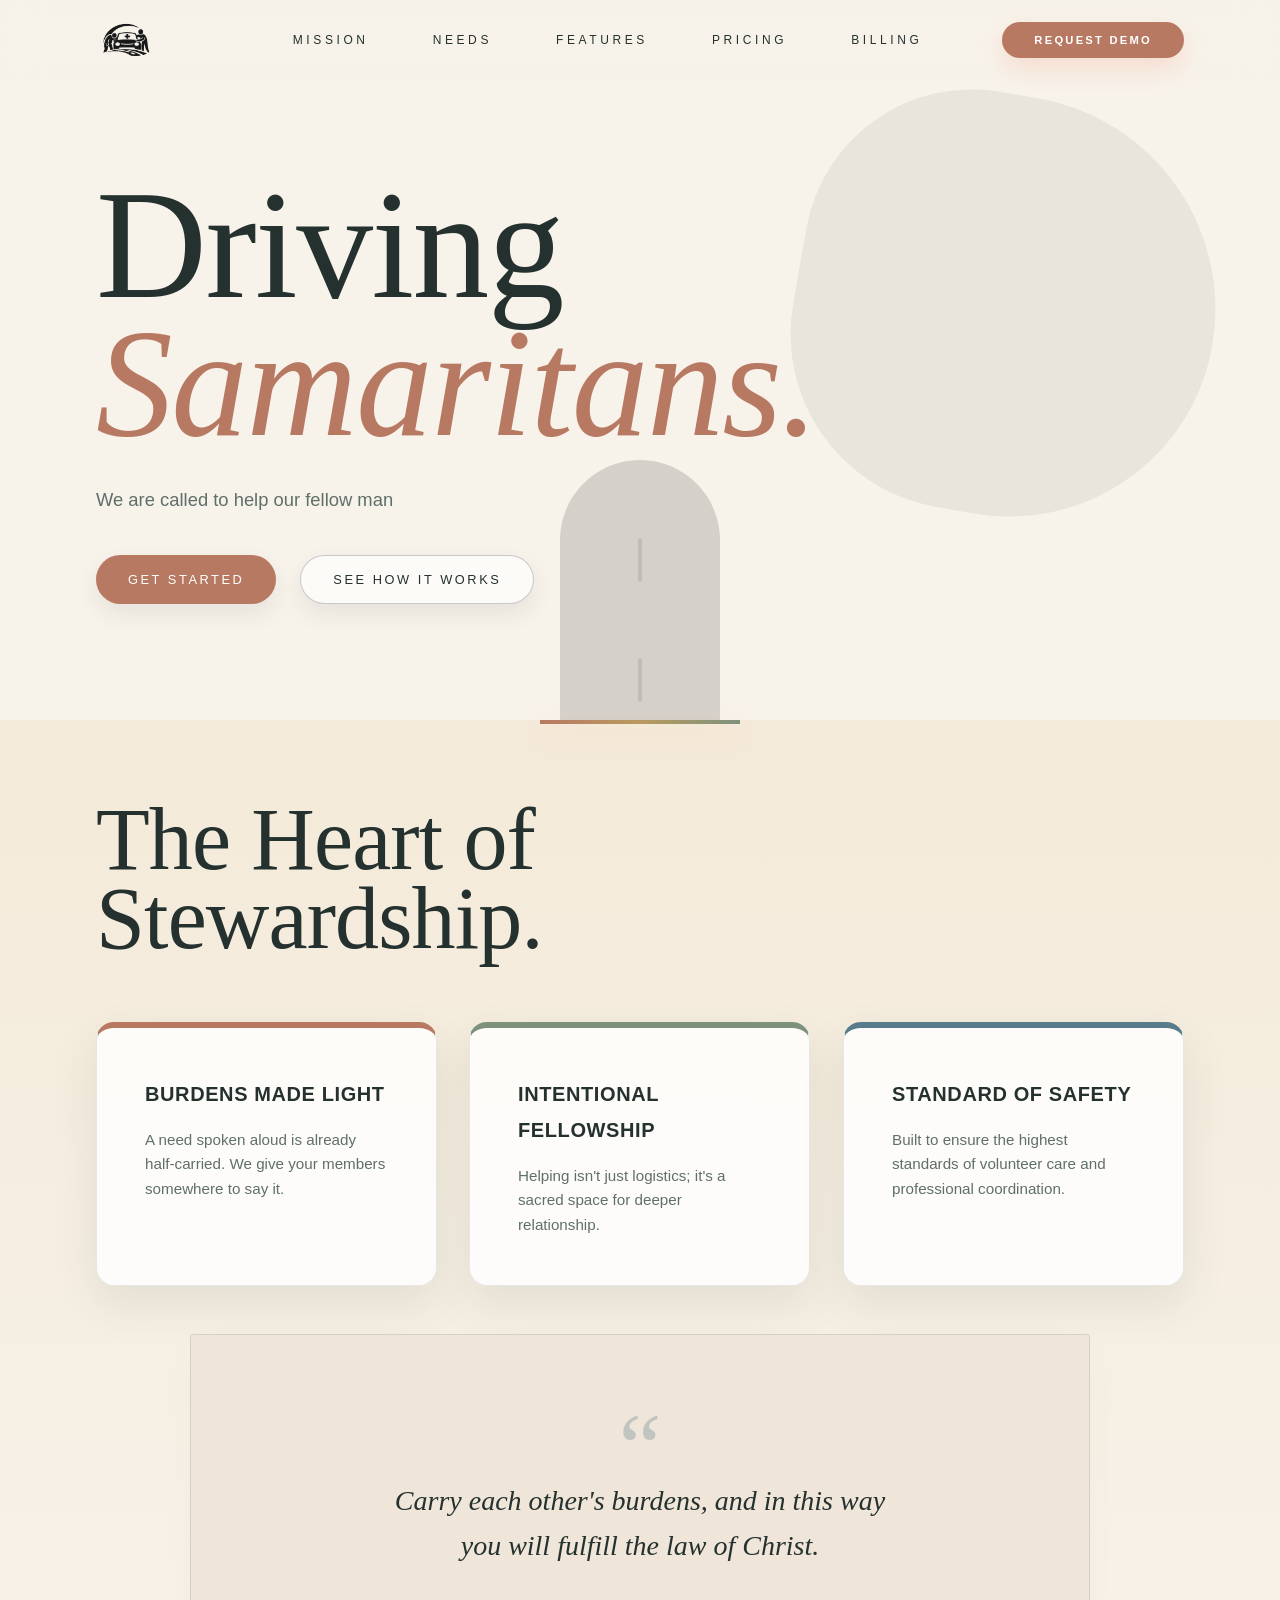
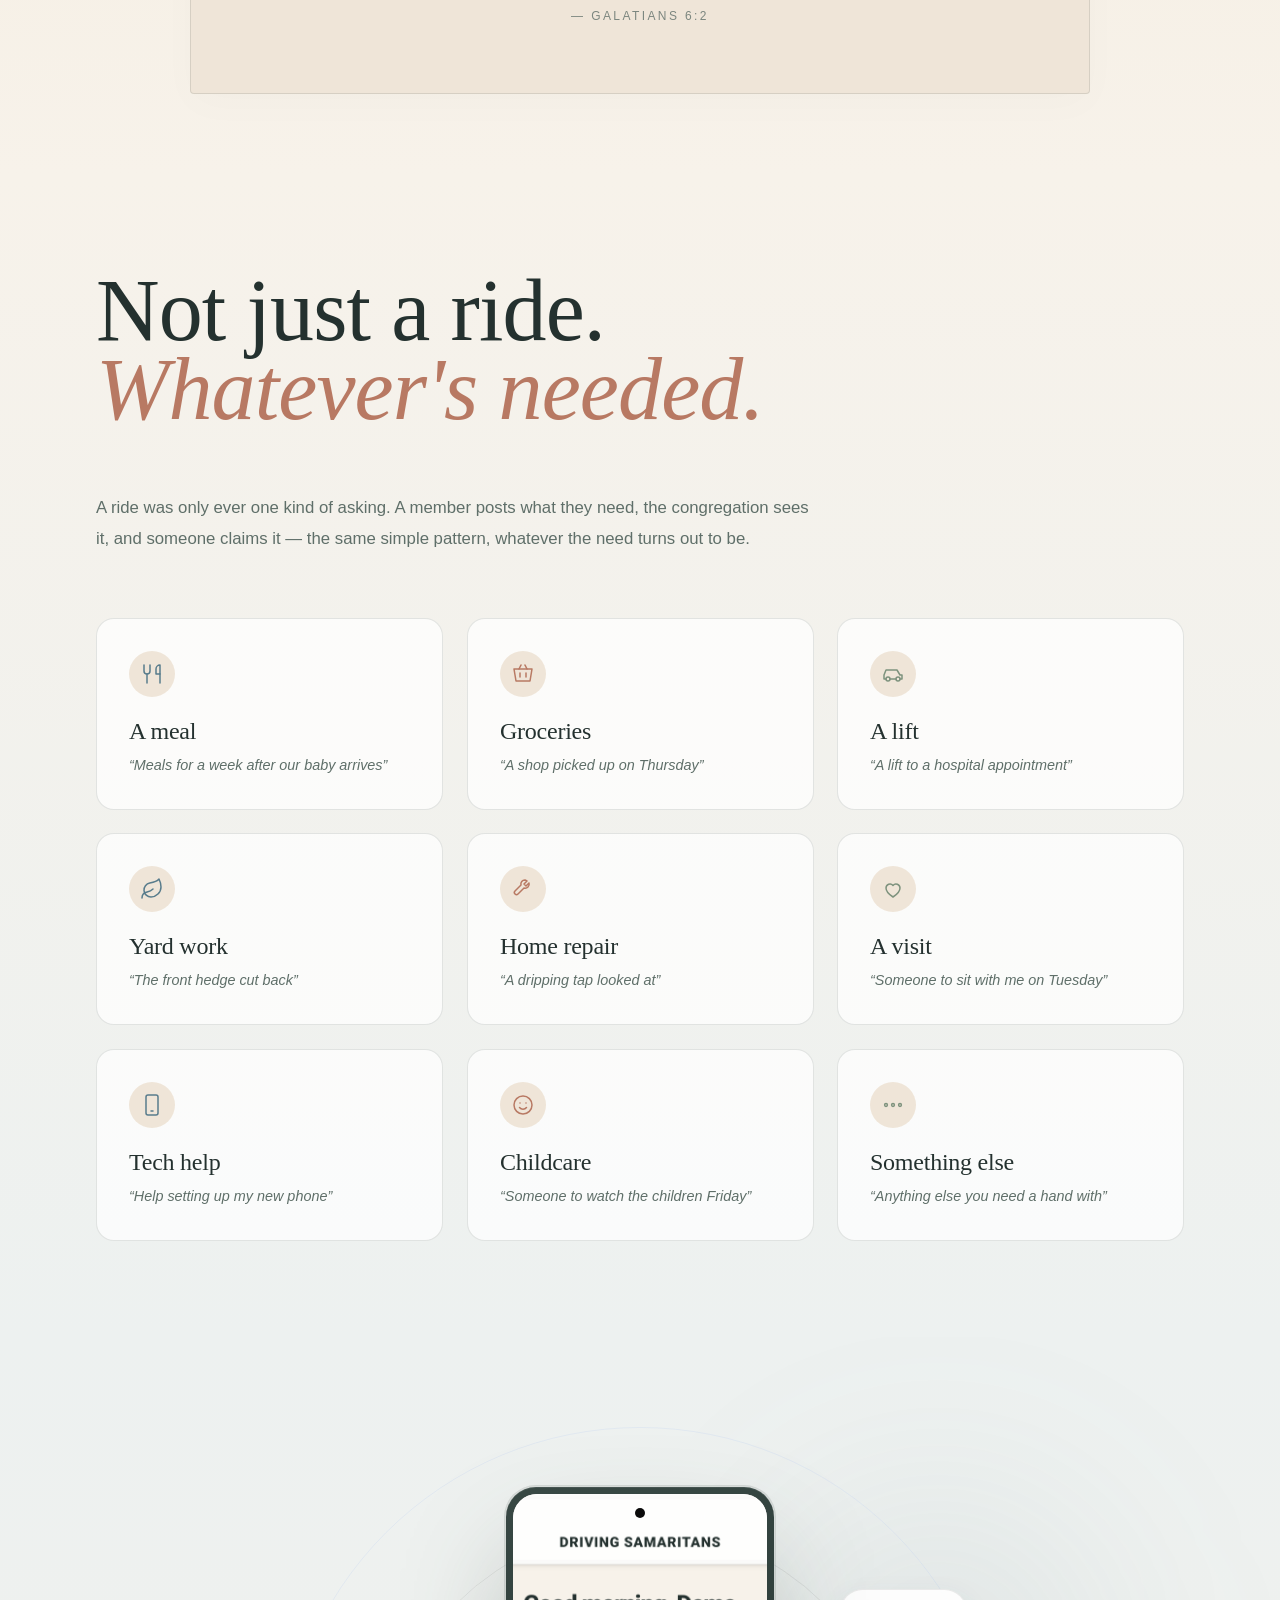
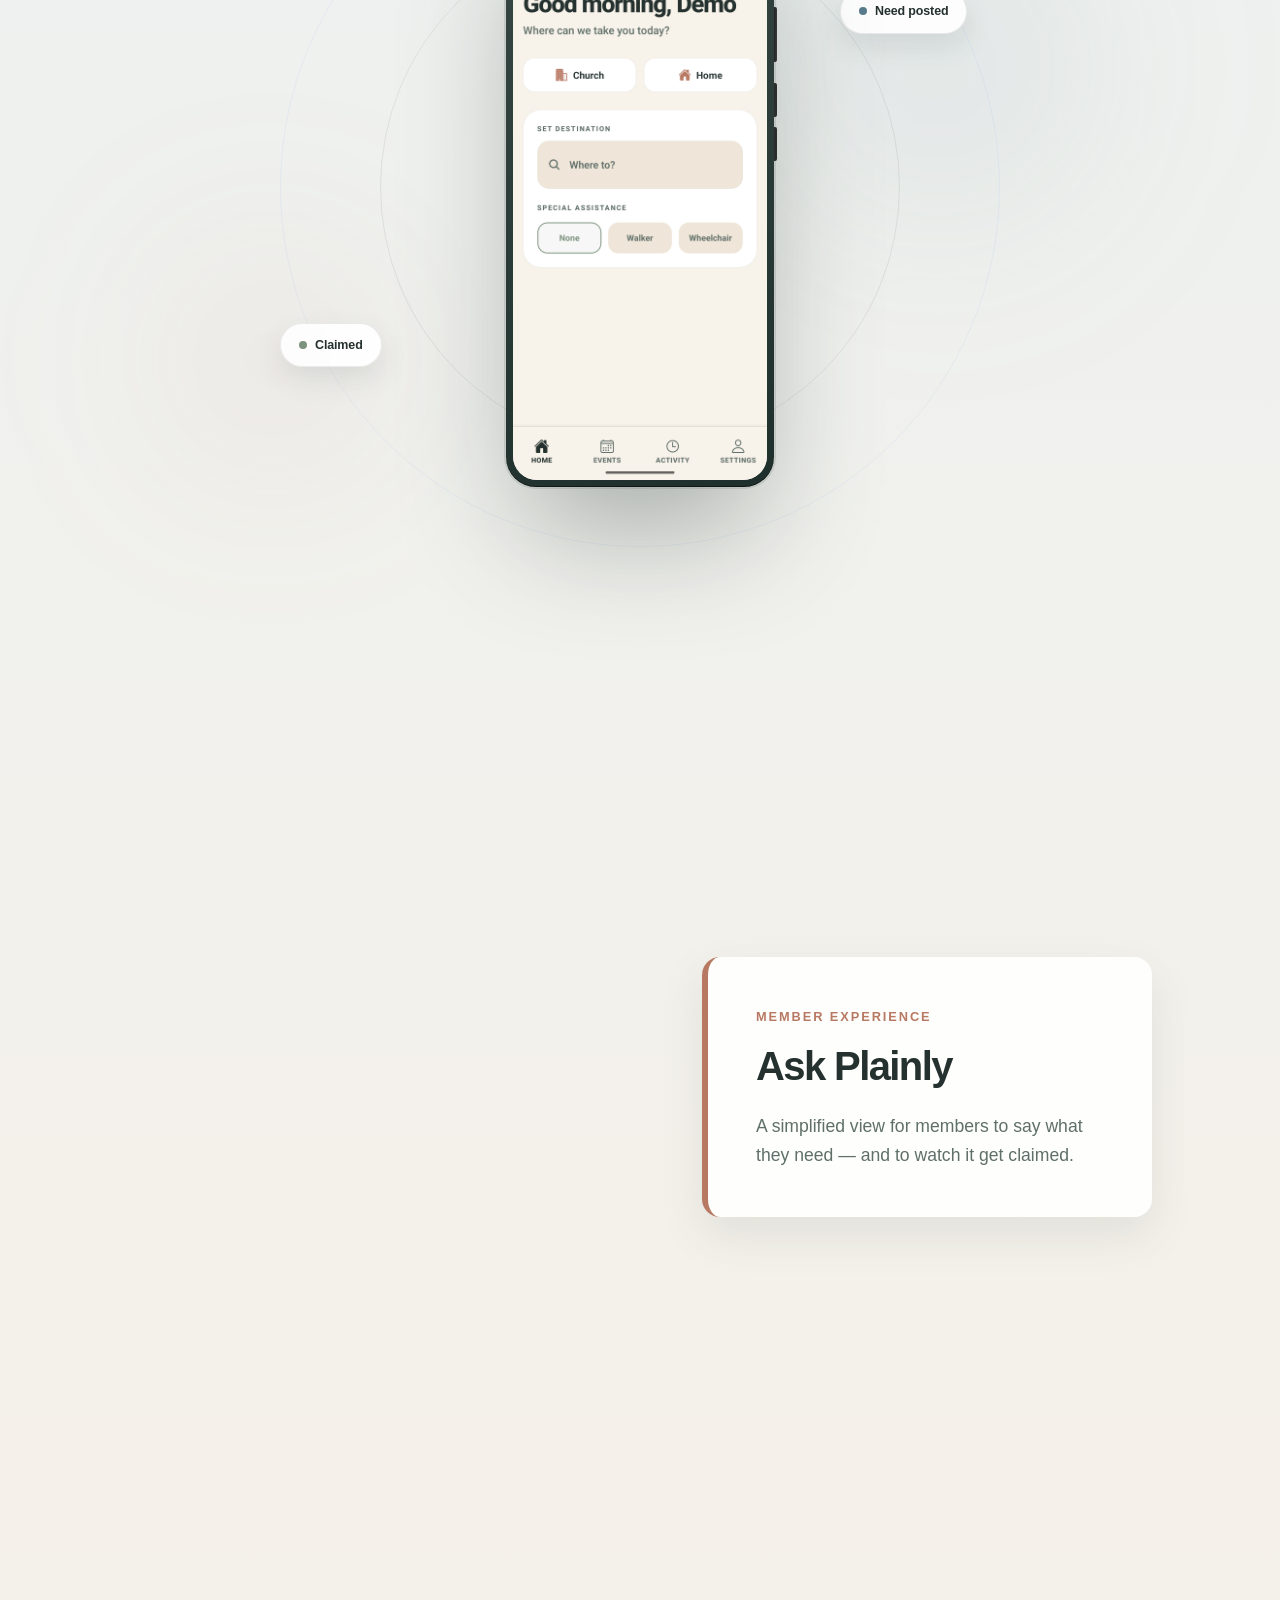
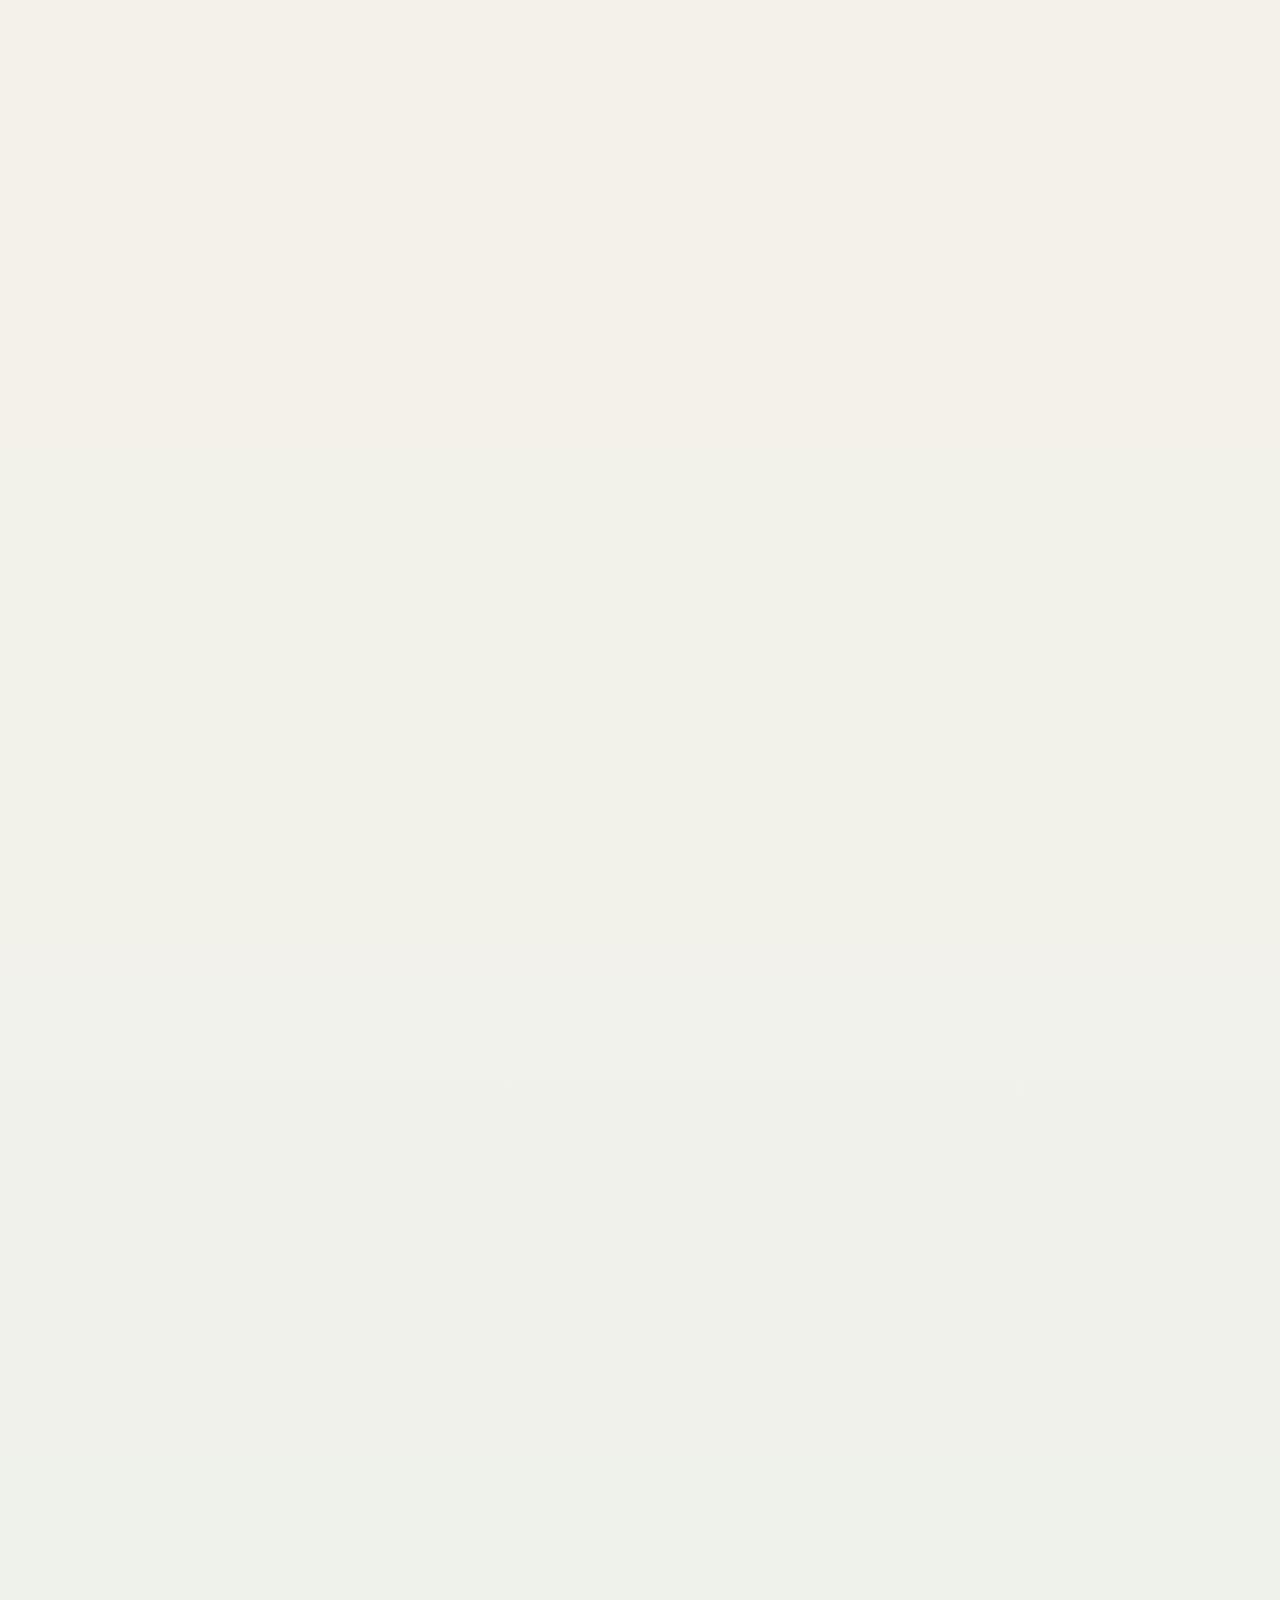
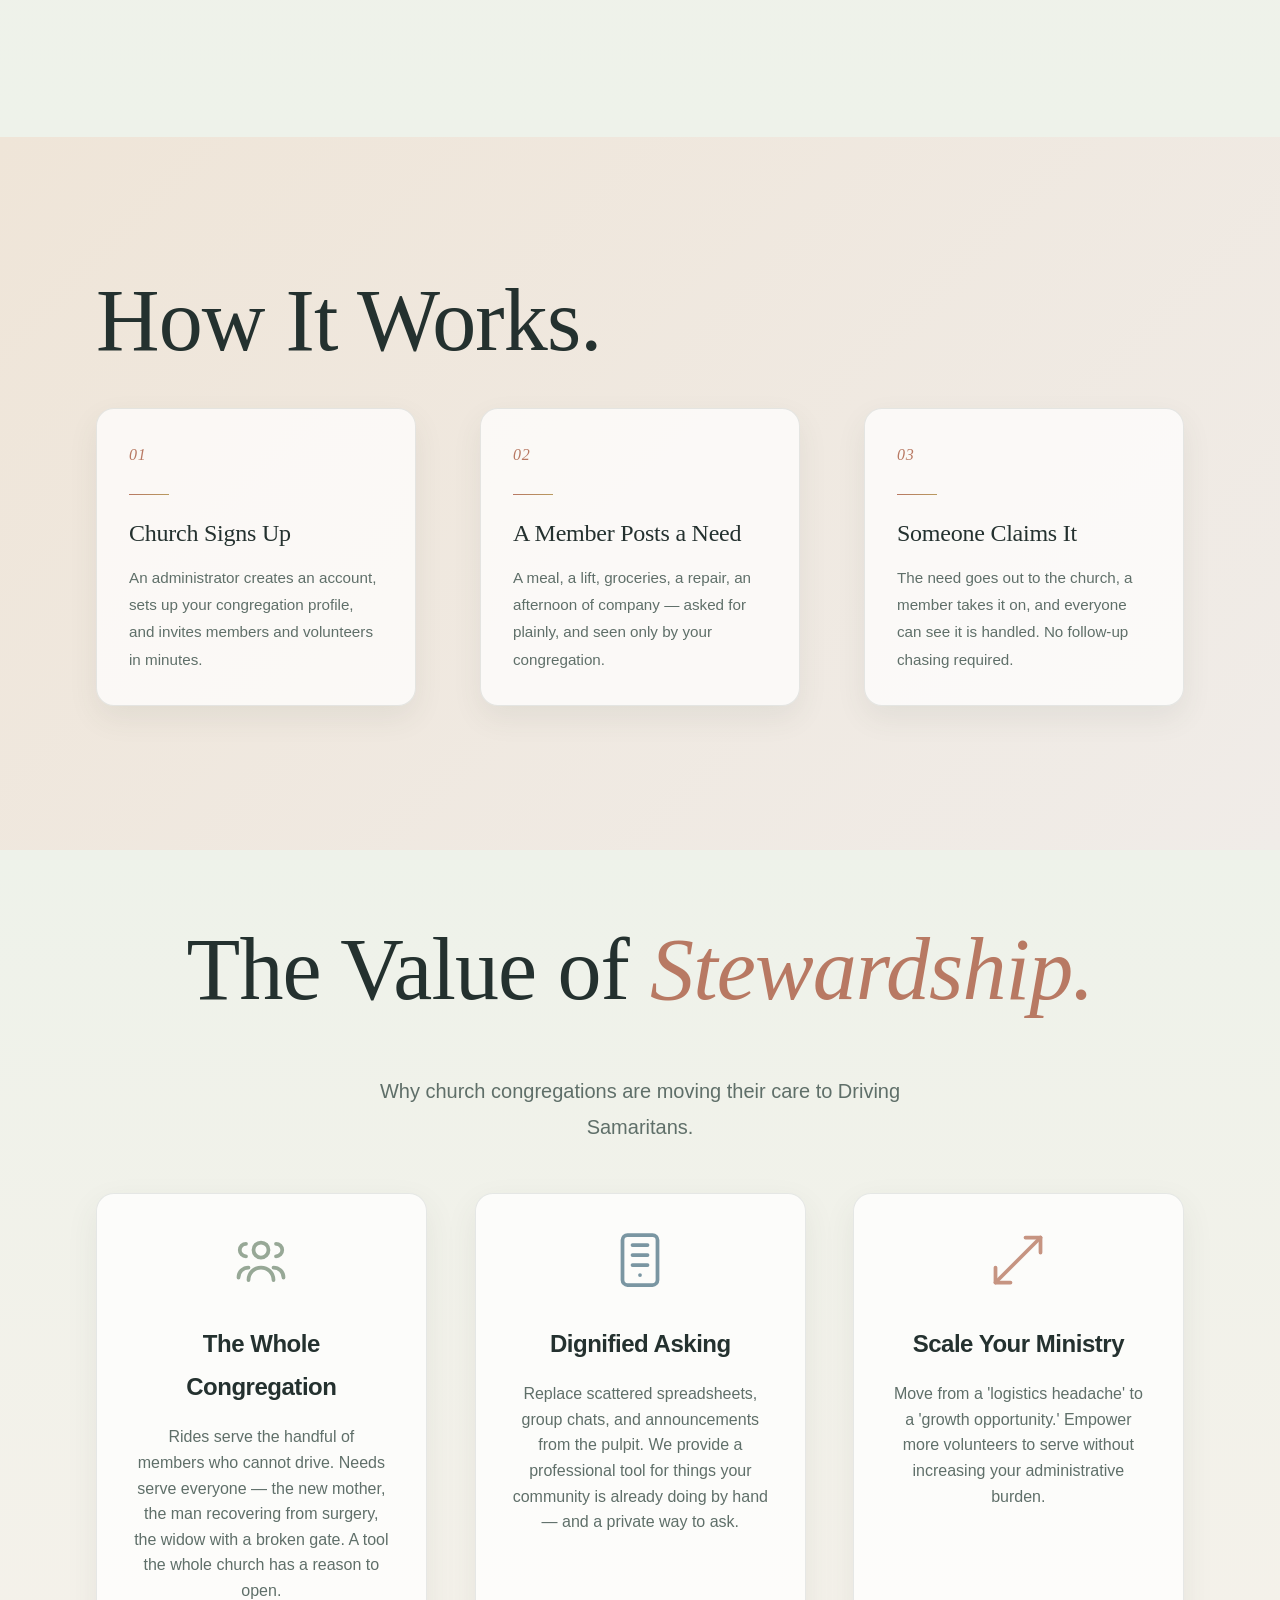
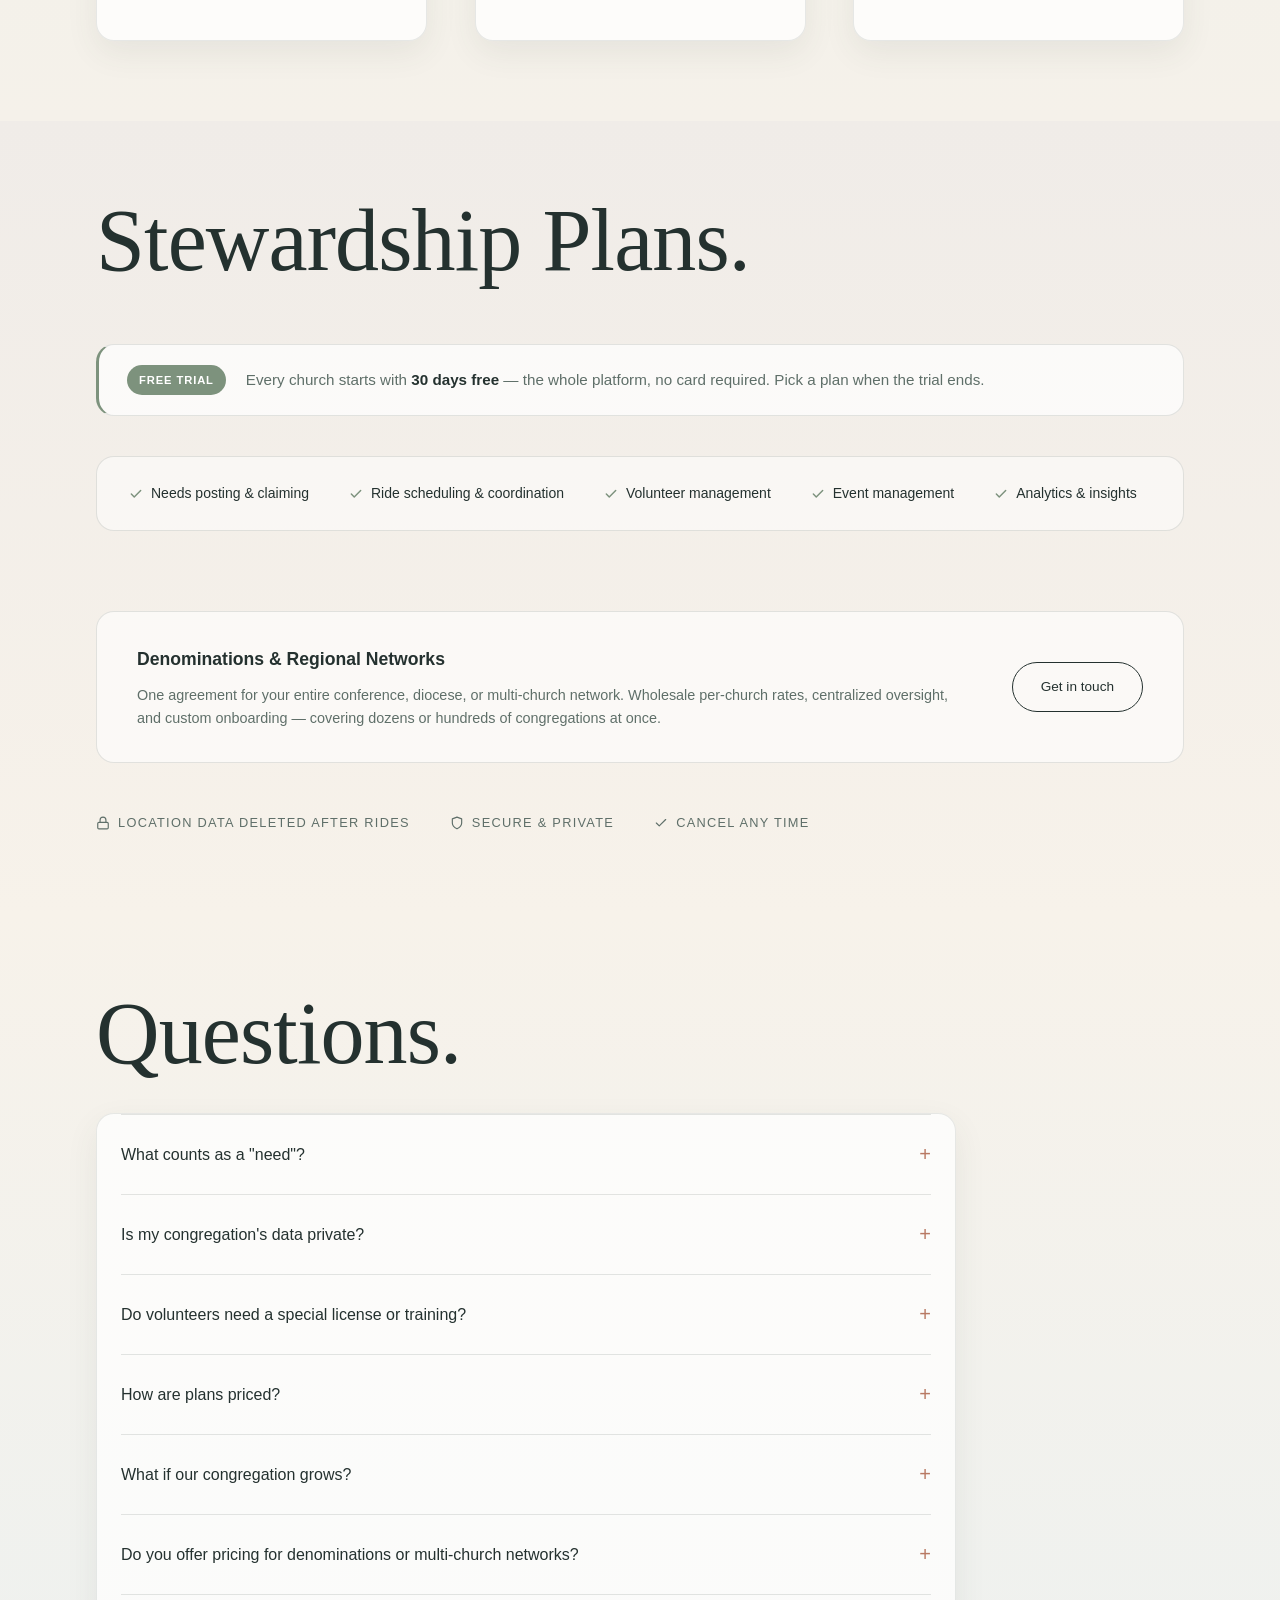
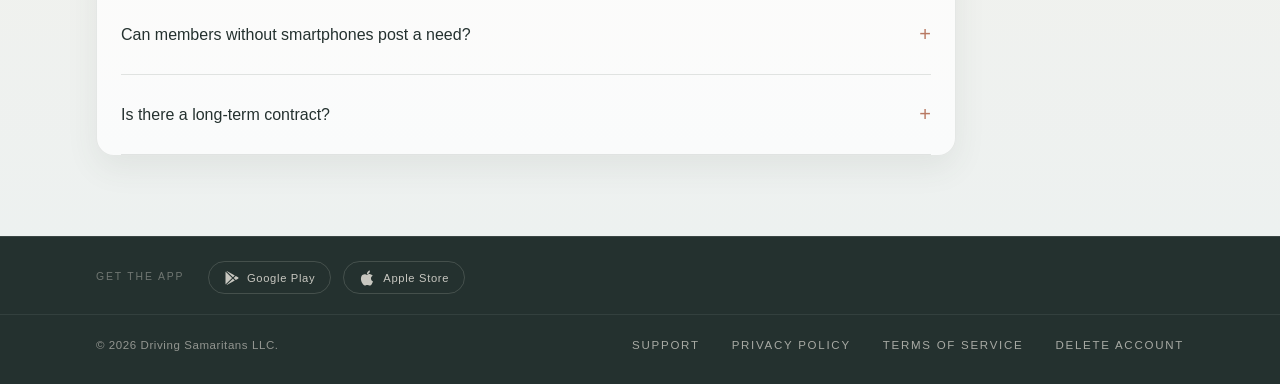
==== index.html @ 2bd59ba2 "Updates" ====
<!doctype html><html lang="en"><head><meta charset="utf-8"/><meta name="viewport" content="width=device-width,initial-scale=1"/><meta name="theme-color" content="#ffffff"/><link rel="icon" type="image/png" href="/favicon.png"/><link rel="apple-touch-icon" href="/apple-touch-icon.png"/><title>Driving Samaritans | Church Needs &amp; Volunteer Coordination</title><meta name="title" content="Driving Samaritans | Church Needs &amp; Volunteer Coordination"/><meta name="description" content="The place your church asks for help. Members post a need — a meal, a lift, groceries, yard work, a repair, a visit — the congregation sees it, and someone claims it. Free trial, then from $20/month."/><link rel="canonical" href="https://drivingsamaritans.com/"/><script type="text/javascript">!function(e){if("/"===e.search[1]){var l=e.search.slice(1).split("&").map(function(e){return e.replace(/~and~/g,"&")}).join("?");window.history.replaceState(null,null,e.pathname.slice(0,-1)+l+e.hash)}else 0===e.hash.indexOf("#/")&&window.history.replaceState(null,null,e.hash.slice(1))}(window.location)</script><meta property="og:type" content="website"/><meta property="og:site_name" content="Driving Samaritans"/><meta property="og:url" content="https://drivingsamaritans.com/"/><meta property="og:title" content="Driving Samaritans | Church Needs &amp; Volunteer Coordination"/><meta property="og:description" content="A premium platform for churches to meet each other's needs with dignity. Meals, lifts, errands, repairs, and company — asked for plainly, claimed by the congregation."/><meta property="og:image" content="https://drivingsamaritans.com/logo.png"/><meta property="twitter:card" content="summary_large_image"/><meta property="twitter:url" content="https://drivingsamaritans.com/"/><meta property="twitter:title" content="Driving Samaritans | Church Needs &amp; Volunteer Coordination"/><meta property="twitter:description" content="A premium platform for churches to meet each other's needs with dignity. Meals, lifts, errands, repairs, and company — asked for plainly, claimed by the congregation."/><meta property="twitter:image" content="https://drivingsamaritans.com/logo.png"/><script type="application/ld+json">{
        "@context": "https://schema.org",
        "@type": "SoftwareApplication",
        "name": "Driving Samaritans",
        "operatingSystem": "Web",
        "applicationCategory": "BusinessApplication",
        "description": "Church needs and volunteer coordination platform — members post what they need, the congregation claims it.",
        "offers": {
          "@type": "Offer",
          "price": "20.00",
          "priceCurrency": "USD",
          "description": "Free trial, then from $20/month per church."
        }
      }</script><script type="application/ld+json">{
        "@context": "https://schema.org",
        "@type": "FAQPage",
        "mainEntity": [
          {
            "@type": "Question",
            "name": "What counts as a need?",
            "acceptedAnswer": {
              "@type": "Answer",
              "text": "Anything your congregation can help with: a meal after a birth or surgery, groceries, a lift to an appointment, yard work, a home repair, a visit, help with a phone or computer, childcare — or something else entirely. A member posts what they need, the church sees it, and someone claims it."
            }
          },
          {
            "@type": "Question",
            "name": "Is this still a rides app?",
            "acceptedAnswer": {
              "@type": "Answer",
              "text": "Rides are one kind of need, and they keep everything they always had — navigation, scheduling, volunteer driver coordination. We simply stopped assuming a ride was the only thing a church member might need."
            }
          },
          {
            "@type": "Question",
            "name": "Is my congregation's data private?",
            "acceptedAnswer": {
              "@type": "Answer",
              "text": "Yes. We do not sell or share your data with third parties. Needs are visible only inside your own congregation. Location data is stored only transiently to coordinate active rides and is deleted when the ride completes or shortly after."
            }
          },
          {
            "@type": "Question",
            "name": "How are plans priced?",
            "acceptedAnswer": {
              "@type": "Answer",
              "text": "Every church starts with a free trial, then pays by congregation size: $20 a month up to 500 members, $50 a month from 500 to 1,000, and $100 a month above 1,000. Every plan includes the full experience."
            }
          },
          {
            "@type": "Question",
            "name": "Is there a long-term contract?",
            "acceptedAnswer": {
              "@type": "Answer",
              "text": "No long-term commitment required — plans are billed month-to-month and you can cancel any time."
            }
          }
        ]
      }</script><script defer="defer" src="/static/js/main.126e9484.js"></script><link href="/static/css/main.93604936.css" rel="stylesheet"></head><body><noscript>You need to enable JavaScript to run this app.</noscript><div id="root"></div></body></html>
---- static/css/main.93604936.css ----
:root{--bg-editorial:#f7f2ea;--header-bg-rgb:247,242,234;--charcoal:#24312f;--slate:#5f6f69;--accent-blue:#587c8c;--accent-coral:#b87963;--accent-mint:#7d927d;--accent-gold:#b99a5f;--warm-clay:#efe5d8;--section-mint:#eef2ea;--section-sky:#edf1f0;--section-lavender:#f0ece8;--section-honey:#f4ead9;--white:#fff;--font-serif:"Instrument Serif",serif;--font-sans:"Inter",sans-serif;--transition-fluid:all 0.8s cubic-bezier(0.16,1,0.3,1);--border-light:1px solid #24312f1f;--br:18px;--soft-shadow:0 18px 45px #3d4c461a}*{box-sizing:border-box;margin:0;padding:0}@media (max-width:768px){*{cursor:auto!important}}html{scroll-behavior:smooth}body,html{background:#f7f2ea;background:var(--bg-editorial);min-height:100%;width:100%}body{-webkit-font-smoothing:antialiased;color:#24312f;color:var(--charcoal);font-family:Inter,sans-serif;font-family:var(--font-sans);line-height:1.8}.blob-container{background:radial-gradient(circle at 84% -8%,#587c8c29 0,#0000 48%),radial-gradient(circle at 12% 20%,#b8796324 0,#0000 36%),radial-gradient(circle at 8% 92%,#7d927d24 0,#0000 46%);height:100vh;left:0;opacity:1;pointer-events:none;position:fixed;top:0;width:100vw;z-index:-2}.blob{display:none}.blob-1{background:#587c8c;background:var(--accent-blue);height:60vw;right:-10%;top:-10%;width:60vw}.blob-2{animation-delay:-5s;background:#efe5d8;background:var(--warm-clay);bottom:10%;height:50vw;left:-5%;width:50vw}@keyframes float{0%{transform:translate(0) scale(1)}to{transform:translate(50px,100px) scale(1.1)}}.container{margin:0 auto;max-width:1400px;padding:0 6rem;position:relative}@media (max-width:1024px){.container{padding:0 2rem}}h1,h2,h3{font-family:"Instrument Serif",serif;font-family:var(--font-serif);font-weight:400;letter-spacing:-.01em}.section-title{font-size:clamp(3rem,10vw,5.5rem);line-height:.9;margin-bottom:4rem}.serif-italic{color:#b87963;color:var(--accent-coral);font-style:italic}.reveal{opacity:0;position:relative;transform:translateY(30px);transition:opacity 1.2s cubic-bezier(.16,1,.3,1),transform 1.2s cubic-bezier(.16,1,.3,1);will-change:transform,opacity;z-index:10}.reveal.active{opacity:1;transform:translateY(0)}.stagger-1{transition-delay:.2s}.stagger-2{transition-delay:.4s}.stagger-3{transition-delay:.6s}.stagger-4{transition-delay:.8s}footer,header{position:relative;z-index:10}main{z-index:5}.btn{border:none;border-radius:9999px;box-shadow:0 10px 24px #24312f14;cursor:pointer;font-family:Inter,sans-serif;font-family:var(--font-sans);font-size:.8rem;font-weight:500;letter-spacing:.2em;padding:1rem 2rem;text-transform:uppercase;transition:all .8s cubic-bezier(.16,1,.3,1);transition:var(--transition-fluid)}.btn-primary{background:#b87963;background:var(--accent-coral);color:#fff;color:var(--white)}.btn-outline{background:#ffffffa6;border:1px solid #24312f3d;color:#24312f;color:var(--charcoal)}.btn:hover{background:#587c8c;background:var(--accent-blue);box-shadow:0 14px 28px #2f7de12e;color:#fff;color:var(--white);transform:translateY(-2px)}section{padding:6rem 0;position:relative;scroll-margin-top:60px}.demo-popup-overlay{align-items:center;animation:fadeIn .4s ease-out;backdrop-filter:blur(12px);-webkit-backdrop-filter:blur(12px);background:#0003;display:flex;height:100vh;height:100dvh;justify-content:center;left:0;padding:1rem;position:fixed;top:0;width:100vw;z-index:10000}.demo-popup-content{-webkit-overflow-scrolling:touch;animation:popupScale .6s cubic-bezier(.16,1,.3,1);background:var(--white);border:1px solid #0000000d;border-radius:32px;box-shadow:0 10px 25px #0000000d,0 40px 80px #0000001a;max-height:95dvh;max-width:460px;overflow-y:auto;padding:2rem 2.25rem;position:relative;width:90%}@media (max-width:480px){.demo-popup-content{border-radius:24px;padding:1.5rem 1.25rem}.demo-popup-content h2{font-size:1.5rem}.demo-popup-content p{margin-bottom:1rem}.form-group{margin-bottom:.75rem}}.demo-popup-close{align-items:center;background:#f6f6f6;border:none;border-radius:50%;color:var(--charcoal);cursor:pointer;display:flex;font-size:1.25rem;height:32px;justify-content:center;position:absolute;right:24px;top:24px;transition:all .3s ease;width:32px}.demo-popup-close:hover{background:#eee}.demo-popup-content h2{font-family:var(--font-sans);font-size:1.75rem;font-weight:700;letter-spacing:-.04em;margin-bottom:.25rem}.demo-popup-content p{color:var(--slate);font-family:var(--font-sans);font-size:.9rem;margin-bottom:1.25rem}.form-group{margin-bottom:1rem}.form-group label{color:var(--slate);display:block;font-family:var(--font-sans);font-size:.75rem;font-weight:700;letter-spacing:.1em;margin-bottom:.5rem;text-transform:uppercase}.form-group input,.form-group textarea{background:#f6f6f6;border:1px solid #0000;border-radius:12px;color:var(--charcoal);font-family:var(--font-sans);font-size:.95rem;padding:.7rem 1rem;transition:all .3s ease;width:100%}.form-group input:focus,.form-group textarea:focus{background:var(--white);border-color:var(--charcoal);outline:none}.form-group textarea{min-height:80px;resize:none}.demo-popup-content .btn-primary{background:var(--accent-coral);border:none;border-radius:12px;color:var(--white);cursor:pointer;font-size:1rem;font-weight:600;padding:.9rem;transition:transform .2s ease,opacity .2s ease;width:100%}.demo-popup-content .btn-primary:hover{opacity:.9;transform:translateY(-2px)}.success-message{align-items:center;display:flex;flex-direction:column;gap:1.5rem;padding:3rem 0;text-align:center}.success-cross-container{animation:floatCross 3s ease-in-out infinite;height:60px;margin-bottom:1rem;position:relative;width:40px}.success-cross-v{height:100%;left:50%;top:0;transform:translateX(-50%);width:4px}.success-cross-h,.success-cross-v{background:var(--charcoal);border-radius:2px;position:absolute}.success-cross-h{height:4px;left:0;top:30%;width:100%}@keyframes floatCross{0%,to{transform:translateY(0)}50%{transform:translateY(-10px)}}.success-message h2{color:var(--charcoal);font-size:3.5rem;margin-bottom:0}.error-text{color:#e53e3e;font-size:.8rem;font-weight:500;margin-top:1rem;text-align:center}.header{align-items:center;backdrop-filter:blur(20px);-webkit-backdrop-filter:blur(20px);background-color:rgba(var(--header-bg-rgb),.78);border-bottom:1px solid #0000;display:flex;height:80px;position:fixed;top:0;transition:all .6s cubic-bezier(.16,1,.3,1);width:100%;z-index:9000}.header.scrolled{background-color:rgba(var(--header-bg-rgb),.94);border-bottom:var(--border-light);box-shadow:0 4px 30px #00000008;height:72px}.header.hidden-nav{opacity:0;pointer-events:none;transform:translateY(-20px)}.header-content{justify-content:space-between;width:100%}.header-content,.logo{align-items:center;display:flex}.logo-img{display:block;height:60px;transition:height .8s cubic-bezier(.16,1,.3,1);width:auto}.header.scrolled .logo-img{height:56px}.nav{align-items:center;display:flex;gap:5rem}.nav-links{display:flex;gap:4rem;list-style:none}.nav-btn{background:none;border:none;color:var(--charcoal);cursor:pointer;font-family:var(--font-sans);font-size:.75rem;font-weight:500;letter-spacing:.3em;padding:0;text-decoration:none;text-transform:uppercase;transition:color .3s ease}.nav-btn:hover{color:var(--accent-coral)}.btn-header{background:var(--accent-coral);border:none;border-radius:9999px;box-shadow:0 10px 24px #f47f6633;color:var(--white);cursor:pointer;font-size:.7rem;font-weight:600;letter-spacing:.2em;padding:.75rem 2rem;text-transform:uppercase;transition:var(--transition-fluid)}.btn-header:hover{background:var(--accent-blue);transform:translateY(-2px)}.hamburger{background:none;border:none;cursor:pointer;display:none;flex-direction:column;gap:5px;padding:4px}.hamburger span{background:var(--charcoal);border-radius:2px;display:block;height:2px;transform-origin:center;transition:all .3s ease;width:24px}.hamburger.open span:first-child{transform:translateY(7px) rotate(45deg)}.hamburger.open span:nth-child(2){opacity:0}.hamburger.open span:nth-child(3){transform:translateY(-7px) rotate(-45deg)}.mobile-menu{animation:fadeIn .2s ease;backdrop-filter:blur(20px);-webkit-backdrop-filter:blur(20px);background:#fffaf2f7;height:100dvh;justify-content:center;left:0;position:fixed;top:0;width:100%;z-index:8999}.mobile-menu,.mobile-menu ul{align-items:center;display:flex;flex-direction:column;gap:2rem}.mobile-menu ul{list-style:none}.mobile-menu .nav-btn{color:var(--charcoal);font-family:var(--font-serif);font-size:2.5rem;font-weight:400;letter-spacing:-.02em;text-transform:none}.mobile-menu .nav-btn:hover{color:var(--slate)}@keyframes fadeIn{0%{opacity:0}to{opacity:1}}@media (max-width:1024px){.nav{gap:2rem}.nav-links{display:none}.hamburger{display:flex}.btn-header{display:none}}.hero{align-items:center;background:#0000;display:flex;justify-content:center;min-height:80vh;overflow:visible;padding:120px 0 60px;position:relative;z-index:1}.hero:before{background:#7d927d1f;border-radius:44% 56% 54% 46%;content:"";height:min(34vw,420px);inset:96px 5vw auto auto;position:absolute;transform:rotate(10deg);width:min(34vw,420px);z-index:0}.top-tunnel-entrance{align-items:flex-start;display:flex;height:300px;justify-content:center;left:0;pointer-events:none;position:absolute;top:0;width:100%;z-index:100}.top-tunnel-entrance:before{background:linear-gradient(180deg,#43635a,#2f4c47);border-radius:0 0 250px 250px;box-shadow:0 18px 50px #43635a38;content:"";height:150px;position:relative;width:500px;z-index:5}.top-tunnel-entrance:after{background:radial-gradient(circle at center top,#fff5d8e6,#0000 78%);border-radius:0 0 240px 240px;content:"";filter:blur(15px);height:140px;position:absolute;top:0;width:480px;z-index:4}.tunnel-entrance-light-spill{background:radial-gradient(ellipse at center top,#fff5d88c,#0000 70%);height:400px;top:0;width:800px}.hero-content{grid-gap:5rem;align-items:center;display:grid;gap:5rem;grid-template-columns:1fr 1fr;position:relative;z-index:20}.hero-branding h1{font-size:clamp(4rem,12vw,12rem);line-height:.9;margin-bottom:2rem}.hero-subtext{max-width:450px}.hero-subtext p{color:var(--slate);font-size:1.15rem;font-weight:400;line-height:1.7;margin-bottom:2.5rem}.hero-btns{display:flex;gap:1.5rem}.hero-visual{height:600px;position:relative;width:100%}.threed-car-visual-container{height:800px;left:0;margin-top:50px;pointer-events:none;position:absolute;top:0;width:100%}@media (max-width:1200px){.hero-content{gap:4rem}}@media (max-width:1024px){.hero{min-height:auto;padding:110px 0 80px}.hero-content{gap:4rem;grid-template-columns:1fr;text-align:center}.hero-branding h1{font-size:clamp(3.5rem,15vw,6rem);line-height:1}.hero-subtext{margin:0 auto}.hero-btns{justify-content:center}.hero-visual{height:400px;margin-top:2rem}.threed-car-visual-container{height:500px;margin-top:0}.top-tunnel-entrance:before{border-radius:0;height:80px;width:100%}.top-tunnel-entrance:after,.tunnel-entrance-light-spill{width:100%}}@media (max-width:768px){.hero-branding h1{font-size:3rem}.hero{padding-top:100px}}.bible-verse-container{align-items:center;background:var(--warm-clay);border:var(--border-light);border-radius:4px;box-shadow:0 10px 40px #00000005;display:flex;justify-content:center;overflow:hidden;padding:4rem;position:relative;width:100%}.verse-content{max-width:500px;position:relative;text-align:center;z-index:2}.verse-quote{color:var(--accent-blue);display:block;font-size:6rem;line-height:1;margin-bottom:-1rem;opacity:.3}.verse-quote,.verse-text{font-family:var(--font-serif)}.verse-text{color:var(--charcoal);font-size:1.75rem;font-style:italic;line-height:1.6;margin-bottom:2rem}.verse-citation{color:var(--slate);font-family:var(--font-sans);font-size:.75rem;letter-spacing:.2em;opacity:.8;text-transform:uppercase}.verse-texture{background:radial-gradient(circle at 50% 50%,var(--warm-clay) 0,#0000 70%);height:100%;left:0;opacity:.05;position:absolute;top:0;width:100%;z-index:1}@media (max-width:768px){.bible-verse-container{padding:3rem 2rem}.verse-text{font-size:1.5rem}}.mission{background:linear-gradient(180deg,var(--section-honey) 0,var(--bg-editorial) 100%);padding:5rem 0;position:relative;z-index:1}.mission-road-end-line{background:linear-gradient(90deg,var(--accent-coral),var(--accent-gold),var(--accent-mint));box-shadow:0 10px 30px #f47f662e;height:4px;left:50%;position:absolute;top:0;transform:translateX(-50%);width:200px;z-index:100}.mission-intro{margin-bottom:2rem}.mission-items{grid-gap:2rem;display:grid;gap:2rem;grid-template-columns:repeat(3,1fr);margin-bottom:3rem}.mission-item{background:#ffffffd1;border:1px solid #24312f1a;border-radius:var(--br);box-shadow:var(--soft-shadow);padding:3rem;transition:all .3s ease}.mission-item:first-child{border-top:6px solid var(--accent-coral)}.mission-item:nth-child(2){border-top:6px solid var(--accent-mint)}.mission-item:nth-child(3){border-top:6px solid var(--accent-blue)}.mission-item:hover{box-shadow:0 18px 36px #3d4c4624;transform:translateY(-2px)}.mission-item h3{font-family:var(--font-sans);font-size:1.25rem;font-weight:700;letter-spacing:.03em;margin-bottom:1rem;text-transform:uppercase}.mission-item p{color:var(--slate);font-size:.95rem;line-height:1.6}.mission-verse-wrapper{margin:0 auto;max-width:900px}@media (max-width:1024px){.mission{padding:2rem 0}.mission-road-end-line{display:none}.mission-items{gap:1.5rem;grid-template-columns:1fr;padding:0 1rem}.mission-item{padding:1.5rem}.mission-item h3{font-size:1.1rem;margin-bottom:.5rem}.mission-item p{font-size:.85rem}}.needs{background:linear-gradient(180deg,var(--bg-editorial) 0,var(--section-sky) 100%);padding:6rem 0;position:relative;z-index:200}.needs-header{margin-bottom:4rem;max-width:720px}.needs-subtitle{color:var(--slate);font-size:1.05rem;font-weight:300;line-height:1.8;margin-top:1.5rem}.needs-grid{grid-gap:1.5rem;display:grid;gap:1.5rem;grid-template-columns:repeat(3,1fr)}.need-card{background:#ffffffb8;border:var(--border-light);border-radius:var(--br);padding:2rem;transition:var(--transition-fluid)}.need-card:hover{background:#fffffff2;border-color:#24312f33;box-shadow:var(--soft-shadow);transform:translateY(-8px)}.need-icon{align-items:center;background:var(--warm-clay);border-radius:50%;color:var(--accent-blue);display:flex;height:46px;justify-content:center;margin-bottom:1.25rem;width:46px}.need-card:nth-child(3n+2) .need-icon{color:var(--accent-coral)}.need-card:nth-child(3n) .need-icon{color:var(--accent-mint)}.need-card h3{font-family:var(--font-serif);font-size:1.5rem;font-weight:400;line-height:1.2;margin-bottom:.5rem}.need-card p{font-style:italic;line-height:1.6}.need-card p,.needs-footnote{color:var(--slate);font-size:.9rem;font-weight:300}.needs-footnote{border-left:2px solid var(--accent-gold);line-height:1.8;margin-top:3rem;max-width:640px;padding-left:1.25rem}@media (max-width:1024px){.needs{padding:4rem 0}.needs-grid{grid-template-columns:repeat(2,1fr)}.needs-header{margin-bottom:3rem}}@media (max-width:640px){.needs-grid{gap:1rem;grid-template-columns:1fr;padding:0 1rem}.need-card{padding:1.75rem}.needs-footnote,.needs-header{padding-left:1rem;padding-right:1rem}.needs-footnote{border-left:none;padding-left:1rem}}.features{background:linear-gradient(180deg,var(--section-sky) 0,#f5f1ea 48%,var(--section-mint) 100%);padding:0;position:relative;z-index:5000}.tunnel-entrance{align-items:flex-end;display:flex;height:300px;justify-content:center;left:0;pointer-events:none;position:absolute;top:-150px;width:100%;z-index:6000}.tunnel-entrance:before{background:linear-gradient(180deg,#43635a,#2f4c47);border-radius:200px 200px 0 0;box-shadow:0 24px 70px #43635a3d,inset 0 20px 50px #ffffff29;content:"";height:200px;position:relative;width:400px;z-index:5}.tunnel-entrance:after{animation:tunnelGlow 3s ease-in-out infinite;background:radial-gradient(circle at center bottom,#fff5d8,#0000 80%);border-radius:190px 190px 0 0;bottom:0;content:"";filter:blur(15px);height:180px;position:absolute;width:380px;z-index:4}.tunnel-entrance-light-spill{background:radial-gradient(ellipse at center top,#fff5d8b3,#0000 70%);bottom:-150px;filter:blur(40px);height:300px;pointer-events:none;position:absolute;width:600px;z-index:1}@keyframes tunnelGlow{0%,to{opacity:.4;transform:scale(1)}50%{opacity:.7;transform:scale(1.1)}}@media (max-width:768px){.tunnel-entrance{display:none}}.showcase-logo{left:60px;opacity:0;pointer-events:none;position:fixed;top:40px;transform:translateY(-20px);transition:all .8s cubic-bezier(.16,1,.3,1);z-index:6500}.showcase-logo.visible{opacity:1;transform:translateY(0)}.showcase-logo img{height:80px;width:auto}.features-sticky-wrapper{position:relative;width:100%}.phone-sticky{align-items:center;display:flex;height:100vh;justify-content:center;pointer-events:none;position:sticky;top:0;width:100%;z-index:5}.phone-ambient{inset:0;overflow:hidden;pointer-events:none;position:absolute}.ambient-orb{border-radius:50%;filter:blur(90px);position:absolute}.orb-blue{animation:orbFloat 9s ease-in-out infinite;background:radial-gradient(circle,#587c8c21 0,#0000 70%);height:480px;right:8%;top:10%;width:480px}.orb-warm{animation:orbFloat 11s ease-in-out infinite reverse;background:radial-gradient(circle,#b879631c 0,#0000 70%);bottom:12%;height:340px;left:8%;width:340px}.ambient-ring{animation:ringPulse 7s ease-in-out infinite;border:1px solid #00000012;border-radius:50%;left:50%;position:absolute;top:50%;transform:translate(-50%,-50%)}.ring-sm{animation-delay:0s;height:520px;width:520px}.ring-lg{animation-delay:-3s;border-color:#276ef10f;height:720px;width:720px}.ambient-tag{align-items:center;animation:tagFloat 6s ease-in-out infinite;background:#ffffffe6;border:1px solid #00000014;border-radius:100px;box-shadow:0 12px 28px #3d4c461f;color:var(--charcoal);display:flex;font-family:var(--font-sans);font-size:.78rem;font-weight:600;gap:8px;letter-spacing:-.01em;padding:10px 18px;position:absolute}.tag-1{animation-delay:0s;left:calc(50% + 200px);top:28%}.tag-2{animation-delay:-3s;bottom:30%;left:calc(50% - 360px)}.tag-dot{background:var(--accent-blue);border-radius:50%;display:block;flex-shrink:0;height:8px;width:8px}.tag-dot-green{background:var(--accent-mint)}@keyframes orbFloat{0%,to{transform:translateY(0) scale(1)}50%{transform:translateY(-24px) scale(1.04)}}@keyframes ringPulse{0%,to{opacity:.4;transform:translate(-50%,-50%) scale(1)}50%{opacity:.9;transform:translate(-50%,-50%) scale(1.04)}}@keyframes tagFloat{0%,to{transform:translateY(0)}50%{transform:translateY(-10px)}}.phone-frame{background:linear-gradient(160deg,#384844,#1f2f2c);border-radius:30px;box-shadow:0 60px 120px -20px #3d4c466b,inset 0 1px 0 #ffffff14,inset 0 -1px 0 #00000080,0 0 0 1px #ffffff29,0 0 0 2px #24312f1f;height:600px;opacity:0;padding:7px;position:relative;transform:scale(.9) translateY(100px);transition:all 1.2s cubic-bezier(.16,1,.3,1);width:268px;z-index:1}.phone-frame.active{opacity:1;transform:scale(1) translateY(0)}.phone-frame.transparent{opacity:0;transform:scale(1.1) translateY(-50px)}.side-buttons{height:100%;left:0;position:absolute;top:0;width:100%}.button-power,.button-vol-down,.button-vol-up{background:#2c2c2c;border-radius:0 2px 2px 0;position:absolute;right:-3px;width:3px}.button-power{background:linear-gradient(90deg,#222,#3a3a3a);height:55px;top:120px}.button-vol-up{height:34px;top:196px}.button-vol-down{height:34px;top:240px}.phone-bezel{background:#000;border-radius:24px;height:100%;overflow:hidden;position:relative;width:100%}.punch-hole{background:#0a0a0a;border-radius:50%;box-shadow:0 0 0 1px #ffffff0f;height:10px;left:50%;position:absolute;top:14px;transform:translateX(-50%);width:10px;z-index:100}.phone-screen{align-items:center;background:#fff;display:flex;height:100%;justify-content:center;position:relative;width:100%}.phone-image{height:100%;left:0;object-fit:cover;opacity:0;position:absolute;top:0;transition:opacity .6s ease,transform .6s ease;width:100%}.phone-image.visible{opacity:1;transform:scale(1)}.features-content{pointer-events:none;position:relative;z-index:10}.feature-step{align-items:center;display:flex;filter:blur(10px);flex-direction:column;height:100vh;justify-content:center;margin:0 auto;max-width:1400px;opacity:0;transform:translateY(40px) scale(.95);transition:all 1.2s cubic-bezier(.16,1,.3,1);width:100%}.feature-step.active{filter:blur(0);opacity:1;transform:translateY(0) scale(1)}.step-text-box{background:#ffffffe6;border-left:6px solid var(--accent-coral);border-radius:var(--br);box-shadow:var(--soft-shadow);max-width:450px;padding:3rem;text-align:left}.feature-step:nth-child(2) .step-text-box{border-left-color:var(--accent-mint)}.feature-step:nth-child(3) .step-text-box{border-left-color:var(--accent-blue)}@media (min-width:1025px){.feature-step.step-left{align-items:flex-start;padding-left:10%}.feature-step.step-right{align-items:flex-end;padding-right:10%}}.feature-sub{color:var(--accent-coral);display:block;font-size:.8rem;font-style:normal;letter-spacing:.15em;margin-bottom:1rem;text-transform:uppercase}.feature-step h3,.feature-sub{font-family:var(--font-sans);font-weight:700}.feature-step h3{color:var(--charcoal);font-size:2.5rem;letter-spacing:-.04em;line-height:1.1;margin-bottom:1.5rem}.feature-step p{color:var(--slate);font-family:var(--font-sans);font-size:1.1rem;font-weight:400;line-height:1.6}@media (max-width:1024px){.showcase-logo{left:30px;top:20px}.showcase-logo img{height:50px}.feature-step{justify-content:flex-end;padding-bottom:5vh}.step-text-box{border-bottom:5px solid var(--accent-coral);border-left:none;max-width:none;text-align:center;width:85%}}@media (max-width:768px){.phone-frame{border-radius:26px;height:510px;width:228px}.phone-bezel{border-radius:20px}.ambient-tag,.ring-lg{display:none}.ring-sm{height:360px;width:360px}.orb-blue{height:300px;right:-10%;width:300px}.orb-warm{height:220px;left:-10%;width:220px}}.how-it-works{background:linear-gradient(135deg,var(--warm-clay) 0,var(--section-lavender) 100%);padding:9rem 0;position:relative;z-index:200}.how-it-works .section-title{margin-bottom:3rem}.hiw-steps{grid-gap:4rem;display:grid;gap:4rem;grid-template-columns:repeat(3,1fr)}.hiw-step{background:#ffffffb8;border:1px solid #24312f1a;border-radius:var(--br);box-shadow:0 12px 30px #3d4c4614;display:flex;flex-direction:column;padding:2rem}.hiw-number{color:var(--accent-coral);font-family:var(--font-serif);font-size:1rem;font-style:italic;letter-spacing:.05em;margin-bottom:1.5rem}.hiw-line{background:linear-gradient(90deg,var(--accent-coral),var(--accent-gold));height:1px;margin-bottom:1.5rem;width:40px}.hiw-step h3{font-size:1.5rem;line-height:1.2;margin-bottom:1rem}.hiw-step p{color:var(--slate);font-size:.95rem;font-weight:300;line-height:1.8}@media (max-width:1024px){.how-it-works{padding:7rem 0}.hiw-steps{gap:3rem;grid-template-columns:1fr}}.why-use-app{background:linear-gradient(180deg,var(--section-mint) 0,#f5f1ea 100%);padding:5rem 0;position:relative;z-index:10}.why-header{margin-bottom:3rem;text-align:center}.why-subtitle{color:var(--slate);font-family:var(--font-sans);font-size:1.25rem;margin:1rem auto 0;max-width:600px}.benefits-grid{grid-gap:3rem;display:grid;gap:3rem;grid-template-columns:repeat(3,1fr)}.benefit-card{background:#ffffffc2;border:1px solid #24312f1a;border-radius:var(--br);box-shadow:0 12px 32px #3d4c4614;flex-direction:column;padding:2.25rem;text-align:center}.benefit-card,.benefit-icon{align-items:center;display:flex}.benefit-icon{color:var(--accent-mint);justify-content:center;margin-bottom:2rem;opacity:.8}.benefit-card:nth-child(2) .benefit-icon{color:var(--accent-blue)}.benefit-card:nth-child(3) .benefit-icon{color:var(--accent-coral)}.benefit-card h3{color:var(--charcoal);font-family:var(--font-sans);font-size:1.5rem;font-weight:700;letter-spacing:-.02em;margin-bottom:1rem}.benefit-card p{color:var(--slate);font-family:var(--font-sans);font-size:1rem;line-height:1.6}@media (max-width:1024px){.benefits-grid{gap:4rem;grid-template-columns:1fr}.why-header{text-align:center}.why-subtitle{margin:1rem auto 0}}.pricing-comparison{background:linear-gradient(180deg,var(--section-lavender) 0,var(--bg-editorial) 100%);border-top:none;padding:5rem 0;position:relative;z-index:200}.trial-callout{align-items:center;background:#ffffffb3;border:var(--border-light);border-left:3px solid var(--accent-mint);border-radius:var(--br);display:flex;gap:1.25rem;margin-bottom:2.5rem;padding:1.25rem 1.75rem}.trial-badge{background:var(--accent-mint);border-radius:2rem;color:var(--white);flex-shrink:0;font-size:.7rem;font-weight:600;letter-spacing:.08em;padding:.3rem .75rem;text-transform:uppercase}.trial-callout p{color:var(--slate);font-size:.95rem;font-weight:300;line-height:1.6;margin:0}.trial-callout strong{color:var(--charcoal);font-weight:600}.comparison-columns{grid-gap:2rem;align-items:stretch;display:grid;gap:2rem;grid-template-columns:repeat(3,1fr)}.comparison-column{background:#ffffffd1;border:var(--border-light);border-radius:var(--br);box-shadow:0 10px 32px #3d4c4614;display:flex;flex-direction:column;padding:2.5rem;position:relative;transition:var(--transition-fluid)}.comparison-column:first-child{border-top:6px solid var(--accent-mint)}.comparison-column:nth-child(2){border-top:6px solid var(--accent-coral)}.comparison-column:nth-child(3){border-top:6px solid var(--accent-blue)}.column-highlight{background:#fffffff5;box-shadow:0 16px 48px #3d4c4624}.recommended-badge{background:var(--accent-blue);border-radius:0 0 6px 6px;color:#fff;font-size:.7rem;font-weight:600;letter-spacing:.08em;padding:.3rem .75rem;position:absolute;right:1.5rem;text-transform:uppercase;top:-1px}.column-header{margin-bottom:0}.column-header h3{font-size:2rem;margin-bottom:.5rem}.column-size{color:var(--slate);font-size:.75rem;font-weight:600;letter-spacing:.08em;margin-bottom:.75rem;text-transform:uppercase}.column-desc{color:var(--slate);font-size:.875rem;font-weight:300;margin-bottom:1.5rem;min-height:2.5rem}.column-price{font-family:var(--font-serif);font-size:4rem;font-weight:400;line-height:1.1}.column-price span{color:var(--slate);font-size:1.25rem;font-style:italic}.comparison-column:hover{border-color:#24312f33;box-shadow:0 24px 60px #3d4c4624;transform:translateY(-12px)}.shared-features{background:#ffffff80;border:var(--border-light);border-radius:var(--br);display:flex;flex-wrap:wrap;gap:.75rem 2.5rem;list-style:none;margin-bottom:2.5rem;padding:1.5rem 2rem}.shared-feature-item{align-items:center;color:var(--charcoal);display:flex;font-size:.875rem;font-weight:400;gap:.5rem}.shared-feature-item svg{color:var(--accent-mint);flex-shrink:0}.denominational-callout{background:#fff9;border:var(--border-light);border-radius:var(--br);margin-top:2.5rem;padding:2rem 2.5rem}.denominational-inner{align-items:center;display:flex;gap:3rem}.denominational-text{flex:1 1}.denominational-text strong{color:var(--charcoal);display:block;font-size:1.1rem;font-weight:600;margin-bottom:.5rem}.denominational-text p{color:var(--slate);font-size:.9rem;font-weight:300;line-height:1.6;margin:0}.denominational-cta{border:1.5px solid var(--charcoal);border-radius:2rem;color:var(--charcoal);display:inline-block;flex-shrink:0;font-size:.85rem;font-weight:500;padding:.75rem 1.75rem;text-decoration:none;transition:var(--transition-fluid);white-space:nowrap}.denominational-cta:hover{background:var(--charcoal);color:#fff}.pricing-trust{display:flex;flex-wrap:wrap;gap:2.5rem;margin-top:3rem}.trust-item{align-items:center;color:var(--slate);display:flex;font-size:.8rem;font-weight:500;gap:.5rem;letter-spacing:.1em;text-transform:uppercase}.trust-item svg{flex-shrink:0}@media (max-width:1200px){.comparison-columns{gap:1.5rem;grid-template-columns:repeat(2,1fr)}}@media (max-width:1024px){.pricing-comparison{padding:4rem 0}.denominational-inner{align-items:flex-start;flex-direction:column;gap:1.5rem}}@media (max-width:640px){.comparison-columns{gap:1.5rem;grid-template-columns:1fr;padding:0 1rem}.comparison-column{padding:2rem}.trial-callout{align-items:flex-start;flex-direction:column;gap:.75rem;margin:0 1rem 2rem}}.faq{background:linear-gradient(180deg,var(--bg-editorial) 0,var(--section-sky) 100%);padding:5rem 0;position:relative;z-index:200}.faq .section-title{margin-bottom:2.5rem}.faq-list{background:#ffffffb8;border:1px solid #24312f1a;border-radius:var(--br);box-shadow:0 12px 32px #3d4c4614;max-width:860px;padding:0 1.5rem}.faq-item{border-top:var(--border-light)}.faq-item:last-child{border-bottom:var(--border-light)}.faq-question{align-items:center;background:none;border:none;color:var(--charcoal);cursor:pointer;display:flex;font-family:var(--font-sans);font-size:1rem;font-weight:500;gap:2rem;justify-content:space-between;padding:1.75rem 0;text-align:left;width:100%}.faq-question:hover{color:var(--accent-blue)}.faq-icon{color:var(--accent-coral);flex-shrink:0;font-size:1.25rem;font-weight:300;transition:transform .3s ease}.faq-answer{max-height:0;overflow:hidden;transition:max-height .4s cubic-bezier(.16,1,.3,1)}.faq-item.open .faq-answer{max-height:200px}.faq-answer p{color:var(--slate);font-size:.95rem;font-weight:300;line-height:1.8;padding-bottom:1.75rem}@media (max-width:1024px){.faq{padding:4rem 0}}.footer{background:#24312f;border-top:1px solid #ffffff1a;padding:0;position:relative;z-index:1}.footer-app-row{align-items:center;border-bottom:1px solid #ffffff12;display:flex;gap:1.5rem;padding-bottom:1.25rem;padding-top:1.5rem}.footer-app-label{color:#fffaf259;font-size:.65rem;letter-spacing:.18em;text-transform:uppercase;white-space:nowrap}.footer-app-badges{display:flex;flex-wrap:wrap;gap:.75rem}.footer-badge{align-items:center;border:1px solid #fffaf226;border-radius:9999px;display:inline-flex;font-size:.7rem;font-weight:500;gap:.45rem;letter-spacing:.06em;padding:.35rem .9rem;text-decoration:none;transition:border-color .25s ease,color .25s ease}.footer-badge--active{color:#fffaf2bf}.footer-badge--active:hover{border-color:#fffaf259;color:#fffaf2f2}.footer-badge--soon{border-color:#fffaf212;color:#fffaf24d;cursor:default;position:relative}.footer-badge-soon-tag{color:#b87963b3;font-size:.55rem;letter-spacing:.1em;margin-left:.15rem;text-transform:uppercase}.footer-bar{align-items:center;display:flex;gap:1.5rem;justify-content:space-between;padding-bottom:1.75rem;padding-top:1.25rem}.copyright{color:#fffaf280;font-size:.72rem;letter-spacing:.05em}.footer-nav{display:flex;flex-wrap:wrap;gap:.75rem 2rem}.footer-nav a{color:#fffaf299;font-size:.72rem;letter-spacing:.15em;text-decoration:none;text-transform:uppercase;transition:color .3s ease}.footer-nav a:hover{color:#fffaf2f2}@media (max-width:768px){.footer-app-row{align-items:flex-start}.footer-app-row,.footer-bar{flex-direction:column;gap:.75rem}.footer-bar{text-align:center}.footer-nav{justify-content:center}}.driving-popup-overlay{align-items:center;-webkit-backdrop-filter:blur(8px);backdrop-filter:blur(8px);background:#1a1a1a66;display:flex;height:100vh;justify-content:center;left:0;position:fixed;top:0;width:100vw;z-index:2000}.driving-popup-card{animation:popupScale .4s cubic-bezier(.16,1,.3,1);background:var(--bg-editorial);border:1px solid var(--warm-clay);border-radius:20px;box-shadow:0 30px 60px #0000001a;max-width:600px;padding:4rem;text-align:center;width:90%}.floating-drive-hint{align-items:center;bottom:40px;display:flex;flex-direction:column;gap:12px;left:50%;pointer-events:none;position:fixed;transform:translateX(-50%);transition:opacity 1.2s cubic-bezier(.16,1,.3,1);z-index:1500}.floating-drive-hint.visible{opacity:1}.floating-drive-hint.hidden{opacity:0}.discovery-popup{animation:popupFadeUp .4s cubic-bezier(.16,1,.3,1);background:var(--bg-editorial);border:1px solid var(--charcoal);border-radius:12px;box-shadow:0 10px 30px #0000001a;padding:1.5rem 2rem;pointer-events:none;position:absolute;transition:opacity .3s ease;width:280px;z-index:1200}.discovery-popup h3{color:var(--charcoal);font-size:1.2rem;margin-bottom:.5rem}.discovery-popup p{color:var(--slate);font-size:.85rem;line-height:1.5;margin:0}@keyframes popupFadeUp{0%{opacity:0;transform:translate(-50%,-90%)}to{opacity:1;transform:translate(-50%,-100%)}}.hint-keys{align-items:center;flex-direction:column}.hint-keys,.hint-row{display:flex;gap:4px}.hint-key{align-items:center;background:var(--white);border:1px solid var(--warm-clay);border-radius:4px;color:var(--charcoal);display:flex;font-family:var(--font-sans);font-size:.7rem;font-weight:700;height:32px;justify-content:center;opacity:.8;width:32px}.floating-drive-hint p{color:var(--slate);font-family:var(--font-sans);font-size:.65rem;font-weight:500;letter-spacing:.15em;margin:0!important;text-transform:uppercase}.driving-car{align-items:center;display:flex;height:34px;justify-content:center;left:0;pointer-events:auto;position:absolute;top:0;touch-action:none;transition:opacity .5s ease;-webkit-user-select:none;user-select:none;width:60px;will-change:transform;z-index:5}.driving-car.hidden{opacity:0;pointer-events:none}.road-broken .road-svg{stroke-dasharray:20,20;opacity:.3}.driving-car:after{background:radial-gradient(ellipse at left,#ffffffe6 0,#0000 80%);clip-path:polygon(0 40%,100% 0,100% 100%,0 60%);content:"";height:120px;left:90%;pointer-events:none;position:absolute;top:50%;transform:translateY(-50%);width:180px;z-index:-1}.car-body,.car-chassis{height:100%;width:100%}.car-chassis{background:var(--charcoal);border:1px solid #ffffff4d;border-radius:8px;position:relative}.car-shadow{background:#0000004d;border-radius:8px;filter:blur(8px);height:34px;pointer-events:none;position:absolute;width:60px;z-index:-2}.wheel{background:#000;border-radius:2px;height:6px;position:absolute;transition:transform .2s ease;width:12px}.driving-car.moving .wheel{animation:wheelRotate .2s linear infinite}@keyframes wheelRotate{0%{border-top:2px solid #333}to{border-top:2px solid #000}}.wheel-fl{right:10px;top:-2px}.wheel-fr{bottom:-2px;right:10px}.wheel-rl{left:10px;top:-2px}.wheel-rr{bottom:-2px;left:10px}.car-roof{background:var(--charcoal);border:1px solid #fff3;border-radius:4px;bottom:4px;left:12px;position:absolute;right:18px;top:4px}.headlight{background:var(--white);border-radius:2px;box-shadow:0 0 12px #fff;height:8px;position:absolute;width:4px}.headlight-l{right:2px;top:4px}.headlight-r{bottom:4px;right:2px}.taillight{background:red;border-radius:1px;box-shadow:0 0 8px red;height:8px;position:absolute;width:2px}.taillight-l{left:2px;top:4px}.taillight-r{bottom:4px;left:2px}@keyframes popupScale{0%{opacity:0;transform:scale(.9)}to{opacity:1;transform:scale(1)}}@media (max-width:768px){.driving-car,.floating-drive-hint,.tire-tread,.world-elements-container{display:none!important}}.bendy-figure{height:90px;opacity:0;pointer-events:none;position:absolute;transform:scale(0);transition:transform .6s cubic-bezier(.34,1.56,.64,1),opacity .4s ease;width:60px;z-index:500}.bendy-figure.active{opacity:1;transform:scale(1)}.bendy-container{animation:bendyLevitate 5s ease-in-out infinite;height:100%;position:relative;width:100%}.bendy-head{background:var(--charcoal);border-radius:50%;height:20px;top:0}.bendy-body-group,.bendy-head{left:50%;position:absolute;transform:translateX(-50%);width:20px}.bendy-body-group{height:25px;top:18px}.bendy-torso{border-radius:10px 10px 0 0;height:100%;left:0;top:0;width:100%;z-index:2}.bendy-arm,.bendy-torso{background:var(--charcoal);position:absolute}.bendy-arm{height:6px;top:7px;width:18px;z-index:1}.arm-left{animation:bendyWave 2s ease-in-out infinite;left:-16px;transform-origin:right center}.arm-right{right:-15px;transform:rotate(50deg);transform-origin:left center}.bendy-leg{background:var(--charcoal);bottom:-14px;height:16px;position:absolute;transform-origin:top center;width:6px;z-index:1}.leg-left{left:3px}.leg-right{right:3px}@keyframes bendyLevitate{0%{transform:translate(0) rotate(0deg)}25%{transform:translate(20px,-25px) rotate(8deg)}50%{transform:translateY(-10px) rotate(0deg)}75%{transform:translate(-20px,-25px) rotate(-8deg)}to{transform:translate(0) rotate(0deg)}}@keyframes bendyWave{0%,to{transform:rotate(20deg)}50%{transform:rotate(-10deg)}}.bendy-collected{opacity:0;transform:scale(0);transition:opacity .5s cubic-bezier(.68,-.55,.27,1.55),transform .5s cubic-bezier(.68,-.55,.27,1.55)}.world-elements-container{height:100%;left:0;pointer-events:none;position:absolute;top:0;transition:opacity .5s ease;width:100%;z-index:2}.world-elements-container.hidden{opacity:0}.road-svg{display:block;height:100%;left:0;position:absolute;top:0;width:100%}.road-path-outer{fill:none;stroke:#1a1a1a26;stroke-width:160;stroke-linejoin:round;stroke-linecap:round}.road-path-inner{fill:none;stroke:#1a1a1a1a;stroke-width:4;stroke-dasharray:40 80;stroke-linejoin:round;stroke-linecap:round}.light-pole{height:40px;opacity:0;pointer-events:none;position:absolute;transform:translate(-50%,-50%) scale(0);transition:transform .6s cubic-bezier(.34,1.56,.64,1),opacity .4s ease;width:4px}.light-pole.active{opacity:1;transform:translate(-50%,-50%) scale(1)}.pole-base{border-radius:50%;height:6px;opacity:.6;width:12px}.light-pole:before,.pole-base{background:var(--charcoal);bottom:0;left:50%;position:absolute;transform:translateX(-50%)}.light-pole:before{border-radius:2px;content:"";height:40px;width:3px}.light-pole:after{background:var(--charcoal);border-radius:2px;content:"";height:3px;position:absolute;top:0;width:18px}.pole-left:after{left:50%}.pole-right:after{right:50%}.pole-light{background:gold;border-radius:50%;box-shadow:0 0 15px gold;height:8px;position:absolute;top:-2px;width:8px;z-index:1}.pole-left .pole-light{left:12px}.pole-right .pole-light{right:12px}.pole-glow{background:radial-gradient(circle,#ffd7001f 0,#0000 75%);height:200px;pointer-events:none;position:absolute;top:0;transform:translate(-50%,-50%);width:200px;z-index:-1}.pole-left .pole-glow{left:16px}.pole-right .pole-glow{left:-12px}.world-tree{height:60px;opacity:0;pointer-events:none;position:absolute;transform:translate(-50%,-50%) scale(0);transition:transform .7s cubic-bezier(.34,1.56,.64,1),opacity .4s ease;width:40px}.world-tree.active{opacity:1;transform:translate(-50%,-50%) scale(1)}.tree-trunk{background:#5d4037;border-radius:2px;bottom:0;height:20px;width:6px}.tree-top,.tree-trunk{left:50%;position:absolute;transform:translateX(-50%)}.tree-top{background:#2e7d32;border-radius:50%;bottom:15px;box-shadow:inset -5px -5px 15px #0003;height:40px;width:40px}@keyframes worldWalk{0%{transform:translateX(-100px)}to{transform:translateX(calc(100vw + 100px))}}.world-benny{z-index:4}.privacy-page{background:#fff;color:#1a1a1a;display:flex;flex-direction:column;min-height:100vh}.privacy-header{background-color:#fbfbfbe6;border-bottom:1px solid #eee;height:80px}.privacy-header,.privacy-logo-link{align-items:center;display:flex}.privacy-logo{height:70px;width:auto}.privacy-main{flex:1 1;padding:60px 0}.privacy-container{margin:0 auto;max-width:760px}.privacy-page h1{color:#1a1a1a;font-size:2.4rem;font-weight:700;margin-bottom:8px}.privacy-updated{color:#888;font-size:.9rem;margin-bottom:40px}.privacy-page h2{color:#1a1a1a;font-size:1.2rem;font-weight:600;margin-bottom:12px;margin-top:40px}.privacy-page p{color:#444;font-size:1rem;line-height:1.75;margin-bottom:16px}.privacy-page ol,.privacy-page ul{margin-bottom:16px;padding-left:24px}.privacy-page ol li,.privacy-page ul li{color:#444;font-size:1rem;line-height:1.75;margin-bottom:6px}.privacy-page a{color:#2a6496;text-decoration:underline}.privacy-footer{border-top:1px solid #e8e8e8;padding:24px 0;text-align:center}.privacy-footer p{color:#888;font-size:.85rem;margin:0}.billing-wrap{background:var(--bg-editorial);min-height:100vh;position:relative}.billing-main{margin:0 auto;max-width:780px;padding:140px 2rem 100px}.billing-back{align-items:center;color:var(--slate);display:inline-flex;font-family:var(--font-sans);font-size:.75rem;font-weight:500;gap:.4rem;letter-spacing:.15em;margin-bottom:1.25rem;text-decoration:none;text-transform:uppercase;transition:color .3s ease}.billing-back:hover{color:var(--charcoal)}.billing-card{background:#ffffffe0;border:var(--border-light);border-radius:var(--br);box-shadow:var(--soft-shadow);padding:3rem}.billing-header{align-items:flex-start;display:flex;justify-content:space-between;margin-bottom:2rem}.billing-title{color:var(--charcoal);font-family:var(--font-serif);font-size:clamp(2rem,5vw,3rem);font-weight:400;letter-spacing:-.01em;line-height:1;margin:0}.billing-subtitle{color:var(--slate);font-size:1rem;font-weight:300;line-height:1.7;margin:0 0 2rem}.billing-signout{background:none;border:none;color:var(--slate);cursor:pointer;font-family:var(--font-sans);font-size:.75rem;letter-spacing:.15em;margin-top:6px;padding:0;text-transform:uppercase;transition:color .3s;white-space:nowrap}.billing-signout:hover{color:var(--charcoal)}.billing-spinner{animation:bp-spin .7s linear infinite;border:2px solid #24312f1a;border-radius:50%;border-top:2px solid var(--charcoal);height:28px;margin:120px auto;width:28px}@keyframes bp-spin{to{transform:rotate(1turn)}}.billing-banner{border-radius:12px;font-size:.9rem;font-weight:400;line-height:1.5;margin-bottom:2rem;padding:1rem 1.25rem}.billing-banner--success{background:#7d927d1f;border:1px solid #7d927d4d;color:var(--accent-mint)}.billing-banner--info{background:#24312f0a;border:var(--border-light);color:var(--slate)}.billing-banner--warning{background:#b8796314;border:1px solid #b8796340;color:var(--accent-coral)}.billing-status-row{align-items:center;border-bottom:var(--border-light);display:flex;flex-wrap:wrap;gap:1.5rem;justify-content:space-between;margin-bottom:2rem;padding:1.5rem 0}.billing-badge{border-radius:9999px;display:inline-block;font-size:.65rem;font-weight:600;letter-spacing:.12em;margin-bottom:.5rem;padding:.25rem .7rem;text-transform:uppercase}.billing-badge--active{background:#7d927d26;color:var(--accent-mint)}.billing-badge--warning{background:#b879631f;color:var(--accent-coral)}.billing-badge--free{background:#24312f0f;color:var(--slate)}.billing-status-plan{color:var(--charcoal);font-family:var(--font-serif);font-size:1.4rem;font-weight:400;margin-bottom:.2rem}.billing-status-detail{color:var(--slate);font-size:.875rem;font-weight:300}.billing-oauth{display:flex;flex-direction:column;gap:.75rem;margin-top:.5rem}.billing-oauth-btn{align-items:center;background:#ffffffb3;border:var(--border-light);border-radius:9999px;box-shadow:0 4px 12px #24312f0d;color:var(--charcoal);cursor:pointer;display:flex;font-family:var(--font-sans);font-size:.8rem;font-weight:500;gap:.75rem;justify-content:center;letter-spacing:.05em;padding:.85rem 1.5rem;transition:var(--transition-fluid);width:100%}.billing-oauth-btn:hover{background:#fffffff2;box-shadow:0 8px 20px #24312f14;transform:translateY(-1px)}.billing-divider{align-items:center;display:flex;gap:1rem;margin:1.5rem 0 .5rem}.billing-divider:after,.billing-divider:before{background:#24312f1a;content:"";flex:1 1;height:1px}.billing-divider span{color:var(--slate);font-size:.75rem;font-weight:400;letter-spacing:.1em;text-transform:uppercase}.billing-form{display:flex;flex-direction:column;gap:.75rem;margin-top:.5rem}.billing-input{background:#ffffffbf;border:var(--border-light);border-radius:12px;color:var(--charcoal);font-family:var(--font-sans);font-size:.95rem;outline:none;padding:.9rem 1.1rem;transition:border-color .2s,box-shadow .2s}.billing-input::placeholder{color:var(--slate);opacity:.7}.billing-input:focus{border-color:#24312f47;box-shadow:0 0 0 3px #24312f0d}.billing-error{color:var(--accent-coral);font-size:.85rem;margin:0}.billing-plans-section{margin-top:.5rem}.billing-plans-label{color:var(--slate);font-size:.7rem;font-weight:600;letter-spacing:.15em;margin:0 0 1.5rem;text-transform:uppercase}.billing-plans{grid-gap:1.25rem;display:grid;gap:1.25rem;grid-template-columns:repeat(3,minmax(0,1fr))}.billing-plan{background:#ffffffd1;border:var(--border-light);border-radius:var(--br);box-shadow:0 10px 32px #3d4c460f;display:flex;flex-direction:column;min-width:0;padding:2rem 1.75rem;position:relative;transition:var(--transition-fluid)}.billing-plan:first-child{border-top:4px solid var(--accent-coral)}.billing-plan:nth-child(2){border-top:4px solid var(--accent-blue)}.billing-plan:nth-child(3){border-top:4px solid #a78bfa}.billing-plan--current,.billing-plan--highlight{background:#fffffff7;box-shadow:0 16px 48px #3d4c461f}.billing-plan--current{border-color:#b8796373}.billing-plan--current:hover{transform:none}.billing-plans-note{color:#5f6f69;font-size:.95rem;margin:0 0 8px}.billing-plan:hover{box-shadow:0 20px 50px #3d4c461f;transform:translateY(-6px)}.billing-plan-recommended{background:var(--accent-blue);border-radius:0 0 6px 6px;color:#fff;font-size:.65rem;font-weight:600;letter-spacing:.08em;padding:.25rem .65rem;position:absolute;right:1.25rem;text-transform:uppercase;top:-1px}.billing-plan-name{color:var(--charcoal);font-family:var(--font-serif);font-size:1.6rem;font-weight:400;margin-bottom:.3rem;margin-top:.5rem}.billing-plan-size{color:var(--slate);font-size:.7rem;font-weight:600;letter-spacing:.08em;margin-bottom:1.25rem;text-transform:uppercase}.billing-plan-price{color:var(--charcoal);font-family:var(--font-serif);font-size:3rem;font-weight:400;line-height:1;margin-bottom:.25rem}.billing-plan-price span{color:var(--slate);font-size:1.1rem;font-style:italic}.billing-plan-annual{color:var(--slate);font-size:.8rem;font-weight:300;margin-bottom:.5rem}.billing-btn-primary{background:var(--accent-coral);border:none;border-radius:9999px;box-shadow:0 10px 24px #24312f14;color:#fff;cursor:pointer;font-family:var(--font-sans);font-size:.78rem;font-weight:500;letter-spacing:.2em;padding:.9rem 2rem;text-transform:uppercase;transition:var(--transition-fluid)}.billing-btn-primary:hover:not(:disabled){background:var(--accent-blue);box-shadow:0 14px 28px #587c8c33;transform:translateY(-2px)}.billing-btn-primary:disabled{cursor:not-allowed;opacity:.45}.billing-btn-secondary{background:#ffffffa6;border:1px solid #24312f3d;border-radius:9999px;box-shadow:0 4px 12px #24312f0d;color:var(--charcoal);cursor:pointer;font-family:var(--font-sans);font-size:.78rem;font-weight:500;letter-spacing:.2em;padding:.8rem 1.75rem;text-transform:uppercase;transition:var(--transition-fluid);white-space:nowrap}.billing-btn-secondary:hover:not(:disabled){background:var(--charcoal);color:#fff;transform:translateY(-1px)}.billing-btn-secondary:disabled{cursor:not-allowed;opacity:.45}.billing-btn-full{margin-top:auto;padding:.9rem 1rem;width:100%}.billing-plan .billing-btn-full{margin-top:1.5rem}@media (max-width:860px){.billing-plans{grid-template-columns:1fr}}@media (max-width:700px){.billing-card{padding:2rem 1.5rem}.billing-status-row{align-items:flex-start;flex-direction:column}.billing-main{padding:120px 1rem 80px}}.App,main{position:relative}main{z-index:10}
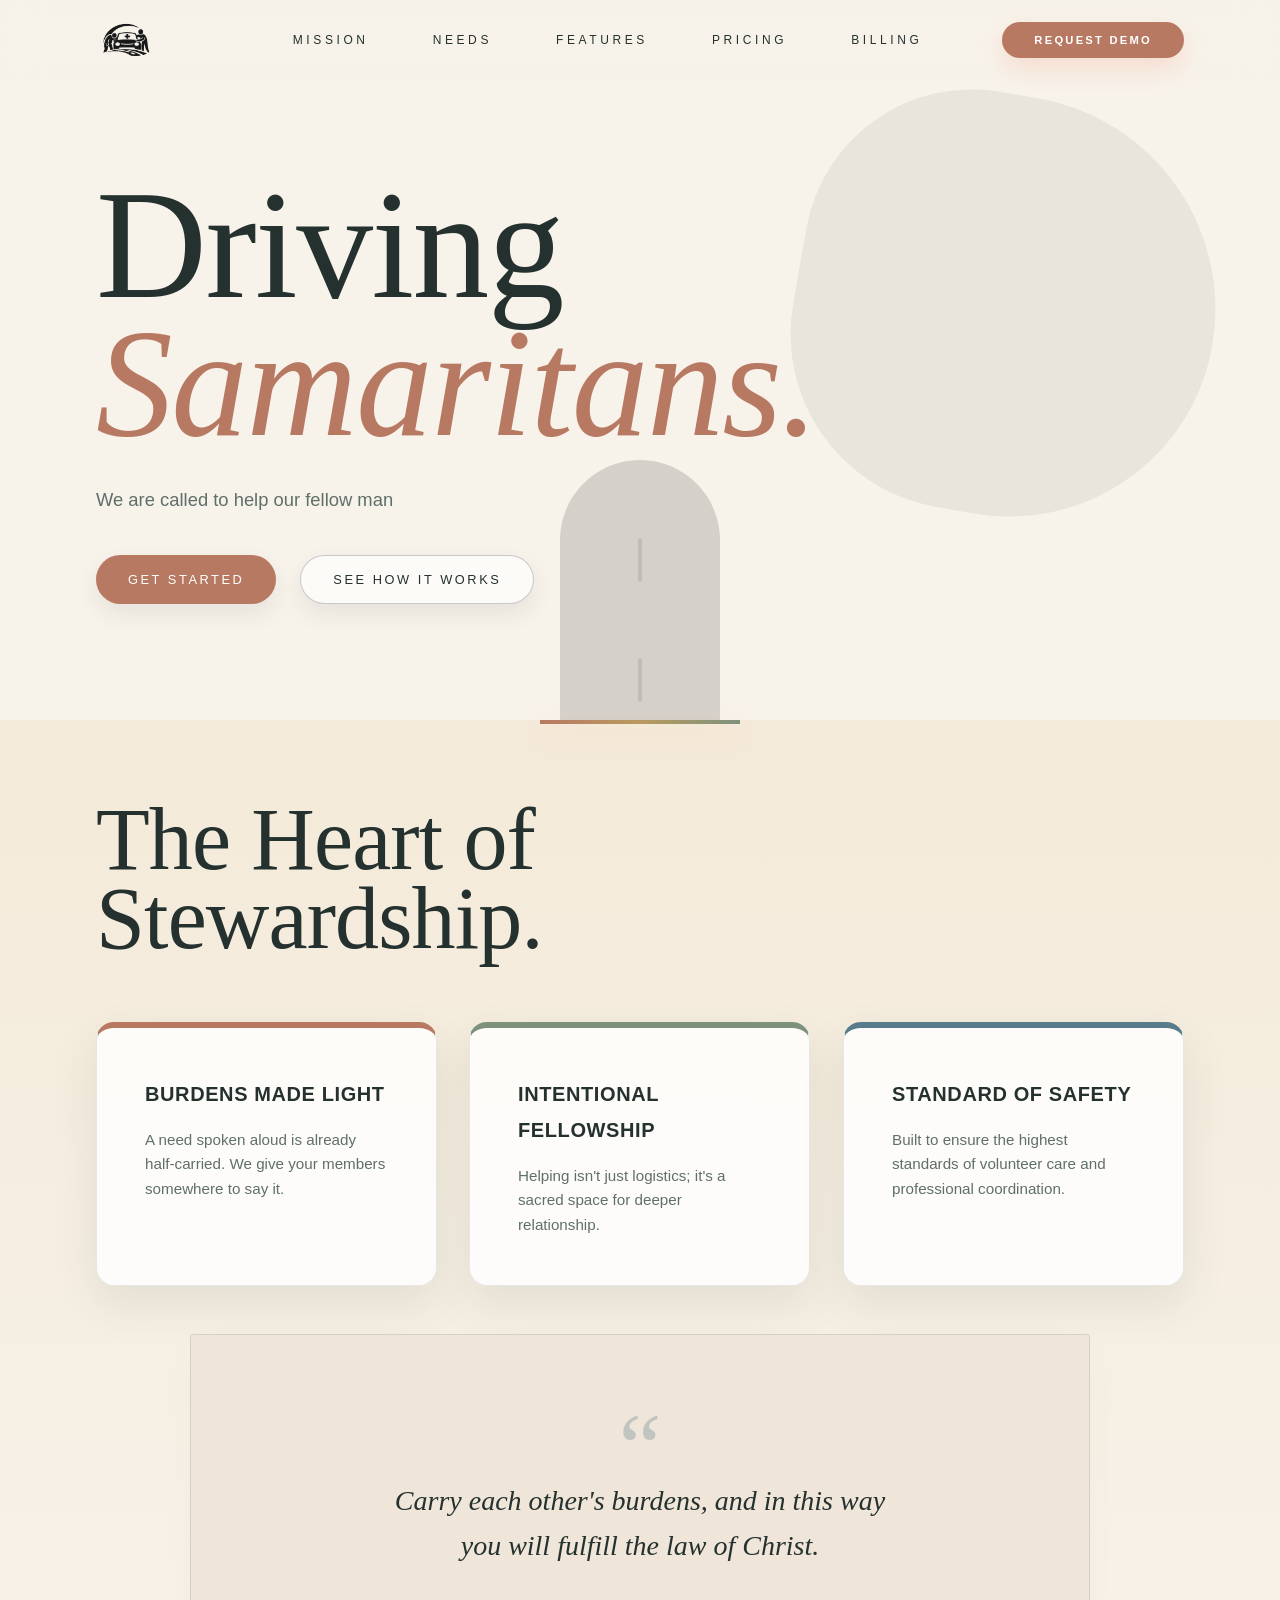
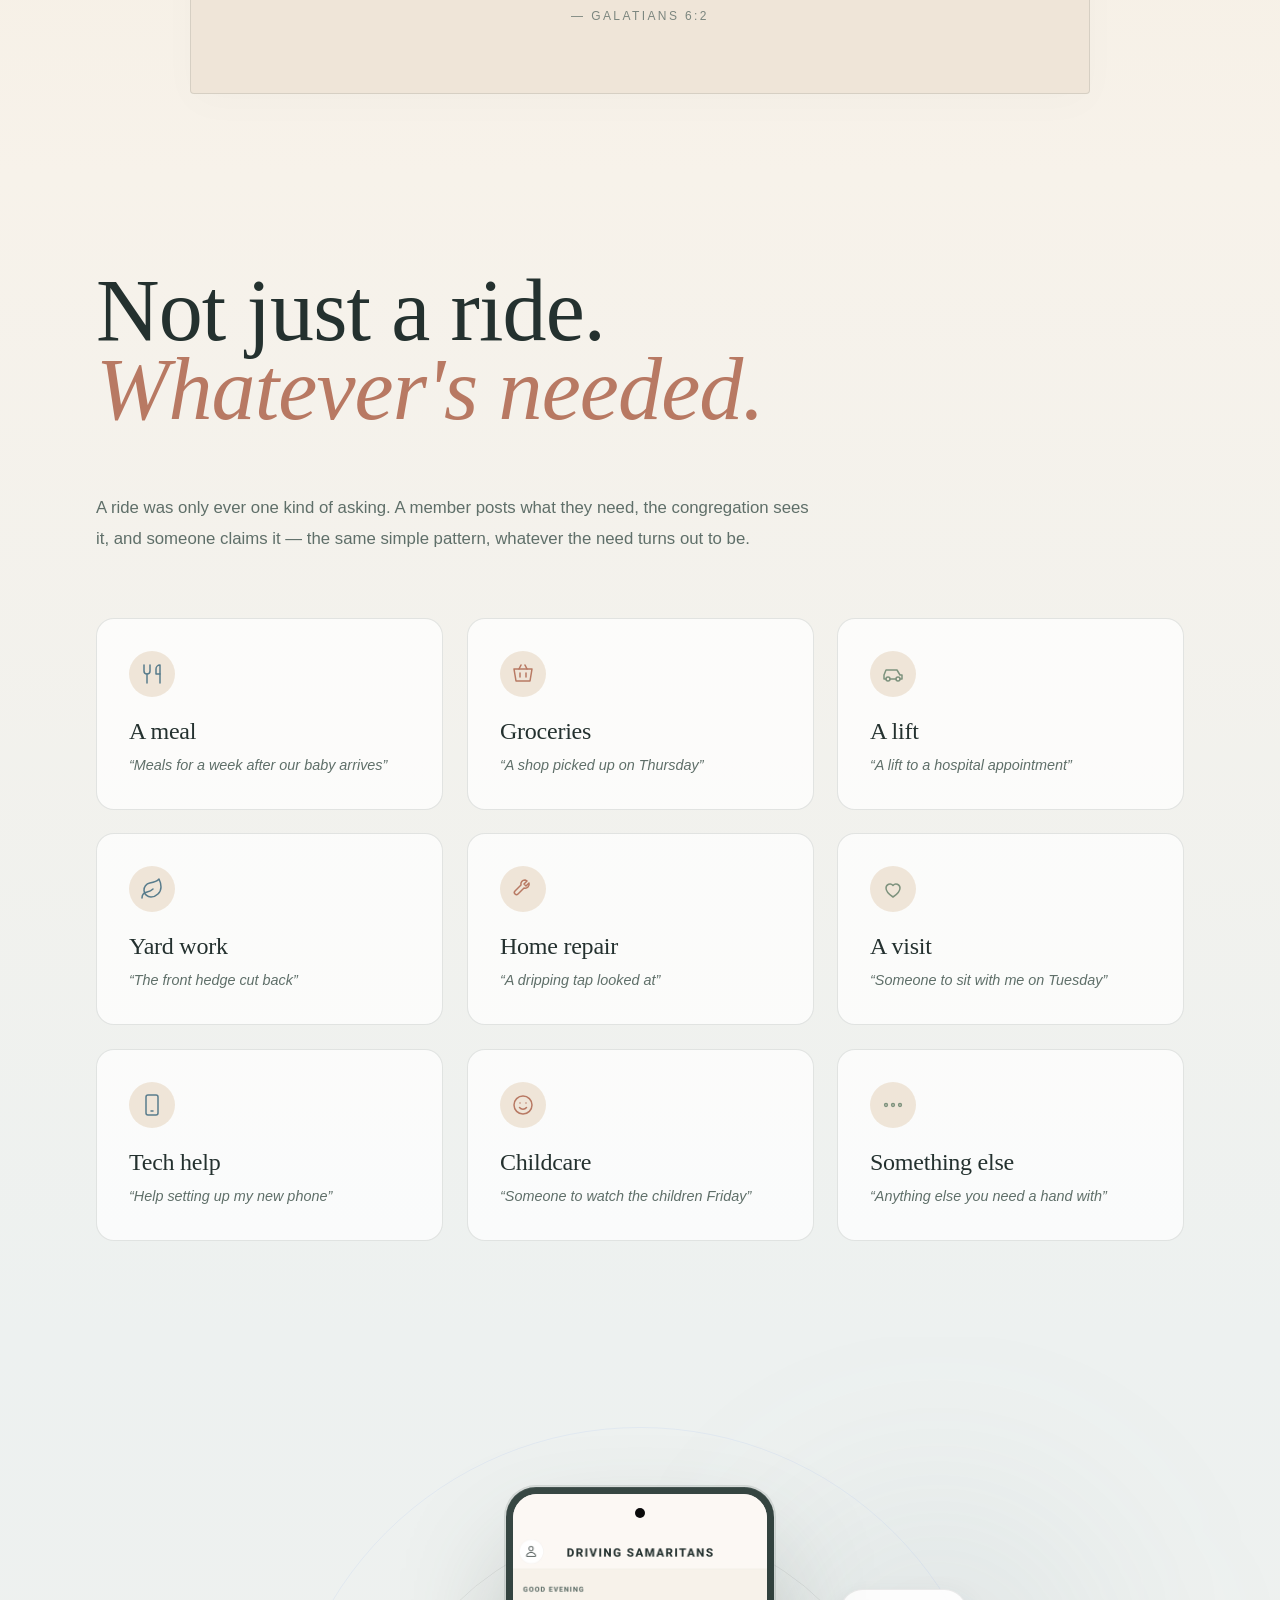
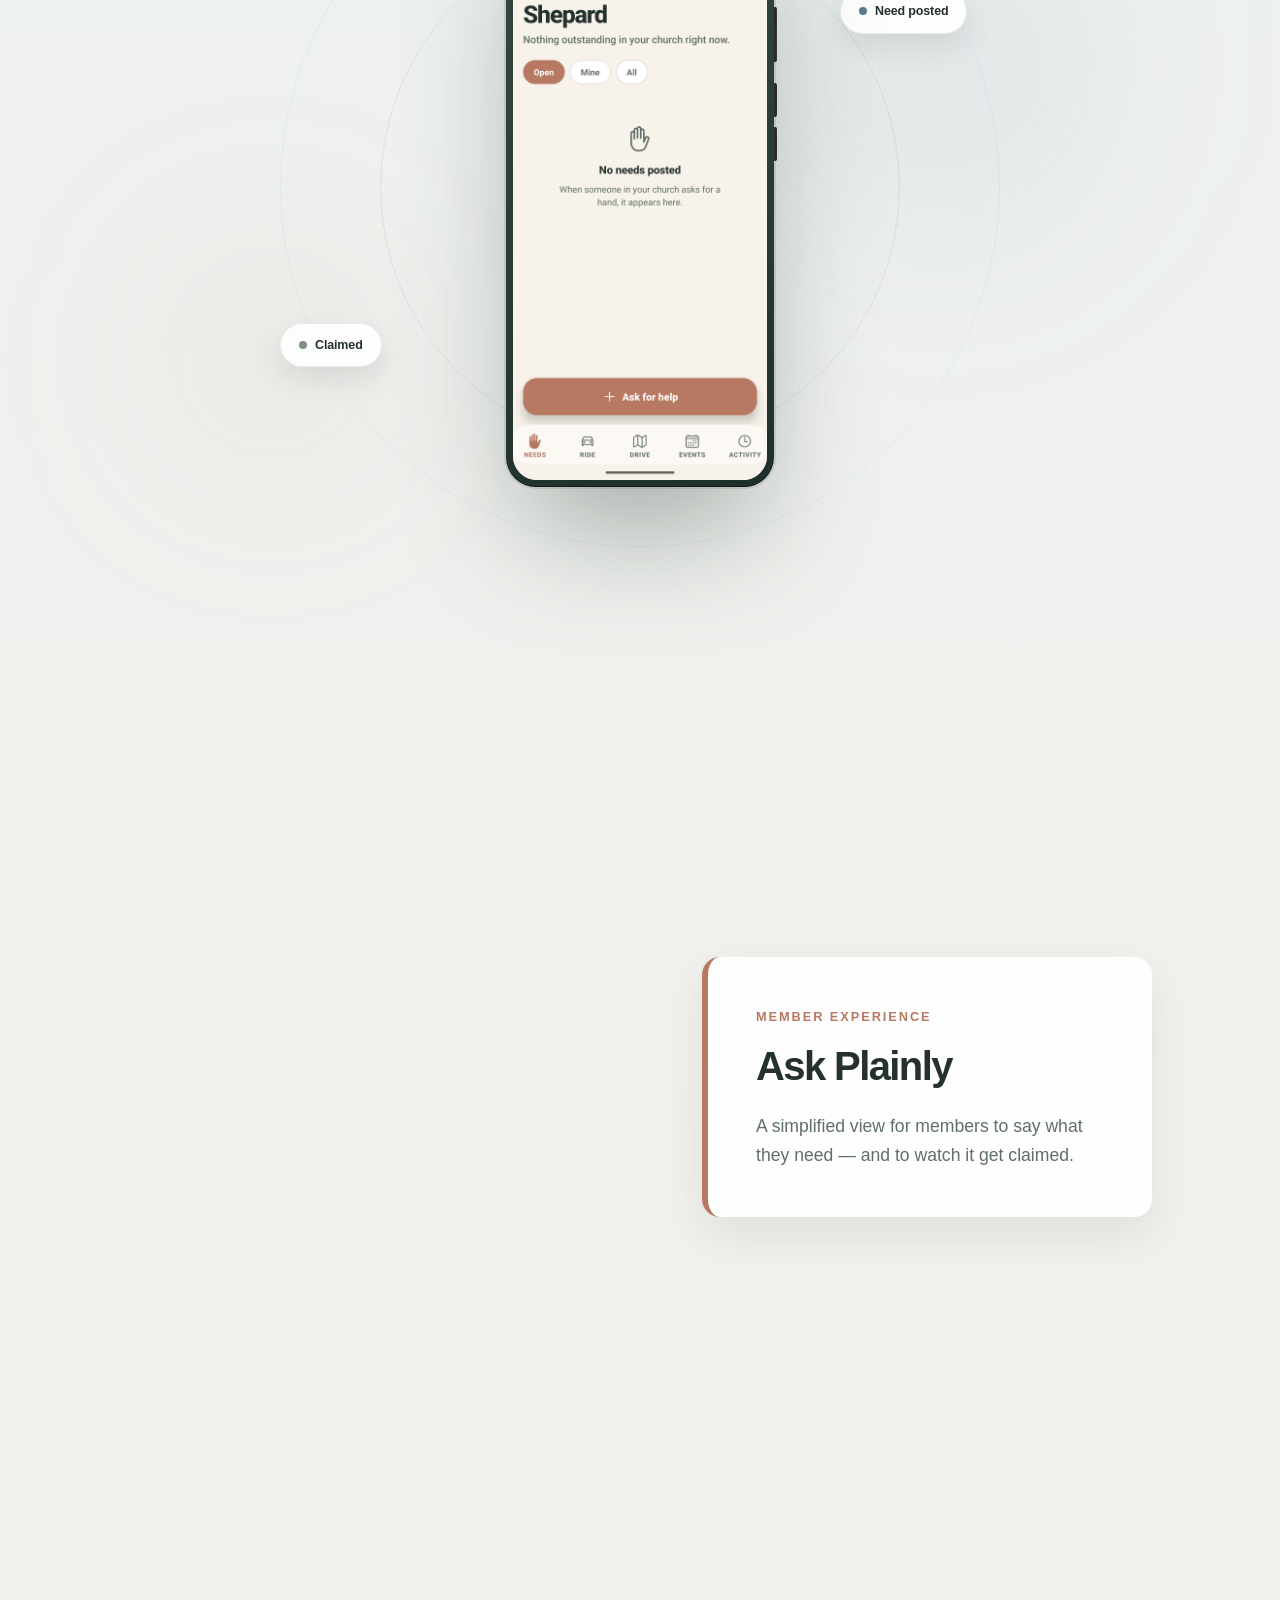
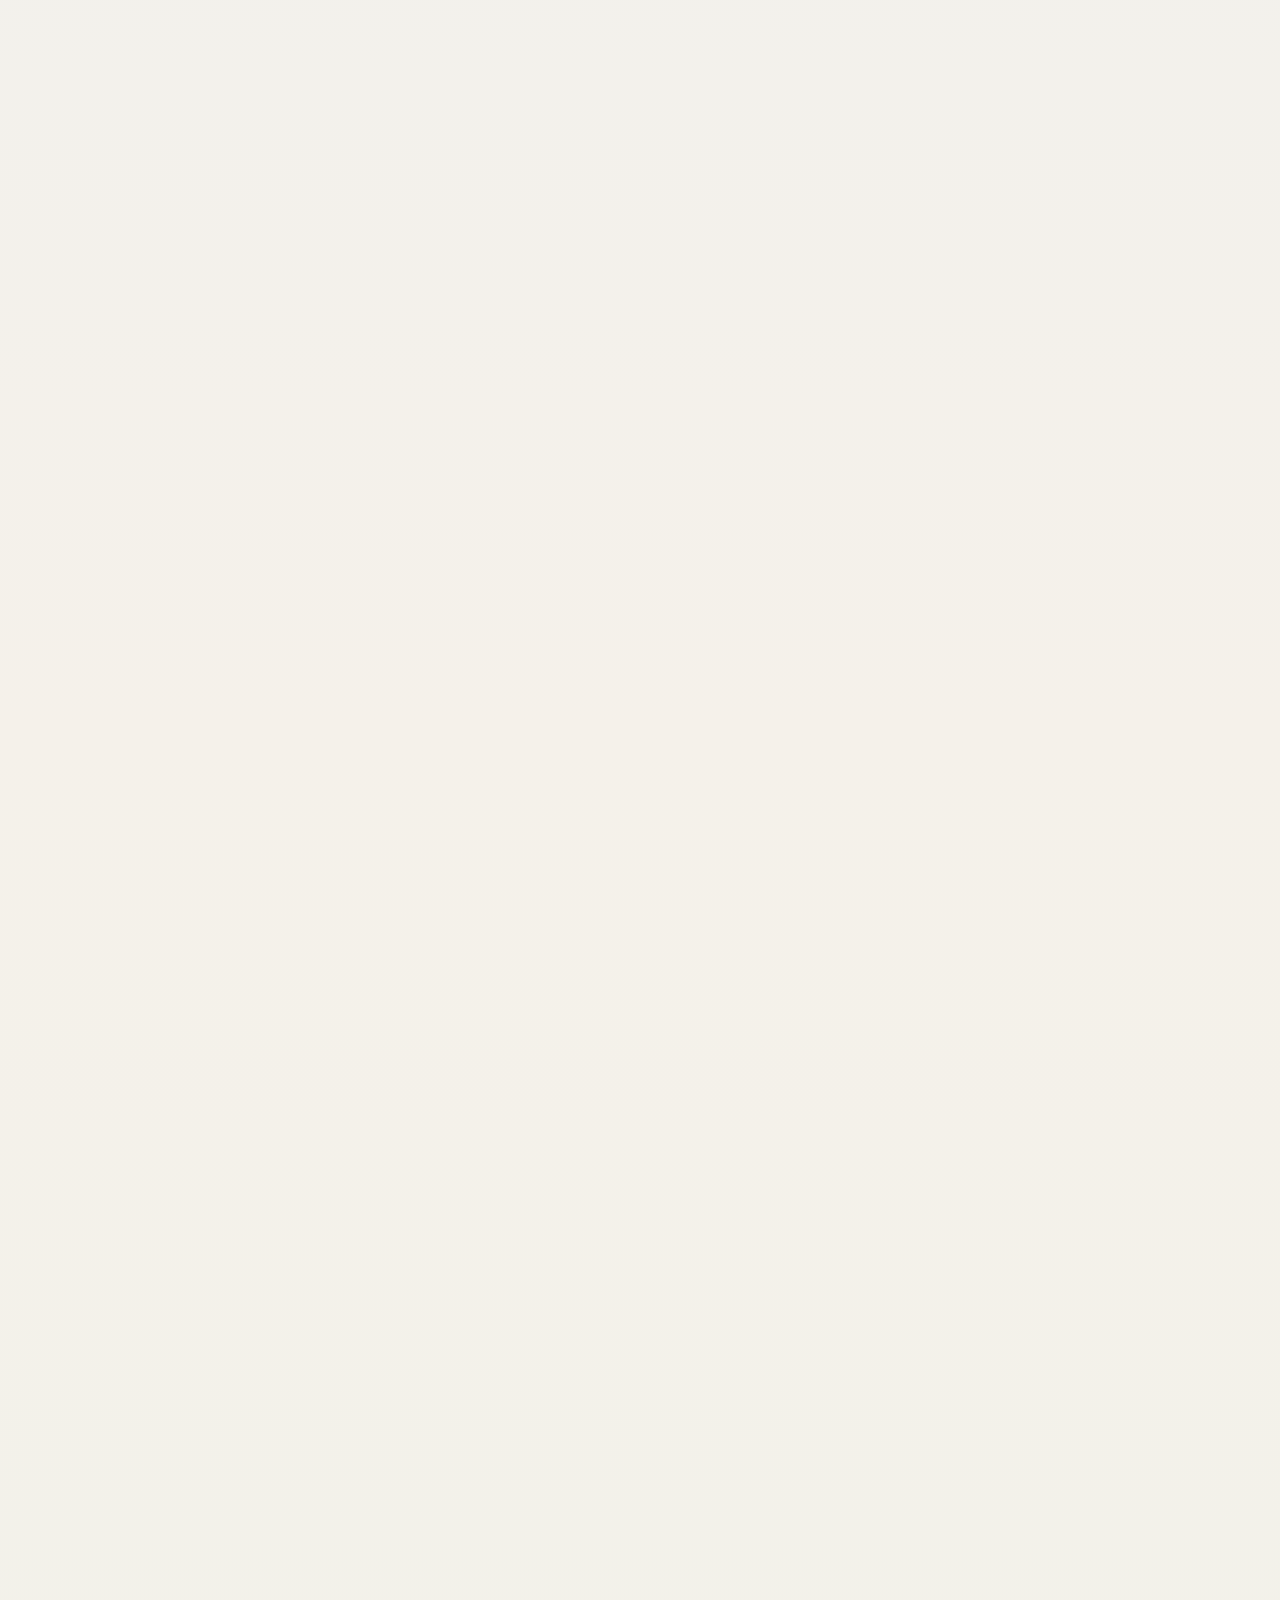
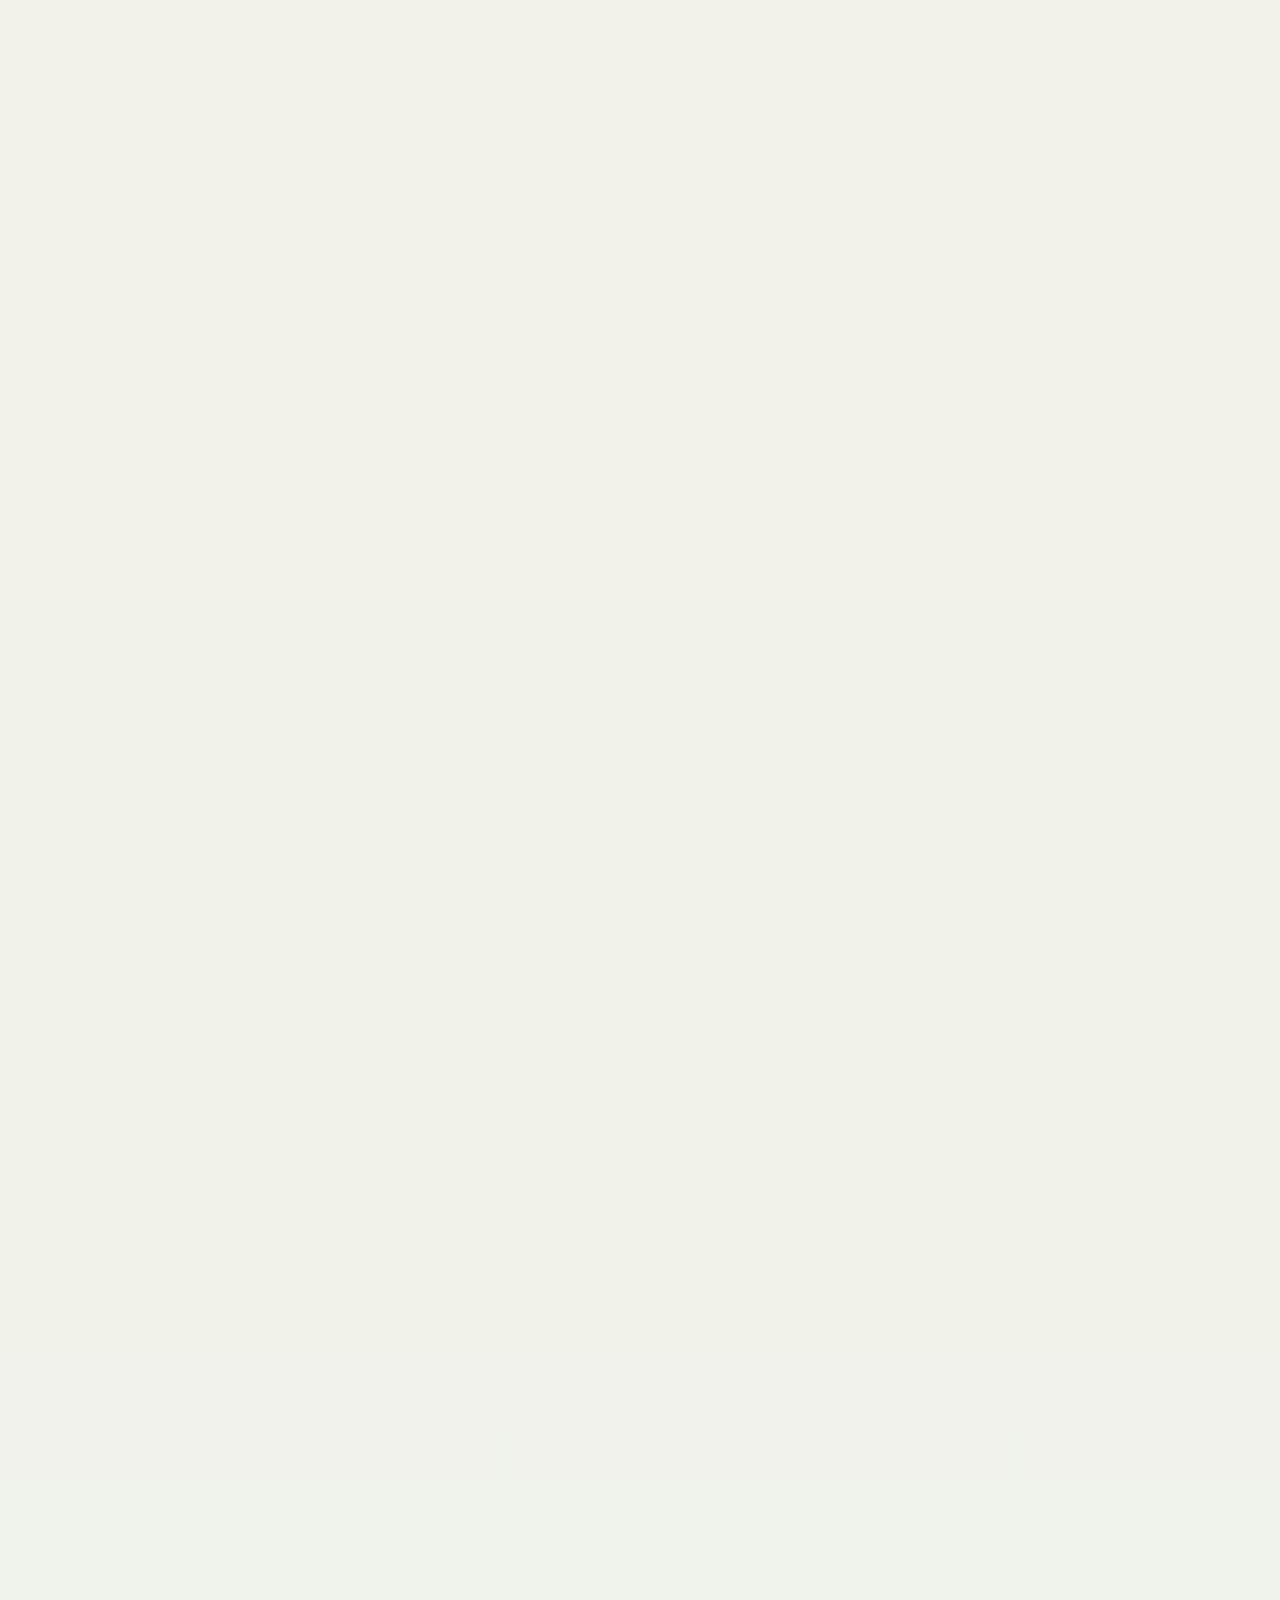
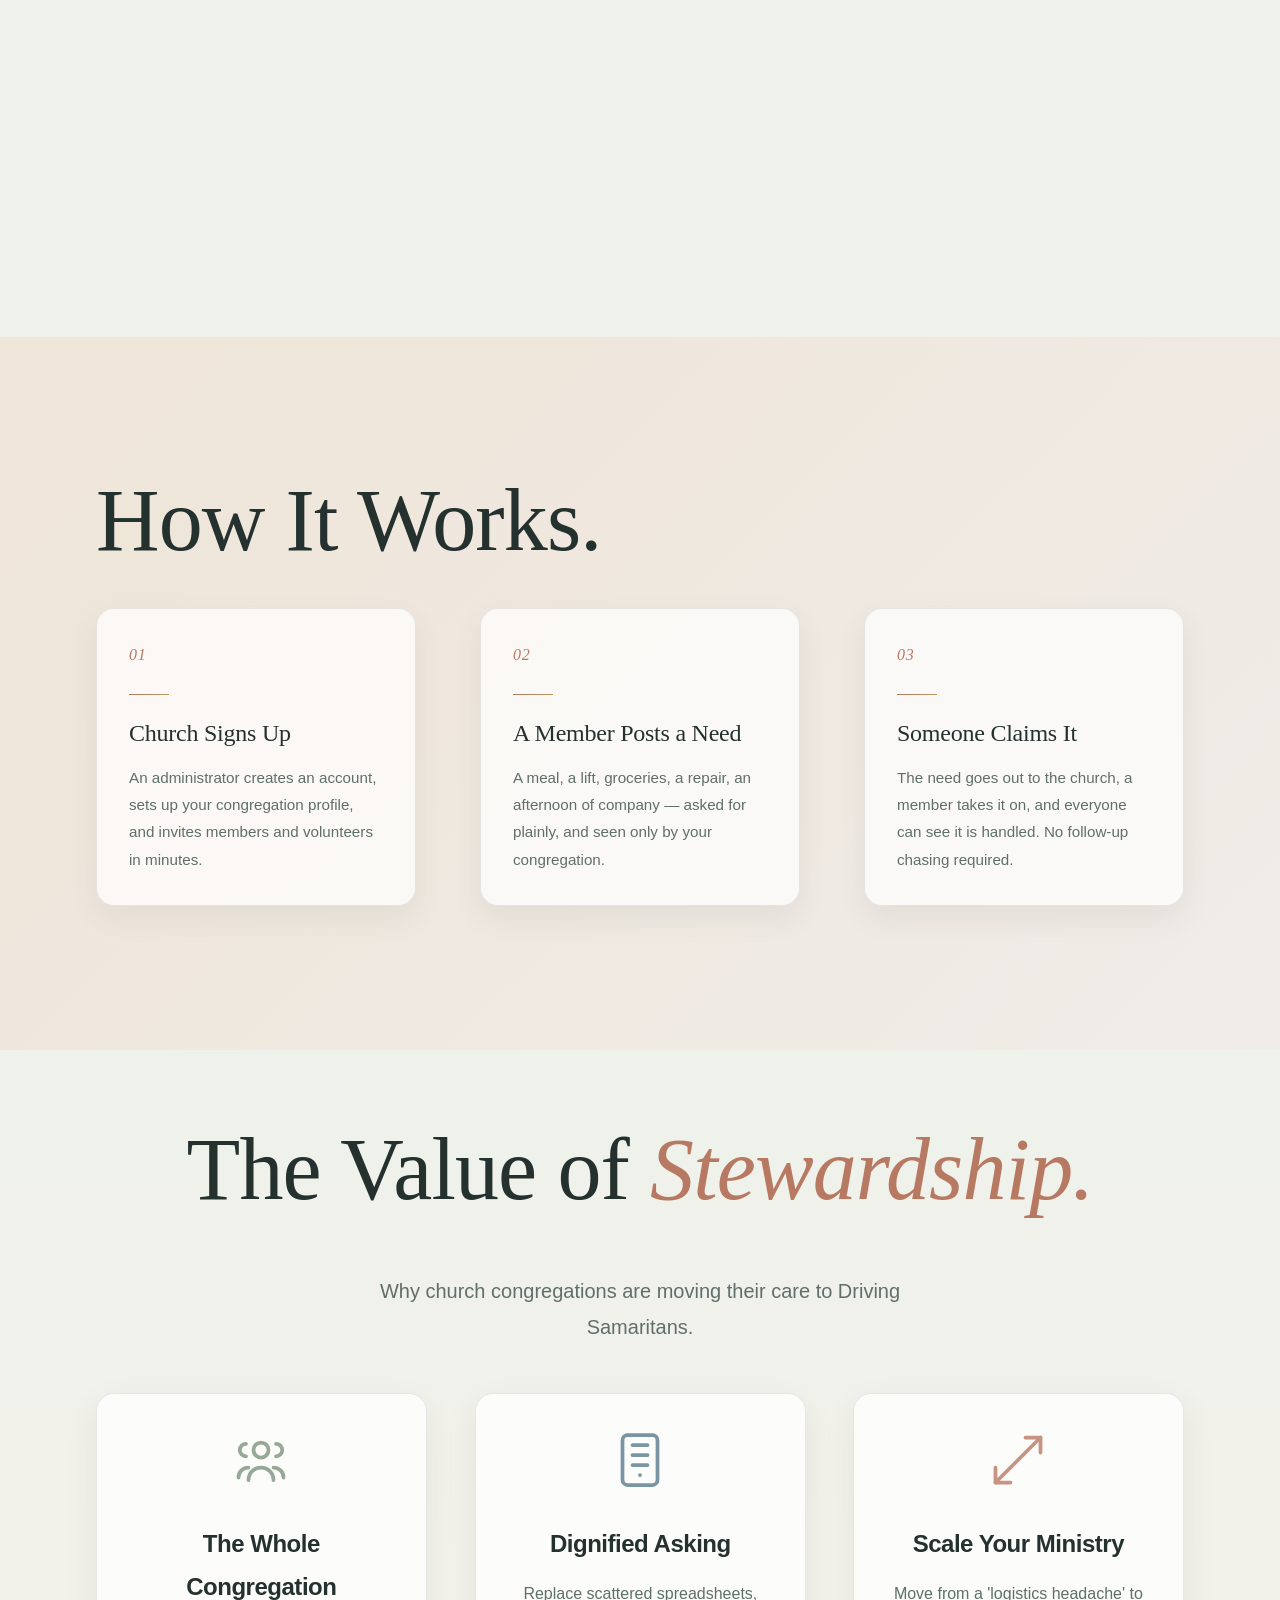
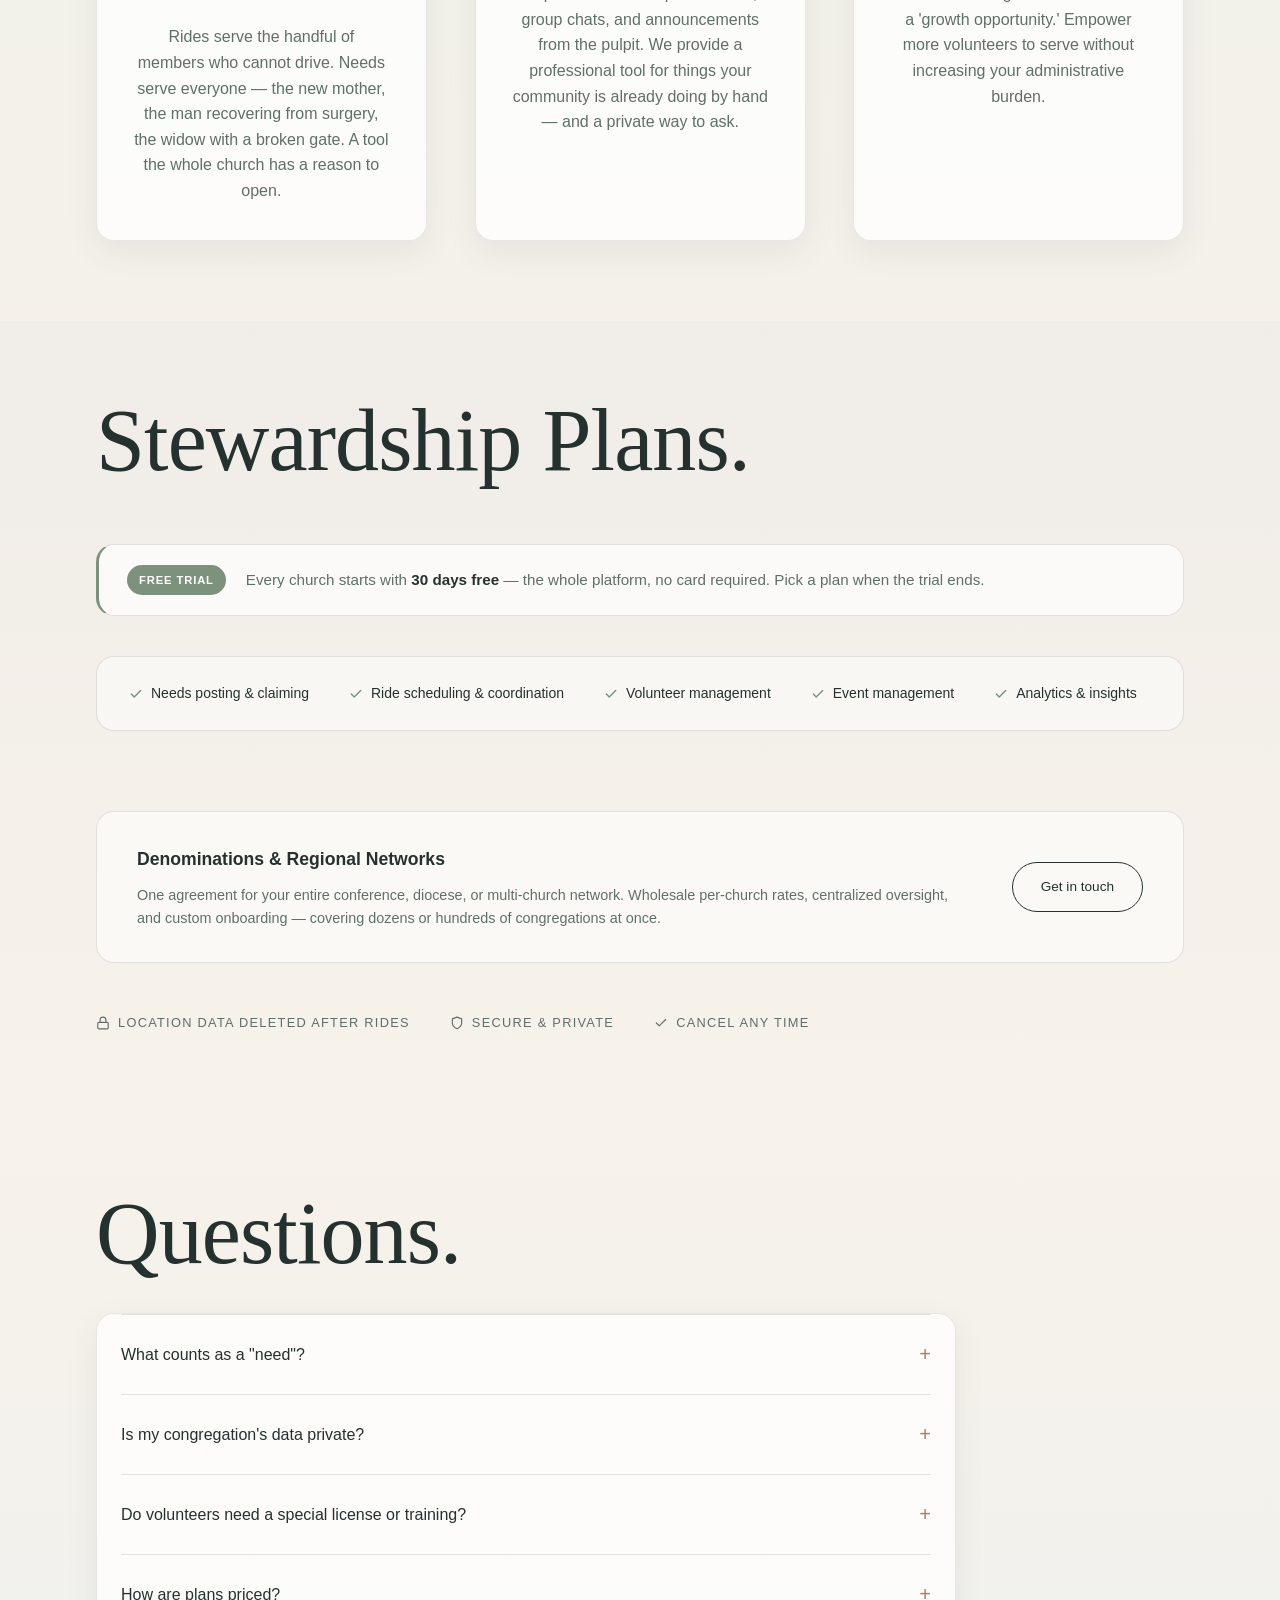
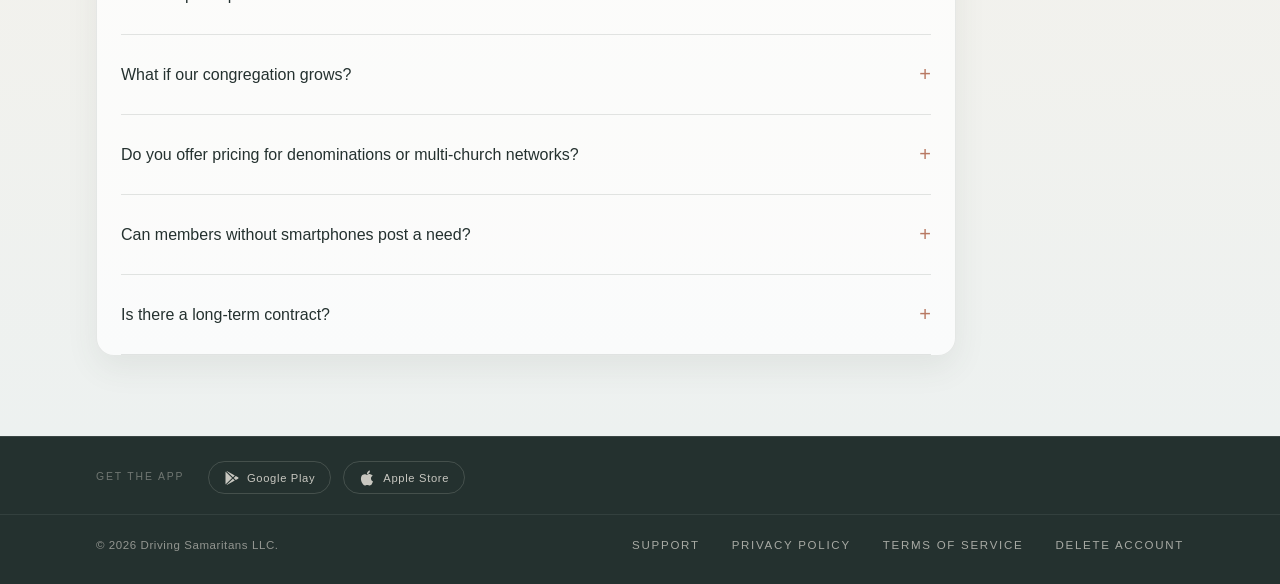
==== commit c1490921: "Updates" ====
--- a/index.html
+++ b/index.html
@@ -56,4 +56,4 @@
             }
           }
         ]
-      }</script><script defer="defer" src="/static/js/main.126e9484.js"></script><link href="/static/css/main.93604936.css" rel="stylesheet"></head><body><noscript>You need to enable JavaScript to run this app.</noscript><div id="root"></div></body></html>+      }</script><script defer="defer" src="/static/js/main.a8ef41e1.js"></script><link href="/static/css/main.cc7bd84e.css" rel="stylesheet"></head><body><noscript>You need to enable JavaScript to run this app.</noscript><div id="root"></div></body></html>
--- a/static/css/main.cc7bd84e.css
+++ b/static/css/main.cc7bd84e.css
@@ -0,0 +1 @@
+:root{--bg-editorial:#f7f2ea;--header-bg-rgb:247,242,234;--charcoal:#24312f;--slate:#5f6f69;--accent-blue:#587c8c;--accent-coral:#b87963;--accent-mint:#7d927d;--accent-gold:#b99a5f;--warm-clay:#efe5d8;--section-mint:#eef2ea;--section-sky:#edf1f0;--section-lavender:#f0ece8;--section-honey:#f4ead9;--white:#fff;--font-serif:"Instrument Serif",serif;--font-sans:"Inter",sans-serif;--transition-fluid:all 0.8s cubic-bezier(0.16,1,0.3,1);--border-light:1px solid #24312f1f;--br:18px;--soft-shadow:0 18px 45px #3d4c461a}*{box-sizing:border-box;margin:0;padding:0}@media (max-width:768px){*{cursor:auto!important}}html{scroll-behavior:smooth}body,html{background:#f7f2ea;background:var(--bg-editorial);min-height:100%;width:100%}body{-webkit-font-smoothing:antialiased;color:#24312f;color:var(--charcoal);font-family:Inter,sans-serif;font-family:var(--font-sans);line-height:1.8}.blob-container{background:radial-gradient(circle at 84% -8%,#587c8c29 0,#0000 48%),radial-gradient(circle at 12% 20%,#b8796324 0,#0000 36%),radial-gradient(circle at 8% 92%,#7d927d24 0,#0000 46%);height:100vh;left:0;opacity:1;pointer-events:none;position:fixed;top:0;width:100vw;z-index:-2}.blob{display:none}.blob-1{background:#587c8c;background:var(--accent-blue);height:60vw;right:-10%;top:-10%;width:60vw}.blob-2{animation-delay:-5s;background:#efe5d8;background:var(--warm-clay);bottom:10%;height:50vw;left:-5%;width:50vw}@keyframes float{0%{transform:translate(0) scale(1)}to{transform:translate(50px,100px) scale(1.1)}}.container{margin:0 auto;max-width:1400px;padding:0 6rem;position:relative}@media (max-width:1024px){.container{padding:0 2rem}}h1,h2,h3{font-family:"Instrument Serif",serif;font-family:var(--font-serif);font-weight:400;letter-spacing:-.01em}.section-title{font-size:clamp(3rem,10vw,5.5rem);line-height:.9;margin-bottom:4rem}.serif-italic{color:#b87963;color:var(--accent-coral);font-style:italic}.reveal{opacity:0;position:relative;transform:translateY(30px);transition:opacity 1.2s cubic-bezier(.16,1,.3,1),transform 1.2s cubic-bezier(.16,1,.3,1);will-change:transform,opacity;z-index:10}.reveal.active{opacity:1;transform:translateY(0)}.stagger-1{transition-delay:.2s}.stagger-2{transition-delay:.4s}.stagger-3{transition-delay:.6s}.stagger-4{transition-delay:.8s}footer,header{position:relative;z-index:10}main{z-index:5}.btn{border:none;border-radius:9999px;box-shadow:0 10px 24px #24312f14;cursor:pointer;font-family:Inter,sans-serif;font-family:var(--font-sans);font-size:.8rem;font-weight:500;letter-spacing:.2em;padding:1rem 2rem;text-transform:uppercase;transition:all .8s cubic-bezier(.16,1,.3,1);transition:var(--transition-fluid)}.btn-primary{background:#b87963;background:var(--accent-coral);color:#fff;color:var(--white)}.btn-outline{background:#ffffffa6;border:1px solid #24312f3d;color:#24312f;color:var(--charcoal)}.btn:hover{background:#587c8c;background:var(--accent-blue);box-shadow:0 14px 28px #2f7de12e;color:#fff;color:var(--white);transform:translateY(-2px)}section{padding:6rem 0;position:relative;scroll-margin-top:60px}.demo-popup-overlay{align-items:center;animation:fadeIn .4s ease-out;backdrop-filter:blur(12px);-webkit-backdrop-filter:blur(12px);background:#0003;display:flex;height:100vh;height:100dvh;justify-content:center;left:0;padding:1rem;position:fixed;top:0;width:100vw;z-index:10000}.demo-popup-content{-webkit-overflow-scrolling:touch;animation:popupScale .6s cubic-bezier(.16,1,.3,1);background:var(--white);border:1px solid #0000000d;border-radius:32px;box-shadow:0 10px 25px #0000000d,0 40px 80px #0000001a;max-height:95dvh;max-width:460px;overflow-y:auto;padding:2rem 2.25rem;position:relative;width:90%}@media (max-width:480px){.demo-popup-content{border-radius:24px;padding:1.5rem 1.25rem}.demo-popup-content h2{font-size:1.5rem}.demo-popup-content p{margin-bottom:1rem}.form-group{margin-bottom:.75rem}}.demo-popup-close{align-items:center;background:#f6f6f6;border:none;border-radius:50%;color:var(--charcoal);cursor:pointer;display:flex;font-size:1.25rem;height:32px;justify-content:center;position:absolute;right:24px;top:24px;transition:all .3s ease;width:32px}.demo-popup-close:hover{background:#eee}.demo-popup-content h2{font-family:var(--font-sans);font-size:1.75rem;font-weight:700;letter-spacing:-.04em;margin-bottom:.25rem}.demo-popup-content p{color:var(--slate);font-family:var(--font-sans);font-size:.9rem;margin-bottom:1.25rem}.form-group{margin-bottom:1rem}.form-group label{color:var(--slate);display:block;font-family:var(--font-sans);font-size:.75rem;font-weight:700;letter-spacing:.1em;margin-bottom:.5rem;text-transform:uppercase}.form-group input,.form-group textarea{background:#f6f6f6;border:1px solid #0000;border-radius:12px;color:var(--charcoal);font-family:var(--font-sans);font-size:.95rem;padding:.7rem 1rem;transition:all .3s ease;width:100%}.form-group input:focus,.form-group textarea:focus{background:var(--white);border-color:var(--charcoal);outline:none}.form-group textarea{min-height:80px;resize:none}.demo-popup-content .btn-primary{background:var(--accent-coral);border:none;border-radius:12px;color:var(--white);cursor:pointer;font-size:1rem;font-weight:600;padding:.9rem;transition:transform .2s ease,opacity .2s ease;width:100%}.demo-popup-content .btn-primary:hover{opacity:.9;transform:translateY(-2px)}.success-message{align-items:center;display:flex;flex-direction:column;gap:1.5rem;padding:3rem 0;text-align:center}.success-cross-container{animation:floatCross 3s ease-in-out infinite;height:60px;margin-bottom:1rem;position:relative;width:40px}.success-cross-v{height:100%;left:50%;top:0;transform:translateX(-50%);width:4px}.success-cross-h,.success-cross-v{background:var(--charcoal);border-radius:2px;position:absolute}.success-cross-h{height:4px;left:0;top:30%;width:100%}@keyframes floatCross{0%,to{transform:translateY(0)}50%{transform:translateY(-10px)}}.success-message h2{color:var(--charcoal);font-size:3.5rem;margin-bottom:0}.error-text{color:#e53e3e;font-size:.8rem;font-weight:500;margin-top:1rem;text-align:center}.header{align-items:center;backdrop-filter:blur(20px);-webkit-backdrop-filter:blur(20px);background-color:rgba(var(--header-bg-rgb),.78);border-bottom:1px solid #0000;display:flex;height:80px;position:fixed;top:0;transition:all .6s cubic-bezier(.16,1,.3,1);width:100%;z-index:9000}.header.scrolled{background-color:rgba(var(--header-bg-rgb),.94);border-bottom:var(--border-light);box-shadow:0 4px 30px #00000008;height:72px}.header.hidden-nav{opacity:0;pointer-events:none;transform:translateY(-20px)}.header-content{justify-content:space-between;width:100%}.header-content,.logo{align-items:center;display:flex}.logo-img{display:block;height:60px;transition:height .8s cubic-bezier(.16,1,.3,1);width:auto}.header.scrolled .logo-img{height:56px}.nav{align-items:center;display:flex;gap:5rem}.nav-links{display:flex;gap:4rem;list-style:none}.nav-btn{background:none;border:none;color:var(--charcoal);cursor:pointer;font-family:var(--font-sans);font-size:.75rem;font-weight:500;letter-spacing:.3em;padding:0;text-decoration:none;text-transform:uppercase;transition:color .3s ease}.nav-btn:hover{color:var(--accent-coral)}.btn-header{background:var(--accent-coral);border:none;border-radius:9999px;box-shadow:0 10px 24px #f47f6633;color:var(--white);cursor:pointer;font-size:.7rem;font-weight:600;letter-spacing:.2em;padding:.75rem 2rem;text-transform:uppercase;transition:var(--transition-fluid)}.btn-header:hover{background:var(--accent-blue);transform:translateY(-2px)}.hamburger{background:none;border:none;cursor:pointer;display:none;flex-direction:column;gap:5px;padding:4px}.hamburger span{background:var(--charcoal);border-radius:2px;display:block;height:2px;transform-origin:center;transition:all .3s ease;width:24px}.hamburger.open span:first-child{transform:translateY(7px) rotate(45deg)}.hamburger.open span:nth-child(2){opacity:0}.hamburger.open span:nth-child(3){transform:translateY(-7px) rotate(-45deg)}.mobile-menu{animation:fadeIn .2s ease;backdrop-filter:blur(20px);-webkit-backdrop-filter:blur(20px);background:#fffaf2f7;height:100dvh;justify-content:center;left:0;position:fixed;top:0;width:100%;z-index:8999}.mobile-menu,.mobile-menu ul{align-items:center;display:flex;flex-direction:column;gap:2rem}.mobile-menu ul{list-style:none}.mobile-menu .nav-btn{color:var(--charcoal);font-family:var(--font-serif);font-size:2.5rem;font-weight:400;letter-spacing:-.02em;text-transform:none}.mobile-menu .nav-btn:hover{color:var(--slate)}@keyframes fadeIn{0%{opacity:0}to{opacity:1}}@media (max-width:1024px){.nav{gap:2rem}.nav-links{display:none}.hamburger{display:flex}.btn-header{display:none}}.hero{align-items:center;background:#0000;display:flex;justify-content:center;min-height:80vh;overflow:visible;padding:120px 0 60px;position:relative;z-index:1}.hero:before{background:#7d927d1f;border-radius:44% 56% 54% 46%;content:"";height:min(34vw,420px);inset:96px 5vw auto auto;position:absolute;transform:rotate(10deg);width:min(34vw,420px);z-index:0}.top-tunnel-entrance{align-items:flex-start;display:flex;height:300px;justify-content:center;left:0;pointer-events:none;position:absolute;top:0;width:100%;z-index:100}.top-tunnel-entrance:before{background:linear-gradient(180deg,#43635a,#2f4c47);border-radius:0 0 250px 250px;box-shadow:0 18px 50px #43635a38;content:"";height:150px;position:relative;width:500px;z-index:5}.top-tunnel-entrance:after{background:radial-gradient(circle at center top,#fff5d8e6,#0000 78%);border-radius:0 0 240px 240px;content:"";filter:blur(15px);height:140px;position:absolute;top:0;width:480px;z-index:4}.tunnel-entrance-light-spill{background:radial-gradient(ellipse at center top,#fff5d88c,#0000 70%);height:400px;top:0;width:800px}.hero-content{grid-gap:5rem;align-items:center;display:grid;gap:5rem;grid-template-columns:1fr 1fr;position:relative;z-index:20}.hero-branding h1{font-size:clamp(4rem,12vw,12rem);line-height:.9;margin-bottom:2rem}.hero-subtext{max-width:450px}.hero-subtext p{color:var(--slate);font-size:1.15rem;font-weight:400;line-height:1.7;margin-bottom:2.5rem}.hero-btns{display:flex;gap:1.5rem}.hero-visual{height:600px;position:relative;width:100%}.threed-car-visual-container{height:800px;left:0;margin-top:50px;pointer-events:none;position:absolute;top:0;width:100%}@media (max-width:1200px){.hero-content{gap:4rem}}@media (max-width:1024px){.hero{min-height:auto;padding:110px 0 80px}.hero-content{gap:4rem;grid-template-columns:1fr;text-align:center}.hero-branding h1{font-size:clamp(3.5rem,15vw,6rem);line-height:1}.hero-subtext{margin:0 auto}.hero-btns{justify-content:center}.hero-visual{height:400px;margin-top:2rem}.threed-car-visual-container{height:500px;margin-top:0}.top-tunnel-entrance:before{border-radius:0;height:80px;width:100%}.top-tunnel-entrance:after,.tunnel-entrance-light-spill{width:100%}}@media (max-width:768px){.hero-branding h1{font-size:3rem}.hero{padding-top:100px}}.bible-verse-container{align-items:center;background:var(--warm-clay);border:var(--border-light);border-radius:4px;box-shadow:0 10px 40px #00000005;display:flex;justify-content:center;overflow:hidden;padding:4rem;position:relative;width:100%}.verse-content{max-width:500px;position:relative;text-align:center;z-index:2}.verse-quote{color:var(--accent-blue);display:block;font-size:6rem;line-height:1;margin-bottom:-1rem;opacity:.3}.verse-quote,.verse-text{font-family:var(--font-serif)}.verse-text{color:var(--charcoal);font-size:1.75rem;font-style:italic;line-height:1.6;margin-bottom:2rem}.verse-citation{color:var(--slate);font-family:var(--font-sans);font-size:.75rem;letter-spacing:.2em;opacity:.8;text-transform:uppercase}.verse-texture{background:radial-gradient(circle at 50% 50%,var(--warm-clay) 0,#0000 70%);height:100%;left:0;opacity:.05;position:absolute;top:0;width:100%;z-index:1}@media (max-width:768px){.bible-verse-container{padding:3rem 2rem}.verse-text{font-size:1.5rem}}.mission{background:linear-gradient(180deg,var(--section-honey) 0,var(--bg-editorial) 100%);padding:5rem 0;position:relative;z-index:1}.mission-road-end-line{background:linear-gradient(90deg,var(--accent-coral),var(--accent-gold),var(--accent-mint));box-shadow:0 10px 30px #f47f662e;height:4px;left:50%;position:absolute;top:0;transform:translateX(-50%);width:200px;z-index:100}.mission-intro{margin-bottom:2rem}.mission-items{grid-gap:2rem;display:grid;gap:2rem;grid-template-columns:repeat(3,1fr);margin-bottom:3rem}.mission-item{background:#ffffffd1;border:1px solid #24312f1a;border-radius:var(--br);box-shadow:var(--soft-shadow);padding:3rem;transition:all .3s ease}.mission-item:first-child{border-top:6px solid var(--accent-coral)}.mission-item:nth-child(2){border-top:6px solid var(--accent-mint)}.mission-item:nth-child(3){border-top:6px solid var(--accent-blue)}.mission-item:hover{box-shadow:0 18px 36px #3d4c4624;transform:translateY(-2px)}.mission-item h3{font-family:var(--font-sans);font-size:1.25rem;font-weight:700;letter-spacing:.03em;margin-bottom:1rem;text-transform:uppercase}.mission-item p{color:var(--slate);font-size:.95rem;line-height:1.6}.mission-verse-wrapper{margin:0 auto;max-width:900px}@media (max-width:1024px){.mission{padding:2rem 0}.mission-road-end-line{display:none}.mission-items{gap:1.5rem;grid-template-columns:1fr;padding:0 1rem}.mission-item{padding:1.5rem}.mission-item h3{font-size:1.1rem;margin-bottom:.5rem}.mission-item p{font-size:.85rem}}.needs{background:linear-gradient(180deg,var(--bg-editorial) 0,var(--section-sky) 100%);padding:6rem 0;position:relative;z-index:200}.needs-header{margin-bottom:4rem;max-width:720px}.needs-subtitle{color:var(--slate);font-size:1.05rem;font-weight:300;line-height:1.8;margin-top:1.5rem}.needs-grid{grid-gap:1.5rem;display:grid;gap:1.5rem;grid-template-columns:repeat(3,1fr)}.need-card{background:#ffffffb8;border:var(--border-light);border-radius:var(--br);padding:2rem;transition:var(--transition-fluid)}.need-card:hover{background:#fffffff2;border-color:#24312f33;box-shadow:var(--soft-shadow);transform:translateY(-8px)}.need-icon{align-items:center;background:var(--warm-clay);border-radius:50%;color:var(--accent-blue);display:flex;height:46px;justify-content:center;margin-bottom:1.25rem;width:46px}.need-card:nth-child(3n+2) .need-icon{color:var(--accent-coral)}.need-card:nth-child(3n) .need-icon{color:var(--accent-mint)}.need-card h3{font-family:var(--font-serif);font-size:1.5rem;font-weight:400;line-height:1.2;margin-bottom:.5rem}.need-card p{font-style:italic;line-height:1.6}.need-card p,.needs-footnote{color:var(--slate);font-size:.9rem;font-weight:300}.needs-footnote{border-left:2px solid var(--accent-gold);line-height:1.8;margin-top:3rem;max-width:640px;padding-left:1.25rem}@media (max-width:1024px){.needs{padding:4rem 0}.needs-grid{grid-template-columns:repeat(2,1fr)}.needs-header{margin-bottom:3rem}}@media (max-width:640px){.needs-grid{gap:1rem;grid-template-columns:1fr;padding:0 1rem}.need-card{padding:1.75rem}.needs-footnote,.needs-header{padding-left:1rem;padding-right:1rem}.needs-footnote{border-left:none;padding-left:1rem}}.features{background:linear-gradient(180deg,var(--section-sky) 0,#f5f1ea 48%,var(--section-mint) 100%);padding:0;position:relative;z-index:5000}.tunnel-entrance{align-items:flex-end;display:flex;height:300px;justify-content:center;left:0;pointer-events:none;position:absolute;top:-150px;width:100%;z-index:6000}.tunnel-entrance:before{background:linear-gradient(180deg,#43635a,#2f4c47);border-radius:200px 200px 0 0;box-shadow:0 24px 70px #43635a3d,inset 0 20px 50px #ffffff29;content:"";height:200px;position:relative;width:400px;z-index:5}.tunnel-entrance:after{animation:tunnelGlow 3s ease-in-out infinite;background:radial-gradient(circle at center bottom,#fff5d8,#0000 80%);border-radius:190px 190px 0 0;bottom:0;content:"";filter:blur(15px);height:180px;position:absolute;width:380px;z-index:4}.tunnel-entrance-light-spill{background:radial-gradient(ellipse at center top,#fff5d8b3,#0000 70%);bottom:-150px;filter:blur(40px);height:300px;pointer-events:none;position:absolute;width:600px;z-index:1}@keyframes tunnelGlow{0%,to{opacity:.4}50%{opacity:.75}}@media (max-width:768px){.tunnel-entrance{display:none}}.showcase-logo{left:60px;opacity:0;pointer-events:none;position:fixed;top:40px;transform:translateY(-20px);transition:opacity .8s cubic-bezier(.16,1,.3,1),transform .8s cubic-bezier(.16,1,.3,1);z-index:6500}.showcase-logo.visible{opacity:1;transform:translateY(0)}.showcase-logo img{height:80px;width:auto}.features-sticky-wrapper{position:relative;width:100%}.phone-sticky{align-items:center;display:flex;height:100vh;justify-content:center;pointer-events:none;position:sticky;top:0;width:100%;z-index:5}.phone-ambient{inset:0;overflow:hidden;pointer-events:none;position:absolute}.ambient-orb{border-radius:50%;filter:blur(90px);position:absolute;will-change:transform}.orb-blue{animation:orbFloat 9s ease-in-out infinite;background:radial-gradient(circle,#587c8c21 0,#0000 70%);height:480px;right:8%;top:10%;width:480px}.orb-warm{animation:orbFloat 11s ease-in-out infinite reverse;background:radial-gradient(circle,#b879631c 0,#0000 70%);bottom:12%;height:340px;left:8%;width:340px}.ambient-ring{animation:ringPulse 7s ease-in-out infinite;border:1px solid #00000012;border-radius:50%;left:50%;position:absolute;top:50%;transform:translate(-50%,-50%)}.ring-sm{animation-delay:0s;height:520px;width:520px}.ring-lg{animation-delay:-3s;border-color:#276ef10f;height:720px;width:720px}.ambient-tag{align-items:center;animation:tagFloat 6s ease-in-out infinite;background:#ffffffe6;border:1px solid #00000014;border-radius:100px;box-shadow:0 12px 28px #3d4c461f;color:var(--charcoal);display:flex;font-family:var(--font-sans);font-size:.78rem;font-weight:600;gap:8px;letter-spacing:-.01em;padding:10px 18px;position:absolute}.tag-1{animation-delay:0s;left:calc(50% + 200px);top:28%}.tag-2{animation-delay:-3s;bottom:30%;left:calc(50% - 360px)}.tag-dot{background:var(--accent-blue);border-radius:50%;display:block;flex-shrink:0;height:8px;width:8px}.tag-dot-green{background:var(--accent-mint)}@keyframes orbFloat{0%,to{transform:translateY(0)}50%{transform:translateY(-24px)}}@keyframes ringPulse{0%,to{opacity:.4;transform:translate(-50%,-50%) scale(1)}50%{opacity:.9;transform:translate(-50%,-50%) scale(1.04)}}@keyframes tagFloat{0%,to{transform:translateY(0)}50%{transform:translateY(-10px)}}.phone-frame{background:linear-gradient(160deg,#384844,#1f2f2c);border-radius:30px;box-shadow:0 60px 120px -20px #3d4c466b,inset 0 1px 0 #ffffff14,inset 0 -1px 0 #00000080,0 0 0 1px #ffffff29,0 0 0 2px #24312f1f;height:600px;opacity:0;padding:7px;position:relative;transform:scale(.9) translateY(100px);transition:opacity .7s cubic-bezier(.16,1,.3,1),transform .7s cubic-bezier(.16,1,.3,1);width:268px;z-index:1}.phone-frame.active{opacity:1;transform:scale(1) translateY(0)}.phone-frame.transparent{opacity:0;transform:scale(1.1) translateY(-50px)}.side-buttons{height:100%;left:0;position:absolute;top:0;width:100%}.button-power,.button-vol-down,.button-vol-up{background:#2c2c2c;border-radius:0 2px 2px 0;position:absolute;right:-3px;width:3px}.button-power{background:linear-gradient(90deg,#222,#3a3a3a);height:55px;top:120px}.button-vol-up{height:34px;top:196px}.button-vol-down{height:34px;top:240px}.phone-bezel{background:#000;border-radius:24px;height:100%;overflow:hidden;position:relative;width:100%}.punch-hole{background:#0a0a0a;border-radius:50%;box-shadow:0 0 0 1px #ffffff0f;height:10px;left:50%;position:absolute;top:14px;transform:translateX(-50%);width:10px;z-index:100}.phone-screen{align-items:center;background:#fff;display:flex;height:100%;justify-content:center;position:relative;width:100%}.phone-image{height:100%;left:0;object-fit:cover;opacity:0;position:absolute;top:0;transition:opacity .35s ease,transform .35s ease;width:100%}.phone-image.visible{opacity:1;transform:scale(1)}.features-content{pointer-events:none;position:relative;z-index:10}.feature-step{align-items:center;display:flex;flex-direction:column;height:100vh;justify-content:center;margin:0 auto;max-width:1400px;opacity:0;transform:translateY(40px) scale(.97);transition:opacity .55s cubic-bezier(.16,1,.3,1),transform .55s cubic-bezier(.16,1,.3,1);width:100%}.feature-step.active{opacity:1;transform:translateY(0) scale(1)}.step-text-box{background:#ffffffe6;border-left:6px solid var(--accent-coral);border-radius:var(--br);box-shadow:var(--soft-shadow);max-width:450px;padding:3rem;text-align:left}.feature-step:nth-child(2) .step-text-box{border-left-color:var(--accent-mint)}.feature-step:nth-child(3) .step-text-box{border-left-color:var(--accent-blue)}.feature-step:nth-child(4) .step-text-box{border-left-color:var(--accent-gold)}@media (min-width:1025px){.feature-step.step-left{align-items:flex-start;padding-left:10%}.feature-step.step-right{align-items:flex-end;padding-right:10%}}.feature-sub{color:var(--accent-coral);display:block;font-size:.8rem;font-style:normal;letter-spacing:.15em;margin-bottom:1rem;text-transform:uppercase}.feature-step h3,.feature-sub{font-family:var(--font-sans);font-weight:700}.feature-step h3{color:var(--charcoal);font-size:2.5rem;letter-spacing:-.04em;line-height:1.1;margin-bottom:1.5rem}.feature-step p{color:var(--slate);font-family:var(--font-sans);font-size:1.1rem;font-weight:400;line-height:1.6}@media (max-width:1024px){.showcase-logo{left:30px;top:20px}.showcase-logo img{height:50px}.feature-step{justify-content:flex-end;padding-bottom:5vh}.step-text-box{border-bottom:5px solid var(--accent-coral);border-left:none;max-width:none;text-align:center;width:85%}}@media (max-width:768px){.phone-frame{border-radius:26px;height:510px;width:228px}.phone-bezel{border-radius:20px}.ambient-tag,.ring-lg{display:none}.ring-sm{height:360px;width:360px}.orb-blue{height:300px;right:-10%;width:300px}.orb-warm{height:220px;left:-10%;width:220px}}@media (prefers-reduced-motion:reduce){.ambient-orb,.ambient-ring,.ambient-tag,.tunnel-entrance{animation:none}.feature-step,.phone-frame,.phone-image,.showcase-logo{transition-duration:.01ms}.feature-step{opacity:1;transform:none}}.how-it-works{background:linear-gradient(135deg,var(--warm-clay) 0,var(--section-lavender) 100%);padding:9rem 0;position:relative;z-index:200}.how-it-works .section-title{margin-bottom:3rem}.hiw-steps{grid-gap:4rem;display:grid;gap:4rem;grid-template-columns:repeat(3,1fr)}.hiw-step{background:#ffffffb8;border:1px solid #24312f1a;border-radius:var(--br);box-shadow:0 12px 30px #3d4c4614;display:flex;flex-direction:column;padding:2rem}.hiw-number{color:var(--accent-coral);font-family:var(--font-serif);font-size:1rem;font-style:italic;letter-spacing:.05em;margin-bottom:1.5rem}.hiw-line{background:linear-gradient(90deg,var(--accent-coral),var(--accent-gold));height:1px;margin-bottom:1.5rem;width:40px}.hiw-step h3{font-size:1.5rem;line-height:1.2;margin-bottom:1rem}.hiw-step p{color:var(--slate);font-size:.95rem;font-weight:300;line-height:1.8}@media (max-width:1024px){.how-it-works{padding:7rem 0}.hiw-steps{gap:3rem;grid-template-columns:1fr}}.why-use-app{background:linear-gradient(180deg,var(--section-mint) 0,#f5f1ea 100%);padding:5rem 0;position:relative;z-index:10}.why-header{margin-bottom:3rem;text-align:center}.why-subtitle{color:var(--slate);font-family:var(--font-sans);font-size:1.25rem;margin:1rem auto 0;max-width:600px}.benefits-grid{grid-gap:3rem;display:grid;gap:3rem;grid-template-columns:repeat(3,1fr)}.benefit-card{background:#ffffffc2;border:1px solid #24312f1a;border-radius:var(--br);box-shadow:0 12px 32px #3d4c4614;flex-direction:column;padding:2.25rem;text-align:center}.benefit-card,.benefit-icon{align-items:center;display:flex}.benefit-icon{color:var(--accent-mint);justify-content:center;margin-bottom:2rem;opacity:.8}.benefit-card:nth-child(2) .benefit-icon{color:var(--accent-blue)}.benefit-card:nth-child(3) .benefit-icon{color:var(--accent-coral)}.benefit-card h3{color:var(--charcoal);font-family:var(--font-sans);font-size:1.5rem;font-weight:700;letter-spacing:-.02em;margin-bottom:1rem}.benefit-card p{color:var(--slate);font-family:var(--font-sans);font-size:1rem;line-height:1.6}@media (max-width:1024px){.benefits-grid{gap:4rem;grid-template-columns:1fr}.why-header{text-align:center}.why-subtitle{margin:1rem auto 0}}.pricing-comparison{background:linear-gradient(180deg,var(--section-lavender) 0,var(--bg-editorial) 100%);border-top:none;padding:5rem 0;position:relative;z-index:200}.trial-callout{align-items:center;background:#ffffffb3;border:var(--border-light);border-left:3px solid var(--accent-mint);border-radius:var(--br);display:flex;gap:1.25rem;margin-bottom:2.5rem;padding:1.25rem 1.75rem}.trial-badge{background:var(--accent-mint);border-radius:2rem;color:var(--white);flex-shrink:0;font-size:.7rem;font-weight:600;letter-spacing:.08em;padding:.3rem .75rem;text-transform:uppercase}.trial-callout p{color:var(--slate);font-size:.95rem;font-weight:300;line-height:1.6;margin:0}.trial-callout strong{color:var(--charcoal);font-weight:600}.comparison-columns{grid-gap:2rem;align-items:stretch;display:grid;gap:2rem;grid-template-columns:repeat(3,1fr)}.comparison-column{background:#ffffffd1;border:var(--border-light);border-radius:var(--br);box-shadow:0 10px 32px #3d4c4614;display:flex;flex-direction:column;padding:2.5rem;position:relative;transition:var(--transition-fluid)}.comparison-column:first-child{border-top:6px solid var(--accent-mint)}.comparison-column:nth-child(2){border-top:6px solid var(--accent-coral)}.comparison-column:nth-child(3){border-top:6px solid var(--accent-blue)}.column-highlight{background:#fffffff5;box-shadow:0 16px 48px #3d4c4624}.recommended-badge{background:var(--accent-blue);border-radius:0 0 6px 6px;color:#fff;font-size:.7rem;font-weight:600;letter-spacing:.08em;padding:.3rem .75rem;position:absolute;right:1.5rem;text-transform:uppercase;top:-1px}.column-header{margin-bottom:0}.column-header h3{font-size:2rem;margin-bottom:.5rem}.column-size{color:var(--slate);font-size:.75rem;font-weight:600;letter-spacing:.08em;margin-bottom:.75rem;text-transform:uppercase}.column-desc{color:var(--slate);font-size:.875rem;font-weight:300;margin-bottom:1.5rem;min-height:2.5rem}.column-price{font-family:var(--font-serif);font-size:4rem;font-weight:400;line-height:1.1}.column-price span{color:var(--slate);font-size:1.25rem;font-style:italic}.comparison-column:hover{border-color:#24312f33;box-shadow:0 24px 60px #3d4c4624;transform:translateY(-12px)}.shared-features{background:#ffffff80;border:var(--border-light);border-radius:var(--br);display:flex;flex-wrap:wrap;gap:.75rem 2.5rem;list-style:none;margin-bottom:2.5rem;padding:1.5rem 2rem}.shared-feature-item{align-items:center;color:var(--charcoal);display:flex;font-size:.875rem;font-weight:400;gap:.5rem}.shared-feature-item svg{color:var(--accent-mint);flex-shrink:0}.denominational-callout{background:#fff9;border:var(--border-light);border-radius:var(--br);margin-top:2.5rem;padding:2rem 2.5rem}.denominational-inner{align-items:center;display:flex;gap:3rem}.denominational-text{flex:1 1}.denominational-text strong{color:var(--charcoal);display:block;font-size:1.1rem;font-weight:600;margin-bottom:.5rem}.denominational-text p{color:var(--slate);font-size:.9rem;font-weight:300;line-height:1.6;margin:0}.denominational-cta{border:1.5px solid var(--charcoal);border-radius:2rem;color:var(--charcoal);display:inline-block;flex-shrink:0;font-size:.85rem;font-weight:500;padding:.75rem 1.75rem;text-decoration:none;transition:var(--transition-fluid);white-space:nowrap}.denominational-cta:hover{background:var(--charcoal);color:#fff}.pricing-trust{display:flex;flex-wrap:wrap;gap:2.5rem;margin-top:3rem}.trust-item{align-items:center;color:var(--slate);display:flex;font-size:.8rem;font-weight:500;gap:.5rem;letter-spacing:.1em;text-transform:uppercase}.trust-item svg{flex-shrink:0}@media (max-width:1200px){.comparison-columns{gap:1.5rem;grid-template-columns:repeat(2,1fr)}}@media (max-width:1024px){.pricing-comparison{padding:4rem 0}.denominational-inner{align-items:flex-start;flex-direction:column;gap:1.5rem}}@media (max-width:640px){.comparison-columns{gap:1.5rem;grid-template-columns:1fr;padding:0 1rem}.comparison-column{padding:2rem}.trial-callout{align-items:flex-start;flex-direction:column;gap:.75rem;margin:0 1rem 2rem}}.faq{background:linear-gradient(180deg,var(--bg-editorial) 0,var(--section-sky) 100%);padding:5rem 0;position:relative;z-index:200}.faq .section-title{margin-bottom:2.5rem}.faq-list{background:#ffffffb8;border:1px solid #24312f1a;border-radius:var(--br);box-shadow:0 12px 32px #3d4c4614;max-width:860px;padding:0 1.5rem}.faq-item{border-top:var(--border-light)}.faq-item:last-child{border-bottom:var(--border-light)}.faq-question{align-items:center;background:none;border:none;color:var(--charcoal);cursor:pointer;display:flex;font-family:var(--font-sans);font-size:1rem;font-weight:500;gap:2rem;justify-content:space-between;padding:1.75rem 0;text-align:left;width:100%}.faq-question:hover{color:var(--accent-blue)}.faq-icon{color:var(--accent-coral);flex-shrink:0;font-size:1.25rem;font-weight:300;transition:transform .3s ease}.faq-answer{max-height:0;overflow:hidden;transition:max-height .4s cubic-bezier(.16,1,.3,1)}.faq-item.open .faq-answer{max-height:200px}.faq-answer p{color:var(--slate);font-size:.95rem;font-weight:300;line-height:1.8;padding-bottom:1.75rem}@media (max-width:1024px){.faq{padding:4rem 0}}.footer{background:#24312f;border-top:1px solid #ffffff1a;padding:0;position:relative;z-index:1}.footer-app-row{align-items:center;border-bottom:1px solid #ffffff12;display:flex;gap:1.5rem;padding-bottom:1.25rem;padding-top:1.5rem}.footer-app-label{color:#fffaf259;font-size:.65rem;letter-spacing:.18em;text-transform:uppercase;white-space:nowrap}.footer-app-badges{display:flex;flex-wrap:wrap;gap:.75rem}.footer-badge{align-items:center;border:1px solid #fffaf226;border-radius:9999px;display:inline-flex;font-size:.7rem;font-weight:500;gap:.45rem;letter-spacing:.06em;padding:.35rem .9rem;text-decoration:none;transition:border-color .25s ease,color .25s ease}.footer-badge--active{color:#fffaf2bf}.footer-badge--active:hover{border-color:#fffaf259;color:#fffaf2f2}.footer-badge--soon{border-color:#fffaf212;color:#fffaf24d;cursor:default;position:relative}.footer-badge-soon-tag{color:#b87963b3;font-size:.55rem;letter-spacing:.1em;margin-left:.15rem;text-transform:uppercase}.footer-bar{align-items:center;display:flex;gap:1.5rem;justify-content:space-between;padding-bottom:1.75rem;padding-top:1.25rem}.copyright{color:#fffaf280;font-size:.72rem;letter-spacing:.05em}.footer-nav{display:flex;flex-wrap:wrap;gap:.75rem 2rem}.footer-nav a{color:#fffaf299;font-size:.72rem;letter-spacing:.15em;text-decoration:none;text-transform:uppercase;transition:color .3s ease}.footer-nav a:hover{color:#fffaf2f2}@media (max-width:768px){.footer-app-row{align-items:flex-start}.footer-app-row,.footer-bar{flex-direction:column;gap:.75rem}.footer-bar{text-align:center}.footer-nav{justify-content:center}}.driving-popup-overlay{align-items:center;-webkit-backdrop-filter:blur(8px);backdrop-filter:blur(8px);background:#1a1a1a66;display:flex;height:100vh;justify-content:center;left:0;position:fixed;top:0;width:100vw;z-index:2000}.driving-popup-card{animation:popupScale .4s cubic-bezier(.16,1,.3,1);background:var(--bg-editorial);border:1px solid var(--warm-clay);border-radius:20px;box-shadow:0 30px 60px #0000001a;max-width:600px;padding:4rem;text-align:center;width:90%}.floating-drive-hint{align-items:center;bottom:40px;display:flex;flex-direction:column;gap:12px;left:50%;pointer-events:none;position:fixed;transform:translateX(-50%);transition:opacity 1.2s cubic-bezier(.16,1,.3,1);z-index:1500}.floating-drive-hint.visible{opacity:1}.floating-drive-hint.hidden{opacity:0}.discovery-popup{animation:popupFadeUp .4s cubic-bezier(.16,1,.3,1);background:var(--bg-editorial);border:1px solid var(--charcoal);border-radius:12px;box-shadow:0 10px 30px #0000001a;padding:1.5rem 2rem;pointer-events:none;position:absolute;transition:opacity .3s ease;width:280px;z-index:1200}.discovery-popup h3{color:var(--charcoal);font-size:1.2rem;margin-bottom:.5rem}.discovery-popup p{color:var(--slate);font-size:.85rem;line-height:1.5;margin:0}@keyframes popupFadeUp{0%{opacity:0;transform:translate(-50%,-90%)}to{opacity:1;transform:translate(-50%,-100%)}}.hint-keys{align-items:center;flex-direction:column}.hint-keys,.hint-row{display:flex;gap:4px}.hint-key{align-items:center;background:var(--white);border:1px solid var(--warm-clay);border-radius:4px;color:var(--charcoal);display:flex;font-family:var(--font-sans);font-size:.7rem;font-weight:700;height:32px;justify-content:center;opacity:.8;width:32px}.floating-drive-hint p{color:var(--slate);font-family:var(--font-sans);font-size:.65rem;font-weight:500;letter-spacing:.15em;margin:0!important;text-transform:uppercase}.driving-car{align-items:center;display:flex;height:34px;justify-content:center;left:0;pointer-events:auto;position:absolute;top:0;touch-action:none;transition:opacity .5s ease;-webkit-user-select:none;user-select:none;width:60px;will-change:transform;z-index:5}.driving-car.hidden{opacity:0;pointer-events:none}.road-broken .road-svg{stroke-dasharray:20,20;opacity:.3}.driving-car:after{background:radial-gradient(ellipse at left,#ffffffe6 0,#0000 80%);clip-path:polygon(0 40%,100% 0,100% 100%,0 60%);content:"";height:120px;left:90%;pointer-events:none;position:absolute;top:50%;transform:translateY(-50%);width:180px;z-index:-1}.car-body,.car-chassis{height:100%;width:100%}.car-chassis{background:var(--charcoal);border:1px solid #ffffff4d;border-radius:8px;position:relative}.car-shadow{background:#0000004d;border-radius:8px;filter:blur(8px);height:34px;pointer-events:none;position:absolute;width:60px;z-index:-2}.wheel{background:#000;border-radius:2px;height:6px;position:absolute;transition:transform .2s ease;width:12px}.driving-car.moving .wheel{animation:wheelRotate .2s linear infinite}@keyframes wheelRotate{0%{border-top:2px solid #333}to{border-top:2px solid #000}}.wheel-fl{right:10px;top:-2px}.wheel-fr{bottom:-2px;right:10px}.wheel-rl{left:10px;top:-2px}.wheel-rr{bottom:-2px;left:10px}.car-roof{background:var(--charcoal);border:1px solid #fff3;border-radius:4px;bottom:4px;left:12px;position:absolute;right:18px;top:4px}.headlight{background:var(--white);border-radius:2px;box-shadow:0 0 12px #fff;height:8px;position:absolute;width:4px}.headlight-l{right:2px;top:4px}.headlight-r{bottom:4px;right:2px}.taillight{background:red;border-radius:1px;box-shadow:0 0 8px red;height:8px;position:absolute;width:2px}.taillight-l{left:2px;top:4px}.taillight-r{bottom:4px;left:2px}@keyframes popupScale{0%{opacity:0;transform:scale(.9)}to{opacity:1;transform:scale(1)}}@media (max-width:768px){.driving-car,.floating-drive-hint,.tire-tread,.world-elements-container{display:none!important}}.bendy-figure{height:90px;opacity:0;pointer-events:none;position:absolute;transform:scale(0);transition:transform .6s cubic-bezier(.34,1.56,.64,1),opacity .4s ease;width:60px;z-index:500}.bendy-figure.active{opacity:1;transform:scale(1)}.bendy-container{animation:bendyLevitate 5s ease-in-out infinite;height:100%;position:relative;width:100%}.bendy-head{background:var(--charcoal);border-radius:50%;height:20px;top:0}.bendy-body-group,.bendy-head{left:50%;position:absolute;transform:translateX(-50%);width:20px}.bendy-body-group{height:25px;top:18px}.bendy-torso{border-radius:10px 10px 0 0;height:100%;left:0;top:0;width:100%;z-index:2}.bendy-arm,.bendy-torso{background:var(--charcoal);position:absolute}.bendy-arm{height:6px;top:7px;width:18px;z-index:1}.arm-left{animation:bendyWave 2s ease-in-out infinite;left:-16px;transform-origin:right center}.arm-right{right:-15px;transform:rotate(50deg);transform-origin:left center}.bendy-leg{background:var(--charcoal);bottom:-14px;height:16px;position:absolute;transform-origin:top center;width:6px;z-index:1}.leg-left{left:3px}.leg-right{right:3px}@keyframes bendyLevitate{0%{transform:translate(0) rotate(0deg)}25%{transform:translate(20px,-25px) rotate(8deg)}50%{transform:translateY(-10px) rotate(0deg)}75%{transform:translate(-20px,-25px) rotate(-8deg)}to{transform:translate(0) rotate(0deg)}}@keyframes bendyWave{0%,to{transform:rotate(20deg)}50%{transform:rotate(-10deg)}}.bendy-collected{opacity:0;transform:scale(0);transition:opacity .5s cubic-bezier(.68,-.55,.27,1.55),transform .5s cubic-bezier(.68,-.55,.27,1.55)}.world-elements-container{height:100%;left:0;pointer-events:none;position:absolute;top:0;transition:opacity .5s ease;width:100%;z-index:2}.world-elements-container.hidden{opacity:0}.road-svg{display:block;height:100%;left:0;position:absolute;top:0;width:100%}.road-path-outer{fill:none;stroke:#1a1a1a26;stroke-width:160;stroke-linejoin:round;stroke-linecap:round}.road-path-inner{fill:none;stroke:#1a1a1a1a;stroke-width:4;stroke-dasharray:40 80;stroke-linejoin:round;stroke-linecap:round}.light-pole{height:40px;opacity:0;pointer-events:none;position:absolute;transform:translate(-50%,-50%) scale(0);transition:transform .6s cubic-bezier(.34,1.56,.64,1),opacity .4s ease;width:4px}.light-pole.active{opacity:1;transform:translate(-50%,-50%) scale(1)}.pole-base{border-radius:50%;height:6px;opacity:.6;width:12px}.light-pole:before,.pole-base{background:var(--charcoal);bottom:0;left:50%;position:absolute;transform:translateX(-50%)}.light-pole:before{border-radius:2px;content:"";height:40px;width:3px}.light-pole:after{background:var(--charcoal);border-radius:2px;content:"";height:3px;position:absolute;top:0;width:18px}.pole-left:after{left:50%}.pole-right:after{right:50%}.pole-light{background:gold;border-radius:50%;box-shadow:0 0 15px gold;height:8px;position:absolute;top:-2px;width:8px;z-index:1}.pole-left .pole-light{left:12px}.pole-right .pole-light{right:12px}.pole-glow{background:radial-gradient(circle,#ffd7001f 0,#0000 75%);height:200px;pointer-events:none;position:absolute;top:0;transform:translate(-50%,-50%);width:200px;z-index:-1}.pole-left .pole-glow{left:16px}.pole-right .pole-glow{left:-12px}.world-tree{height:60px;opacity:0;pointer-events:none;position:absolute;transform:translate(-50%,-50%) scale(0);transition:transform .7s cubic-bezier(.34,1.56,.64,1),opacity .4s ease;width:40px}.world-tree.active{opacity:1;transform:translate(-50%,-50%) scale(1)}.tree-trunk{background:#5d4037;border-radius:2px;bottom:0;height:20px;width:6px}.tree-top,.tree-trunk{left:50%;position:absolute;transform:translateX(-50%)}.tree-top{background:#2e7d32;border-radius:50%;bottom:15px;box-shadow:inset -5px -5px 15px #0003;height:40px;width:40px}@keyframes worldWalk{0%{transform:translateX(-100px)}to{transform:translateX(calc(100vw + 100px))}}.world-benny{z-index:4}.privacy-page{background:#fff;color:#1a1a1a;display:flex;flex-direction:column;min-height:100vh}.privacy-header{background-color:#fbfbfbe6;border-bottom:1px solid #eee;height:80px}.privacy-header,.privacy-logo-link{align-items:center;display:flex}.privacy-logo{height:70px;width:auto}.privacy-main{flex:1 1;padding:60px 0}.privacy-container{margin:0 auto;max-width:760px}.privacy-page h1{color:#1a1a1a;font-size:2.4rem;font-weight:700;margin-bottom:8px}.privacy-updated{color:#888;font-size:.9rem;margin-bottom:40px}.privacy-page h2{color:#1a1a1a;font-size:1.2rem;font-weight:600;margin-bottom:12px;margin-top:40px}.privacy-page p{color:#444;font-size:1rem;line-height:1.75;margin-bottom:16px}.privacy-page ol,.privacy-page ul{margin-bottom:16px;padding-left:24px}.privacy-page ol li,.privacy-page ul li{color:#444;font-size:1rem;line-height:1.75;margin-bottom:6px}.privacy-page a{color:#2a6496;text-decoration:underline}.privacy-footer{border-top:1px solid #e8e8e8;padding:24px 0;text-align:center}.privacy-footer p{color:#888;font-size:.85rem;margin:0}.billing-wrap{background:var(--bg-editorial);min-height:100vh;position:relative}.billing-main{margin:0 auto;max-width:780px;padding:140px 2rem 100px}.billing-back{align-items:center;color:var(--slate);display:inline-flex;font-family:var(--font-sans);font-size:.75rem;font-weight:500;gap:.4rem;letter-spacing:.15em;margin-bottom:1.25rem;text-decoration:none;text-transform:uppercase;transition:color .3s ease}.billing-back:hover{color:var(--charcoal)}.billing-card{background:#ffffffe0;border:var(--border-light);border-radius:var(--br);box-shadow:var(--soft-shadow);padding:3rem}.billing-header{align-items:flex-start;display:flex;justify-content:space-between;margin-bottom:2rem}.billing-title{color:var(--charcoal);font-family:var(--font-serif);font-size:clamp(2rem,5vw,3rem);font-weight:400;letter-spacing:-.01em;line-height:1;margin:0}.billing-subtitle{color:var(--slate);font-size:1rem;font-weight:300;line-height:1.7;margin:0 0 2rem}.billing-signout{background:none;border:none;color:var(--slate);cursor:pointer;font-family:var(--font-sans);font-size:.75rem;letter-spacing:.15em;margin-top:6px;padding:0;text-transform:uppercase;transition:color .3s;white-space:nowrap}.billing-signout:hover{color:var(--charcoal)}.billing-spinner{animation:bp-spin .7s linear infinite;border:2px solid #24312f1a;border-radius:50%;border-top:2px solid var(--charcoal);height:28px;margin:120px auto;width:28px}@keyframes bp-spin{to{transform:rotate(1turn)}}.billing-banner{border-radius:12px;font-size:.9rem;font-weight:400;line-height:1.5;margin-bottom:2rem;padding:1rem 1.25rem}.billing-banner--success{background:#7d927d1f;border:1px solid #7d927d4d;color:var(--accent-mint)}.billing-banner--info{background:#24312f0a;border:var(--border-light);color:var(--slate)}.billing-banner--warning{background:#b8796314;border:1px solid #b8796340;color:var(--accent-coral)}.billing-status-row{align-items:center;border-bottom:var(--border-light);display:flex;flex-wrap:wrap;gap:1.5rem;justify-content:space-between;margin-bottom:2rem;padding:1.5rem 0}.billing-badge{border-radius:9999px;display:inline-block;font-size:.65rem;font-weight:600;letter-spacing:.12em;margin-bottom:.5rem;padding:.25rem .7rem;text-transform:uppercase}.billing-badge--active{background:#7d927d26;color:var(--accent-mint)}.billing-badge--warning{background:#b879631f;color:var(--accent-coral)}.billing-badge--free{background:#24312f0f;color:var(--slate)}.billing-status-plan{color:var(--charcoal);font-family:var(--font-serif);font-size:1.4rem;font-weight:400;margin-bottom:.2rem}.billing-status-detail{color:var(--slate);font-size:.875rem;font-weight:300}.billing-oauth{display:flex;flex-direction:column;gap:.75rem;margin-top:.5rem}.billing-oauth-btn{align-items:center;background:#ffffffb3;border:var(--border-light);border-radius:9999px;box-shadow:0 4px 12px #24312f0d;color:var(--charcoal);cursor:pointer;display:flex;font-family:var(--font-sans);font-size:.8rem;font-weight:500;gap:.75rem;justify-content:center;letter-spacing:.05em;padding:.85rem 1.5rem;transition:var(--transition-fluid);width:100%}.billing-oauth-btn:hover{background:#fffffff2;box-shadow:0 8px 20px #24312f14;transform:translateY(-1px)}.billing-divider{align-items:center;display:flex;gap:1rem;margin:1.5rem 0 .5rem}.billing-divider:after,.billing-divider:before{background:#24312f1a;content:"";flex:1 1;height:1px}.billing-divider span{color:var(--slate);font-size:.75rem;font-weight:400;letter-spacing:.1em;text-transform:uppercase}.billing-form{display:flex;flex-direction:column;gap:.75rem;margin-top:.5rem}.billing-input{background:#ffffffbf;border:var(--border-light);border-radius:12px;color:var(--charcoal);font-family:var(--font-sans);font-size:.95rem;outline:none;padding:.9rem 1.1rem;transition:border-color .2s,box-shadow .2s}.billing-input::placeholder{color:var(--slate);opacity:.7}.billing-input:focus{border-color:#24312f47;box-shadow:0 0 0 3px #24312f0d}.billing-error{color:var(--accent-coral);font-size:.85rem;margin:0}.billing-plans-section{margin-top:.5rem}.billing-plans-label{color:var(--slate);font-size:.7rem;font-weight:600;letter-spacing:.15em;margin:0 0 1.5rem;text-transform:uppercase}.billing-plans{grid-gap:1.25rem;display:grid;gap:1.25rem;grid-template-columns:repeat(3,minmax(0,1fr))}.billing-plan{background:#ffffffd1;border:var(--border-light);border-radius:var(--br);box-shadow:0 10px 32px #3d4c460f;display:flex;flex-direction:column;min-width:0;padding:2rem 1.75rem;position:relative;transition:var(--transition-fluid)}.billing-plan:first-child{border-top:4px solid var(--accent-coral)}.billing-plan:nth-child(2){border-top:4px solid var(--accent-blue)}.billing-plan:nth-child(3){border-top:4px solid #a78bfa}.billing-plan--current,.billing-plan--highlight{background:#fffffff7;box-shadow:0 16px 48px #3d4c461f}.billing-plan--current{border-color:#b8796373}.billing-plan--current:hover{transform:none}.billing-plans-note{color:#5f6f69;font-size:.95rem;margin:0 0 8px}.billing-plan:hover{box-shadow:0 20px 50px #3d4c461f;transform:translateY(-6px)}.billing-plan-recommended{background:var(--accent-blue);border-radius:0 0 6px 6px;color:#fff;font-size:.65rem;font-weight:600;letter-spacing:.08em;padding:.25rem .65rem;position:absolute;right:1.25rem;text-transform:uppercase;top:-1px}.billing-plan-name{color:var(--charcoal);font-family:var(--font-serif);font-size:1.6rem;font-weight:400;margin-bottom:.3rem;margin-top:.5rem}.billing-plan-size{color:var(--slate);font-size:.7rem;font-weight:600;letter-spacing:.08em;margin-bottom:1.25rem;text-transform:uppercase}.billing-plan-price{color:var(--charcoal);font-family:var(--font-serif);font-size:3rem;font-weight:400;line-height:1;margin-bottom:.25rem}.billing-plan-price span{color:var(--slate);font-size:1.1rem;font-style:italic}.billing-plan-annual{color:var(--slate);font-size:.8rem;font-weight:300;margin-bottom:.5rem}.billing-btn-primary{background:var(--accent-coral);border:none;border-radius:9999px;box-shadow:0 10px 24px #24312f14;color:#fff;cursor:pointer;font-family:var(--font-sans);font-size:.78rem;font-weight:500;letter-spacing:.2em;padding:.9rem 2rem;text-transform:uppercase;transition:var(--transition-fluid)}.billing-btn-primary:hover:not(:disabled){background:var(--accent-blue);box-shadow:0 14px 28px #587c8c33;transform:translateY(-2px)}.billing-btn-primary:disabled{cursor:not-allowed;opacity:.45}.billing-btn-secondary{background:#ffffffa6;border:1px solid #24312f3d;border-radius:9999px;box-shadow:0 4px 12px #24312f0d;color:var(--charcoal);cursor:pointer;font-family:var(--font-sans);font-size:.78rem;font-weight:500;letter-spacing:.2em;padding:.8rem 1.75rem;text-transform:uppercase;transition:var(--transition-fluid);white-space:nowrap}.billing-btn-secondary:hover:not(:disabled){background:var(--charcoal);color:#fff;transform:translateY(-1px)}.billing-btn-secondary:disabled{cursor:not-allowed;opacity:.45}.billing-btn-full{margin-top:auto;padding:.9rem 1rem;width:100%}.billing-plan .billing-btn-full{margin-top:1.5rem}@media (max-width:860px){.billing-plans{grid-template-columns:1fr}}@media (max-width:700px){.billing-card{padding:2rem 1.5rem}.billing-status-row{align-items:flex-start;flex-direction:column}.billing-main{padding:120px 1rem 80px}}.App,main{position:relative}main{z-index:10}
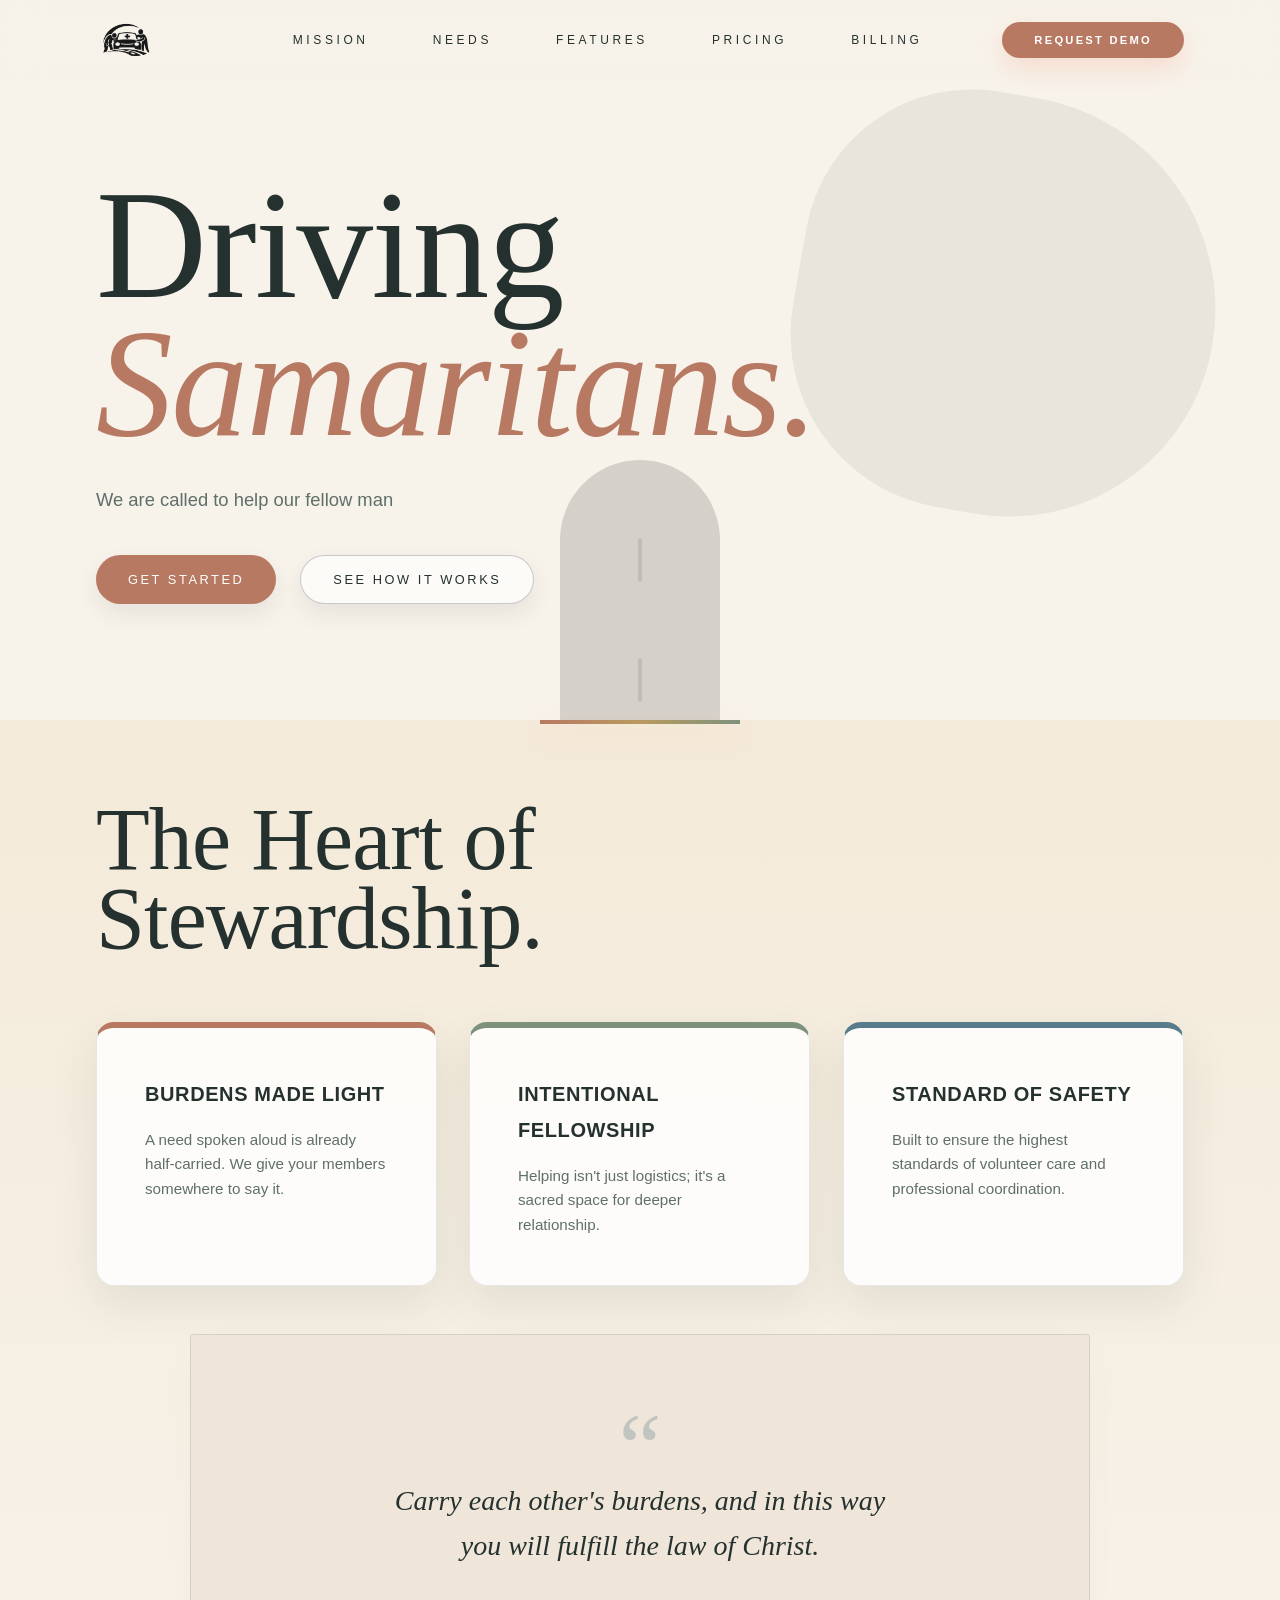
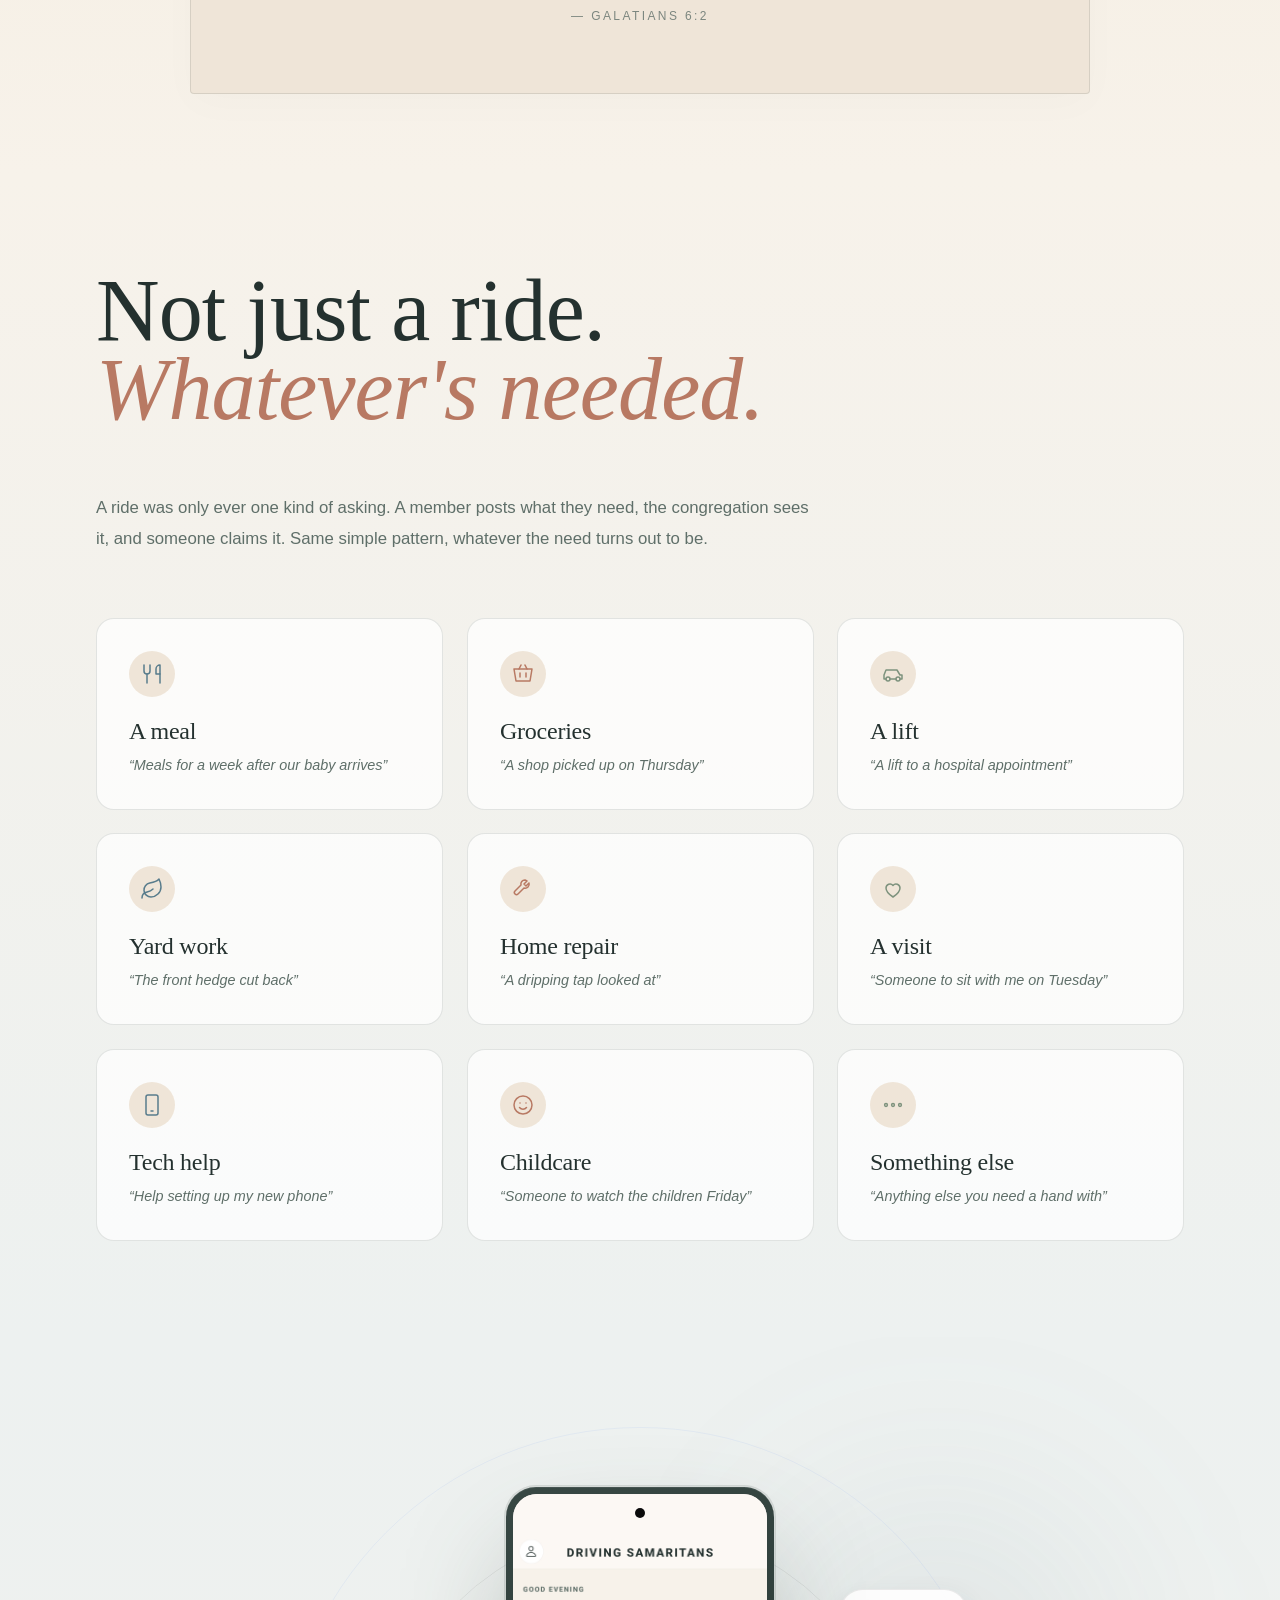
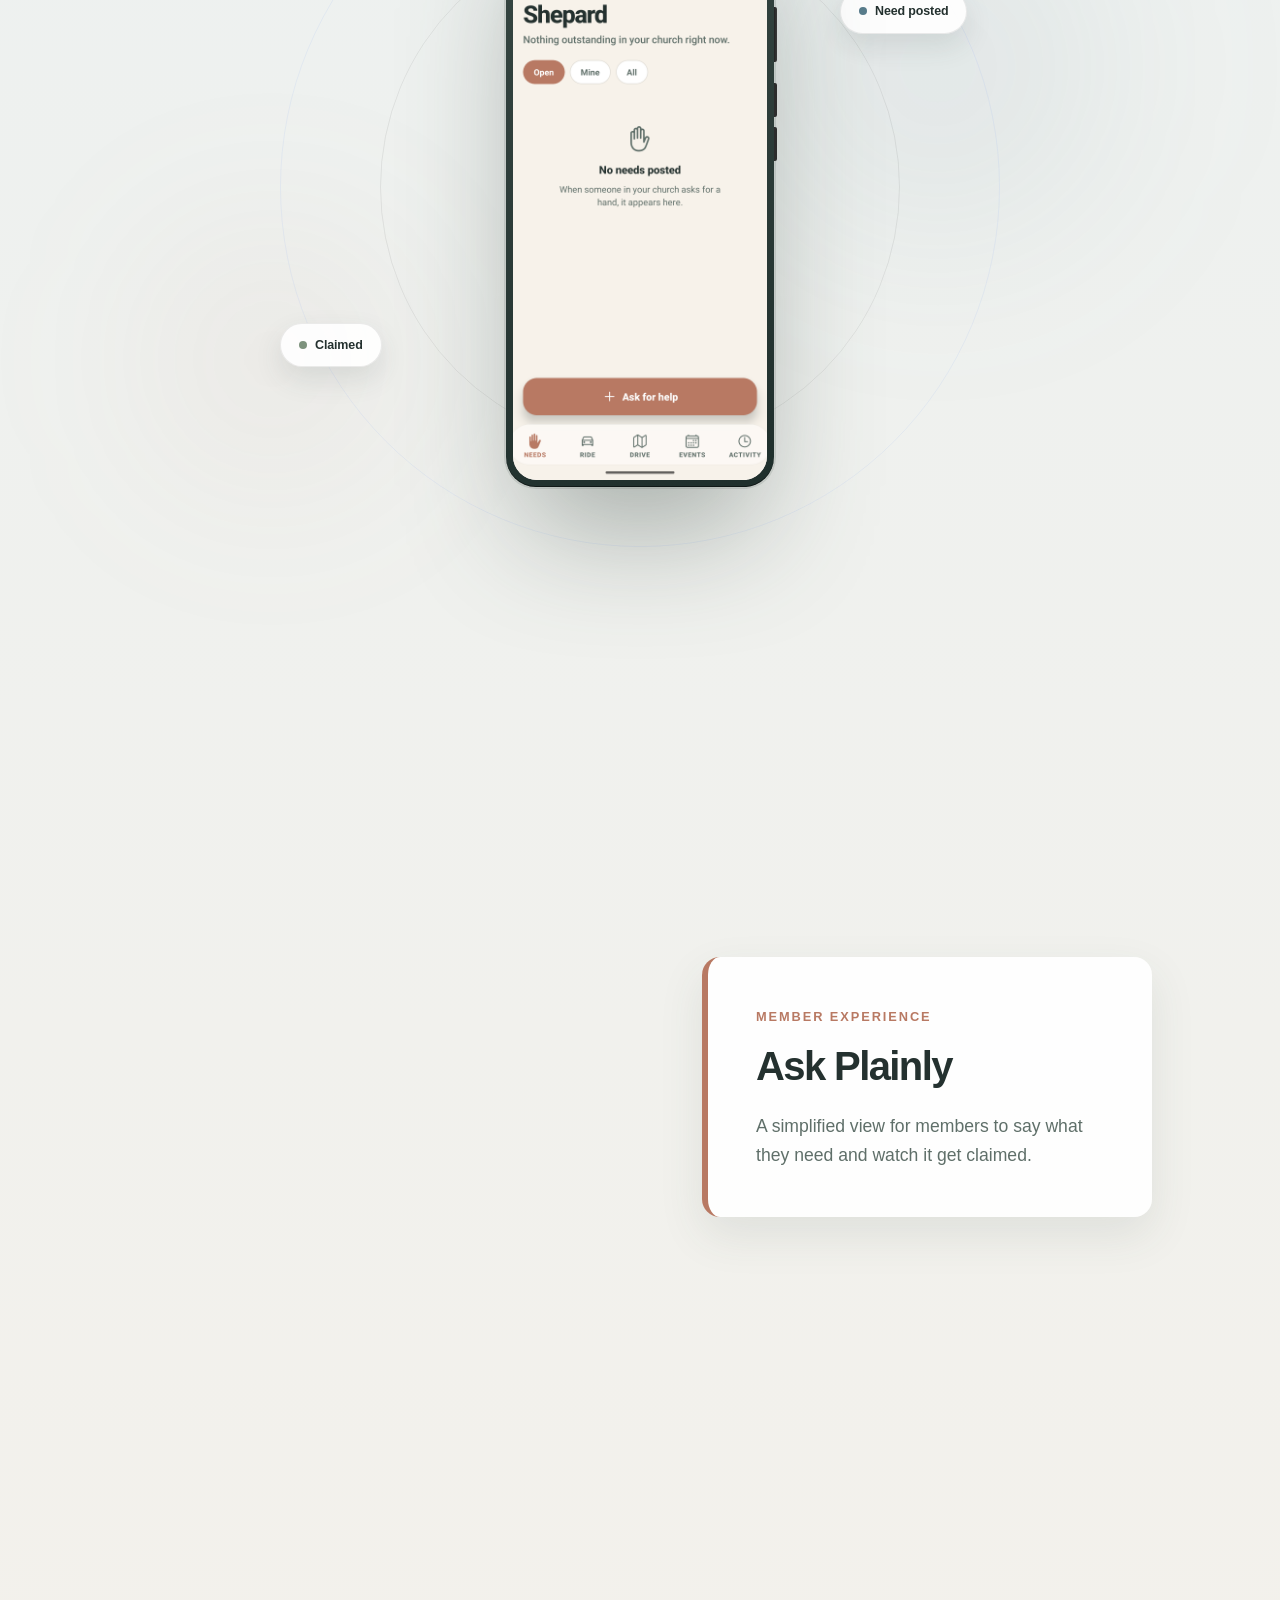
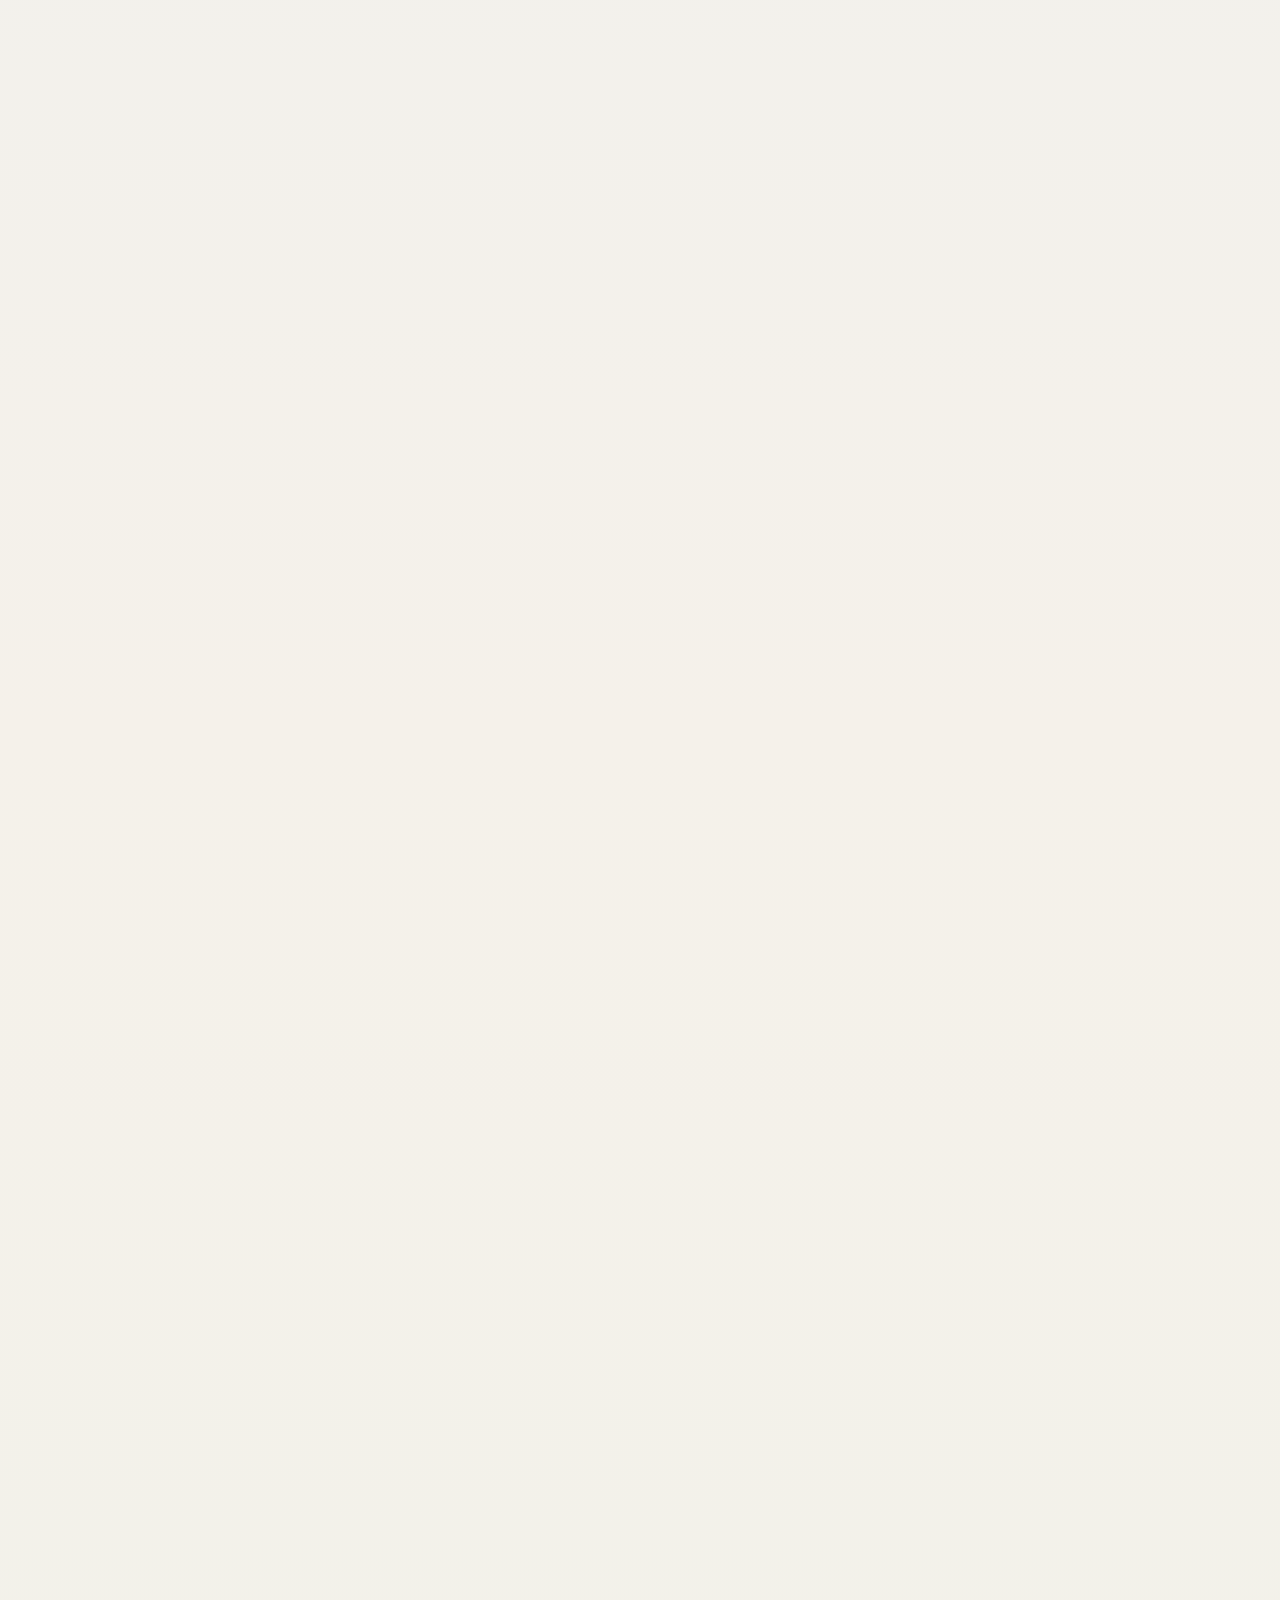
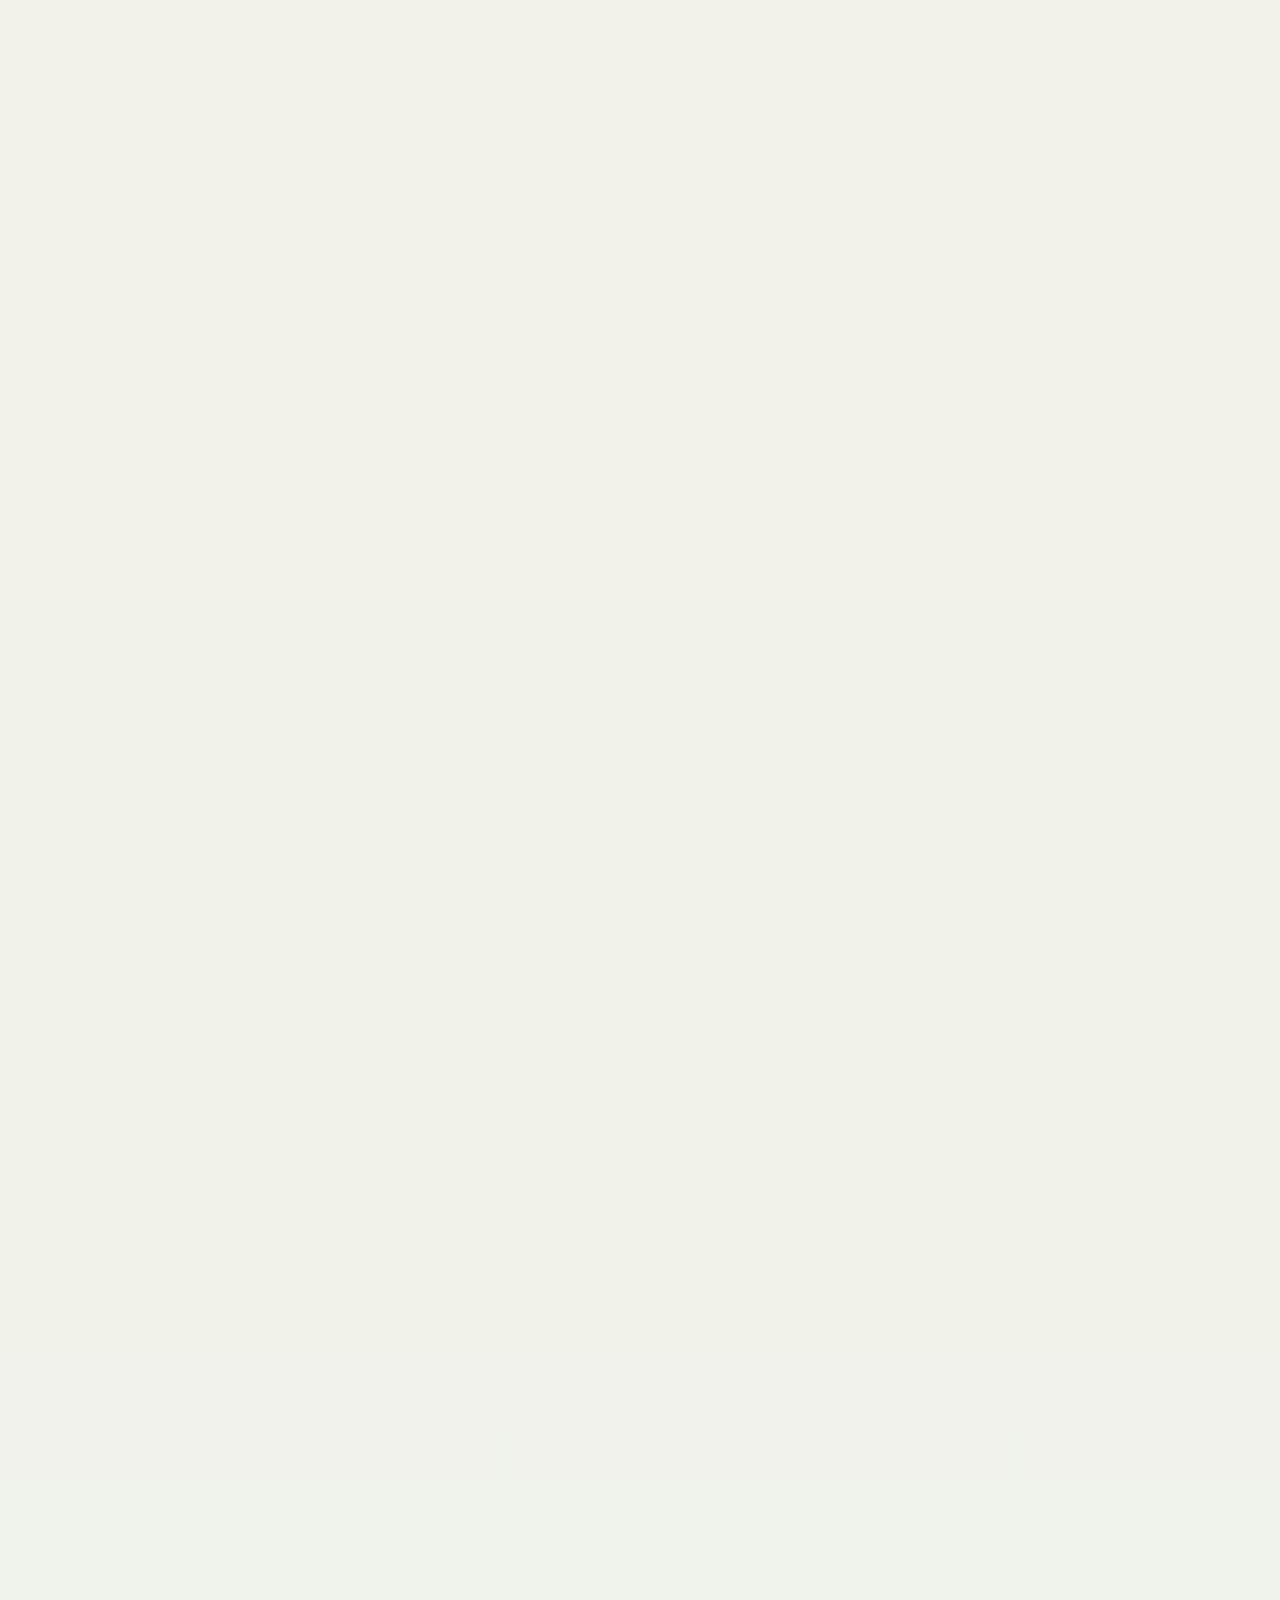
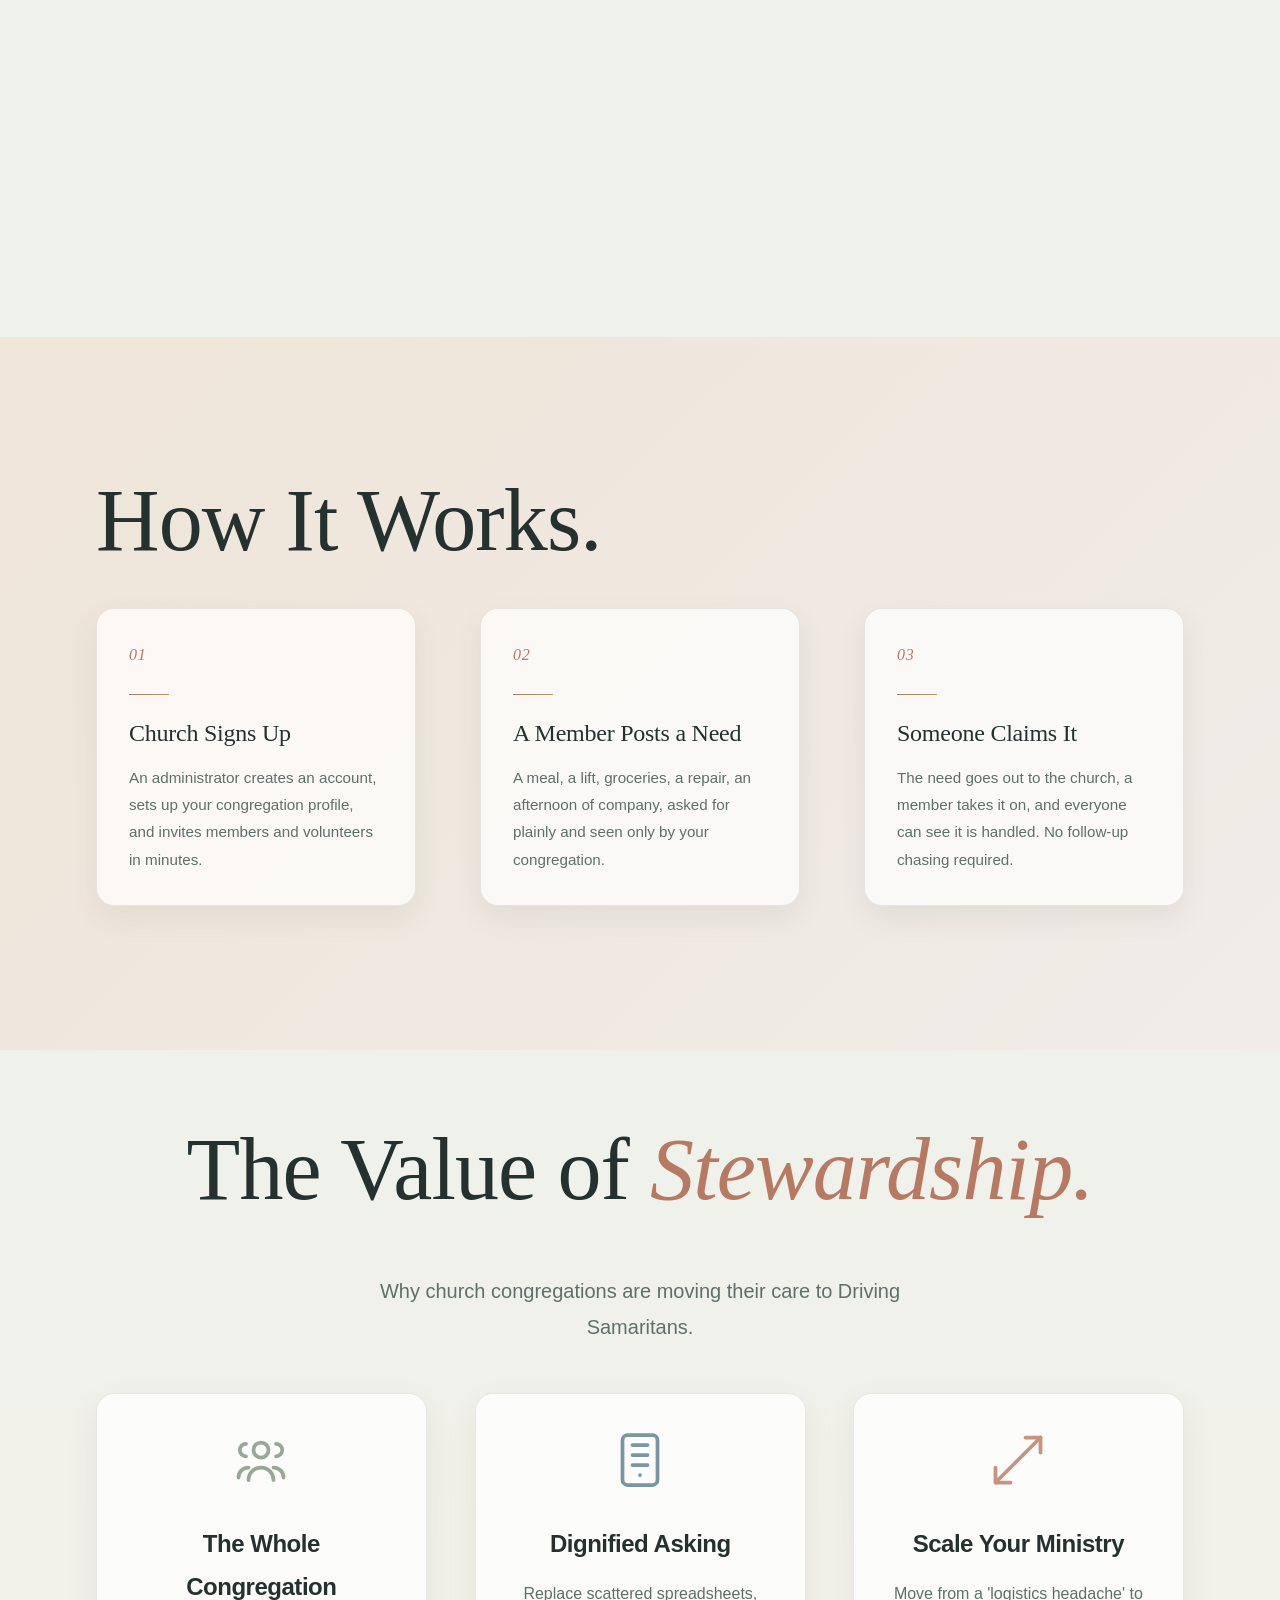
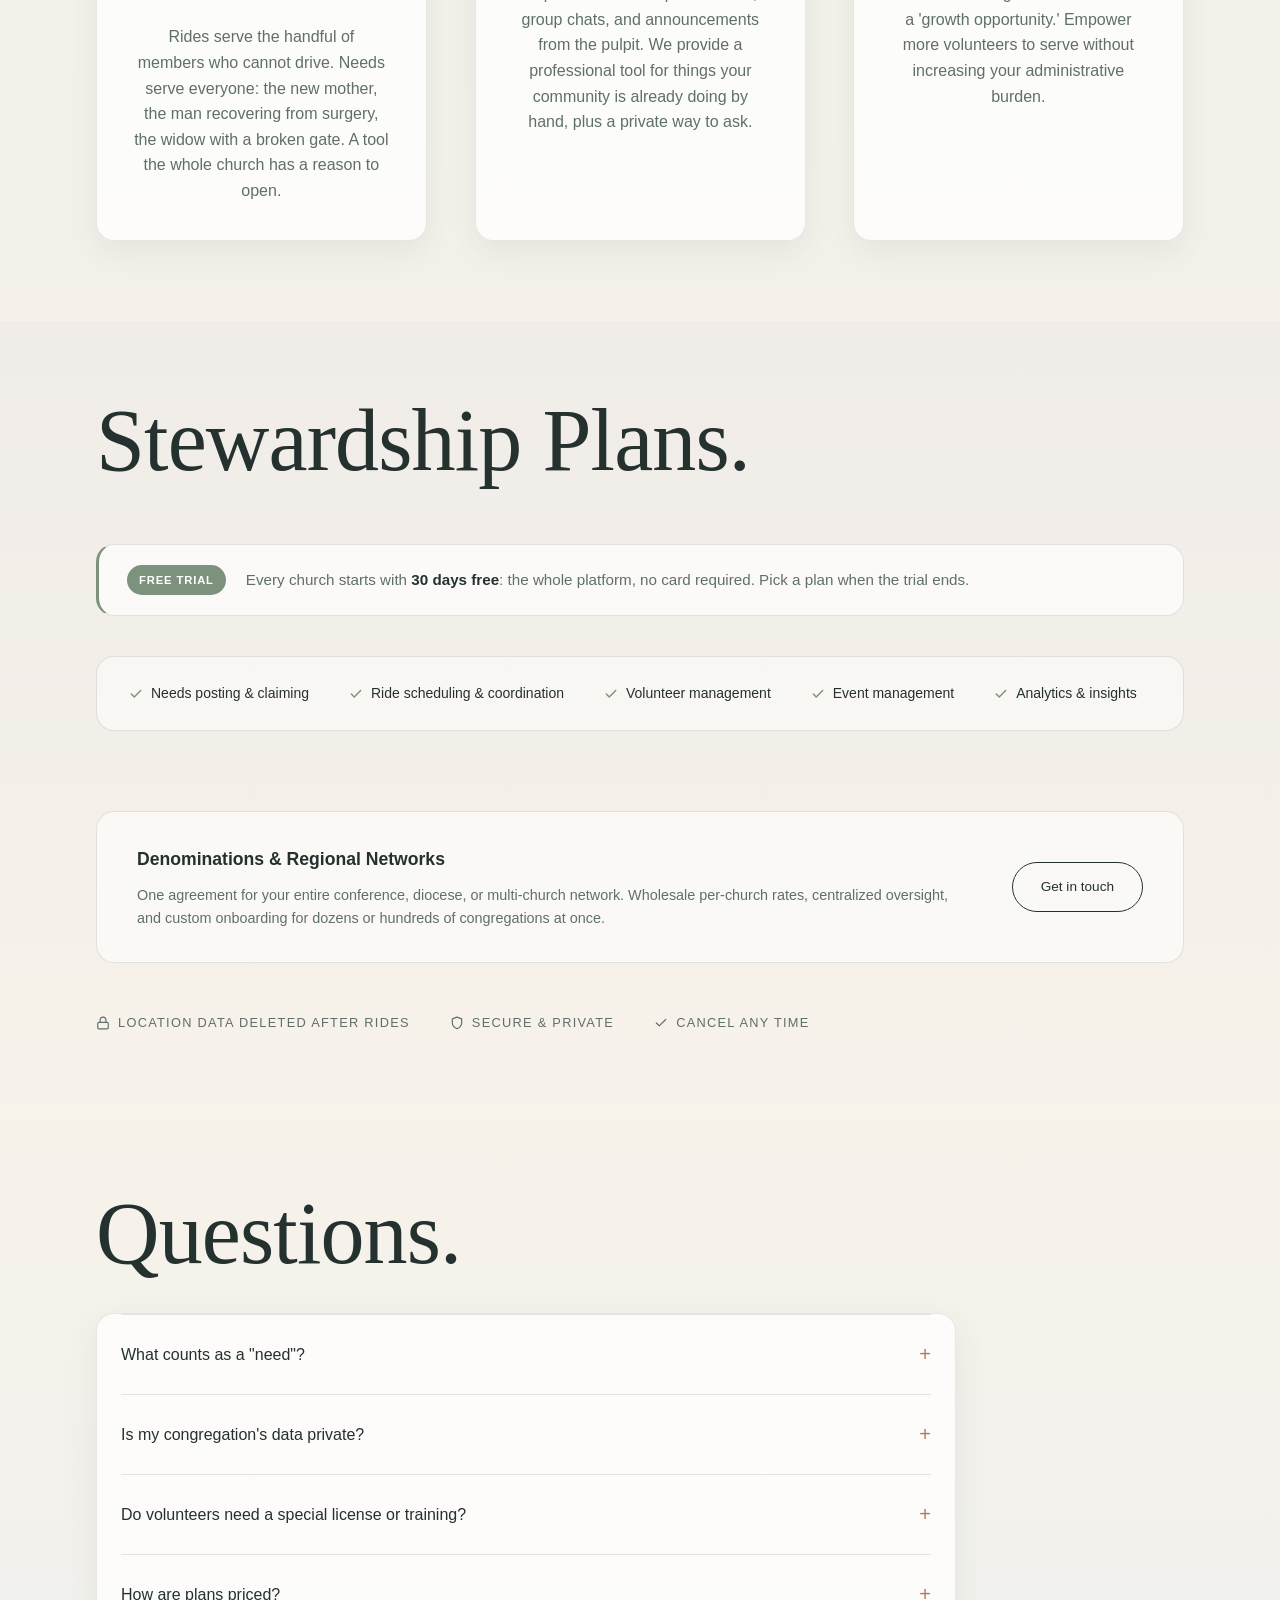
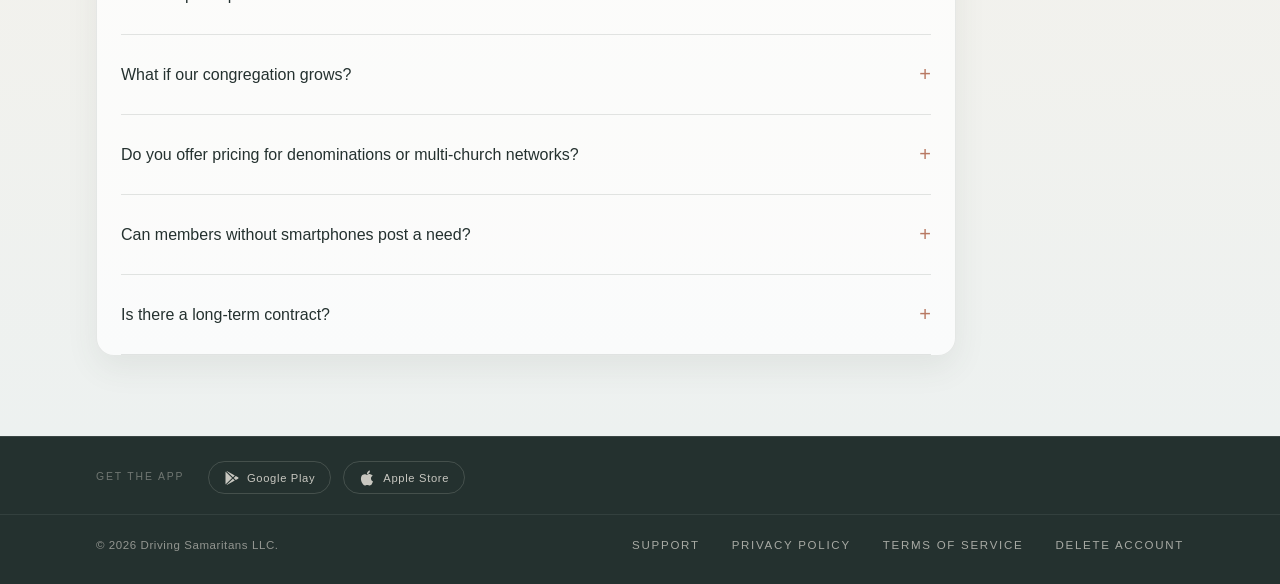
==== commit b91896c1: "Updates" ====
--- a/index.html
+++ b/index.html
@@ -1,10 +1,10 @@
-<!doctype html><html lang="en"><head><meta charset="utf-8"/><meta name="viewport" content="width=device-width,initial-scale=1"/><meta name="theme-color" content="#ffffff"/><link rel="icon" type="image/png" href="/favicon.png"/><link rel="apple-touch-icon" href="/apple-touch-icon.png"/><title>Driving Samaritans | Church Needs &amp; Volunteer Coordination</title><meta name="title" content="Driving Samaritans | Church Needs &amp; Volunteer Coordination"/><meta name="description" content="The place your church asks for help. Members post a need — a meal, a lift, groceries, yard work, a repair, a visit — the congregation sees it, and someone claims it. Free trial, then from $20/month."/><link rel="canonical" href="https://drivingsamaritans.com/"/><script type="text/javascript">!function(e){if("/"===e.search[1]){var l=e.search.slice(1).split("&").map(function(e){return e.replace(/~and~/g,"&")}).join("?");window.history.replaceState(null,null,e.pathname.slice(0,-1)+l+e.hash)}else 0===e.hash.indexOf("#/")&&window.history.replaceState(null,null,e.hash.slice(1))}(window.location)</script><meta property="og:type" content="website"/><meta property="og:site_name" content="Driving Samaritans"/><meta property="og:url" content="https://drivingsamaritans.com/"/><meta property="og:title" content="Driving Samaritans | Church Needs &amp; Volunteer Coordination"/><meta property="og:description" content="A premium platform for churches to meet each other's needs with dignity. Meals, lifts, errands, repairs, and company — asked for plainly, claimed by the congregation."/><meta property="og:image" content="https://drivingsamaritans.com/logo.png"/><meta property="twitter:card" content="summary_large_image"/><meta property="twitter:url" content="https://drivingsamaritans.com/"/><meta property="twitter:title" content="Driving Samaritans | Church Needs &amp; Volunteer Coordination"/><meta property="twitter:description" content="A premium platform for churches to meet each other's needs with dignity. Meals, lifts, errands, repairs, and company — asked for plainly, claimed by the congregation."/><meta property="twitter:image" content="https://drivingsamaritans.com/logo.png"/><script type="application/ld+json">{
+<!doctype html><html lang="en"><head><meta charset="utf-8"/><meta name="viewport" content="width=device-width,initial-scale=1"/><meta name="theme-color" content="#ffffff"/><link rel="icon" type="image/png" href="/favicon.png"/><link rel="apple-touch-icon" href="/apple-touch-icon.png"/><title>Driving Samaritans | Church Needs &amp; Volunteer Coordination</title><meta name="title" content="Driving Samaritans | Church Needs &amp; Volunteer Coordination"/><meta name="description" content="The place your church asks for help. Members post a need, like a meal, a lift, groceries, yard work, a repair, or a visit. The congregation sees it, and someone claims it. Free trial, then from $20/month."/><link rel="canonical" href="https://drivingsamaritans.com/"/><script type="text/javascript">!function(e){if("/"===e.search[1]){var l=e.search.slice(1).split("&").map(function(e){return e.replace(/~and~/g,"&")}).join("?");window.history.replaceState(null,null,e.pathname.slice(0,-1)+l+e.hash)}else 0===e.hash.indexOf("#/")&&window.history.replaceState(null,null,e.hash.slice(1))}(window.location)</script><meta property="og:type" content="website"/><meta property="og:site_name" content="Driving Samaritans"/><meta property="og:url" content="https://drivingsamaritans.com/"/><meta property="og:title" content="Driving Samaritans | Church Needs &amp; Volunteer Coordination"/><meta property="og:description" content="A premium platform for churches to meet each other's needs with dignity. Meals, lifts, errands, repairs, and company, asked for plainly and claimed by the congregation."/><meta property="og:image" content="https://drivingsamaritans.com/logo.png"/><meta property="twitter:card" content="summary_large_image"/><meta property="twitter:url" content="https://drivingsamaritans.com/"/><meta property="twitter:title" content="Driving Samaritans | Church Needs &amp; Volunteer Coordination"/><meta property="twitter:description" content="A premium platform for churches to meet each other's needs with dignity. Meals, lifts, errands, repairs, and company, asked for plainly and claimed by the congregation."/><meta property="twitter:image" content="https://drivingsamaritans.com/logo.png"/><script type="application/ld+json">{
         "@context": "https://schema.org",
         "@type": "SoftwareApplication",
         "name": "Driving Samaritans",
         "operatingSystem": "Web",
         "applicationCategory": "BusinessApplication",
-        "description": "Church needs and volunteer coordination platform — members post what they need, the congregation claims it.",
+        "description": "Church needs and volunteer coordination platform. Members post what they need, the congregation claims it.",
         "offers": {
           "@type": "Offer",
           "price": "20.00",
@@ -20,7 +20,7 @@
             "name": "What counts as a need?",
             "acceptedAnswer": {
               "@type": "Answer",
-              "text": "Anything your congregation can help with: a meal after a birth or surgery, groceries, a lift to an appointment, yard work, a home repair, a visit, help with a phone or computer, childcare — or something else entirely. A member posts what they need, the church sees it, and someone claims it."
+              "text": "Anything your congregation can help with: a meal after a birth or surgery, groceries, a lift to an appointment, yard work, a home repair, a visit, help with a phone or computer, childcare, or something else entirely. A member posts what they need, the church sees it, and someone claims it."
             }
           },
           {
@@ -28,7 +28,7 @@
             "name": "Is this still a rides app?",
             "acceptedAnswer": {
               "@type": "Answer",
-              "text": "Rides are one kind of need, and they keep everything they always had — navigation, scheduling, volunteer driver coordination. We simply stopped assuming a ride was the only thing a church member might need."
+              "text": "Rides are one kind of need, and they keep everything they always had: navigation, scheduling, volunteer driver coordination. We simply stopped assuming a ride was the only thing a church member might need."
             }
           },
           {
@@ -52,8 +52,8 @@
             "name": "Is there a long-term contract?",
             "acceptedAnswer": {
               "@type": "Answer",
-              "text": "No long-term commitment required — plans are billed month-to-month and you can cancel any time."
+              "text": "No long-term commitment required. Plans are billed month-to-month and you can cancel any time."
             }
           }
         ]
-      }</script><script defer="defer" src="/static/js/main.a8ef41e1.js"></script><link href="/static/css/main.cc7bd84e.css" rel="stylesheet"></head><body><noscript>You need to enable JavaScript to run this app.</noscript><div id="root"></div></body></html>+      }</script><script defer="defer" src="/static/js/main.276229b4.js"></script><link href="/static/css/main.cc7bd84e.css" rel="stylesheet"></head><body><noscript>You need to enable JavaScript to run this app.</noscript><div id="root"></div></body></html>
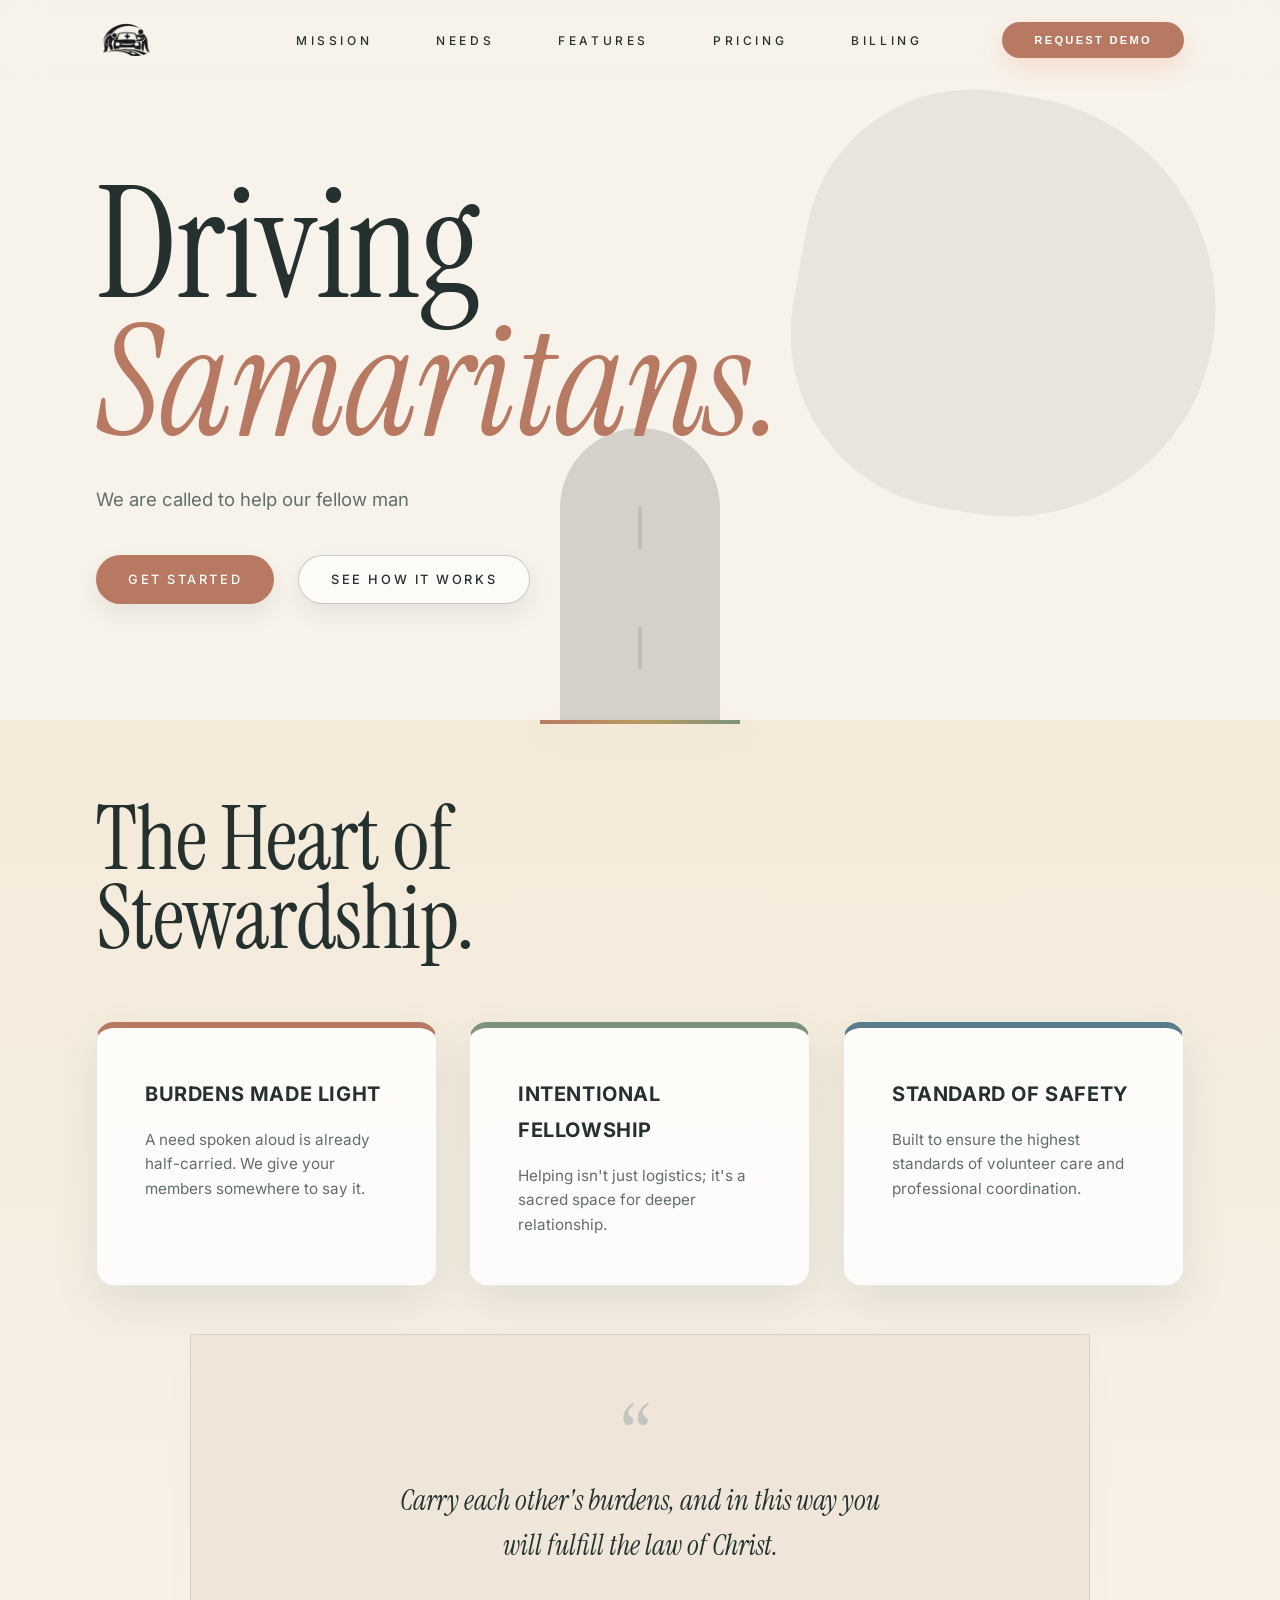
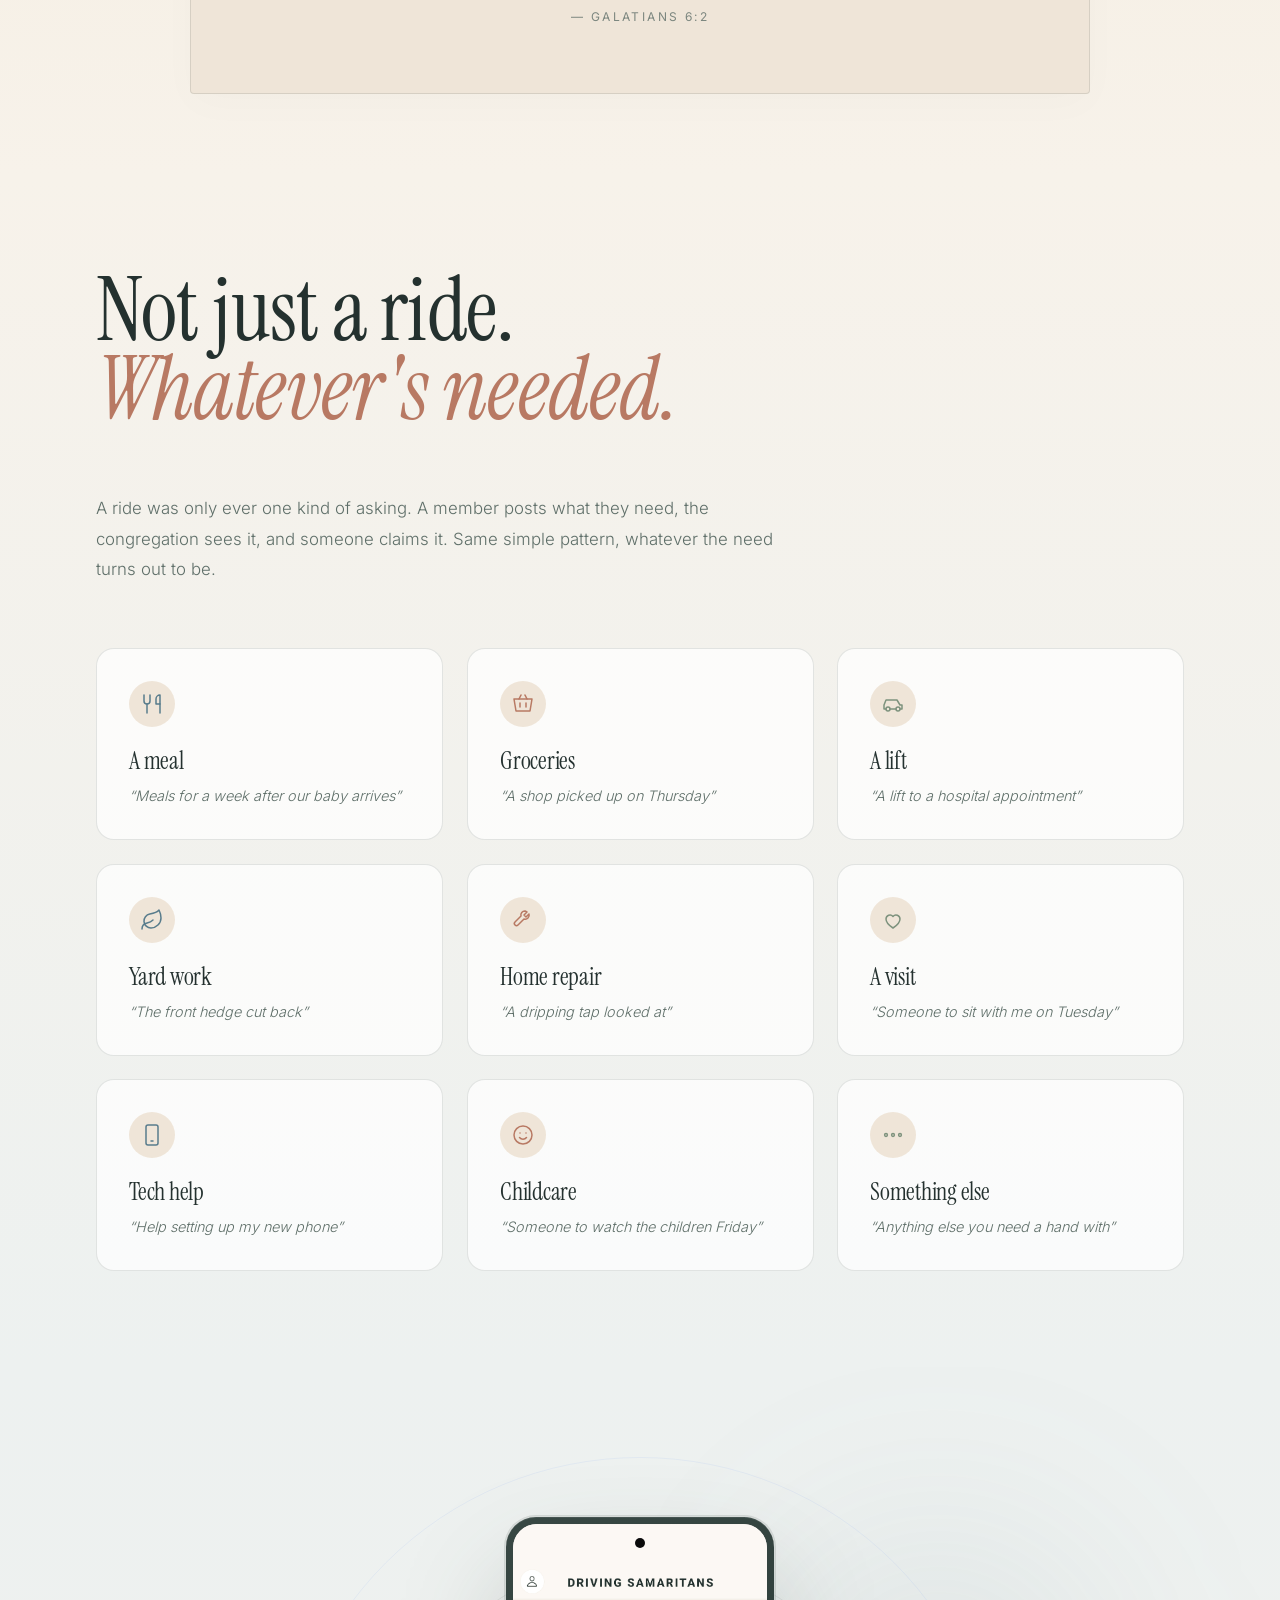
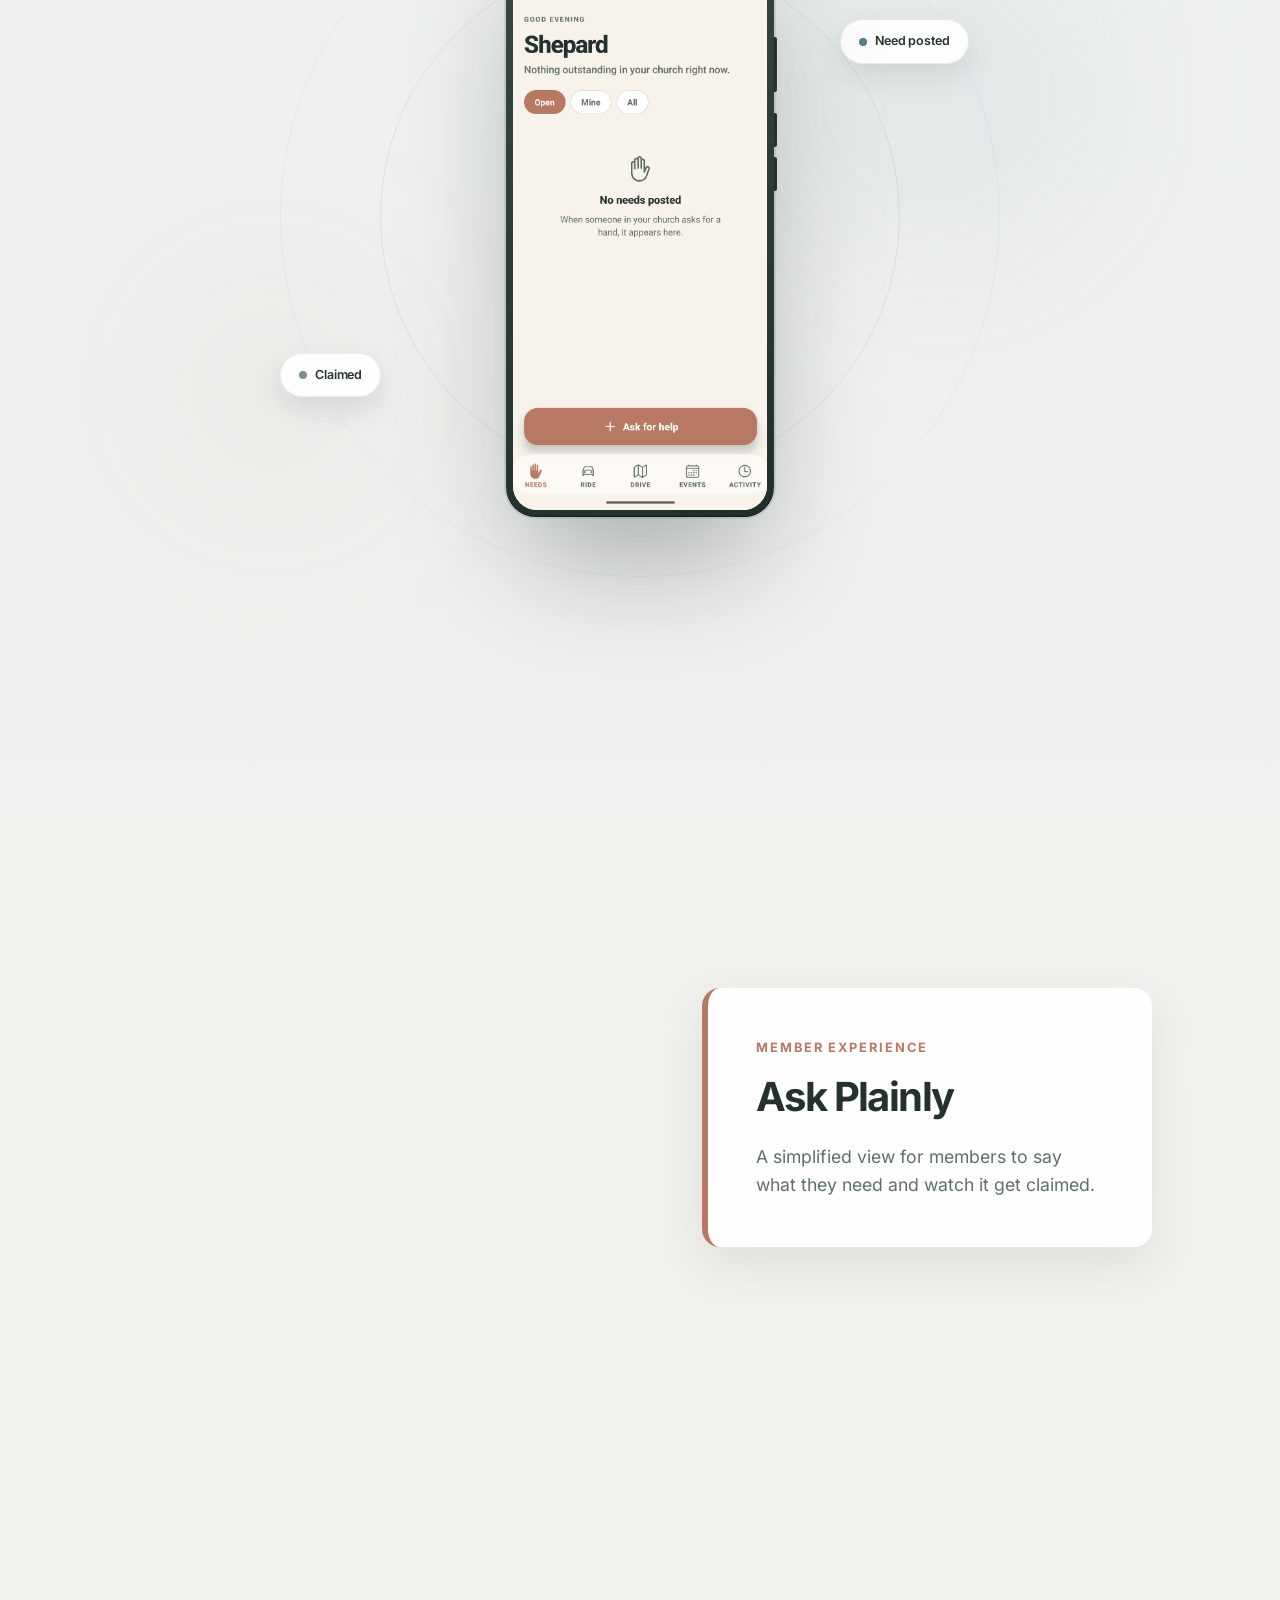
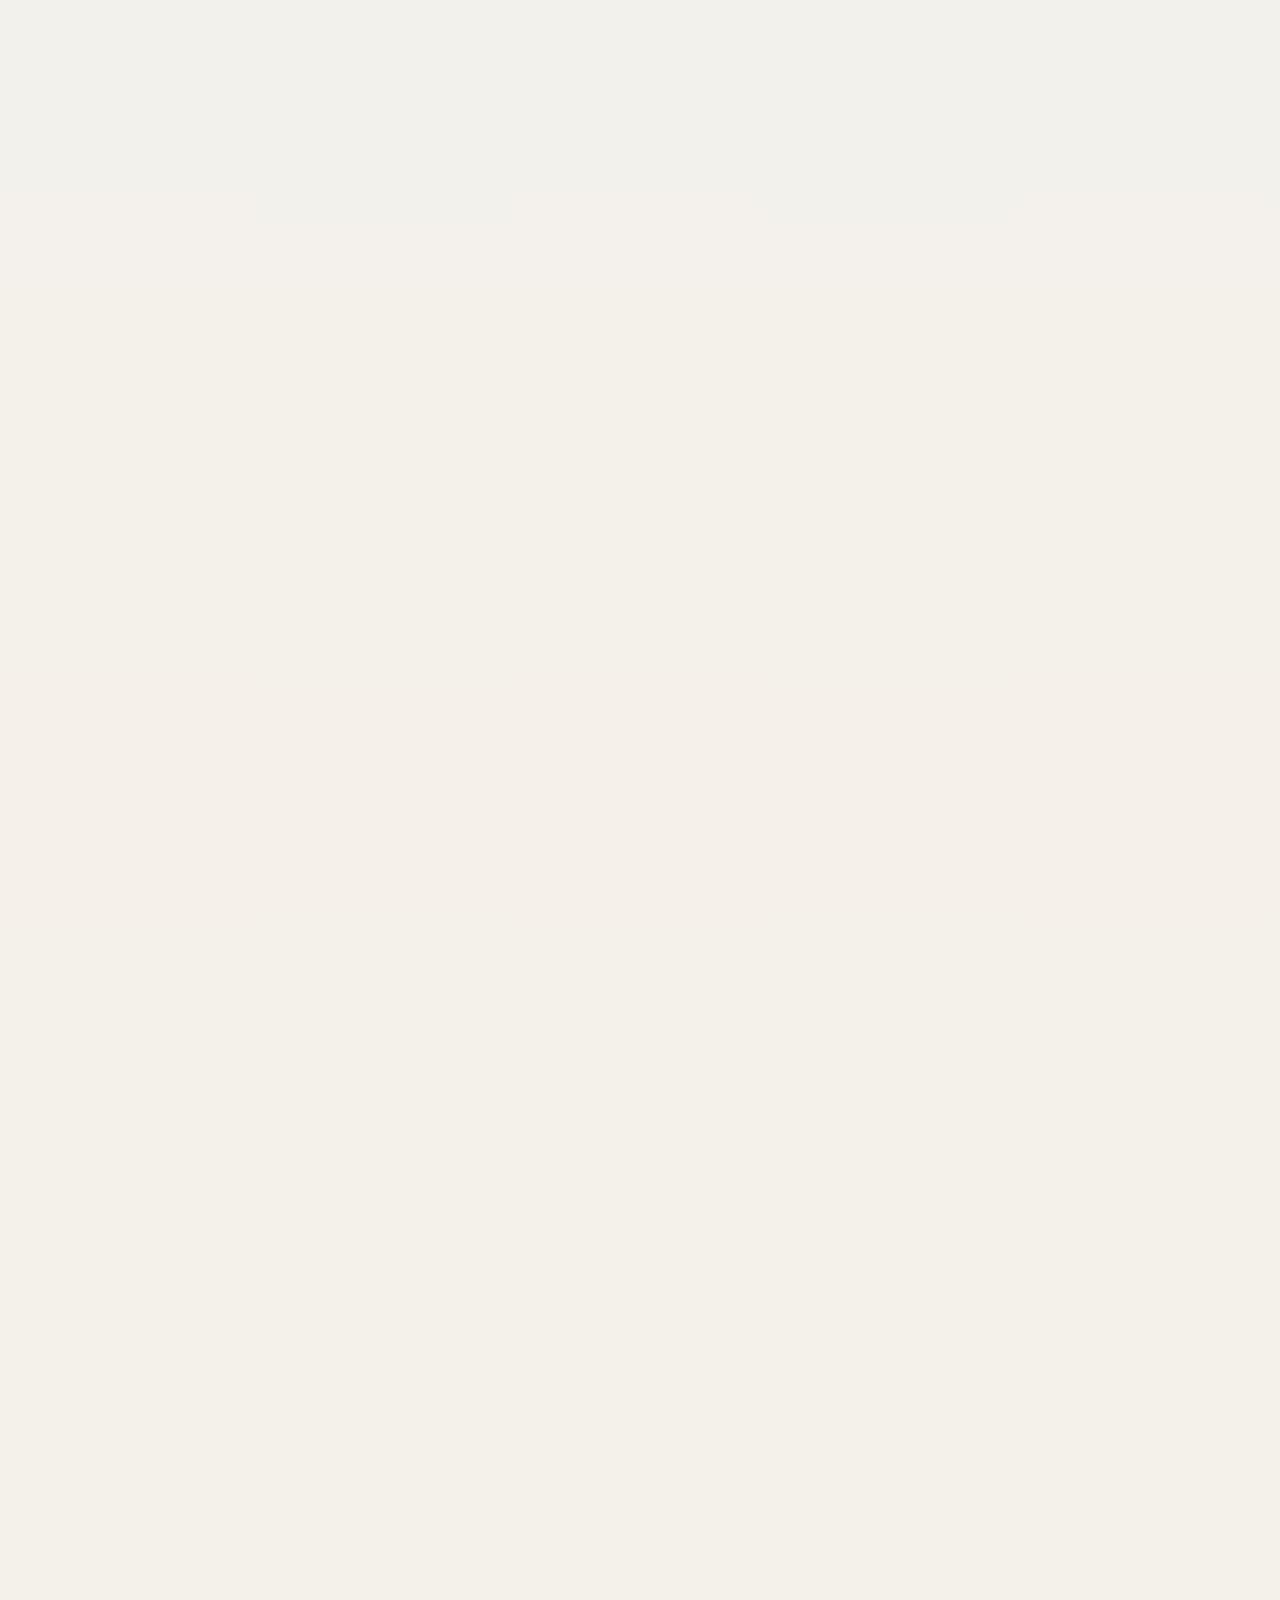
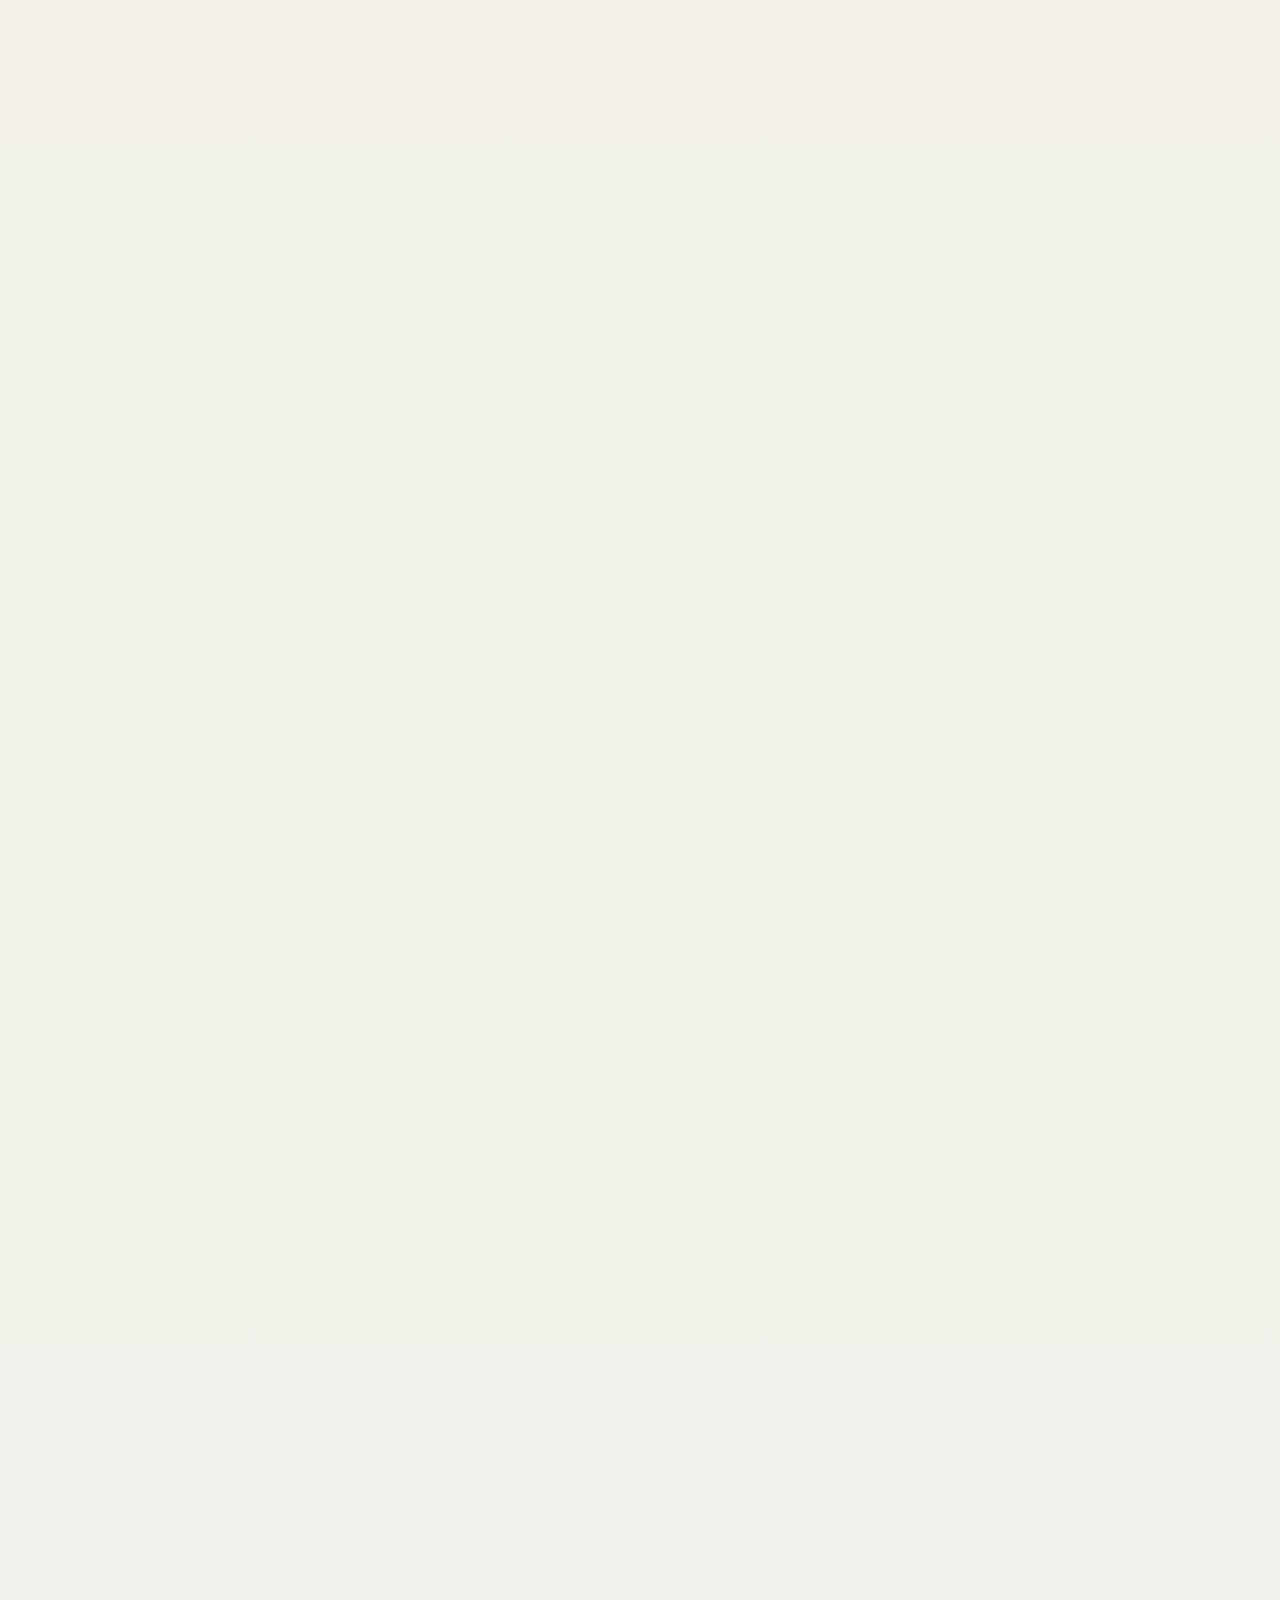
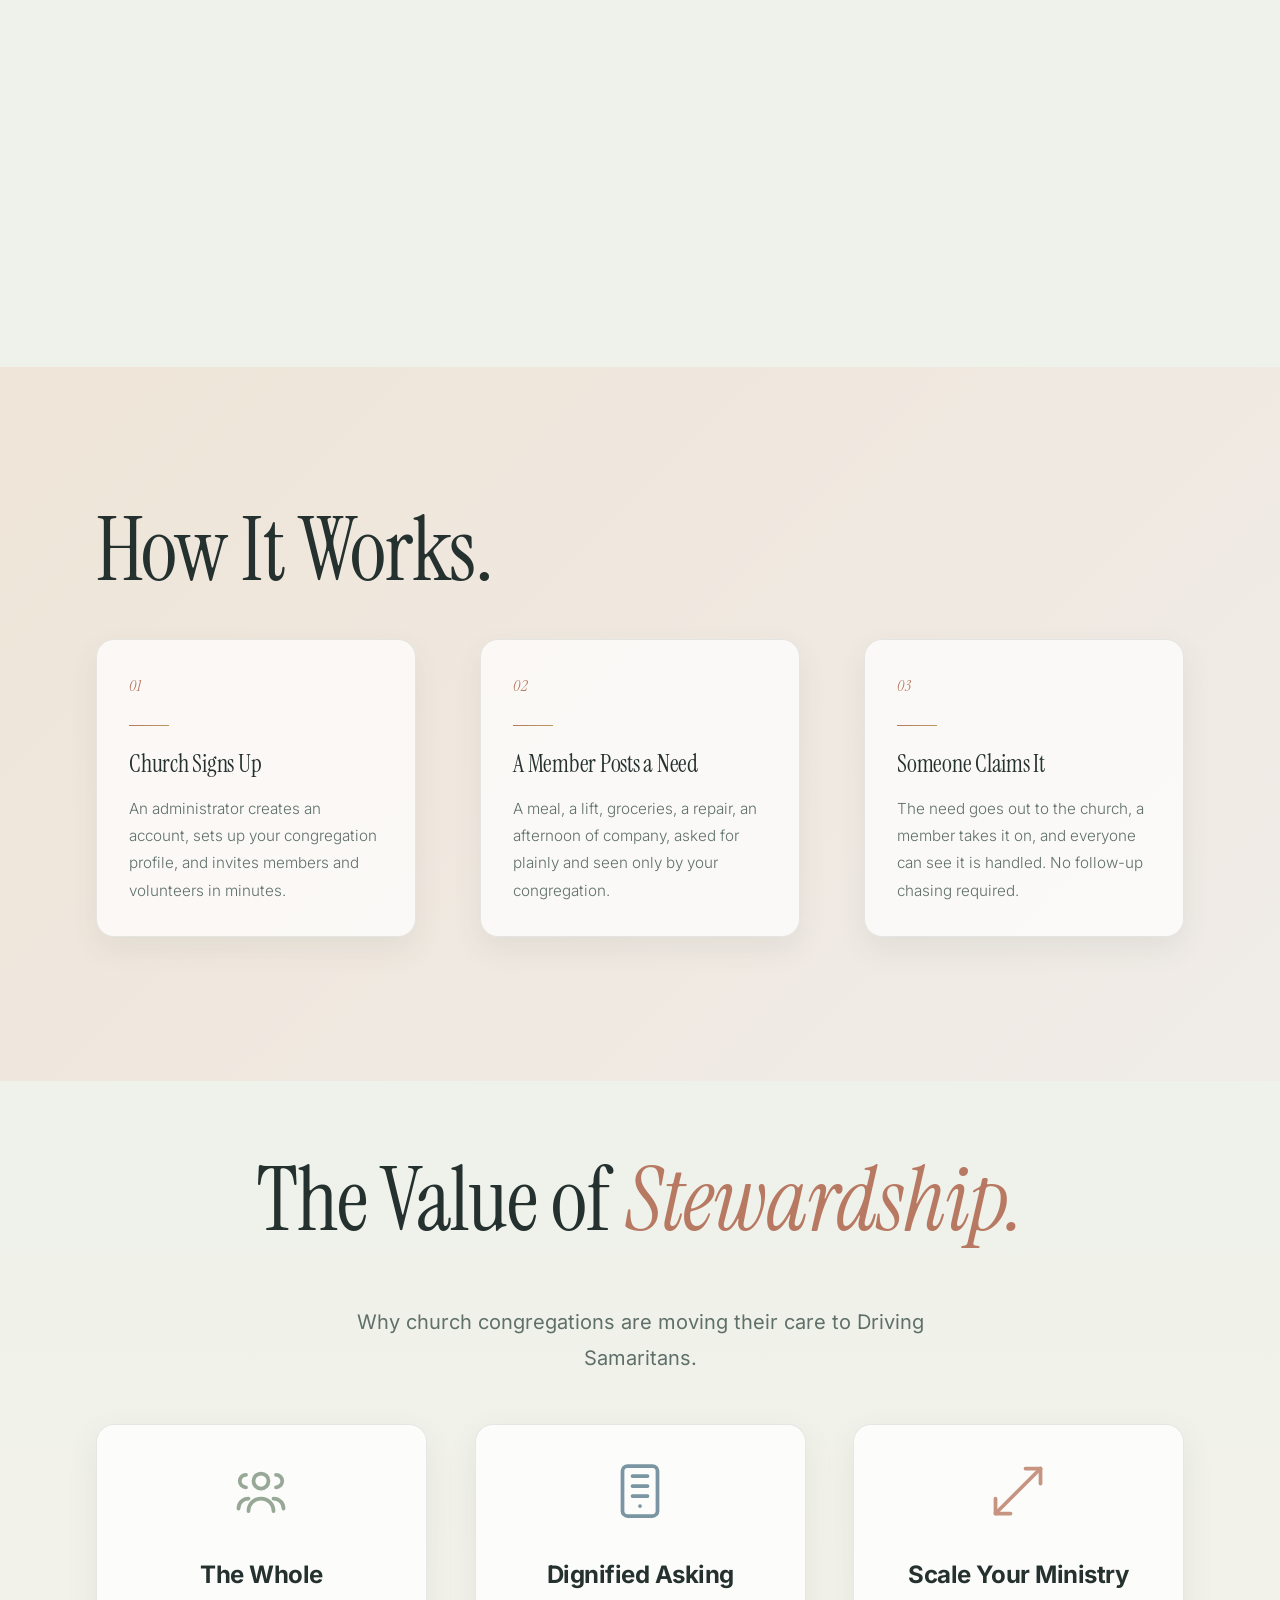
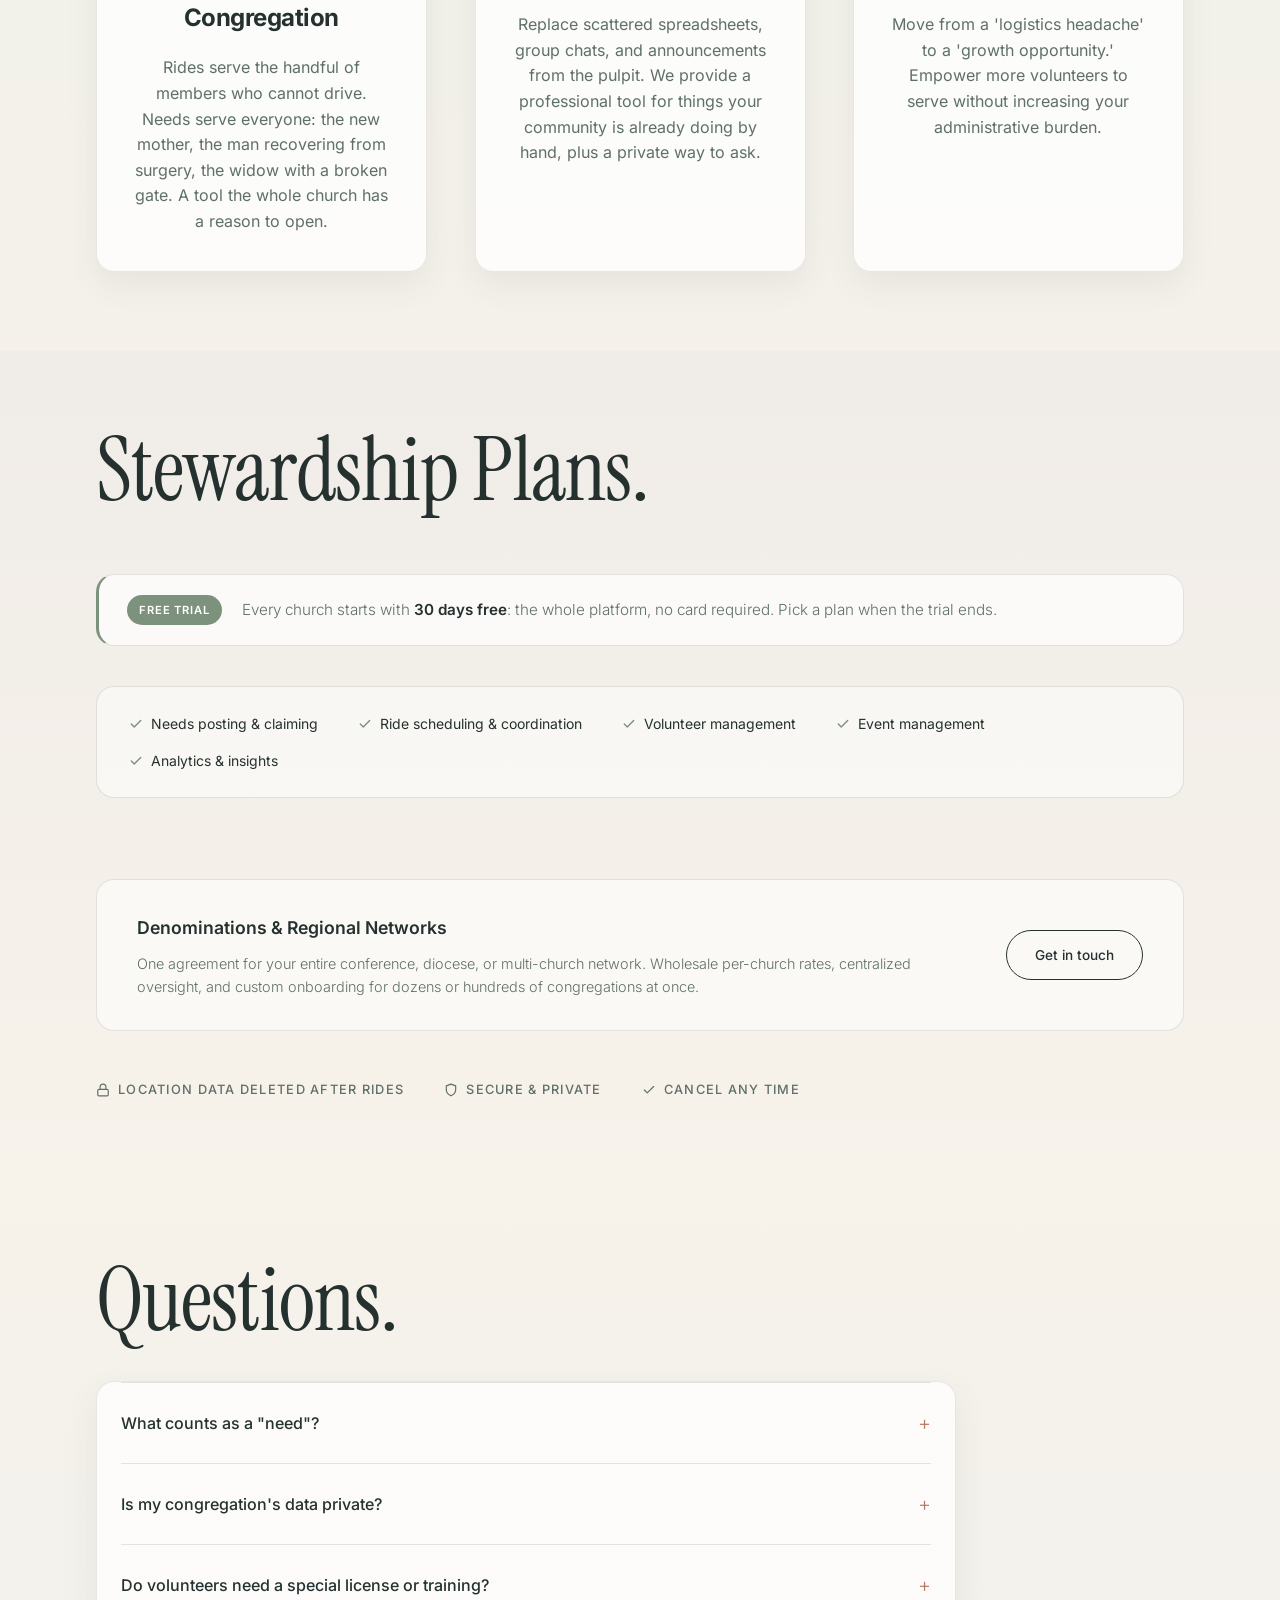
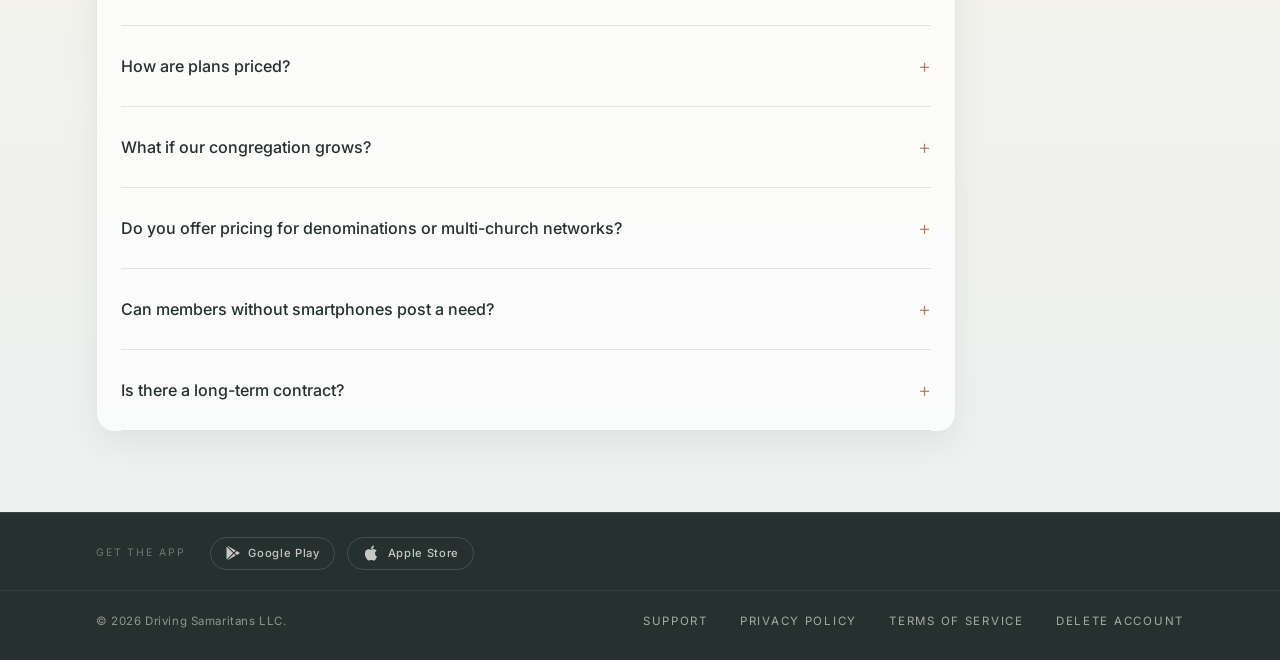
==== commit f233cd77: "Updates" ====
--- a/index.html
+++ b/index.html
@@ -1,4 +1,4 @@
-<!doctype html><html lang="en"><head><meta charset="utf-8"/><meta name="viewport" content="width=device-width,initial-scale=1"/><meta name="theme-color" content="#ffffff"/><link rel="icon" type="image/png" href="/favicon.png"/><link rel="apple-touch-icon" href="/apple-touch-icon.png"/><title>Driving Samaritans | Church Needs &amp; Volunteer Coordination</title><meta name="title" content="Driving Samaritans | Church Needs &amp; Volunteer Coordination"/><meta name="description" content="The place your church asks for help. Members post a need, like a meal, a lift, groceries, yard work, a repair, or a visit. The congregation sees it, and someone claims it. Free trial, then from $20/month."/><link rel="canonical" href="https://drivingsamaritans.com/"/><script type="text/javascript">!function(e){if("/"===e.search[1]){var l=e.search.slice(1).split("&").map(function(e){return e.replace(/~and~/g,"&")}).join("?");window.history.replaceState(null,null,e.pathname.slice(0,-1)+l+e.hash)}else 0===e.hash.indexOf("#/")&&window.history.replaceState(null,null,e.hash.slice(1))}(window.location)</script><meta property="og:type" content="website"/><meta property="og:site_name" content="Driving Samaritans"/><meta property="og:url" content="https://drivingsamaritans.com/"/><meta property="og:title" content="Driving Samaritans | Church Needs &amp; Volunteer Coordination"/><meta property="og:description" content="A premium platform for churches to meet each other's needs with dignity. Meals, lifts, errands, repairs, and company, asked for plainly and claimed by the congregation."/><meta property="og:image" content="https://drivingsamaritans.com/logo.png"/><meta property="twitter:card" content="summary_large_image"/><meta property="twitter:url" content="https://drivingsamaritans.com/"/><meta property="twitter:title" content="Driving Samaritans | Church Needs &amp; Volunteer Coordination"/><meta property="twitter:description" content="A premium platform for churches to meet each other's needs with dignity. Meals, lifts, errands, repairs, and company, asked for plainly and claimed by the congregation."/><meta property="twitter:image" content="https://drivingsamaritans.com/logo.png"/><script type="application/ld+json">{
+<!doctype html><html lang="en"><head><meta charset="utf-8"/><meta name="viewport" content="width=device-width,initial-scale=1"/><meta name="theme-color" content="#f7f2ea"/><style>body,html{margin:0;background:#f7f2ea}.boot-splash{min-height:100vh;display:flex;align-items:center;justify-content:center}.boot-splash img{width:96px;height:96px;opacity:0;animation:boot-fade .6s ease .35s forwards}@keyframes boot-fade{to{opacity:.9}}@media (prefers-reduced-motion:reduce){.boot-splash img{animation:none;opacity:.9}}</style><link rel="icon" type="image/png" href="/favicon.png"/><link rel="apple-touch-icon" href="/apple-touch-icon.png"/><title>Driving Samaritans | Church Needs &amp; Volunteer Coordination</title><meta name="title" content="Driving Samaritans | Church Needs &amp; Volunteer Coordination"/><meta name="description" content="The place your church asks for help. Members post a need, like a meal, a lift, groceries, yard work, a repair, or a visit. The congregation sees it, and someone claims it. Free trial, then from $20/month."/><link rel="canonical" href="https://drivingsamaritans.com/"/><script type="text/javascript">!function(e){if("/"===e.search[1]){var l=e.search.slice(1).split("&").map(function(e){return e.replace(/~and~/g,"&")}).join("?");window.history.replaceState(null,null,e.pathname.slice(0,-1)+l+e.hash)}else 0===e.hash.indexOf("#/")&&window.history.replaceState(null,null,e.hash.slice(1))}(window.location)</script><meta property="og:type" content="website"/><meta property="og:site_name" content="Driving Samaritans"/><meta property="og:url" content="https://drivingsamaritans.com/"/><meta property="og:title" content="Driving Samaritans | Church Needs &amp; Volunteer Coordination"/><meta property="og:description" content="A premium platform for churches to meet each other's needs with dignity. Meals, lifts, errands, repairs, and company, asked for plainly and claimed by the congregation."/><meta property="og:image" content="https://drivingsamaritans.com/og-image.png"/><meta property="og:image:width" content="1200"/><meta property="og:image:height" content="630"/><meta property="og:image:alt" content="The Driving Samaritans app: a church needs feed, ride requests and the driver map."/><meta property="twitter:card" content="summary_large_image"/><meta property="twitter:url" content="https://drivingsamaritans.com/"/><meta property="twitter:title" content="Driving Samaritans | Church Needs &amp; Volunteer Coordination"/><meta property="twitter:description" content="A premium platform for churches to meet each other's needs with dignity. Meals, lifts, errands, repairs, and company, asked for plainly and claimed by the congregation."/><meta property="twitter:image" content="https://drivingsamaritans.com/og-image.png"/><script type="application/ld+json">{
         "@context": "https://schema.org",
         "@type": "SoftwareApplication",
         "name": "Driving Samaritans",
@@ -56,4 +56,4 @@
             }
           }
         ]
-      }</script><script defer="defer" src="/static/js/main.276229b4.js"></script><link href="/static/css/main.cc7bd84e.css" rel="stylesheet"></head><body><noscript>You need to enable JavaScript to run this app.</noscript><div id="root"></div></body></html>+      }</script><script defer="defer" src="/static/js/main.af7189d1.js"></script><link href="/static/css/main.64bf5250.css" rel="stylesheet"></head><body><noscript>You need to enable JavaScript to run this app.</noscript><div id="root"><div class="boot-splash"><img src="/splash-logo.png" alt=""/></div></div></body></html>
--- a/static/css/main.64bf5250.css
+++ b/static/css/main.64bf5250.css
@@ -0,0 +1 @@
+@font-face{font-display:swap;font-family:Inter Variable;font-style:normal;font-weight:100 900;src:url(/static/media/inter-cyrillic-ext-wght-normal.b5cdd4765614e027c252.woff2) format("woff2-variations");unicode-range:u+0460-052f,u+1c80-1c8a,u+20b4,u+2de0-2dff,u+a640-a69f,u+fe2e-fe2f}@font-face{font-display:swap;font-family:Inter Variable;font-style:normal;font-weight:100 900;src:url(/static/media/inter-cyrillic-wght-normal.49594fb515ba00213fc3.woff2) format("woff2-variations");unicode-range:u+0301,u+0400-045f,u+0490-0491,u+04b0-04b1,u+2116}@font-face{font-display:swap;font-family:Inter Variable;font-style:normal;font-weight:100 900;src:url(/static/media/inter-greek-ext-wght-normal.f4df85d151e5ee39bc2b.woff2) format("woff2-variations");unicode-range:u+1f??}@font-face{font-display:swap;font-family:Inter Variable;font-style:normal;font-weight:100 900;src:url(/static/media/inter-greek-wght-normal.4f908aee8194b11d9c35.woff2) format("woff2-variations");unicode-range:u+0370-0377,u+037a-037f,u+0384-038a,u+038c,u+038e-03a1,u+03a3-03ff}@font-face{font-display:swap;font-family:Inter Variable;font-style:normal;font-weight:100 900;src:url(/static/media/inter-vietnamese-wght-normal.ab4bb8dcda024fe6eff2.woff2) format("woff2-variations");unicode-range:u+0102-0103,u+0110-0111,u+0128-0129,u+0168-0169,u+01a0-01a1,u+01af-01b0,u+0300-0301,u+0303-0304,u+0308-0309,u+0323,u+0329,u+1ea0-1ef9,u+20ab}@font-face{font-display:swap;font-family:Inter Variable;font-style:normal;font-weight:100 900;src:url(/static/media/inter-latin-ext-wght-normal.8bff79fbfaa8b8167a0b.woff2) format("woff2-variations");unicode-range:u+0100-02ba,u+02bd-02c5,u+02c7-02cc,u+02ce-02d7,u+02dd-02ff,u+0304,u+0308,u+0329,u+1d00-1dbf,u+1e00-1e9f,u+1ef2-1eff,u+2020,u+20a0-20ab,u+20ad-20c0,u+2113,u+2c60-2c7f,u+a720-a7ff}@font-face{font-display:swap;font-family:Inter Variable;font-style:normal;font-weight:100 900;src:url(/static/media/inter-latin-wght-normal.4f2981d82860061bca3e.woff2) format("woff2-variations");unicode-range:u+00??,u+0131,u+0152-0153,u+02bb-02bc,u+02c6,u+02da,u+02dc,u+0304,u+0308,u+0329,u+2000-206f,u+20ac,u+2122,u+2191,u+2193,u+2212,u+2215,u+feff,u+fffd}@font-face{font-display:swap;font-family:"Instrument Serif";font-style:normal;font-weight:400;src:url(/static/media/instrument-serif-latin-ext-400-normal.7c8bacc1c9ea6ace4217.woff2) format("woff2"),url(/static/media/instrument-serif-latin-ext-400-normal.cf6fa7bb7435889d8b58.woff) format("woff");unicode-range:u+0100-02ba,u+02bd-02c5,u+02c7-02cc,u+02ce-02d7,u+02dd-02ff,u+0304,u+0308,u+0329,u+1d00-1dbf,u+1e00-1e9f,u+1ef2-1eff,u+2020,u+20a0-20ab,u+20ad-20c0,u+2113,u+2c60-2c7f,u+a720-a7ff}@font-face{font-display:swap;font-family:"Instrument Serif";font-style:normal;font-weight:400;src:url(/static/media/instrument-serif-latin-400-normal.3134e59245730678fd73.woff2) format("woff2"),url(/static/media/instrument-serif-latin-400-normal.b3f0afae4a01de9a0cef.woff) format("woff");unicode-range:u+00??,u+0131,u+0152-0153,u+02bb-02bc,u+02c6,u+02da,u+02dc,u+0304,u+0308,u+0329,u+2000-206f,u+20ac,u+2122,u+2191,u+2193,u+2212,u+2215,u+feff,u+fffd}@font-face{font-display:swap;font-family:"Instrument Serif";font-style:italic;font-weight:400;src:url(/static/media/instrument-serif-latin-ext-400-italic.7c98e8b989a7a8eb61a3.woff2) format("woff2"),url(/static/media/instrument-serif-latin-ext-400-italic.6e3efbaa575798dc9940.woff) format("woff");unicode-range:u+0100-02ba,u+02bd-02c5,u+02c7-02cc,u+02ce-02d7,u+02dd-02ff,u+0304,u+0308,u+0329,u+1d00-1dbf,u+1e00-1e9f,u+1ef2-1eff,u+2020,u+20a0-20ab,u+20ad-20c0,u+2113,u+2c60-2c7f,u+a720-a7ff}@font-face{font-display:swap;font-family:"Instrument Serif";font-style:italic;font-weight:400;src:url(/static/media/instrument-serif-latin-400-italic.6804771de1c805a5bc75.woff2) format("woff2"),url(/static/media/instrument-serif-latin-400-italic.b4518a2b5ea8dfe1a84b.woff) format("woff");unicode-range:u+00??,u+0131,u+0152-0153,u+02bb-02bc,u+02c6,u+02da,u+02dc,u+0304,u+0308,u+0329,u+2000-206f,u+20ac,u+2122,u+2191,u+2193,u+2212,u+2215,u+feff,u+fffd}:root{--bg-editorial:#f7f2ea;--header-bg-rgb:247,242,234;--charcoal:#24312f;--slate:#5f6f69;--accent-blue:#587c8c;--accent-coral:#b87963;--accent-mint:#7d927d;--accent-gold:#b99a5f;--warm-clay:#efe5d8;--section-mint:#eef2ea;--section-sky:#edf1f0;--section-lavender:#f0ece8;--section-honey:#f4ead9;--white:#fff;--font-serif:"Instrument Serif","Iowan Old Style","Palatino Linotype",Palatino,Georgia,serif;--font-sans:"Inter Variable","Inter",-apple-system,BlinkMacSystemFont,"Segoe UI",Roboto,"Helvetica Neue",sans-serif;--transition-fluid:all 0.8s cubic-bezier(0.16,1,0.3,1);--border-light:1px solid #24312f1f;--br:18px;--soft-shadow:0 18px 45px #3d4c461a}*{box-sizing:border-box;margin:0;padding:0}@media (max-width:768px){*{cursor:auto!important}}html{scroll-behavior:smooth}body,html{background:#f7f2ea;background:var(--bg-editorial);min-height:100%;width:100%}body{-webkit-font-smoothing:antialiased;color:#24312f;color:var(--charcoal);font-family:Inter Variable,Inter,-apple-system,BlinkMacSystemFont,Segoe UI,Roboto,Helvetica Neue,sans-serif;font-family:var(--font-sans);line-height:1.8}.blob-container{background:radial-gradient(circle at 84% -8%,#587c8c29 0,#0000 48%),radial-gradient(circle at 12% 20%,#b8796324 0,#0000 36%),radial-gradient(circle at 8% 92%,#7d927d24 0,#0000 46%);height:100vh;left:0;opacity:1;pointer-events:none;position:fixed;top:0;width:100vw;z-index:-2}.blob{display:none}.blob-1{background:#587c8c;background:var(--accent-blue);height:60vw;right:-10%;top:-10%;width:60vw}.blob-2{animation-delay:-5s;background:#efe5d8;background:var(--warm-clay);bottom:10%;height:50vw;left:-5%;width:50vw}@keyframes float{0%{transform:translate(0) scale(1)}to{transform:translate(50px,100px) scale(1.1)}}.container{margin:0 auto;max-width:1400px;padding:0 6rem;position:relative}@media (max-width:1024px){.container{padding:0 2rem}}h1,h2,h3{font-family:"Instrument Serif",Iowan Old Style,Palatino Linotype,Palatino,Georgia,serif;font-family:var(--font-serif);font-weight:400;letter-spacing:-.01em}.section-title{font-size:clamp(3rem,10vw,5.5rem);line-height:.9;margin-bottom:4rem}.serif-italic{color:#b87963;color:var(--accent-coral);font-style:italic}.reveal{opacity:0;position:relative;transform:translateY(30px);transition:opacity 1.2s cubic-bezier(.16,1,.3,1),transform 1.2s cubic-bezier(.16,1,.3,1);will-change:transform,opacity;z-index:10}.reveal.active{opacity:1;transform:translateY(0)}.stagger-1{transition-delay:.2s}.stagger-2{transition-delay:.4s}.stagger-3{transition-delay:.6s}.stagger-4{transition-delay:.8s}footer,header{position:relative;z-index:10}main{z-index:5}.btn{border:none;border-radius:9999px;box-shadow:0 10px 24px #24312f14;cursor:pointer;font-family:Inter Variable,Inter,-apple-system,BlinkMacSystemFont,Segoe UI,Roboto,Helvetica Neue,sans-serif;font-family:var(--font-sans);font-size:.8rem;font-weight:500;letter-spacing:.2em;padding:1rem 2rem;text-transform:uppercase;transition:all .8s cubic-bezier(.16,1,.3,1);transition:var(--transition-fluid)}.btn-primary{background:#b87963;background:var(--accent-coral);color:#fff;color:var(--white)}.btn-outline{background:#ffffffa6;border:1px solid #24312f3d;color:#24312f;color:var(--charcoal)}.btn:hover{background:#587c8c;background:var(--accent-blue);box-shadow:0 14px 28px #2f7de12e;color:#fff;color:var(--white);transform:translateY(-2px)}section{padding:6rem 0;position:relative;scroll-margin-top:60px}.demo-popup-overlay{align-items:center;animation:fadeIn .4s ease-out;backdrop-filter:blur(12px);-webkit-backdrop-filter:blur(12px);background:#0003;display:flex;height:100vh;height:100dvh;justify-content:center;left:0;padding:1rem;position:fixed;top:0;width:100vw;z-index:10000}.demo-popup-content{-webkit-overflow-scrolling:touch;animation:popupScale .6s cubic-bezier(.16,1,.3,1);background:var(--white);border:1px solid #0000000d;border-radius:32px;box-shadow:0 10px 25px #0000000d,0 40px 80px #0000001a;max-height:95dvh;max-width:460px;overflow-y:auto;padding:2rem 2.25rem;position:relative;width:90%}@media (max-width:480px){.demo-popup-content{border-radius:24px;padding:1.5rem 1.25rem}.demo-popup-content h2{font-size:1.5rem}.demo-popup-content p{margin-bottom:1rem}.form-group{margin-bottom:.75rem}}.demo-popup-close{align-items:center;background:#f6f6f6;border:none;border-radius:50%;color:var(--charcoal);cursor:pointer;display:flex;font-size:1.25rem;height:32px;justify-content:center;position:absolute;right:24px;top:24px;transition:all .3s ease;width:32px}.demo-popup-close:hover{background:#eee}.demo-popup-content h2{font-family:var(--font-sans);font-size:1.75rem;font-weight:700;letter-spacing:-.04em;margin-bottom:.25rem}.demo-popup-content p{color:var(--slate);font-family:var(--font-sans);font-size:.9rem;margin-bottom:1.25rem}.form-group{margin-bottom:1rem}.form-group label{color:var(--slate);display:block;font-family:var(--font-sans);font-size:.75rem;font-weight:700;letter-spacing:.1em;margin-bottom:.5rem;text-transform:uppercase}.form-group input,.form-group textarea{background:#f6f6f6;border:1px solid #0000;border-radius:12px;color:var(--charcoal);font-family:var(--font-sans);font-size:.95rem;padding:.7rem 1rem;transition:all .3s ease;width:100%}.form-group input:focus,.form-group textarea:focus{background:var(--white);border-color:var(--charcoal);outline:none}.form-group textarea{min-height:80px;resize:none}.demo-popup-content .btn-primary{background:var(--accent-coral);border:none;border-radius:12px;color:var(--white);cursor:pointer;font-size:1rem;font-weight:600;padding:.9rem;transition:transform .2s ease,opacity .2s ease;width:100%}.demo-popup-content .btn-primary:hover{opacity:.9;transform:translateY(-2px)}.success-message{align-items:center;display:flex;flex-direction:column;gap:1.5rem;padding:3rem 0;text-align:center}.success-cross-container{animation:floatCross 3s ease-in-out infinite;height:60px;margin-bottom:1rem;position:relative;width:40px}.success-cross-v{height:100%;left:50%;top:0;transform:translateX(-50%);width:4px}.success-cross-h,.success-cross-v{background:var(--charcoal);border-radius:2px;position:absolute}.success-cross-h{height:4px;left:0;top:30%;width:100%}@keyframes floatCross{0%,to{transform:translateY(0)}50%{transform:translateY(-10px)}}.success-message h2{color:var(--charcoal);font-size:3.5rem;margin-bottom:0}.error-text{color:#e53e3e;font-size:.8rem;font-weight:500;margin-top:1rem;text-align:center}.header{align-items:center;backdrop-filter:blur(20px);-webkit-backdrop-filter:blur(20px);background-color:rgba(var(--header-bg-rgb),.78);border-bottom:1px solid #0000;display:flex;height:80px;position:fixed;top:0;transition:all .6s cubic-bezier(.16,1,.3,1);width:100%;z-index:9000}.header.scrolled{background-color:rgba(var(--header-bg-rgb),.94);border-bottom:var(--border-light);box-shadow:0 4px 30px #00000008;height:72px}.header.hidden-nav{opacity:0;pointer-events:none;transform:translateY(-20px)}.header-content{justify-content:space-between;width:100%}.header-content,.logo{align-items:center;display:flex}.logo-img{display:block;height:60px;transition:height .8s cubic-bezier(.16,1,.3,1);width:auto}.header.scrolled .logo-img{height:56px}.nav{align-items:center;display:flex;gap:5rem}.nav-links{display:flex;gap:4rem;list-style:none}.nav-btn{background:none;border:none;color:var(--charcoal);cursor:pointer;font-family:var(--font-sans);font-size:.75rem;font-weight:500;letter-spacing:.3em;padding:0;text-decoration:none;text-transform:uppercase;transition:color .3s ease}.nav-btn:hover{color:var(--accent-coral)}.btn-header{background:var(--accent-coral);border:none;border-radius:9999px;box-shadow:0 10px 24px #f47f6633;color:var(--white);cursor:pointer;font-size:.7rem;font-weight:600;letter-spacing:.2em;padding:.75rem 2rem;text-transform:uppercase;transition:var(--transition-fluid)}.btn-header:hover{background:var(--accent-blue);transform:translateY(-2px)}.hamburger{background:none;border:none;cursor:pointer;display:none;flex-direction:column;gap:5px;padding:4px}.hamburger span{background:var(--charcoal);border-radius:2px;display:block;height:2px;transform-origin:center;transition:all .3s ease;width:24px}.hamburger.open span:first-child{transform:translateY(7px) rotate(45deg)}.hamburger.open span:nth-child(2){opacity:0}.hamburger.open span:nth-child(3){transform:translateY(-7px) rotate(-45deg)}.mobile-menu{animation:fadeIn .2s ease;backdrop-filter:blur(20px);-webkit-backdrop-filter:blur(20px);background:#fffaf2f7;height:100dvh;justify-content:center;left:0;position:fixed;top:0;width:100%;z-index:8999}.mobile-menu,.mobile-menu ul{align-items:center;display:flex;flex-direction:column;gap:2rem}.mobile-menu ul{list-style:none}.mobile-menu .nav-btn{color:var(--charcoal);font-family:var(--font-serif);font-size:2.5rem;font-weight:400;letter-spacing:-.02em;text-transform:none}.mobile-menu .nav-btn:hover{color:var(--slate)}@keyframes fadeIn{0%{opacity:0}to{opacity:1}}@media (max-width:1024px){.nav{gap:2rem}.nav-links{display:none}.hamburger{display:flex}.btn-header{display:none}}.hero{align-items:center;background:#0000;display:flex;justify-content:center;min-height:80vh;overflow:visible;padding:120px 0 60px;position:relative;z-index:1}.hero:before{background:#7d927d1f;border-radius:44% 56% 54% 46%;content:"";height:min(34vw,420px);inset:96px 5vw auto auto;position:absolute;transform:rotate(10deg);width:min(34vw,420px);z-index:0}.top-tunnel-entrance{align-items:flex-start;display:flex;height:300px;justify-content:center;left:0;pointer-events:none;position:absolute;top:0;width:100%;z-index:100}.top-tunnel-entrance:before{background:linear-gradient(180deg,#43635a,#2f4c47);border-radius:0 0 250px 250px;box-shadow:0 18px 50px #43635a38;content:"";height:150px;position:relative;width:500px;z-index:5}.top-tunnel-entrance:after{background:radial-gradient(circle at center top,#fff5d8e6,#0000 78%);border-radius:0 0 240px 240px;content:"";filter:blur(15px);height:140px;position:absolute;top:0;width:480px;z-index:4}.tunnel-entrance-light-spill{background:radial-gradient(ellipse at center top,#fff5d88c,#0000 70%);height:400px;top:0;width:800px}.hero-content{grid-gap:5rem;align-items:center;display:grid;gap:5rem;grid-template-columns:1fr 1fr;position:relative;z-index:20}.hero-branding h1{font-size:clamp(4rem,12vw,12rem);line-height:.9;margin-bottom:2rem}.hero-subtext{max-width:450px}.hero-subtext p{color:var(--slate);font-size:1.15rem;font-weight:400;line-height:1.7;margin-bottom:2.5rem}.hero-btns{display:flex;gap:1.5rem}.hero-visual{height:600px;position:relative;width:100%}.threed-car-visual-container{height:800px;left:0;margin-top:50px;pointer-events:none;position:absolute;top:0;width:100%}@media (max-width:1200px){.hero-content{gap:4rem}}@media (max-width:1024px){.hero{min-height:auto;padding:110px 0 80px}.hero-content{gap:4rem;grid-template-columns:1fr;text-align:center}.hero-branding h1{font-size:clamp(3.5rem,15vw,6rem);line-height:1}.hero-subtext{margin:0 auto}.hero-btns{justify-content:center}.hero-visual{height:400px;margin-top:2rem}.threed-car-visual-container{height:500px;margin-top:0}.top-tunnel-entrance:before{border-radius:0;height:80px;width:100%}.top-tunnel-entrance:after,.tunnel-entrance-light-spill{width:100%}}@media (max-width:768px){.hero-branding h1{font-size:3rem}.hero{padding-top:100px}}.bible-verse-container{align-items:center;background:var(--warm-clay);border:var(--border-light);border-radius:4px;box-shadow:0 10px 40px #00000005;display:flex;justify-content:center;overflow:hidden;padding:4rem;position:relative;width:100%}.verse-content{max-width:500px;position:relative;text-align:center;z-index:2}.verse-quote{color:var(--accent-blue);display:block;font-size:6rem;line-height:1;margin-bottom:-1rem;opacity:.3}.verse-quote,.verse-text{font-family:var(--font-serif)}.verse-text{color:var(--charcoal);font-size:1.75rem;font-style:italic;line-height:1.6;margin-bottom:2rem}.verse-citation{color:var(--slate);font-family:var(--font-sans);font-size:.75rem;letter-spacing:.2em;opacity:.8;text-transform:uppercase}.verse-texture{background:radial-gradient(circle at 50% 50%,var(--warm-clay) 0,#0000 70%);height:100%;left:0;opacity:.05;position:absolute;top:0;width:100%;z-index:1}@media (max-width:768px){.bible-verse-container{padding:3rem 2rem}.verse-text{font-size:1.5rem}}.mission{background:linear-gradient(180deg,var(--section-honey) 0,var(--bg-editorial) 100%);padding:5rem 0;position:relative;z-index:1}.mission-road-end-line{background:linear-gradient(90deg,var(--accent-coral),var(--accent-gold),var(--accent-mint));box-shadow:0 10px 30px #f47f662e;height:4px;left:50%;position:absolute;top:0;transform:translateX(-50%);width:200px;z-index:100}.mission-intro{margin-bottom:2rem}.mission-items{grid-gap:2rem;display:grid;gap:2rem;grid-template-columns:repeat(3,1fr);margin-bottom:3rem}.mission-item{background:#ffffffd1;border:1px solid #24312f1a;border-radius:var(--br);box-shadow:var(--soft-shadow);padding:3rem;transition:all .3s ease}.mission-item:first-child{border-top:6px solid var(--accent-coral)}.mission-item:nth-child(2){border-top:6px solid var(--accent-mint)}.mission-item:nth-child(3){border-top:6px solid var(--accent-blue)}.mission-item:hover{box-shadow:0 18px 36px #3d4c4624;transform:translateY(-2px)}.mission-item h3{font-family:var(--font-sans);font-size:1.25rem;font-weight:700;letter-spacing:.03em;margin-bottom:1rem;text-transform:uppercase}.mission-item p{color:var(--slate);font-size:.95rem;line-height:1.6}.mission-verse-wrapper{margin:0 auto;max-width:900px}@media (max-width:1024px){.mission{padding:2rem 0}.mission-road-end-line{display:none}.mission-items{gap:1.5rem;grid-template-columns:1fr;padding:0 1rem}.mission-item{padding:1.5rem}.mission-item h3{font-size:1.1rem;margin-bottom:.5rem}.mission-item p{font-size:.85rem}}.needs{background:linear-gradient(180deg,var(--bg-editorial) 0,var(--section-sky) 100%);padding:6rem 0;position:relative;z-index:200}.needs-header{margin-bottom:4rem;max-width:720px}.needs-subtitle{color:var(--slate);font-size:1.05rem;font-weight:300;line-height:1.8;margin-top:1.5rem}.needs-grid{grid-gap:1.5rem;display:grid;gap:1.5rem;grid-template-columns:repeat(3,1fr)}.need-card{background:#ffffffb8;border:var(--border-light);border-radius:var(--br);padding:2rem;transition:var(--transition-fluid)}.need-card:hover{background:#fffffff2;border-color:#24312f33;box-shadow:var(--soft-shadow);transform:translateY(-8px)}.need-icon{align-items:center;background:var(--warm-clay);border-radius:50%;color:var(--accent-blue);display:flex;height:46px;justify-content:center;margin-bottom:1.25rem;width:46px}.need-card:nth-child(3n+2) .need-icon{color:var(--accent-coral)}.need-card:nth-child(3n) .need-icon{color:var(--accent-mint)}.need-card h3{font-family:var(--font-serif);font-size:1.5rem;font-weight:400;line-height:1.2;margin-bottom:.5rem}.need-card p{font-style:italic;line-height:1.6}.need-card p,.needs-footnote{color:var(--slate);font-size:.9rem;font-weight:300}.needs-footnote{border-left:2px solid var(--accent-gold);line-height:1.8;margin-top:3rem;max-width:640px;padding-left:1.25rem}@media (max-width:1024px){.needs{padding:4rem 0}.needs-grid{grid-template-columns:repeat(2,1fr)}.needs-header{margin-bottom:3rem}}@media (max-width:640px){.needs-grid{gap:1rem;grid-template-columns:1fr;padding:0 1rem}.need-card{padding:1.75rem}.needs-footnote,.needs-header{padding-left:1rem;padding-right:1rem}.needs-footnote{border-left:none;padding-left:1rem}}.features{background:linear-gradient(180deg,var(--section-sky) 0,#f5f1ea 48%,var(--section-mint) 100%);padding:0;position:relative;z-index:5000}.tunnel-entrance{align-items:flex-end;display:flex;height:300px;justify-content:center;left:0;pointer-events:none;position:absolute;top:-150px;width:100%;z-index:6000}.tunnel-entrance:before{background:linear-gradient(180deg,#43635a,#2f4c47);border-radius:200px 200px 0 0;box-shadow:0 24px 70px #43635a3d,inset 0 20px 50px #ffffff29;content:"";height:200px;position:relative;width:400px;z-index:5}.tunnel-entrance:after{animation:tunnelGlow 3s ease-in-out infinite;background:radial-gradient(circle at center bottom,#fff5d8,#0000 80%);border-radius:190px 190px 0 0;bottom:0;content:"";filter:blur(15px);height:180px;position:absolute;width:380px;z-index:4}.tunnel-entrance-light-spill{background:radial-gradient(ellipse at center top,#fff5d8b3,#0000 70%);bottom:-150px;filter:blur(40px);height:300px;pointer-events:none;position:absolute;width:600px;z-index:1}@keyframes tunnelGlow{0%,to{opacity:.4}50%{opacity:.75}}@media (max-width:768px){.tunnel-entrance{display:none}}.showcase-logo{left:60px;opacity:0;pointer-events:none;position:fixed;top:40px;transform:translateY(-20px);transition:opacity .8s cubic-bezier(.16,1,.3,1),transform .8s cubic-bezier(.16,1,.3,1);z-index:6500}.showcase-logo.visible{opacity:1;transform:translateY(0)}.showcase-logo img{height:80px;width:auto}.features-sticky-wrapper{position:relative;width:100%}.phone-sticky{align-items:center;display:flex;height:100vh;justify-content:center;pointer-events:none;position:sticky;top:0;width:100%;z-index:5}.phone-ambient{inset:0;overflow:hidden;pointer-events:none;position:absolute}.ambient-orb{border-radius:50%;filter:blur(90px);position:absolute;will-change:transform}.orb-blue{animation:orbFloat 9s ease-in-out infinite;background:radial-gradient(circle,#587c8c21 0,#0000 70%);height:480px;right:8%;top:10%;width:480px}.orb-warm{animation:orbFloat 11s ease-in-out infinite reverse;background:radial-gradient(circle,#b879631c 0,#0000 70%);bottom:12%;height:340px;left:8%;width:340px}.ambient-ring{animation:ringPulse 7s ease-in-out infinite;border:1px solid #00000012;border-radius:50%;left:50%;position:absolute;top:50%;transform:translate(-50%,-50%)}.ring-sm{animation-delay:0s;height:520px;width:520px}.ring-lg{animation-delay:-3s;border-color:#276ef10f;height:720px;width:720px}.ambient-tag{align-items:center;animation:tagFloat 6s ease-in-out infinite;background:#ffffffe6;border:1px solid #00000014;border-radius:100px;box-shadow:0 12px 28px #3d4c461f;color:var(--charcoal);display:flex;font-family:var(--font-sans);font-size:.78rem;font-weight:600;gap:8px;letter-spacing:-.01em;padding:10px 18px;position:absolute}.tag-1{animation-delay:0s;left:calc(50% + 200px);top:28%}.tag-2{animation-delay:-3s;bottom:30%;left:calc(50% - 360px)}.tag-dot{background:var(--accent-blue);border-radius:50%;display:block;flex-shrink:0;height:8px;width:8px}.tag-dot-green{background:var(--accent-mint)}@keyframes orbFloat{0%,to{transform:translateY(0)}50%{transform:translateY(-24px)}}@keyframes ringPulse{0%,to{opacity:.4;transform:translate(-50%,-50%) scale(1)}50%{opacity:.9;transform:translate(-50%,-50%) scale(1.04)}}@keyframes tagFloat{0%,to{transform:translateY(0)}50%{transform:translateY(-10px)}}.phone-frame{background:linear-gradient(160deg,#384844,#1f2f2c);border-radius:30px;box-shadow:0 60px 120px -20px #3d4c466b,inset 0 1px 0 #ffffff14,inset 0 -1px 0 #00000080,0 0 0 1px #ffffff29,0 0 0 2px #24312f1f;height:600px;opacity:0;padding:7px;position:relative;transform:scale(.9) translateY(100px);transition:opacity .7s cubic-bezier(.16,1,.3,1),transform .7s cubic-bezier(.16,1,.3,1);width:268px;z-index:1}.phone-frame.active{opacity:1;transform:scale(1) translateY(0)}.phone-frame.transparent{opacity:0;transform:scale(1.1) translateY(-50px)}.side-buttons{height:100%;left:0;position:absolute;top:0;width:100%}.button-power,.button-vol-down,.button-vol-up{background:#2c2c2c;border-radius:0 2px 2px 0;position:absolute;right:-3px;width:3px}.button-power{background:linear-gradient(90deg,#222,#3a3a3a);height:55px;top:120px}.button-vol-up{height:34px;top:196px}.button-vol-down{height:34px;top:240px}.phone-bezel{background:#000;border-radius:24px;height:100%;overflow:hidden;position:relative;width:100%}.punch-hole{background:#0a0a0a;border-radius:50%;box-shadow:0 0 0 1px #ffffff0f;height:10px;left:50%;position:absolute;top:14px;transform:translateX(-50%);width:10px;z-index:100}.phone-screen{align-items:center;background:#fff;display:flex;height:100%;justify-content:center;position:relative;width:100%}.phone-image{height:100%;left:0;object-fit:cover;opacity:0;position:absolute;top:0;transition:opacity .35s ease,transform .35s ease;width:100%}.phone-image.visible{opacity:1;transform:scale(1)}.features-content{pointer-events:none;position:relative;z-index:10}.feature-step{align-items:center;display:flex;flex-direction:column;height:100vh;justify-content:center;margin:0 auto;max-width:1400px;opacity:0;transform:translateY(40px) scale(.97);transition:opacity .55s cubic-bezier(.16,1,.3,1),transform .55s cubic-bezier(.16,1,.3,1);width:100%}.feature-step.active{opacity:1;transform:translateY(0) scale(1)}.step-text-box{background:#ffffffe6;border-left:6px solid var(--accent-coral);border-radius:var(--br);box-shadow:var(--soft-shadow);max-width:450px;padding:3rem;text-align:left}.feature-step:nth-child(2) .step-text-box{border-left-color:var(--accent-mint)}.feature-step:nth-child(3) .step-text-box{border-left-color:var(--accent-blue)}.feature-step:nth-child(4) .step-text-box{border-left-color:var(--accent-gold)}@media (min-width:1025px){.feature-step.step-left{align-items:flex-start;padding-left:10%}.feature-step.step-right{align-items:flex-end;padding-right:10%}}.feature-sub{color:var(--accent-coral);display:block;font-size:.8rem;font-style:normal;letter-spacing:.15em;margin-bottom:1rem;text-transform:uppercase}.feature-step h3,.feature-sub{font-family:var(--font-sans);font-weight:700}.feature-step h3{color:var(--charcoal);font-size:2.5rem;letter-spacing:-.04em;line-height:1.1;margin-bottom:1.5rem}.feature-step p{color:var(--slate);font-family:var(--font-sans);font-size:1.1rem;font-weight:400;line-height:1.6}@media (max-width:1024px){.showcase-logo{left:30px;top:20px}.showcase-logo img{height:50px}.feature-step{justify-content:flex-end;padding-bottom:5vh}.step-text-box{border-bottom:5px solid var(--accent-coral);border-left:none;max-width:none;text-align:center;width:85%}}@media (max-width:768px){.phone-frame{border-radius:26px;height:510px;width:228px}.phone-bezel{border-radius:20px}.ambient-tag,.ring-lg{display:none}.ring-sm{height:360px;width:360px}.orb-blue{height:300px;right:-10%;width:300px}.orb-warm{height:220px;left:-10%;width:220px}}@media (prefers-reduced-motion:reduce){.ambient-orb,.ambient-ring,.ambient-tag,.tunnel-entrance{animation:none}.feature-step,.phone-frame,.phone-image,.showcase-logo{transition-duration:.01ms}.feature-step{opacity:1;transform:none}}.how-it-works{background:linear-gradient(135deg,var(--warm-clay) 0,var(--section-lavender) 100%);padding:9rem 0;position:relative;z-index:200}.how-it-works .section-title{margin-bottom:3rem}.hiw-steps{grid-gap:4rem;display:grid;gap:4rem;grid-template-columns:repeat(3,1fr)}.hiw-step{background:#ffffffb8;border:1px solid #24312f1a;border-radius:var(--br);box-shadow:0 12px 30px #3d4c4614;display:flex;flex-direction:column;padding:2rem}.hiw-number{color:var(--accent-coral);font-family:var(--font-serif);font-size:1rem;font-style:italic;letter-spacing:.05em;margin-bottom:1.5rem}.hiw-line{background:linear-gradient(90deg,var(--accent-coral),var(--accent-gold));height:1px;margin-bottom:1.5rem;width:40px}.hiw-step h3{font-size:1.5rem;line-height:1.2;margin-bottom:1rem}.hiw-step p{color:var(--slate);font-size:.95rem;font-weight:300;line-height:1.8}@media (max-width:1024px){.how-it-works{padding:7rem 0}.hiw-steps{gap:3rem;grid-template-columns:1fr}}.why-use-app{background:linear-gradient(180deg,var(--section-mint) 0,#f5f1ea 100%);padding:5rem 0;position:relative;z-index:10}.why-header{margin-bottom:3rem;text-align:center}.why-subtitle{color:var(--slate);font-family:var(--font-sans);font-size:1.25rem;margin:1rem auto 0;max-width:600px}.benefits-grid{grid-gap:3rem;display:grid;gap:3rem;grid-template-columns:repeat(3,1fr)}.benefit-card{background:#ffffffc2;border:1px solid #24312f1a;border-radius:var(--br);box-shadow:0 12px 32px #3d4c4614;flex-direction:column;padding:2.25rem;text-align:center}.benefit-card,.benefit-icon{align-items:center;display:flex}.benefit-icon{color:var(--accent-mint);justify-content:center;margin-bottom:2rem;opacity:.8}.benefit-card:nth-child(2) .benefit-icon{color:var(--accent-blue)}.benefit-card:nth-child(3) .benefit-icon{color:var(--accent-coral)}.benefit-card h3{color:var(--charcoal);font-family:var(--font-sans);font-size:1.5rem;font-weight:700;letter-spacing:-.02em;margin-bottom:1rem}.benefit-card p{color:var(--slate);font-family:var(--font-sans);font-size:1rem;line-height:1.6}@media (max-width:1024px){.benefits-grid{gap:4rem;grid-template-columns:1fr}.why-header{text-align:center}.why-subtitle{margin:1rem auto 0}}.pricing-comparison{background:linear-gradient(180deg,var(--section-lavender) 0,var(--bg-editorial) 100%);border-top:none;padding:5rem 0;position:relative;z-index:200}.trial-callout{align-items:center;background:#ffffffb3;border:var(--border-light);border-left:3px solid var(--accent-mint);border-radius:var(--br);display:flex;gap:1.25rem;margin-bottom:2.5rem;padding:1.25rem 1.75rem}.trial-badge{background:var(--accent-mint);border-radius:2rem;color:var(--white);flex-shrink:0;font-size:.7rem;font-weight:600;letter-spacing:.08em;padding:.3rem .75rem;text-transform:uppercase}.trial-callout p{color:var(--slate);font-size:.95rem;font-weight:300;line-height:1.6;margin:0}.trial-callout strong{color:var(--charcoal);font-weight:600}.comparison-columns{grid-gap:2rem;align-items:stretch;display:grid;gap:2rem;grid-template-columns:repeat(3,1fr)}.comparison-column{background:#ffffffd1;border:var(--border-light);border-radius:var(--br);box-shadow:0 10px 32px #3d4c4614;display:flex;flex-direction:column;padding:2.5rem;position:relative;transition:var(--transition-fluid)}.comparison-column:first-child{border-top:6px solid var(--accent-mint)}.comparison-column:nth-child(2){border-top:6px solid var(--accent-coral)}.comparison-column:nth-child(3){border-top:6px solid var(--accent-blue)}.column-highlight{background:#fffffff5;box-shadow:0 16px 48px #3d4c4624}.recommended-badge{background:var(--accent-blue);border-radius:0 0 6px 6px;color:#fff;font-size:.7rem;font-weight:600;letter-spacing:.08em;padding:.3rem .75rem;position:absolute;right:1.5rem;text-transform:uppercase;top:-1px}.column-header{margin-bottom:0}.column-header h3{font-size:2rem;margin-bottom:.5rem}.column-size{color:var(--slate);font-size:.75rem;font-weight:600;letter-spacing:.08em;margin-bottom:.75rem;text-transform:uppercase}.column-desc{color:var(--slate);font-size:.875rem;font-weight:300;margin-bottom:1.5rem;min-height:2.5rem}.column-price{font-family:var(--font-serif);font-size:4rem;font-weight:400;line-height:1.1}.column-price span{color:var(--slate);font-size:1.25rem;font-style:italic}.comparison-column:hover{border-color:#24312f33;box-shadow:0 24px 60px #3d4c4624;transform:translateY(-12px)}.shared-features{background:#ffffff80;border:var(--border-light);border-radius:var(--br);display:flex;flex-wrap:wrap;gap:.75rem 2.5rem;list-style:none;margin-bottom:2.5rem;padding:1.5rem 2rem}.shared-feature-item{align-items:center;color:var(--charcoal);display:flex;font-size:.875rem;font-weight:400;gap:.5rem}.shared-feature-item svg{color:var(--accent-mint);flex-shrink:0}.denominational-callout{background:#fff9;border:var(--border-light);border-radius:var(--br);margin-top:2.5rem;padding:2rem 2.5rem}.denominational-inner{align-items:center;display:flex;gap:3rem}.denominational-text{flex:1 1}.denominational-text strong{color:var(--charcoal);display:block;font-size:1.1rem;font-weight:600;margin-bottom:.5rem}.denominational-text p{color:var(--slate);font-size:.9rem;font-weight:300;line-height:1.6;margin:0}.denominational-cta{border:1.5px solid var(--charcoal);border-radius:2rem;color:var(--charcoal);display:inline-block;flex-shrink:0;font-size:.85rem;font-weight:500;padding:.75rem 1.75rem;text-decoration:none;transition:var(--transition-fluid);white-space:nowrap}.denominational-cta:hover{background:var(--charcoal);color:#fff}.pricing-trust{display:flex;flex-wrap:wrap;gap:2.5rem;margin-top:3rem}.trust-item{align-items:center;color:var(--slate);display:flex;font-size:.8rem;font-weight:500;gap:.5rem;letter-spacing:.1em;text-transform:uppercase}.trust-item svg{flex-shrink:0}@media (max-width:1200px){.comparison-columns{gap:1.5rem;grid-template-columns:repeat(2,1fr)}}@media (max-width:1024px){.pricing-comparison{padding:4rem 0}.denominational-inner{align-items:flex-start;flex-direction:column;gap:1.5rem}}@media (max-width:640px){.comparison-columns{gap:1.5rem;grid-template-columns:1fr;padding:0 1rem}.comparison-column{padding:2rem}.trial-callout{align-items:flex-start;flex-direction:column;gap:.75rem;margin:0 1rem 2rem}}.faq{background:linear-gradient(180deg,var(--bg-editorial) 0,var(--section-sky) 100%);padding:5rem 0;position:relative;z-index:200}.faq .section-title{margin-bottom:2.5rem}.faq-list{background:#ffffffb8;border:1px solid #24312f1a;border-radius:var(--br);box-shadow:0 12px 32px #3d4c4614;max-width:860px;padding:0 1.5rem}.faq-item{border-top:var(--border-light)}.faq-item:last-child{border-bottom:var(--border-light)}.faq-question{align-items:center;background:none;border:none;color:var(--charcoal);cursor:pointer;display:flex;font-family:var(--font-sans);font-size:1rem;font-weight:500;gap:2rem;justify-content:space-between;padding:1.75rem 0;text-align:left;width:100%}.faq-question:hover{color:var(--accent-blue)}.faq-icon{color:var(--accent-coral);flex-shrink:0;font-size:1.25rem;font-weight:300;transition:transform .3s ease}.faq-answer{max-height:0;overflow:hidden;transition:max-height .4s cubic-bezier(.16,1,.3,1)}.faq-item.open .faq-answer{max-height:200px}.faq-answer p{color:var(--slate);font-size:.95rem;font-weight:300;line-height:1.8;padding-bottom:1.75rem}@media (max-width:1024px){.faq{padding:4rem 0}}.footer{background:#24312f;border-top:1px solid #ffffff1a;padding:0;position:relative;z-index:1}.footer-app-row{align-items:center;border-bottom:1px solid #ffffff12;display:flex;gap:1.5rem;padding-bottom:1.25rem;padding-top:1.5rem}.footer-app-label{color:#fffaf259;font-size:.65rem;letter-spacing:.18em;text-transform:uppercase;white-space:nowrap}.footer-app-badges{display:flex;flex-wrap:wrap;gap:.75rem}.footer-badge{align-items:center;border:1px solid #fffaf226;border-radius:9999px;display:inline-flex;font-size:.7rem;font-weight:500;gap:.45rem;letter-spacing:.06em;padding:.35rem .9rem;text-decoration:none;transition:border-color .25s ease,color .25s ease}.footer-badge--active{color:#fffaf2bf}.footer-badge--active:hover{border-color:#fffaf259;color:#fffaf2f2}.footer-badge--soon{border-color:#fffaf212;color:#fffaf24d;cursor:default;position:relative}.footer-badge-soon-tag{color:#b87963b3;font-size:.55rem;letter-spacing:.1em;margin-left:.15rem;text-transform:uppercase}.footer-bar{align-items:center;display:flex;gap:1.5rem;justify-content:space-between;padding-bottom:1.75rem;padding-top:1.25rem}.copyright{color:#fffaf280;font-size:.72rem;letter-spacing:.05em}.footer-nav{display:flex;flex-wrap:wrap;gap:.75rem 2rem}.footer-nav a{color:#fffaf299;font-size:.72rem;letter-spacing:.15em;text-decoration:none;text-transform:uppercase;transition:color .3s ease}.footer-nav a:hover{color:#fffaf2f2}@media (max-width:768px){.footer-app-row{align-items:flex-start}.footer-app-row,.footer-bar{flex-direction:column;gap:.75rem}.footer-bar{text-align:center}.footer-nav{justify-content:center}}.driving-popup-overlay{align-items:center;-webkit-backdrop-filter:blur(8px);backdrop-filter:blur(8px);background:#1a1a1a66;display:flex;height:100vh;justify-content:center;left:0;position:fixed;top:0;width:100vw;z-index:2000}.driving-popup-card{animation:popupScale .4s cubic-bezier(.16,1,.3,1);background:var(--bg-editorial);border:1px solid var(--warm-clay);border-radius:20px;box-shadow:0 30px 60px #0000001a;max-width:600px;padding:4rem;text-align:center;width:90%}.floating-drive-hint{align-items:center;bottom:40px;display:flex;flex-direction:column;gap:12px;left:50%;pointer-events:none;position:fixed;transform:translateX(-50%);transition:opacity 1.2s cubic-bezier(.16,1,.3,1);z-index:1500}.floating-drive-hint.visible{opacity:1}.floating-drive-hint.hidden{opacity:0}.discovery-popup{animation:popupFadeUp .4s cubic-bezier(.16,1,.3,1);background:var(--bg-editorial);border:1px solid var(--charcoal);border-radius:12px;box-shadow:0 10px 30px #0000001a;padding:1.5rem 2rem;pointer-events:none;position:absolute;transition:opacity .3s ease;width:280px;z-index:1200}.discovery-popup h3{color:var(--charcoal);font-size:1.2rem;margin-bottom:.5rem}.discovery-popup p{color:var(--slate);font-size:.85rem;line-height:1.5;margin:0}@keyframes popupFadeUp{0%{opacity:0;transform:translate(-50%,-90%)}to{opacity:1;transform:translate(-50%,-100%)}}.hint-keys{align-items:center;flex-direction:column}.hint-keys,.hint-row{display:flex;gap:4px}.hint-key{align-items:center;background:var(--white);border:1px solid var(--warm-clay);border-radius:4px;color:var(--charcoal);display:flex;font-family:var(--font-sans);font-size:.7rem;font-weight:700;height:32px;justify-content:center;opacity:.8;width:32px}.floating-drive-hint p{color:var(--slate);font-family:var(--font-sans);font-size:.65rem;font-weight:500;letter-spacing:.15em;margin:0!important;text-transform:uppercase}.driving-car{align-items:center;display:flex;height:34px;justify-content:center;left:0;pointer-events:auto;position:absolute;top:0;touch-action:none;transition:opacity .5s ease;-webkit-user-select:none;user-select:none;width:60px;will-change:transform;z-index:5}.driving-car.hidden{opacity:0;pointer-events:none}.road-broken .road-svg{stroke-dasharray:20,20;opacity:.3}.driving-car:after{background:radial-gradient(ellipse at left,#ffffffe6 0,#0000 80%);clip-path:polygon(0 40%,100% 0,100% 100%,0 60%);content:"";height:120px;left:90%;pointer-events:none;position:absolute;top:50%;transform:translateY(-50%);width:180px;z-index:-1}.car-body,.car-chassis{height:100%;width:100%}.car-chassis{background:var(--charcoal);border:1px solid #ffffff4d;border-radius:8px;position:relative}.car-shadow{background:#0000004d;border-radius:8px;filter:blur(8px);height:34px;pointer-events:none;position:absolute;width:60px;z-index:-2}.wheel{background:#000;border-radius:2px;height:6px;position:absolute;transition:transform .2s ease;width:12px}.driving-car.moving .wheel{animation:wheelRotate .2s linear infinite}@keyframes wheelRotate{0%{border-top:2px solid #333}to{border-top:2px solid #000}}.wheel-fl{right:10px;top:-2px}.wheel-fr{bottom:-2px;right:10px}.wheel-rl{left:10px;top:-2px}.wheel-rr{bottom:-2px;left:10px}.car-roof{background:var(--charcoal);border:1px solid #fff3;border-radius:4px;bottom:4px;left:12px;position:absolute;right:18px;top:4px}.headlight{background:var(--white);border-radius:2px;box-shadow:0 0 12px #fff;height:8px;position:absolute;width:4px}.headlight-l{right:2px;top:4px}.headlight-r{bottom:4px;right:2px}.taillight{background:red;border-radius:1px;box-shadow:0 0 8px red;height:8px;position:absolute;width:2px}.taillight-l{left:2px;top:4px}.taillight-r{bottom:4px;left:2px}@keyframes popupScale{0%{opacity:0;transform:scale(.9)}to{opacity:1;transform:scale(1)}}@media (max-width:768px){.driving-car,.floating-drive-hint,.tire-tread,.world-elements-container{display:none!important}}.bendy-figure{height:90px;opacity:0;pointer-events:none;position:absolute;transform:scale(0);transition:transform .6s cubic-bezier(.34,1.56,.64,1),opacity .4s ease;width:60px;z-index:500}.bendy-figure.active{opacity:1;transform:scale(1)}.bendy-container{animation:bendyLevitate 5s ease-in-out infinite;height:100%;position:relative;width:100%}.bendy-head{background:var(--charcoal);border-radius:50%;height:20px;top:0}.bendy-body-group,.bendy-head{left:50%;position:absolute;transform:translateX(-50%);width:20px}.bendy-body-group{height:25px;top:18px}.bendy-torso{border-radius:10px 10px 0 0;height:100%;left:0;top:0;width:100%;z-index:2}.bendy-arm,.bendy-torso{background:var(--charcoal);position:absolute}.bendy-arm{height:6px;top:7px;width:18px;z-index:1}.arm-left{animation:bendyWave 2s ease-in-out infinite;left:-16px;transform-origin:right center}.arm-right{right:-15px;transform:rotate(50deg);transform-origin:left center}.bendy-leg{background:var(--charcoal);bottom:-14px;height:16px;position:absolute;transform-origin:top center;width:6px;z-index:1}.leg-left{left:3px}.leg-right{right:3px}@keyframes bendyLevitate{0%{transform:translate(0) rotate(0deg)}25%{transform:translate(20px,-25px) rotate(8deg)}50%{transform:translateY(-10px) rotate(0deg)}75%{transform:translate(-20px,-25px) rotate(-8deg)}to{transform:translate(0) rotate(0deg)}}@keyframes bendyWave{0%,to{transform:rotate(20deg)}50%{transform:rotate(-10deg)}}.bendy-collected{opacity:0;transform:scale(0);transition:opacity .5s cubic-bezier(.68,-.55,.27,1.55),transform .5s cubic-bezier(.68,-.55,.27,1.55)}.world-elements-container{height:100%;left:0;pointer-events:none;position:absolute;top:0;transition:opacity .5s ease;width:100%;z-index:2}.world-elements-container.hidden{opacity:0}.road-svg{display:block;height:100%;left:0;position:absolute;top:0;width:100%}.road-path-outer{fill:none;stroke:#1a1a1a26;stroke-width:160;stroke-linejoin:round;stroke-linecap:round}.road-path-inner{fill:none;stroke:#1a1a1a1a;stroke-width:4;stroke-dasharray:40 80;stroke-linejoin:round;stroke-linecap:round}.light-pole{height:40px;opacity:0;pointer-events:none;position:absolute;transform:translate(-50%,-50%) scale(0);transition:transform .6s cubic-bezier(.34,1.56,.64,1),opacity .4s ease;width:4px}.light-pole.active{opacity:1;transform:translate(-50%,-50%) scale(1)}.pole-base{border-radius:50%;height:6px;opacity:.6;width:12px}.light-pole:before,.pole-base{background:var(--charcoal);bottom:0;left:50%;position:absolute;transform:translateX(-50%)}.light-pole:before{border-radius:2px;content:"";height:40px;width:3px}.light-pole:after{background:var(--charcoal);border-radius:2px;content:"";height:3px;position:absolute;top:0;width:18px}.pole-left:after{left:50%}.pole-right:after{right:50%}.pole-light{background:gold;border-radius:50%;box-shadow:0 0 15px gold;height:8px;position:absolute;top:-2px;width:8px;z-index:1}.pole-left .pole-light{left:12px}.pole-right .pole-light{right:12px}.pole-glow{background:radial-gradient(circle,#ffd7001f 0,#0000 75%);height:200px;pointer-events:none;position:absolute;top:0;transform:translate(-50%,-50%);width:200px;z-index:-1}.pole-left .pole-glow{left:16px}.pole-right .pole-glow{left:-12px}.world-tree{height:60px;opacity:0;pointer-events:none;position:absolute;transform:translate(-50%,-50%) scale(0);transition:transform .7s cubic-bezier(.34,1.56,.64,1),opacity .4s ease;width:40px}.world-tree.active{opacity:1;transform:translate(-50%,-50%) scale(1)}.tree-trunk{background:#5d4037;border-radius:2px;bottom:0;height:20px;width:6px}.tree-top,.tree-trunk{left:50%;position:absolute;transform:translateX(-50%)}.tree-top{background:#2e7d32;border-radius:50%;bottom:15px;box-shadow:inset -5px -5px 15px #0003;height:40px;width:40px}@keyframes worldWalk{0%{transform:translateX(-100px)}to{transform:translateX(calc(100vw + 100px))}}.world-benny{z-index:4}.App,main{position:relative}main{z-index:10}.route-loading{background:var(--bg-editorial);min-height:100vh}
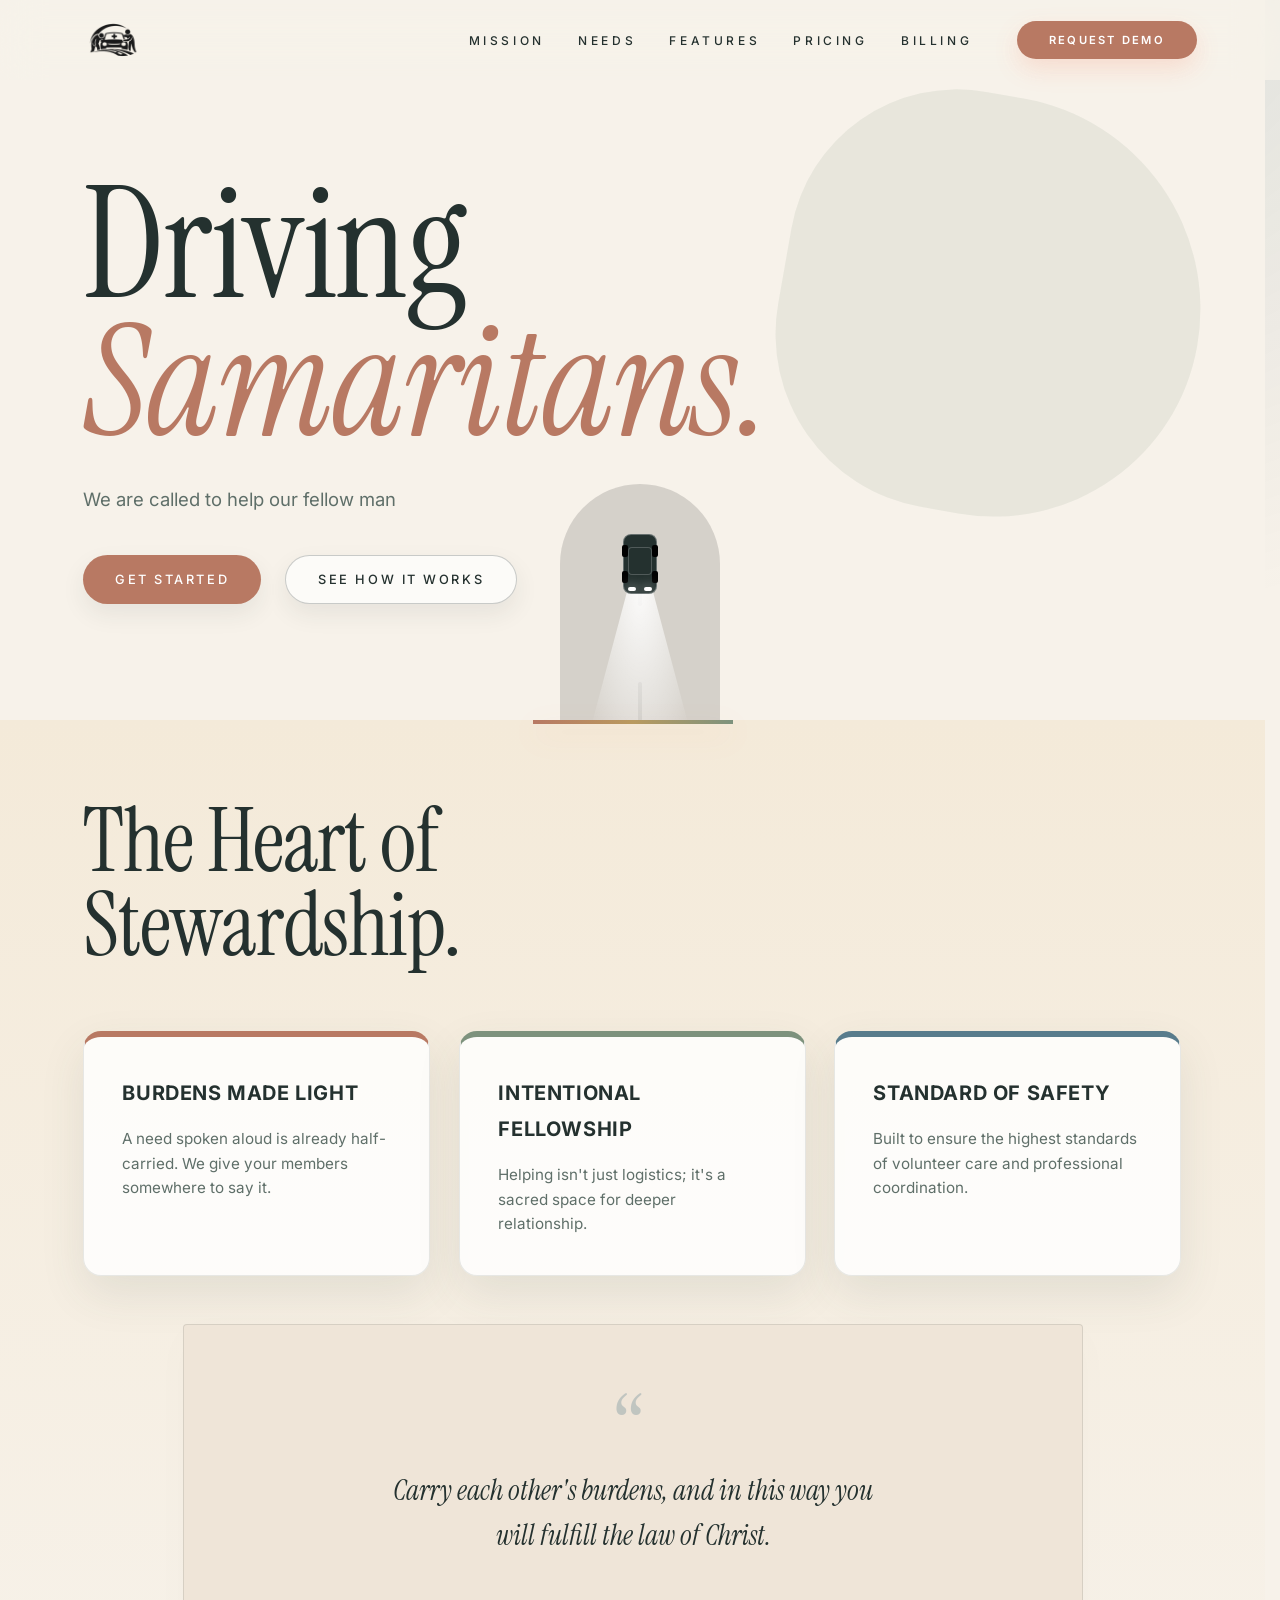
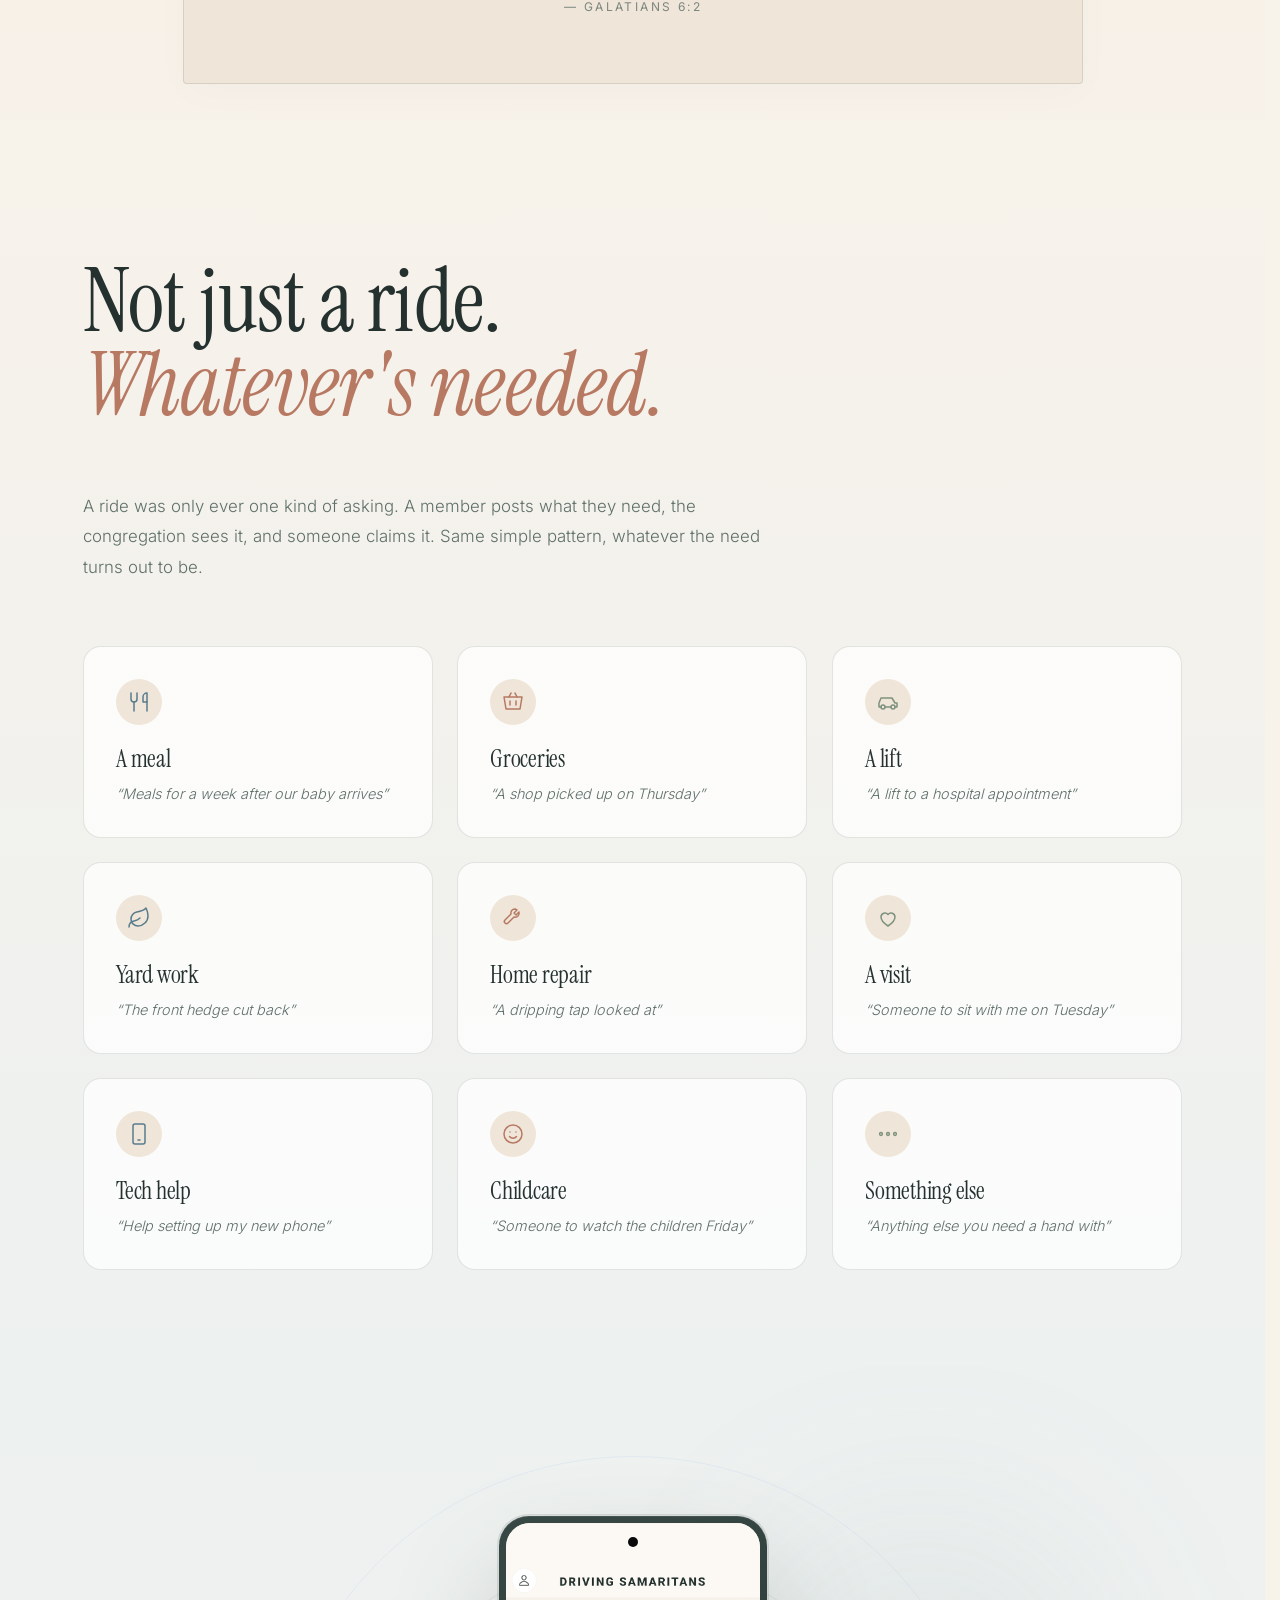
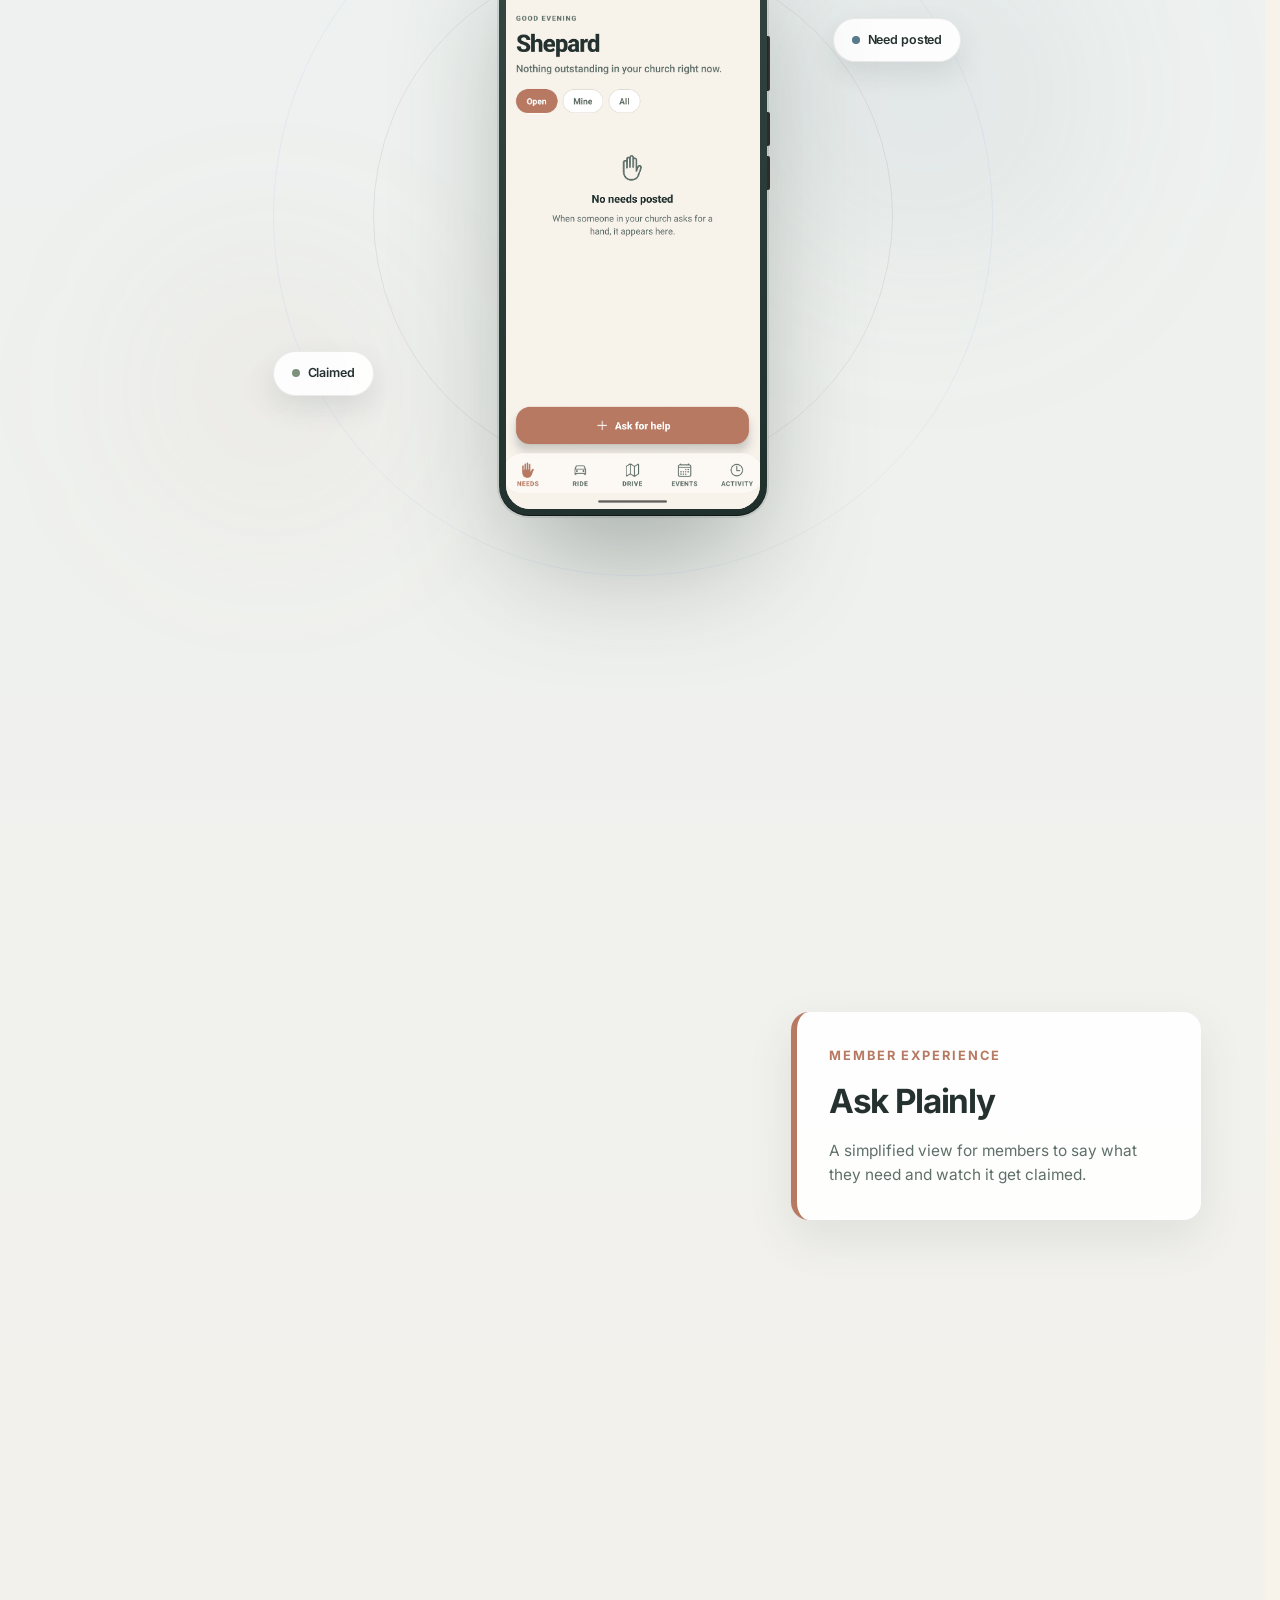
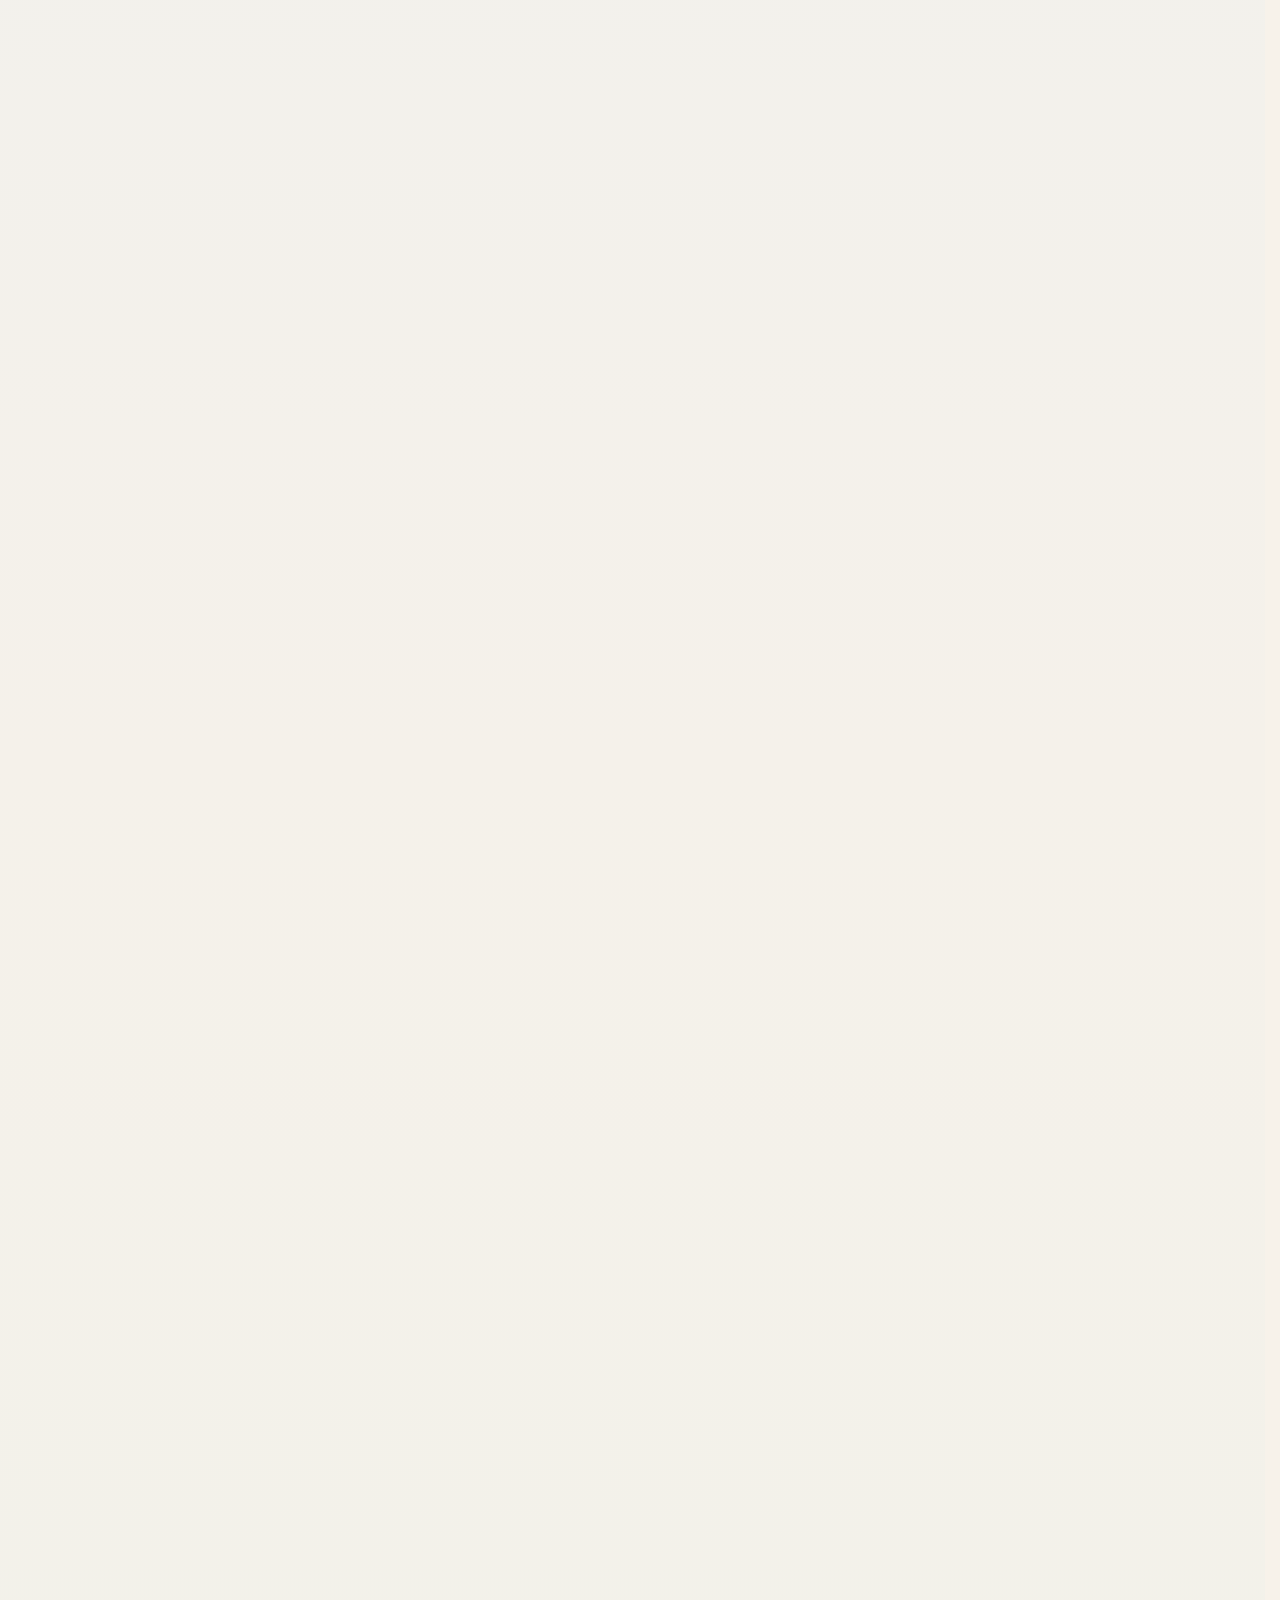
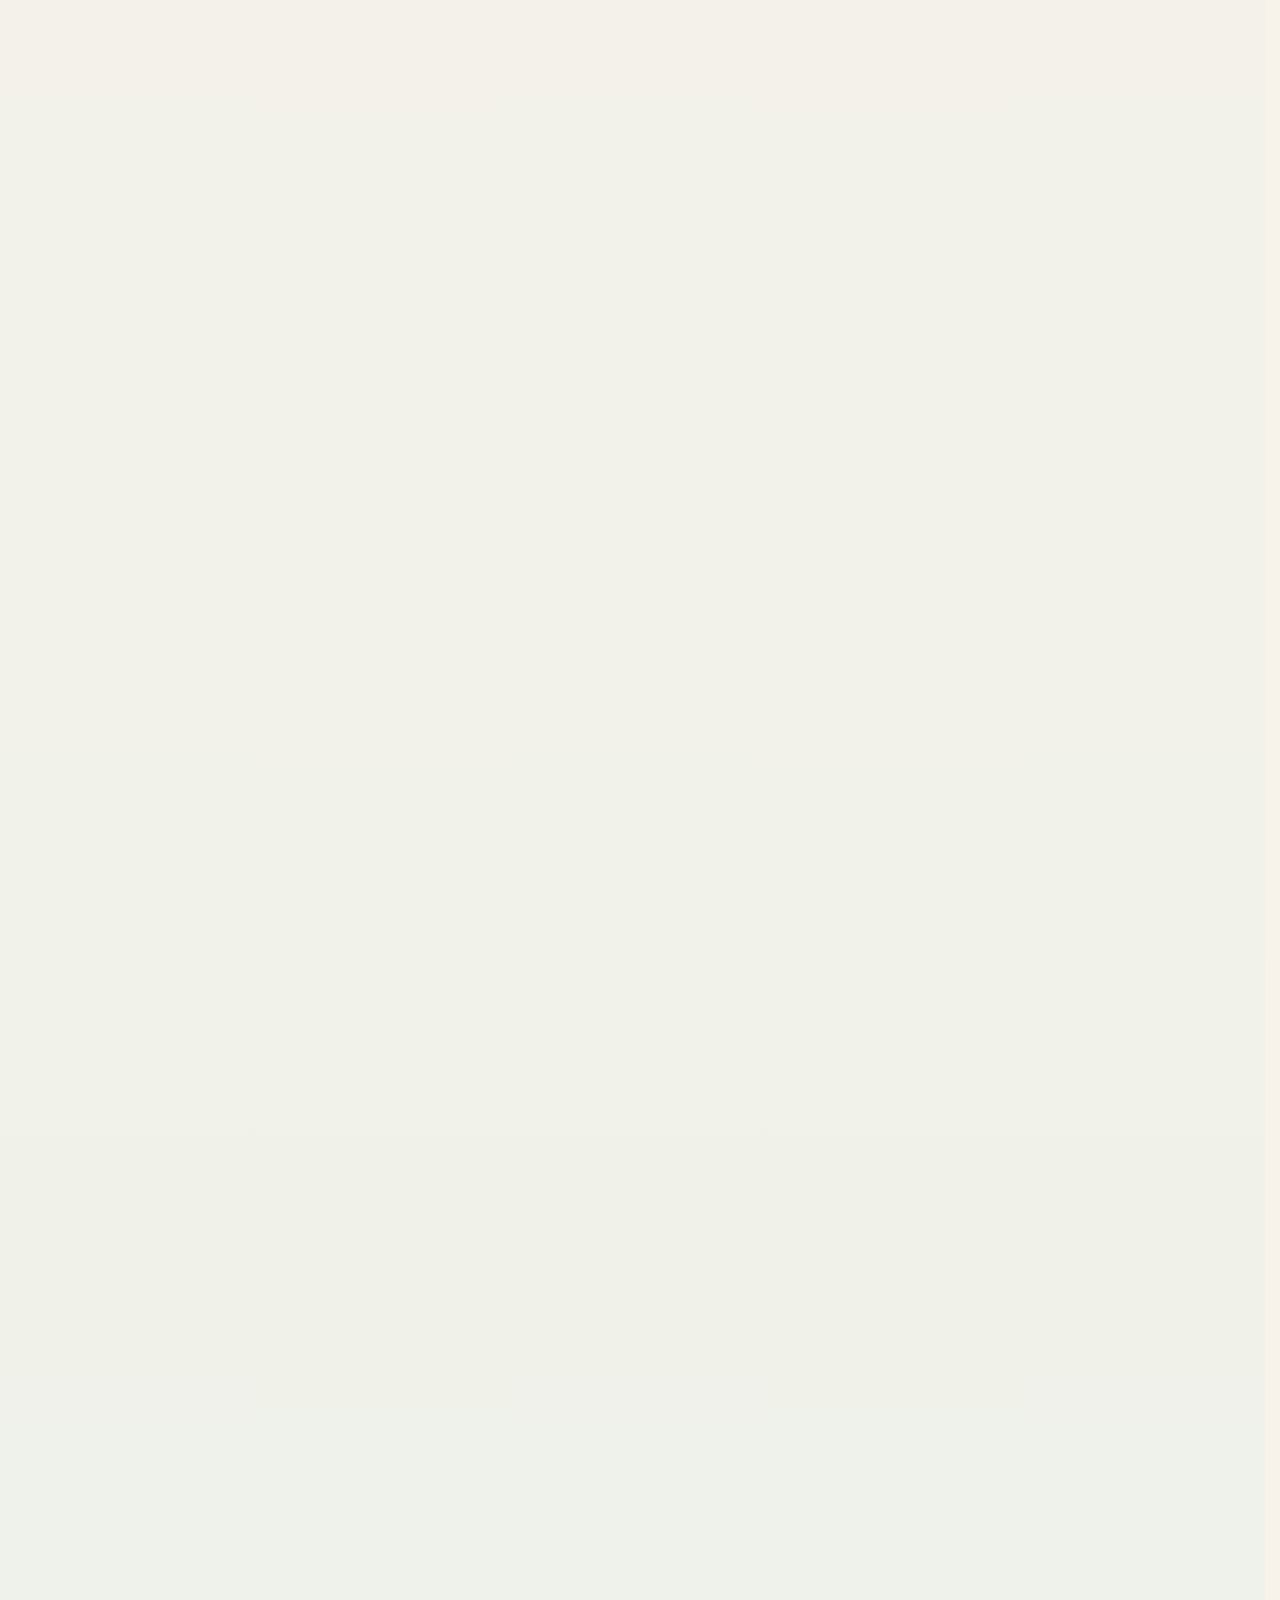
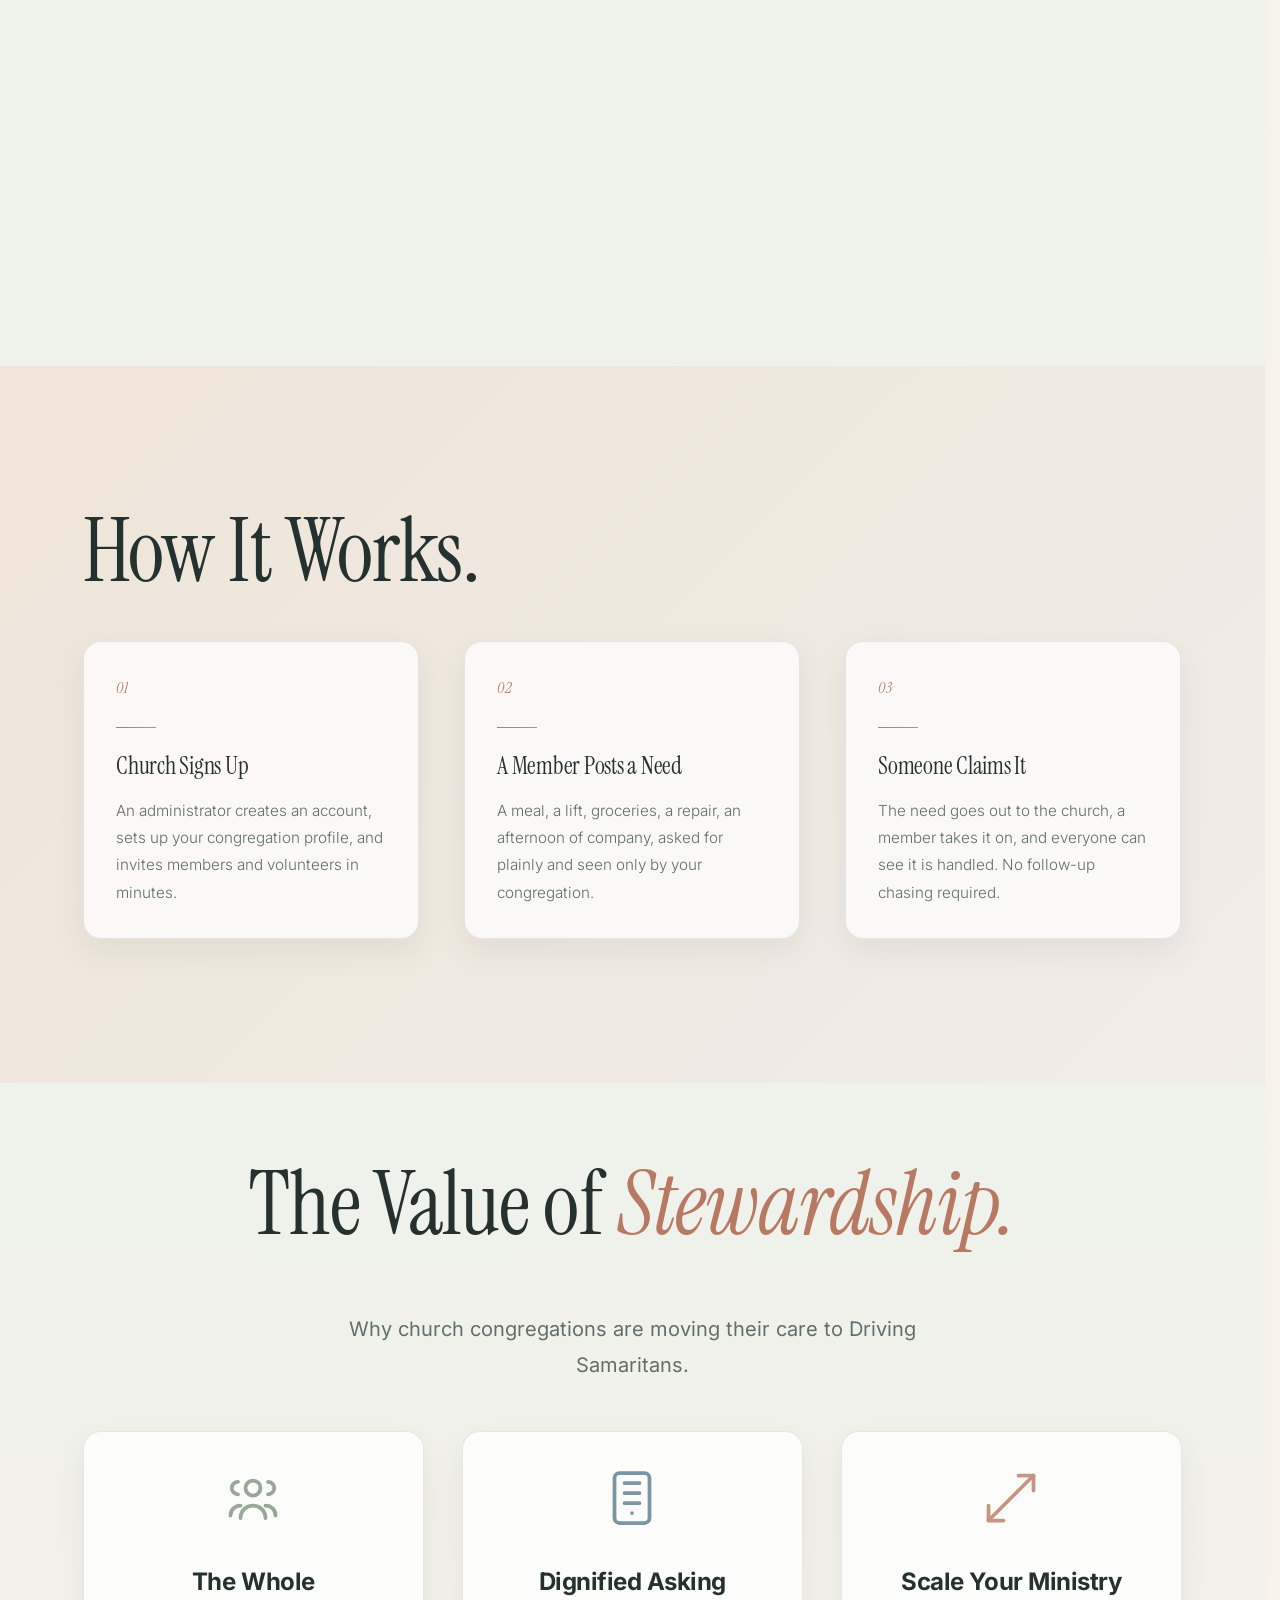
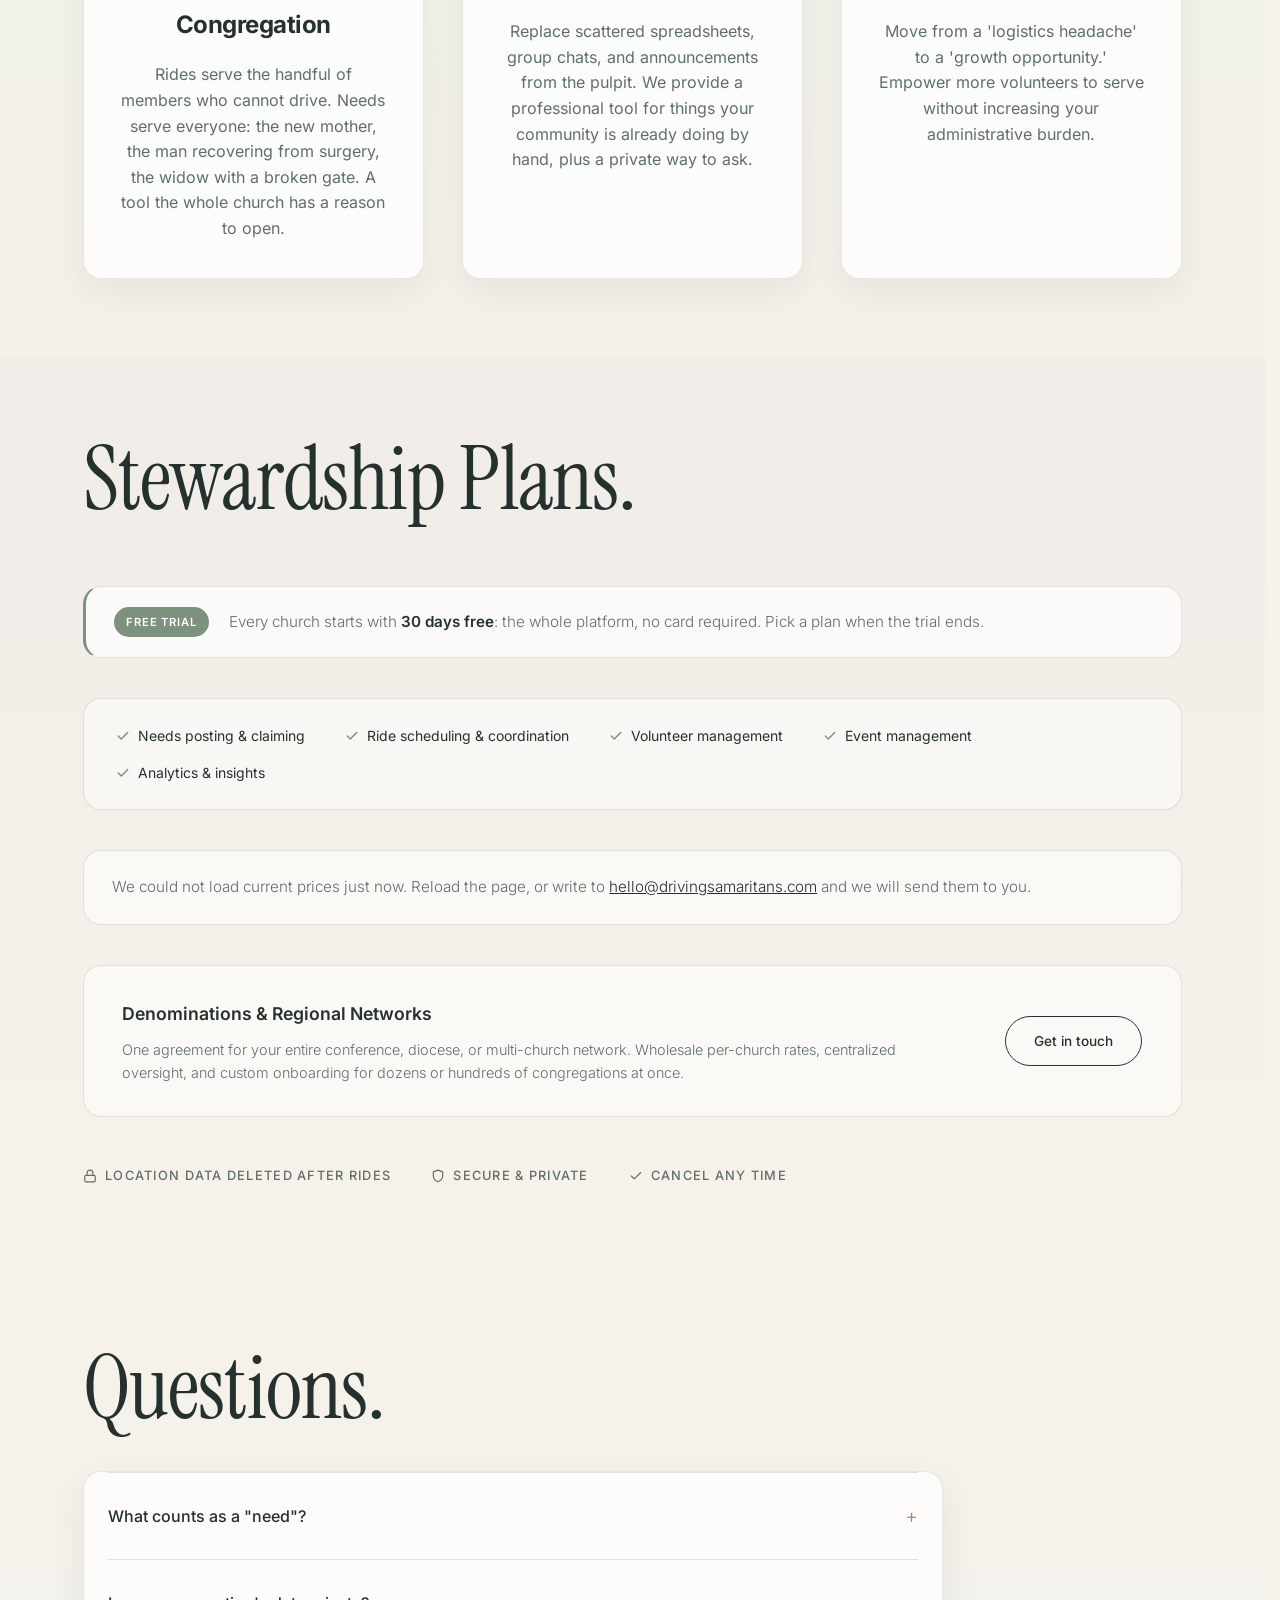
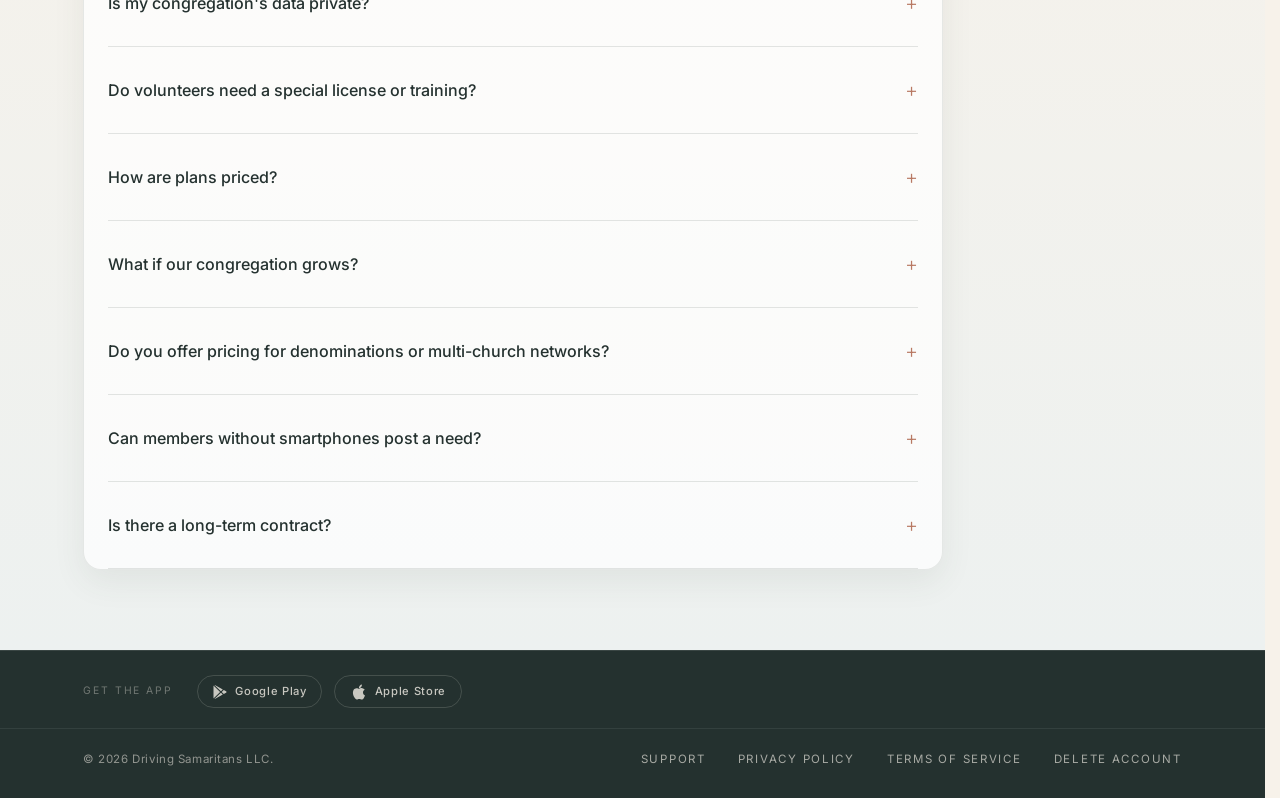
==== commit d3e90d4a: "Updates" ====
--- a/index.html
+++ b/index.html
@@ -56,4 +56,4 @@
             }
           }
         ]
-      }</script><script defer="defer" src="/static/js/main.af7189d1.js"></script><link href="/static/css/main.64bf5250.css" rel="stylesheet"></head><body><noscript>You need to enable JavaScript to run this app.</noscript><div id="root"><div class="boot-splash"><img src="/splash-logo.png" alt=""/></div></div></body></html>+      }</script><script defer="defer" src="/static/js/main.18b79d27.js"></script><link href="/static/css/main.151f1dc7.css" rel="stylesheet"></head><body><noscript>You need to enable JavaScript to run this app.</noscript><div id="root"><div class="boot-splash"><img src="/splash-logo.png" alt=""/></div></div></body></html>
--- a/static/css/main.151f1dc7.css
+++ b/static/css/main.151f1dc7.css
@@ -0,0 +1 @@
+@font-face{font-display:swap;font-family:Inter Variable;font-style:normal;font-weight:100 900;src:url(/static/media/inter-cyrillic-ext-wght-normal.b5cdd4765614e027c252.woff2) format("woff2-variations");unicode-range:u+0460-052f,u+1c80-1c8a,u+20b4,u+2de0-2dff,u+a640-a69f,u+fe2e-fe2f}@font-face{font-display:swap;font-family:Inter Variable;font-style:normal;font-weight:100 900;src:url(/static/media/inter-cyrillic-wght-normal.49594fb515ba00213fc3.woff2) format("woff2-variations");unicode-range:u+0301,u+0400-045f,u+0490-0491,u+04b0-04b1,u+2116}@font-face{font-display:swap;font-family:Inter Variable;font-style:normal;font-weight:100 900;src:url(/static/media/inter-greek-ext-wght-normal.f4df85d151e5ee39bc2b.woff2) format("woff2-variations");unicode-range:u+1f??}@font-face{font-display:swap;font-family:Inter Variable;font-style:normal;font-weight:100 900;src:url(/static/media/inter-greek-wght-normal.4f908aee8194b11d9c35.woff2) format("woff2-variations");unicode-range:u+0370-0377,u+037a-037f,u+0384-038a,u+038c,u+038e-03a1,u+03a3-03ff}@font-face{font-display:swap;font-family:Inter Variable;font-style:normal;font-weight:100 900;src:url(/static/media/inter-vietnamese-wght-normal.ab4bb8dcda024fe6eff2.woff2) format("woff2-variations");unicode-range:u+0102-0103,u+0110-0111,u+0128-0129,u+0168-0169,u+01a0-01a1,u+01af-01b0,u+0300-0301,u+0303-0304,u+0308-0309,u+0323,u+0329,u+1ea0-1ef9,u+20ab}@font-face{font-display:swap;font-family:Inter Variable;font-style:normal;font-weight:100 900;src:url(/static/media/inter-latin-ext-wght-normal.8bff79fbfaa8b8167a0b.woff2) format("woff2-variations");unicode-range:u+0100-02ba,u+02bd-02c5,u+02c7-02cc,u+02ce-02d7,u+02dd-02ff,u+0304,u+0308,u+0329,u+1d00-1dbf,u+1e00-1e9f,u+1ef2-1eff,u+2020,u+20a0-20ab,u+20ad-20c0,u+2113,u+2c60-2c7f,u+a720-a7ff}@font-face{font-display:swap;font-family:Inter Variable;font-style:normal;font-weight:100 900;src:url(/static/media/inter-latin-wght-normal.4f2981d82860061bca3e.woff2) format("woff2-variations");unicode-range:u+00??,u+0131,u+0152-0153,u+02bb-02bc,u+02c6,u+02da,u+02dc,u+0304,u+0308,u+0329,u+2000-206f,u+20ac,u+2122,u+2191,u+2193,u+2212,u+2215,u+feff,u+fffd}@font-face{font-display:swap;font-family:"Instrument Serif";font-style:normal;font-weight:400;src:url(/static/media/instrument-serif-latin-ext-400-normal.7c8bacc1c9ea6ace4217.woff2) format("woff2"),url(/static/media/instrument-serif-latin-ext-400-normal.cf6fa7bb7435889d8b58.woff) format("woff");unicode-range:u+0100-02ba,u+02bd-02c5,u+02c7-02cc,u+02ce-02d7,u+02dd-02ff,u+0304,u+0308,u+0329,u+1d00-1dbf,u+1e00-1e9f,u+1ef2-1eff,u+2020,u+20a0-20ab,u+20ad-20c0,u+2113,u+2c60-2c7f,u+a720-a7ff}@font-face{font-display:swap;font-family:"Instrument Serif";font-style:normal;font-weight:400;src:url(/static/media/instrument-serif-latin-400-normal.3134e59245730678fd73.woff2) format("woff2"),url(/static/media/instrument-serif-latin-400-normal.b3f0afae4a01de9a0cef.woff) format("woff");unicode-range:u+00??,u+0131,u+0152-0153,u+02bb-02bc,u+02c6,u+02da,u+02dc,u+0304,u+0308,u+0329,u+2000-206f,u+20ac,u+2122,u+2191,u+2193,u+2212,u+2215,u+feff,u+fffd}@font-face{font-display:swap;font-family:"Instrument Serif";font-style:italic;font-weight:400;src:url(/static/media/instrument-serif-latin-ext-400-italic.7c98e8b989a7a8eb61a3.woff2) format("woff2"),url(/static/media/instrument-serif-latin-ext-400-italic.6e3efbaa575798dc9940.woff) format("woff");unicode-range:u+0100-02ba,u+02bd-02c5,u+02c7-02cc,u+02ce-02d7,u+02dd-02ff,u+0304,u+0308,u+0329,u+1d00-1dbf,u+1e00-1e9f,u+1ef2-1eff,u+2020,u+20a0-20ab,u+20ad-20c0,u+2113,u+2c60-2c7f,u+a720-a7ff}@font-face{font-display:swap;font-family:"Instrument Serif";font-style:italic;font-weight:400;src:url(/static/media/instrument-serif-latin-400-italic.6804771de1c805a5bc75.woff2) format("woff2"),url(/static/media/instrument-serif-latin-400-italic.b4518a2b5ea8dfe1a84b.woff) format("woff");unicode-range:u+00??,u+0131,u+0152-0153,u+02bb-02bc,u+02c6,u+02da,u+02dc,u+0304,u+0308,u+0329,u+2000-206f,u+20ac,u+2122,u+2191,u+2193,u+2212,u+2215,u+feff,u+fffd}:root{--bg-editorial:#f7f2ea;--header-bg-rgb:247,242,234;--charcoal:#24312f;--slate:#5f6f69;--accent-blue:#587c8c;--accent-coral:#b87963;--accent-mint:#7d927d;--accent-gold:#b99a5f;--warm-clay:#efe5d8;--section-mint:#eef2ea;--section-sky:#edf1f0;--section-lavender:#f0ece8;--section-honey:#f4ead9;--white:#fff;--font-serif:"Instrument Serif","Iowan Old Style","Palatino Linotype",Palatino,Georgia,serif;--font-sans:"Inter Variable","Inter",-apple-system,BlinkMacSystemFont,"Segoe UI",Roboto,"Helvetica Neue",sans-serif;--transition-fluid:all 0.8s cubic-bezier(0.16,1,0.3,1);--border-light:1px solid #24312f1f;--br:18px;--soft-shadow:0 18px 45px #3d4c461a}*{box-sizing:border-box;margin:0;padding:0}html{-webkit-text-size-adjust:100%;-moz-text-size-adjust:100%;text-size-adjust:100%;scroll-behavior:smooth;scrollbar-gutter:stable}body,html{background:#f7f2ea;background:var(--bg-editorial);min-height:100%;width:100%}body{-webkit-font-smoothing:antialiased;color:#24312f;color:var(--charcoal);font-family:Inter Variable,Inter,-apple-system,BlinkMacSystemFont,Segoe UI,Roboto,Helvetica Neue,sans-serif;font-family:var(--font-sans);line-height:1.8;overflow-x:clip}img,svg{max-width:100%}:where(a,button,input,textarea,[tabindex]):focus-visible{outline:2px solid #24312f;outline:2px solid var(--charcoal);outline-offset:3px}.blob-container{background:radial-gradient(circle at 84% -8%,#587c8c29 0,#0000 48%),radial-gradient(circle at 12% 20%,#b8796324 0,#0000 36%),radial-gradient(circle at 8% 92%,#7d927d24 0,#0000 46%);height:100vh;left:0;opacity:1;pointer-events:none;position:fixed;top:0;width:100vw;z-index:-2}.blob{display:none}.blob-1{background:#587c8c;background:var(--accent-blue);height:60vw;right:-10%;top:-10%;width:60vw}.blob-2{animation-delay:-5s;background:#efe5d8;background:var(--warm-clay);bottom:10%;height:50vw;left:-5%;width:50vw}@keyframes float{0%{transform:translate(0) scale(1)}to{transform:translate(50px,100px) scale(1.1)}}.container{margin:0 auto;max-width:1400px;padding:0 clamp(1.25rem,6.5vw,6rem);position:relative}h1,h2,h3{font-family:"Instrument Serif",Iowan Old Style,Palatino Linotype,Palatino,Georgia,serif;font-family:var(--font-serif);font-weight:400;letter-spacing:-.01em}.section-title{font-size:clamp(2.6rem,10vw,5.5rem);line-height:.95;margin-bottom:clamp(2rem,6vw,4rem);overflow-wrap:break-word}.serif-italic{color:#b87963;color:var(--accent-coral);font-style:italic}.reveal{opacity:0;position:relative;transform:translateY(30px);transition:opacity 1.2s cubic-bezier(.16,1,.3,1),transform 1.2s cubic-bezier(.16,1,.3,1);will-change:transform,opacity;z-index:10}.reveal.active{opacity:1;transform:translateY(0)}.stagger-1{transition-delay:.2s}.stagger-2{transition-delay:.4s}.stagger-3{transition-delay:.6s}.stagger-4{transition-delay:.8s}footer,header{position:relative;z-index:10}main{z-index:5}.btn{border:none;border-radius:9999px;box-shadow:0 10px 24px #24312f14;cursor:pointer;font-family:Inter Variable,Inter,-apple-system,BlinkMacSystemFont,Segoe UI,Roboto,Helvetica Neue,sans-serif;font-family:var(--font-sans);font-size:.8rem;font-weight:500;letter-spacing:.2em;padding:1rem 2rem;text-transform:uppercase;transition:all .8s cubic-bezier(.16,1,.3,1);transition:var(--transition-fluid)}.btn-primary{background:#b87963;background:var(--accent-coral);color:#fff;color:var(--white)}.btn-outline{background:#ffffffa6;border:1px solid #24312f3d;color:#24312f;color:var(--charcoal)}.btn:hover{background:#587c8c;background:var(--accent-blue);box-shadow:0 14px 28px #2f7de12e;color:#fff;color:var(--white);transform:translateY(-2px)}section{padding:6rem 0;position:relative;scroll-margin-top:72px}@media (prefers-reduced-motion:reduce){html{scroll-behavior:auto}.reveal{opacity:1;transform:none}.btn,.reveal{transition:none}.btn:hover{transform:none}}.demo-popup-overlay{align-items:center;animation:fadeIn .4s ease-out;backdrop-filter:blur(12px);-webkit-backdrop-filter:blur(12px);background:#0003;display:flex;height:100vh;height:100dvh;justify-content:center;left:0;padding:1rem;position:fixed;top:0;width:100vw;z-index:10000}.demo-popup-content{-webkit-overflow-scrolling:touch;animation:popupScale .6s cubic-bezier(.16,1,.3,1);background:var(--white);border:1px solid #0000000d;border-radius:32px;box-shadow:0 10px 25px #0000000d,0 40px 80px #0000001a;max-height:100%;max-width:460px;overflow-y:auto;padding:2rem 2.25rem;position:relative;width:100%}@media (max-width:480px){.demo-popup-content{border-radius:24px;padding:1.5rem 1.25rem}.demo-popup-content h2{font-size:1.5rem}.demo-popup-content p{margin-bottom:1rem}.form-group{margin-bottom:.75rem}}.demo-recaptcha{min-height:78px}@media (max-width:400px){.demo-recaptcha{margin-bottom:0;min-height:66px;transform:scale(.84);transform-origin:left top}}@media (max-width:340px){.demo-recaptcha{min-height:58px;transform:scale(.74)}}.demo-popup-close{align-items:center;background:#f6f6f6;border:none;border-radius:50%;color:var(--charcoal);cursor:pointer;display:flex;font-size:1.25rem;height:40px;justify-content:center;position:absolute;right:16px;top:16px;transition:all .3s ease;width:40px}.demo-popup-close:hover{background:#eee}.demo-popup-content h2{font-family:var(--font-sans);font-size:1.75rem;font-weight:700;letter-spacing:-.04em;line-height:1.2;margin-bottom:.5rem}.demo-popup-content p{color:var(--slate);font-family:var(--font-sans);font-size:.9rem;margin-bottom:1.25rem}.form-group{margin-bottom:1rem}.form-group label{color:var(--slate);display:block;font-family:var(--font-sans);font-size:.75rem;font-weight:700;letter-spacing:.1em;margin-bottom:.5rem;text-transform:uppercase}.form-group input,.form-group textarea{background:#f6f6f6;border:1px solid #0000;border-radius:12px;color:var(--charcoal);font-family:var(--font-sans);font-size:1rem;padding:.7rem 1rem;transition:all .3s ease;width:100%}.form-group input:focus,.form-group textarea:focus{background:var(--white);border-color:var(--charcoal);outline:none}.form-group textarea{min-height:80px;resize:none}.demo-popup-content .btn-primary{background:var(--accent-coral);border:none;border-radius:12px;color:var(--white);cursor:pointer;font-size:1rem;font-weight:600;padding:.9rem;transition:transform .2s ease,opacity .2s ease;width:100%}.demo-popup-content .btn-primary:hover{opacity:.9;transform:translateY(-2px)}.demo-popup-content .btn-primary:disabled{cursor:default;opacity:.6;transform:none}.demo-popup-content h2{padding-right:2.5rem}.success-message{align-items:center;display:flex;flex-direction:column;gap:1.5rem;padding:3rem 0;text-align:center}.success-cross-container{animation:floatCross 3s ease-in-out infinite;height:60px;margin-bottom:1rem;position:relative;width:40px}.success-cross-v{height:100%;left:50%;top:0;transform:translateX(-50%);width:4px}.success-cross-h,.success-cross-v{background:var(--charcoal);border-radius:2px;position:absolute}.success-cross-h{height:4px;left:0;top:30%;width:100%}@keyframes floatCross{0%,to{transform:translateY(0)}50%{transform:translateY(-10px)}}.success-message h2{color:var(--charcoal);font-size:3.5rem;margin-bottom:0}.error-text{color:#e53e3e;font-size:.8rem;font-weight:500;margin-top:1rem;text-align:center}.header{align-items:center;backdrop-filter:blur(20px);-webkit-backdrop-filter:blur(20px);background-color:rgba(var(--header-bg-rgb),.78);border-bottom:1px solid #0000;display:flex;height:80px;position:fixed;top:0;transition:all .6s cubic-bezier(.16,1,.3,1);width:100%;z-index:9000}.header.scrolled{background-color:rgba(var(--header-bg-rgb),.94);border-bottom:var(--border-light);box-shadow:0 4px 30px #00000008;height:72px}.header.hidden-nav{opacity:0;pointer-events:none;transform:translateY(-20px)}.header-content{justify-content:space-between;width:100%}.header-content,.logo{align-items:center;display:flex}.logo-img{display:block;height:60px;transition:height .8s cubic-bezier(.16,1,.3,1);width:auto}.header.scrolled .logo-img{height:56px}.nav{align-items:center;display:flex;gap:clamp(1.5rem,3.5vw,5rem)}.nav-links{display:flex;gap:clamp(1.25rem,2.6vw,4rem);list-style:none}.nav-btn{background:none;border:none;color:var(--charcoal);cursor:pointer;font-family:var(--font-sans);font-size:.75rem;font-weight:500;letter-spacing:.3em;padding:0;text-decoration:none;text-transform:uppercase;transition:color .3s ease;white-space:nowrap}.nav-btn:hover{color:var(--accent-coral)}.btn-header{background:var(--accent-coral);border:none;border-radius:9999px;box-shadow:0 10px 24px #f47f6633;color:var(--white);cursor:pointer;font-family:var(--font-sans);font-size:.7rem;font-weight:600;letter-spacing:.2em;padding:.75rem 2rem;text-transform:uppercase;transition:var(--transition-fluid);white-space:nowrap}.btn-header:hover{background:var(--accent-blue);transform:translateY(-2px)}.hamburger{align-items:center;background:none;border:none;cursor:pointer;display:none;flex-direction:column;gap:5px;height:44px;justify-content:center;margin-right:-10px;width:44px}.hamburger span{background:var(--charcoal);border-radius:2px;display:block;height:2px;transform-origin:center;transition:all .3s ease;width:24px}.hamburger.open span:first-child{transform:translateY(7px) rotate(45deg)}.hamburger.open span:nth-child(2){opacity:0}.hamburger.open span:nth-child(3){transform:translateY(-7px) rotate(-45deg)}.mobile-menu{animation:fadeIn .2s ease;background:#fcf8f1;gap:clamp(1rem,4vh,2rem);height:100vh;height:100dvh;justify-content:safe center;left:0;overflow-y:auto;overscroll-behavior:contain;padding:88px 1.5rem 2rem;position:fixed;top:0;width:100%;z-index:8999}.mobile-menu,.mobile-menu ul{align-items:center;display:flex;flex-direction:column}.mobile-menu ul{gap:clamp(.75rem,3.5vh,2rem);list-style:none}.mobile-menu .nav-btn{color:var(--charcoal);font-family:var(--font-serif);font-size:clamp(1.75rem,7vh,2.5rem);font-weight:400;letter-spacing:-.02em;line-height:1.2;text-transform:none}.mobile-menu .nav-btn:hover{color:var(--slate)}@keyframes fadeIn{0%{opacity:0}to{opacity:1}}.mobile-menu .btn-header{flex-shrink:0;font-size:.8rem;padding:1rem 2.25rem}@media (max-width:1024px){.nav{display:none}.hamburger{display:flex}}@media (max-width:480px){.header{height:68px}.header.scrolled{height:64px}.header.scrolled .logo-img,.logo-img{height:50px}}@media (prefers-reduced-motion:reduce){.btn-header,.hamburger span,.header,.logo-img{transition:none}.mobile-menu{animation:none}}.hero{align-items:center;background:#0000;display:flex;justify-content:center;min-height:80vh;min-height:80svh;overflow:visible;padding:120px 0 60px;position:relative;z-index:1}.hero:before{background:#7d927d1f;border-radius:44% 56% 54% 46%;content:"";height:min(34vw,420px);inset:96px 5vw auto auto;position:absolute;transform:rotate(10deg);width:min(34vw,420px);z-index:0}.top-tunnel-entrance{align-items:flex-start;display:flex;height:300px;justify-content:center;left:0;pointer-events:none;position:absolute;top:0;width:100%;z-index:100}.top-tunnel-entrance:before{background:linear-gradient(180deg,#43635a,#2f4c47);border-radius:0 0 250px 250px;box-shadow:0 18px 50px #43635a38;content:"";height:150px;position:relative;width:500px;z-index:5}.top-tunnel-entrance:after{background:radial-gradient(circle at center top,#fff5d8e6,#0000 78%);border-radius:0 0 240px 240px;content:"";filter:blur(15px);height:140px;position:absolute;top:0;width:480px;z-index:4}.tunnel-entrance-light-spill{background:radial-gradient(ellipse at center top,#fff5d88c,#0000 70%);height:400px;top:0;width:800px}.hero-content{grid-gap:5rem;align-items:center;display:grid;gap:5rem;grid-template-columns:1fr 1fr;position:relative;z-index:20}.hero-branding h1{font-size:clamp(4rem,12vw,12rem);line-height:.9;margin-bottom:2rem}.hero-subtext{max-width:450px}.hero-subtext p{color:var(--slate);font-size:1.15rem;font-weight:400;line-height:1.7;margin-bottom:2.5rem}.hero-btns{display:flex;flex-wrap:wrap;gap:1rem 1.5rem}.hero-btns .btn{white-space:nowrap}.hero-visual{height:600px;position:relative;width:100%}.threed-car-visual-container{height:800px;left:0;margin-top:50px;pointer-events:none;position:absolute;top:0;width:100%}@media (max-width:1200px){.hero-content{gap:4rem}}@media (max-width:1024px){.hero{min-height:auto;padding:110px 0 80px}.hero-content{gap:4rem;grid-template-columns:1fr;text-align:center}.hero-branding h1{font-size:clamp(3.25rem,14vw,6rem);line-height:1}.hero-subtext{margin:0 auto}.hero-btns{justify-content:center}.hero-visual{height:400px;margin-top:2rem}.threed-car-visual-container{height:500px;margin-top:0}.top-tunnel-entrance:before{border-radius:0;height:80px;width:100%}.top-tunnel-entrance:after,.tunnel-entrance-light-spill{width:100%}}@media (max-width:768px){.hero{padding:100px 0 56px}.hero-content{gap:2rem}}@media (max-width:420px){.hero-btns{align-items:stretch;flex-direction:column;margin:0 auto;max-width:18rem}}.bible-verse-container{align-items:center;background:var(--warm-clay);border:var(--border-light);border-radius:4px;box-shadow:0 10px 40px #00000005;display:flex;justify-content:center;overflow:hidden;padding:4rem;position:relative;width:100%}.verse-content{max-width:500px;position:relative;text-align:center;z-index:2}.verse-quote{color:var(--accent-blue);display:block;font-size:6rem;line-height:1;margin-bottom:-1rem;opacity:.3}.verse-quote,.verse-text{font-family:var(--font-serif)}.verse-text{color:var(--charcoal);font-size:1.75rem;font-style:italic;line-height:1.6;margin-bottom:2rem}.verse-citation{color:var(--slate);font-family:var(--font-sans);font-size:.75rem;letter-spacing:.2em;opacity:.8;text-transform:uppercase}.verse-texture{background:radial-gradient(circle at 50% 50%,var(--warm-clay) 0,#0000 70%);height:100%;left:0;opacity:.05;position:absolute;top:0;width:100%;z-index:1}@media (max-width:768px){.bible-verse-container{padding:2.5rem 1.5rem}.verse-text{font-size:1.35rem}.verse-quote{font-size:4.5rem}}.mission{background:linear-gradient(180deg,var(--section-honey) 0,var(--bg-editorial) 100%);padding:5rem 0;position:relative;z-index:1}.mission-road-end-line{background:linear-gradient(90deg,var(--accent-coral),var(--accent-gold),var(--accent-mint));box-shadow:0 10px 30px #f47f662e;height:4px;left:50%;position:absolute;top:0;transform:translateX(-50%);width:200px;z-index:100}.mission-intro{margin-bottom:2rem}.mission-items{grid-gap:clamp(1.25rem,2.2vw,2rem);display:grid;gap:clamp(1.25rem,2.2vw,2rem);grid-template-columns:repeat(3,minmax(0,1fr));margin-bottom:3rem}.mission-item{background:#ffffffd1;border:1px solid #24312f1a;border-radius:var(--br);box-shadow:var(--soft-shadow);padding:clamp(1.5rem,3vw,3rem);transition:all .3s ease}.mission-item:first-child{border-top:6px solid var(--accent-coral)}.mission-item:nth-child(2){border-top:6px solid var(--accent-mint)}.mission-item:nth-child(3){border-top:6px solid var(--accent-blue)}.mission-item:hover{box-shadow:0 18px 36px #3d4c4624;transform:translateY(-2px)}.mission-item h3{font-family:var(--font-sans);font-size:1.25rem;font-weight:700;letter-spacing:.03em;margin-bottom:1rem;text-transform:uppercase}.mission-item p{color:var(--slate);font-size:.95rem;line-height:1.6}.mission-verse-wrapper{margin:0 auto;max-width:900px}@media (max-width:1024px){.mission{padding:3.5rem 0}.mission-road-end-line{display:none}.mission-items{gap:1.25rem;grid-template-columns:minmax(0,1fr)}.mission-item h3{font-size:1.1rem;margin-bottom:.5rem}.mission-item p{font-size:.95rem}}.needs{background:linear-gradient(180deg,var(--bg-editorial) 0,var(--section-sky) 100%);padding:6rem 0;position:relative;z-index:200}.needs-header{margin-bottom:4rem;max-width:720px}.needs-subtitle{color:var(--slate);font-size:1.05rem;font-weight:300;line-height:1.8;margin-top:1.5rem}.needs-grid{grid-gap:clamp(1rem,2vw,1.5rem);display:grid;gap:clamp(1rem,2vw,1.5rem);grid-template-columns:repeat(3,minmax(0,1fr))}.need-card{background:#ffffffb8;border:var(--border-light);border-radius:var(--br);padding:2rem;transition:var(--transition-fluid)}@media (hover:hover){.need-card:hover{background:#fffffff2;border-color:#24312f33;box-shadow:var(--soft-shadow);transform:translateY(-8px)}}.need-icon{align-items:center;background:var(--warm-clay);border-radius:50%;color:var(--accent-blue);display:flex;height:46px;justify-content:center;margin-bottom:1.25rem;width:46px}.need-card:nth-child(3n+2) .need-icon{color:var(--accent-coral)}.need-card:nth-child(3n) .need-icon{color:var(--accent-mint)}.need-card h3{font-family:var(--font-serif);font-size:1.5rem;font-weight:400;line-height:1.2;margin-bottom:.5rem}.need-card p{font-style:italic;line-height:1.6}.need-card p,.needs-footnote{color:var(--slate);font-size:.9rem;font-weight:300}.needs-footnote{border-left:2px solid var(--accent-gold);line-height:1.8;margin-top:3rem;max-width:640px;padding-left:1.25rem}@media (max-width:1024px){.needs{padding:4rem 0}.needs-grid{grid-template-columns:repeat(2,minmax(0,1fr))}.needs-header{margin-bottom:3rem}}@media (max-width:640px){.needs-header{margin-bottom:2rem}.need-card{padding:1.25rem}.need-card h3{font-size:1.3rem}.need-icon{margin-bottom:.9rem}}@media (max-width:400px){.needs-grid{grid-template-columns:minmax(0,1fr)}}@media (prefers-reduced-motion:reduce){.need-card{transition:none}.need-card:hover{transform:none}}.features{background:linear-gradient(180deg,var(--section-sky) 0,#f5f1ea 48%,var(--section-mint) 100%);padding:0;position:relative;z-index:5000}.tunnel-entrance{align-items:flex-end;display:flex;height:300px;justify-content:center;left:0;pointer-events:none;position:absolute;top:-150px;width:100%;z-index:6000}.tunnel-entrance:before{background:linear-gradient(180deg,#43635a,#2f4c47);border-radius:200px 200px 0 0;box-shadow:0 24px 70px #43635a3d,inset 0 20px 50px #ffffff29;content:"";height:200px;position:relative;width:400px;z-index:5}.tunnel-entrance:after{animation:tunnelGlow 3s ease-in-out infinite;background:radial-gradient(circle at center bottom,#fff5d8,#0000 80%);border-radius:190px 190px 0 0;bottom:0;content:"";filter:blur(15px);height:180px;position:absolute;width:380px;z-index:4}.tunnel-entrance-light-spill{background:radial-gradient(ellipse at center top,#fff5d8b3,#0000 70%);bottom:-150px;filter:blur(40px);height:300px;pointer-events:none;position:absolute;width:600px;z-index:1}@keyframes tunnelGlow{0%,to{opacity:.4}50%{opacity:.75}}@media (max-width:768px){.tunnel-entrance{display:none}}.showcase-logo{left:60px;opacity:0;pointer-events:none;position:fixed;top:40px;transform:translateY(-20px);transition:opacity .8s cubic-bezier(.16,1,.3,1),transform .8s cubic-bezier(.16,1,.3,1);z-index:6500}.showcase-logo.visible{opacity:1;transform:translateY(0)}.showcase-logo img{height:80px;width:auto}.features-sticky-wrapper{position:relative;width:100%}.phone-sticky{align-items:center;display:flex;height:100vh;height:100svh;justify-content:center;pointer-events:none;position:sticky;top:0;width:100%;z-index:5}.phone-ambient{inset:0;overflow:hidden;pointer-events:none;position:absolute}.ambient-orb{border-radius:50%;filter:blur(90px);position:absolute;will-change:transform}.orb-blue{animation:orbFloat 9s ease-in-out infinite;background:radial-gradient(circle,#587c8c21 0,#0000 70%);height:480px;right:8%;top:10%;width:480px}.orb-warm{animation:orbFloat 11s ease-in-out infinite reverse;background:radial-gradient(circle,#b879631c 0,#0000 70%);bottom:12%;height:340px;left:8%;width:340px}.ambient-ring{animation:ringPulse 7s ease-in-out infinite;border:1px solid #00000012;border-radius:50%;left:50%;position:absolute;top:50%;transform:translate(-50%,-50%)}.ring-sm{animation-delay:0s;height:520px;width:520px}.ring-lg{animation-delay:-3s;border-color:#276ef10f;height:720px;width:720px}.ambient-tag{align-items:center;animation:tagFloat 6s ease-in-out infinite;background:#ffffffe6;border:1px solid #00000014;border-radius:100px;box-shadow:0 12px 28px #3d4c461f;color:var(--charcoal);display:flex;font-family:var(--font-sans);font-size:.78rem;font-weight:600;gap:8px;letter-spacing:-.01em;padding:10px 18px;position:absolute}.tag-1{animation-delay:0s;left:calc(50% + 200px);top:28%}.tag-2{animation-delay:-3s;bottom:30%;left:calc(50% - 360px)}.tag-dot{background:var(--accent-blue);border-radius:50%;display:block;flex-shrink:0;height:8px;width:8px}.tag-dot-green{background:var(--accent-mint)}@keyframes orbFloat{0%,to{transform:translateY(0)}50%{transform:translateY(-24px)}}@keyframes ringPulse{0%,to{opacity:.4;transform:translate(-50%,-50%) scale(1)}50%{opacity:.9;transform:translate(-50%,-50%) scale(1.04)}}@keyframes tagFloat{0%,to{transform:translateY(0)}50%{transform:translateY(-10px)}}.phone-frame{aspect-ratio:268/600;background:linear-gradient(160deg,#384844,#1f2f2c);border-radius:30px;box-shadow:0 60px 120px -20px #3d4c466b,inset 0 1px 0 #ffffff14,inset 0 -1px 0 #00000080,0 0 0 1px #ffffff29,0 0 0 2px #24312f1f;flex-shrink:0;height:min(600px,78vh);height:min(600px,78svh);opacity:0;padding:7px;position:relative;transform:scale(.9) translateY(100px);transition:opacity .7s cubic-bezier(.16,1,.3,1),transform .7s cubic-bezier(.16,1,.3,1);width:auto;z-index:1}.phone-frame.active{opacity:1;transform:scale(1) translateY(0)}.phone-frame.transparent{opacity:0;transform:scale(1.1) translateY(-50px)}.side-buttons{height:100%;left:0;position:absolute;top:0;width:100%}.button-power,.button-vol-down,.button-vol-up{background:#2c2c2c;border-radius:0 2px 2px 0;position:absolute;right:-3px;width:3px}.button-power{background:linear-gradient(90deg,#222,#3a3a3a);height:55px;top:120px}.button-vol-up{height:34px;top:196px}.button-vol-down{height:34px;top:240px}.phone-bezel{background:#000;border-radius:24px;height:100%;overflow:hidden;position:relative;width:100%}.punch-hole{background:#0a0a0a;border-radius:50%;box-shadow:0 0 0 1px #ffffff0f;height:10px;left:50%;position:absolute;top:14px;transform:translateX(-50%);width:10px;z-index:100}.phone-screen{align-items:center;background:#fff;display:flex;height:100%;justify-content:center;position:relative;width:100%}.phone-image{height:100%;left:0;object-fit:cover;opacity:0;position:absolute;top:0;transition:opacity .35s ease,transform .35s ease;width:100%}.phone-image.visible{opacity:1;transform:scale(1)}.features-content{pointer-events:none;position:relative;z-index:10}.feature-step{align-items:center;display:flex;flex-direction:column;height:100vh;height:100svh;justify-content:center;margin:0 auto;max-width:1400px;opacity:0;transform:translateY(40px) scale(.97);transition:opacity .55s cubic-bezier(.16,1,.3,1),transform .55s cubic-bezier(.16,1,.3,1);width:100%}.feature-step.active{opacity:1;transform:translateY(0) scale(1)}.step-text-box{background:#ffffffe6;border-left:6px solid var(--accent-coral);border-radius:var(--br);box-shadow:var(--soft-shadow);max-width:450px;padding:clamp(1.5rem,2.5vw,3rem);text-align:left}.feature-step:nth-child(2) .step-text-box{border-left-color:var(--accent-mint)}.feature-step:nth-child(3) .step-text-box{border-left-color:var(--accent-blue)}.feature-step:nth-child(4) .step-text-box{border-left-color:var(--accent-gold)}@media (min-width:1025px){.feature-step{--step-gutter:clamp(1.5rem,5vw,6rem)}.feature-step.step-left{align-items:flex-start;padding-left:var(--step-gutter)}.feature-step.step-right{align-items:flex-end;padding-right:var(--step-gutter)}.step-text-box{max-width:min(450px,calc(min(50vw, 700px) - 166px - var(--step-gutter)))}}.feature-sub{color:var(--accent-coral);display:block;font-size:.8rem;font-style:normal;letter-spacing:.15em;margin-bottom:1rem;text-transform:uppercase}.feature-step h3,.feature-sub{font-family:var(--font-sans);font-weight:700}.feature-step h3{color:var(--charcoal);font-size:clamp(1.6rem,2.6vw,2.5rem);letter-spacing:-.04em;line-height:1.1;margin-bottom:clamp(.75rem,1.5vw,1.5rem)}.feature-step p{color:var(--slate);font-family:var(--font-sans);font-size:clamp(.95rem,1.2vw,1.1rem);font-weight:400;line-height:1.6}@media (max-width:1024px){.showcase-logo{left:30px;top:20px}.showcase-logo img{height:50px}.phone-sticky{align-items:flex-start;padding-top:max(76px,9svh)}.phone-frame{height:min(520px,52vh);height:min(520px,52svh)}.feature-step{justify-content:flex-end;padding:0 1rem 3vh}.step-text-box{background:#fffffff5;border-bottom:5px solid var(--accent-coral);border-left:none;max-width:34rem;padding:1.1rem 1.25rem 1.25rem;text-align:center;width:100%}.feature-sub{font-size:.7rem;margin-bottom:.4rem}.feature-step h3{font-size:clamp(1.3rem,5.2vw,2rem);margin-bottom:.5rem}.feature-step p{font-size:clamp(.9rem,2.2vw,1.05rem);line-height:1.5}}@media (max-width:768px){.phone-frame{border-radius:26px}.phone-bezel{border-radius:20px}.ambient-tag,.ring-lg{display:none}.ring-sm{height:360px;width:360px}.orb-blue{height:300px;right:-10%;width:300px}.orb-warm{height:220px;left:-10%;width:220px}}@media (prefers-reduced-motion:reduce){.ambient-orb,.ambient-ring,.ambient-tag,.tunnel-entrance{animation:none}.feature-step,.phone-frame,.phone-image,.showcase-logo{transition-duration:.01ms}.feature-step{opacity:1;transform:none}}.how-it-works{background:linear-gradient(135deg,var(--warm-clay) 0,var(--section-lavender) 100%);padding:9rem 0;position:relative;z-index:200}.how-it-works .section-title{margin-bottom:3rem}.hiw-steps{grid-gap:clamp(1.5rem,3.5vw,4rem);display:grid;gap:clamp(1.5rem,3.5vw,4rem);grid-template-columns:repeat(3,minmax(0,1fr))}.hiw-step{background:#ffffffb8;border:1px solid #24312f1a;border-radius:var(--br);box-shadow:0 12px 30px #3d4c4614;display:flex;flex-direction:column;padding:2rem}.hiw-number{color:var(--accent-coral);font-family:var(--font-serif);font-size:1rem;font-style:italic;letter-spacing:.05em;margin-bottom:1.5rem}.hiw-line{background:linear-gradient(90deg,var(--accent-coral),var(--accent-gold));height:1px;margin-bottom:1.5rem;width:40px}.hiw-step h3{font-size:1.5rem;line-height:1.2;margin-bottom:1rem}.hiw-step p{color:var(--slate);font-size:.95rem;font-weight:300;line-height:1.8}@media (max-width:1024px){.how-it-works{padding:clamp(4rem,10vw,7rem) 0}.hiw-steps{gap:1.25rem;grid-template-columns:minmax(0,1fr)}.hiw-line,.hiw-number{margin-bottom:1rem}}.why-use-app{background:linear-gradient(180deg,var(--section-mint) 0,#f5f1ea 100%);padding:5rem 0;position:relative;z-index:10}.why-header{margin-bottom:3rem;text-align:center}.why-subtitle{color:var(--slate);font-family:var(--font-sans);font-size:clamp(1.05rem,2.5vw,1.25rem);margin:1rem auto 0;max-width:600px}.benefits-grid{grid-gap:clamp(1.25rem,3vw,3rem);display:grid;gap:clamp(1.25rem,3vw,3rem);grid-template-columns:repeat(3,minmax(0,1fr))}.benefit-card{background:#ffffffc2;border:1px solid #24312f1a;border-radius:var(--br);box-shadow:0 12px 32px #3d4c4614;flex-direction:column;padding:clamp(1.5rem,3vw,2.25rem);text-align:center}.benefit-card,.benefit-icon{align-items:center;display:flex}.benefit-icon{color:var(--accent-mint);justify-content:center;margin-bottom:2rem;opacity:.8}.benefit-card:nth-child(2) .benefit-icon{color:var(--accent-blue)}.benefit-card:nth-child(3) .benefit-icon{color:var(--accent-coral)}.benefit-card h3{color:var(--charcoal);font-family:var(--font-sans);font-size:1.5rem;font-weight:700;letter-spacing:-.02em;margin-bottom:1rem}.benefit-card p{color:var(--slate);font-family:var(--font-sans);font-size:1rem;line-height:1.6}@media (max-width:1024px){.why-use-app{padding:4rem 0}.benefits-grid{gap:1.25rem;grid-template-columns:minmax(0,1fr)}.benefit-icon{margin-bottom:1.25rem}.benefit-icon svg{height:44px;width:44px}.why-header{text-align:center}.why-subtitle{margin:1rem auto 0}}.pricing-comparison{background:linear-gradient(180deg,var(--section-lavender) 0,var(--bg-editorial) 100%);border-top:none;padding:5rem 0;position:relative;z-index:200}.trial-callout{align-items:center;background:#ffffffb3;border:var(--border-light);border-left:3px solid var(--accent-mint);border-radius:var(--br);display:flex;gap:1.25rem;margin-bottom:2.5rem;padding:1.25rem 1.75rem}.trial-badge{background:var(--accent-mint);border-radius:2rem;color:var(--white);flex-shrink:0;font-size:.7rem;font-weight:600;letter-spacing:.08em;padding:.3rem .75rem;text-transform:uppercase}.trial-callout p{color:var(--slate);font-size:.95rem;font-weight:300;line-height:1.6;margin:0}.trial-callout strong{color:var(--charcoal);font-weight:600}.comparison-columns{grid-gap:clamp(1rem,2.2vw,2rem);align-items:stretch;display:grid;gap:clamp(1rem,2.2vw,2rem);grid-template-columns:repeat(3,minmax(0,1fr))}.pricing-note{background:#fff9;border:var(--border-light);border-radius:var(--br);color:var(--slate);font-size:.95rem;font-weight:300;line-height:1.6;padding:1.5rem 1.75rem}.pricing-note a{color:var(--charcoal);overflow-wrap:anywhere}.comparison-column{background:#ffffffd1;border:var(--border-light);border-radius:var(--br);box-shadow:0 10px 32px #3d4c4614;display:flex;flex-direction:column;min-width:0;padding:clamp(1.5rem,3vw,2.5rem);position:relative;transition:var(--transition-fluid)}.comparison-column:first-child{border-top:6px solid var(--accent-mint)}.comparison-column:nth-child(2){border-top:6px solid var(--accent-coral)}.comparison-column:nth-child(3){border-top:6px solid var(--accent-blue)}.column-highlight{background:#fffffff5;box-shadow:0 16px 48px #3d4c4624}.recommended-badge{background:var(--accent-blue);border-radius:0 0 6px 6px;color:#fff;font-size:.7rem;font-weight:600;letter-spacing:.08em;padding:.3rem .75rem;position:absolute;right:1.5rem;text-transform:uppercase;top:-1px}.column-header{margin-bottom:0}.column-header h3{font-size:2rem;margin-bottom:.5rem}.column-size{color:var(--slate);font-size:.75rem;font-weight:600;letter-spacing:.08em;margin-bottom:.75rem;text-transform:uppercase}.column-desc{color:var(--slate);font-size:.875rem;font-weight:300;margin-bottom:1.5rem;min-height:2.5rem}.column-price{font-family:var(--font-serif);font-size:clamp(3rem,5vw,4rem);font-weight:400;line-height:1.1;white-space:nowrap}.column-price span{color:var(--slate);font-size:1.25rem;font-style:italic}@media (hover:hover){.comparison-column:hover{border-color:#24312f33;box-shadow:0 24px 60px #3d4c4624;transform:translateY(-12px)}}.shared-features{background:#ffffff80;border:var(--border-light);border-radius:var(--br);display:flex;flex-wrap:wrap;gap:.75rem 2.5rem;list-style:none;margin-bottom:2.5rem;padding:clamp(1.25rem,3vw,1.5rem) clamp(1.25rem,3vw,2rem)}.shared-feature-item{align-items:center;color:var(--charcoal);display:flex;font-size:.875rem;font-weight:400;gap:.5rem}.shared-feature-item svg{color:var(--accent-mint);flex-shrink:0}.denominational-callout{background:#fff9;border:var(--border-light);border-radius:var(--br);margin-top:2.5rem;padding:clamp(1.5rem,3vw,2rem) clamp(1.25rem,3vw,2.5rem)}.denominational-inner{align-items:center;display:flex;gap:3rem}.denominational-text{flex:1 1}.denominational-text strong{color:var(--charcoal);display:block;font-size:1.1rem;font-weight:600;margin-bottom:.5rem}.denominational-text p{color:var(--slate);font-size:.9rem;font-weight:300;line-height:1.6;margin:0}.denominational-cta{border:1.5px solid var(--charcoal);border-radius:2rem;color:var(--charcoal);display:inline-block;flex-shrink:0;font-size:.85rem;font-weight:500;padding:.75rem 1.75rem;text-decoration:none;transition:var(--transition-fluid);white-space:nowrap}.denominational-cta:hover{background:var(--charcoal);color:#fff}.pricing-trust{display:flex;flex-wrap:wrap;gap:1rem 2.5rem;margin-top:3rem}.trust-item{align-items:center;color:var(--slate);display:flex;font-size:.8rem;font-weight:500;gap:.5rem;letter-spacing:.1em;text-transform:uppercase}.trust-item svg{flex-shrink:0}@media (max-width:1024px){.pricing-comparison{padding:4rem 0}.denominational-inner{align-items:flex-start;flex-direction:column;gap:1.5rem}}@media (max-width:820px){.comparison-columns{gap:1.25rem;grid-template-columns:minmax(0,1fr)}.column-desc{min-height:0}}@media (max-width:640px){.trial-callout{align-items:flex-start;flex-direction:column;gap:.75rem;margin-bottom:2rem;padding:1.25rem}.trust-item{letter-spacing:.06em}}@media (prefers-reduced-motion:reduce){.comparison-column,.denominational-cta{transition:none}.comparison-column:hover{transform:none}}.faq{background:linear-gradient(180deg,var(--bg-editorial) 0,var(--section-sky) 100%);padding:5rem 0;position:relative;z-index:200}.faq .section-title{margin-bottom:2.5rem}.faq-list{background:#ffffffb8;border:1px solid #24312f1a;border-radius:var(--br);box-shadow:0 12px 32px #3d4c4614;max-width:860px;padding:0 clamp(1rem,3vw,1.5rem)}.faq-item{border-top:var(--border-light)}.faq-item:last-child{border-bottom:var(--border-light)}.faq-question{align-items:center;background:none;border:none;color:var(--charcoal);cursor:pointer;display:flex;font-family:var(--font-sans);font-size:1rem;font-weight:500;gap:clamp(1rem,3vw,2rem);justify-content:space-between;line-height:1.5;padding:clamp(1.25rem,3vw,1.75rem) 0;text-align:left;width:100%}.faq-question:hover{color:var(--accent-blue)}.faq-icon{color:var(--accent-coral);flex-shrink:0;font-size:1.25rem;font-weight:300;transition:transform .3s ease}.faq-answer{display:grid;grid-template-rows:0fr;transition:grid-template-rows .4s cubic-bezier(.16,1,.3,1),visibility 0s linear .4s;visibility:hidden}.faq-answer>div{min-height:0;overflow:hidden}.faq-item.open .faq-answer{grid-template-rows:1fr;transition:grid-template-rows .4s cubic-bezier(.16,1,.3,1),visibility 0s;visibility:visible}@media (prefers-reduced-motion:reduce){.faq-answer,.faq-item.open .faq-answer{transition:none}}.faq-answer p{color:var(--slate);font-size:.95rem;font-weight:300;line-height:1.8;padding-bottom:clamp(1.25rem,3vw,1.75rem)}@media (max-width:1024px){.faq{padding:4rem 0}}.footer{background:#24312f;border-top:1px solid #ffffff1a;padding:0;position:relative;z-index:1}.footer-app-row{align-items:center;border-bottom:1px solid #ffffff12;display:flex;gap:1.5rem;padding-bottom:1.25rem;padding-top:1.5rem}.footer-app-label{color:#fffaf259;font-size:.65rem;letter-spacing:.18em;text-transform:uppercase;white-space:nowrap}.footer-app-badges{display:flex;flex-wrap:wrap;gap:.75rem}.footer-badge{align-items:center;border:1px solid #fffaf226;border-radius:9999px;display:inline-flex;font-size:.7rem;font-weight:500;gap:.45rem;letter-spacing:.06em;padding:.35rem .9rem;text-decoration:none;transition:border-color .25s ease,color .25s ease}.footer-badge--active{color:#fffaf2bf}.footer-badge--active:hover{border-color:#fffaf259;color:#fffaf2f2}.footer-badge--soon{border-color:#fffaf212;color:#fffaf24d;cursor:default;position:relative}.footer-badge-soon-tag{color:#b87963b3;font-size:.55rem;letter-spacing:.1em;margin-left:.15rem;text-transform:uppercase}.footer-bar{align-items:center;display:flex;gap:1.5rem;justify-content:space-between;padding-bottom:1.75rem;padding-top:1.25rem}.copyright{color:#fffaf280;font-size:.72rem;letter-spacing:.05em}.footer-nav{display:flex;flex-wrap:wrap;gap:.75rem 2rem}.footer-nav a{color:#fffaf299;font-size:.72rem;letter-spacing:.15em;text-decoration:none;text-transform:uppercase;transition:color .3s ease}.footer-nav a:hover{color:#fffaf2f2}@media (max-width:768px){.footer-app-row{align-items:flex-start;flex-direction:column;gap:.75rem}.footer-bar{flex-direction:column;gap:1rem;text-align:center}.footer-nav{gap:.25rem 1.5rem;justify-content:center}.footer-nav a{padding:.6rem 0}.footer-badge{font-size:.75rem;padding:.6rem 1rem}}.driving-popup-overlay{align-items:center;-webkit-backdrop-filter:blur(8px);backdrop-filter:blur(8px);background:#1a1a1a66;display:flex;height:100vh;justify-content:center;left:0;position:fixed;top:0;width:100vw;z-index:2000}.driving-popup-card{animation:popupScale .4s cubic-bezier(.16,1,.3,1);background:var(--bg-editorial);border:1px solid var(--warm-clay);border-radius:20px;box-shadow:0 30px 60px #0000001a;max-width:600px;padding:4rem;text-align:center;width:90%}.floating-drive-hint{align-items:center;bottom:40px;display:flex;flex-direction:column;gap:12px;left:50%;pointer-events:none;position:fixed;transform:translateX(-50%);transition:opacity 1.2s cubic-bezier(.16,1,.3,1);z-index:1500}.floating-drive-hint.visible{opacity:1}.floating-drive-hint.hidden{opacity:0}.discovery-popup{animation:popupFadeUp .4s cubic-bezier(.16,1,.3,1);background:var(--bg-editorial);border:1px solid var(--charcoal);border-radius:12px;box-shadow:0 10px 30px #0000001a;padding:1.5rem 2rem;pointer-events:none;position:absolute;transition:opacity .3s ease;width:280px;z-index:1200}.discovery-popup h3{color:var(--charcoal);font-size:1.2rem;margin-bottom:.5rem}.discovery-popup p{color:var(--slate);font-size:.85rem;line-height:1.5;margin:0}@keyframes popupFadeUp{0%{opacity:0;transform:translate(-50%,-90%)}to{opacity:1;transform:translate(-50%,-100%)}}.hint-keys{align-items:center;flex-direction:column}.hint-keys,.hint-row{display:flex;gap:4px}.hint-key{align-items:center;background:var(--white);border:1px solid var(--warm-clay);border-radius:4px;color:var(--charcoal);display:flex;font-family:var(--font-sans);font-size:.7rem;font-weight:700;height:32px;justify-content:center;opacity:.8;width:32px}.floating-drive-hint p{color:var(--slate);font-family:var(--font-sans);font-size:.65rem;font-weight:500;letter-spacing:.15em;margin:0!important;text-transform:uppercase}.driving-car{align-items:center;display:flex;height:34px;justify-content:center;left:0;pointer-events:auto;position:absolute;top:0;touch-action:none;transition:opacity .5s ease;-webkit-user-select:none;user-select:none;width:60px;will-change:transform;z-index:5}.driving-car.hidden{opacity:0;pointer-events:none}.road-broken .road-svg{stroke-dasharray:20,20;opacity:.3}.driving-car:after{background:radial-gradient(ellipse at left,#ffffffe6 0,#0000 80%);clip-path:polygon(0 40%,100% 0,100% 100%,0 60%);content:"";height:120px;left:90%;pointer-events:none;position:absolute;top:50%;transform:translateY(-50%);width:180px;z-index:-1}.car-body,.car-chassis{height:100%;width:100%}.car-chassis{background:var(--charcoal);border:1px solid #ffffff4d;border-radius:8px;position:relative}.car-shadow{background:#0000004d;border-radius:8px;filter:blur(8px);height:34px;pointer-events:none;position:absolute;width:60px;z-index:-2}.wheel{background:#000;border-radius:2px;height:6px;position:absolute;transition:transform .2s ease;width:12px}.driving-car.moving .wheel{animation:wheelRotate .2s linear infinite}@keyframes wheelRotate{0%{border-top:2px solid #333}to{border-top:2px solid #000}}.wheel-fl{right:10px;top:-2px}.wheel-fr{bottom:-2px;right:10px}.wheel-rl{left:10px;top:-2px}.wheel-rr{bottom:-2px;left:10px}.car-roof{background:var(--charcoal);border:1px solid #fff3;border-radius:4px;bottom:4px;left:12px;position:absolute;right:18px;top:4px}.headlight{background:var(--white);border-radius:2px;box-shadow:0 0 12px #fff;height:8px;position:absolute;width:4px}.headlight-l{right:2px;top:4px}.headlight-r{bottom:4px;right:2px}.taillight{background:red;border-radius:1px;box-shadow:0 0 8px red;height:8px;position:absolute;width:2px}.taillight-l{left:2px;top:4px}.taillight-r{bottom:4px;left:2px}@keyframes popupScale{0%{opacity:0;transform:scale(.9)}to{opacity:1;transform:scale(1)}}@media (max-width:1024px){.driving-car,.floating-drive-hint,.tire-tread,.world-elements-container{display:none!important}}.bendy-figure{height:90px;opacity:0;pointer-events:none;position:absolute;transform:scale(0);transition:transform .6s cubic-bezier(.34,1.56,.64,1),opacity .4s ease;width:60px;z-index:500}.bendy-figure.active{opacity:1;transform:scale(1)}.bendy-container{animation:bendyLevitate 5s ease-in-out infinite;height:100%;position:relative;width:100%}.bendy-head{background:var(--charcoal);border-radius:50%;height:20px;top:0}.bendy-body-group,.bendy-head{left:50%;position:absolute;transform:translateX(-50%);width:20px}.bendy-body-group{height:25px;top:18px}.bendy-torso{border-radius:10px 10px 0 0;height:100%;left:0;top:0;width:100%;z-index:2}.bendy-arm,.bendy-torso{background:var(--charcoal);position:absolute}.bendy-arm{height:6px;top:7px;width:18px;z-index:1}.arm-left{animation:bendyWave 2s ease-in-out infinite;left:-16px;transform-origin:right center}.arm-right{right:-15px;transform:rotate(50deg);transform-origin:left center}.bendy-leg{background:var(--charcoal);bottom:-14px;height:16px;position:absolute;transform-origin:top center;width:6px;z-index:1}.leg-left{left:3px}.leg-right{right:3px}@keyframes bendyLevitate{0%{transform:translate(0) rotate(0deg)}25%{transform:translate(20px,-25px) rotate(8deg)}50%{transform:translateY(-10px) rotate(0deg)}75%{transform:translate(-20px,-25px) rotate(-8deg)}to{transform:translate(0) rotate(0deg)}}@keyframes bendyWave{0%,to{transform:rotate(20deg)}50%{transform:rotate(-10deg)}}.bendy-collected{opacity:0;transform:scale(0);transition:opacity .5s cubic-bezier(.68,-.55,.27,1.55),transform .5s cubic-bezier(.68,-.55,.27,1.55)}.world-elements-container{height:100%;left:0;pointer-events:none;position:absolute;top:0;transition:opacity .5s ease;width:100%;z-index:2}.world-elements-container.hidden{opacity:0}.road-svg{display:block;height:100%;left:0;position:absolute;top:0;width:100%}.road-path-outer{fill:none;stroke:#1a1a1a26;stroke-width:160;stroke-linejoin:round;stroke-linecap:round}.road-path-inner{fill:none;stroke:#1a1a1a1a;stroke-width:4;stroke-dasharray:40 80;stroke-linejoin:round;stroke-linecap:round}.light-pole{height:40px;opacity:0;pointer-events:none;position:absolute;transform:translate(-50%,-50%) scale(0);transition:transform .6s cubic-bezier(.34,1.56,.64,1),opacity .4s ease;width:4px}.light-pole.active{opacity:1;transform:translate(-50%,-50%) scale(1)}.pole-base{border-radius:50%;height:6px;opacity:.6;width:12px}.light-pole:before,.pole-base{background:var(--charcoal);bottom:0;left:50%;position:absolute;transform:translateX(-50%)}.light-pole:before{border-radius:2px;content:"";height:40px;width:3px}.light-pole:after{background:var(--charcoal);border-radius:2px;content:"";height:3px;position:absolute;top:0;width:18px}.pole-left:after{left:50%}.pole-right:after{right:50%}.pole-light{background:gold;border-radius:50%;box-shadow:0 0 15px gold;height:8px;position:absolute;top:-2px;width:8px;z-index:1}.pole-left .pole-light{left:12px}.pole-right .pole-light{right:12px}.pole-glow{background:radial-gradient(circle,#ffd7001f 0,#0000 75%);height:200px;pointer-events:none;position:absolute;top:0;transform:translate(-50%,-50%);width:200px;z-index:-1}.pole-left .pole-glow{left:16px}.pole-right .pole-glow{left:-12px}.world-tree{height:60px;opacity:0;pointer-events:none;position:absolute;transform:translate(-50%,-50%) scale(0);transition:transform .7s cubic-bezier(.34,1.56,.64,1),opacity .4s ease;width:40px}.world-tree.active{opacity:1;transform:translate(-50%,-50%) scale(1)}.tree-trunk{background:#5d4037;border-radius:2px;bottom:0;height:20px;width:6px}.tree-top,.tree-trunk{left:50%;position:absolute;transform:translateX(-50%)}.tree-top{background:#2e7d32;border-radius:50%;bottom:15px;box-shadow:inset -5px -5px 15px #0003;height:40px;width:40px}@keyframes worldWalk{0%{transform:translateX(-100px)}to{transform:translateX(calc(100vw + 100px))}}.world-benny{z-index:4}.App,main{position:relative}main{z-index:10}.route-loading{background:var(--bg-editorial);min-height:100vh}
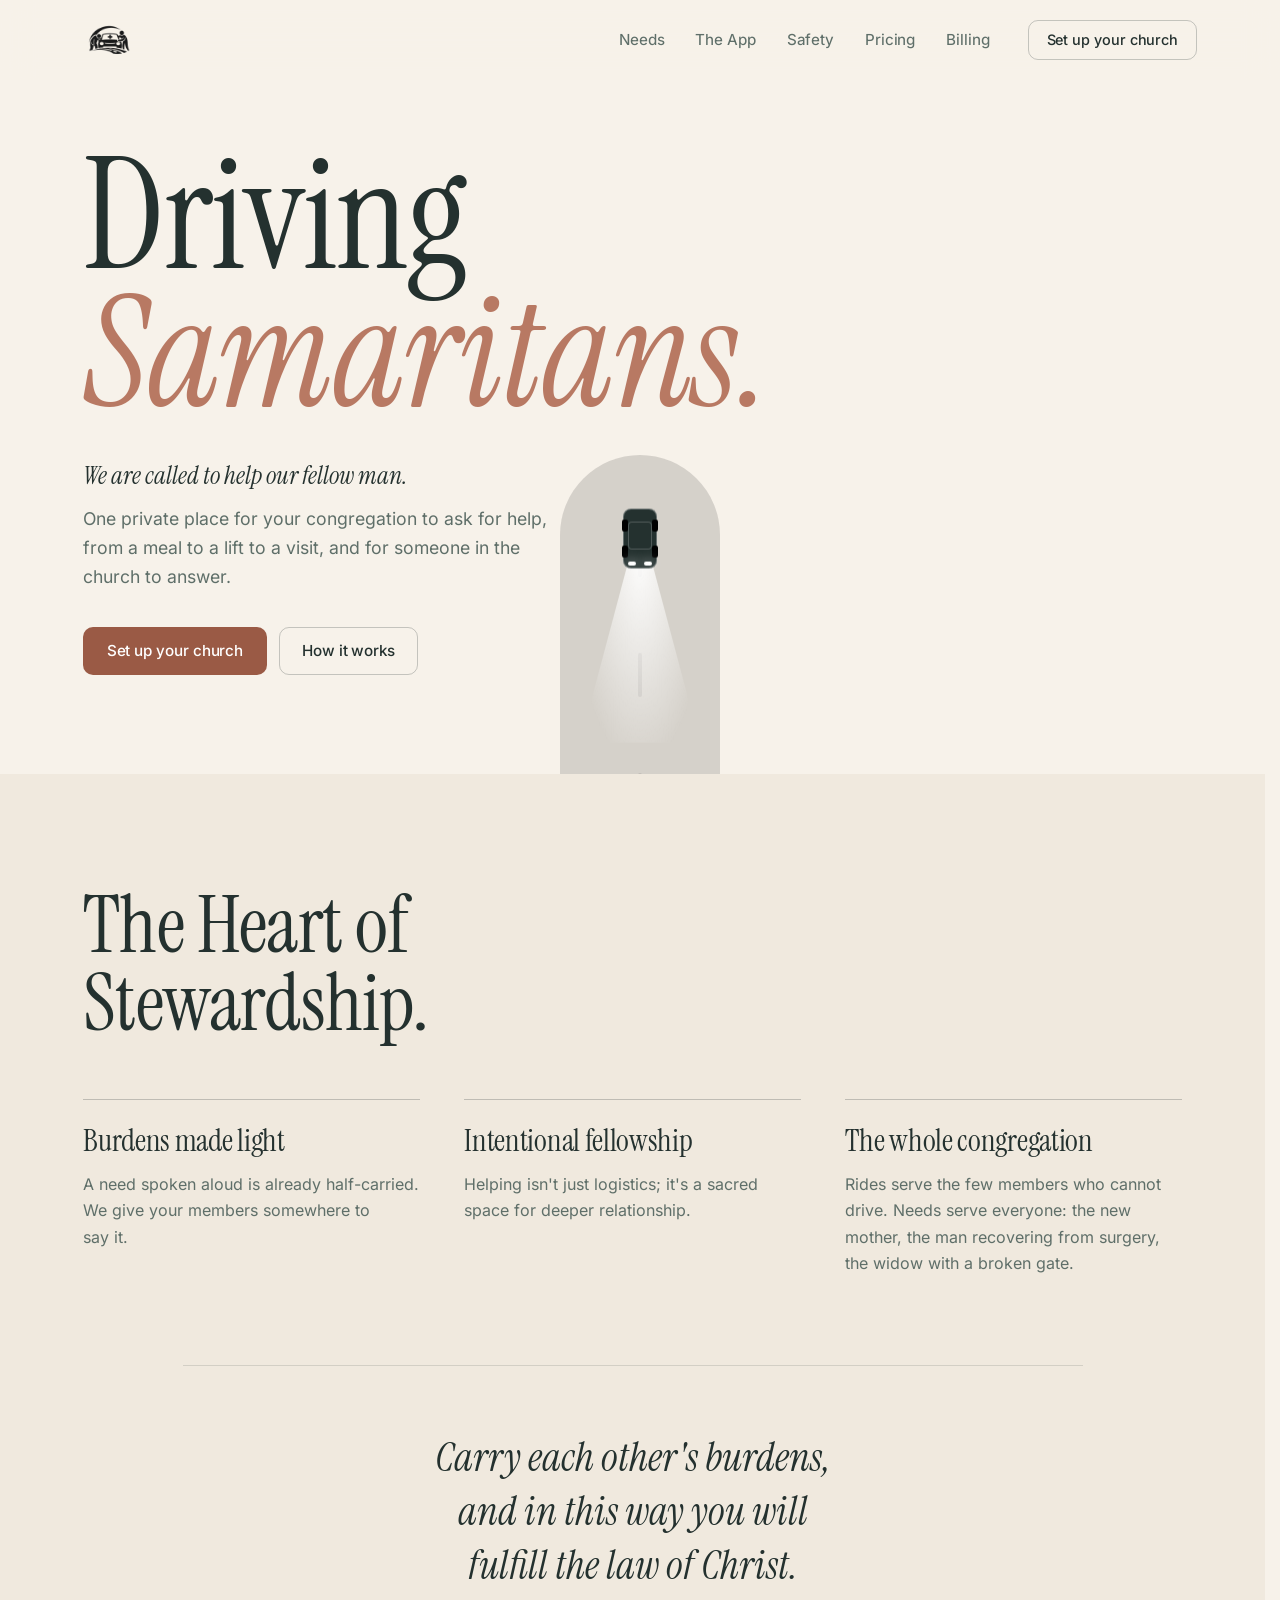
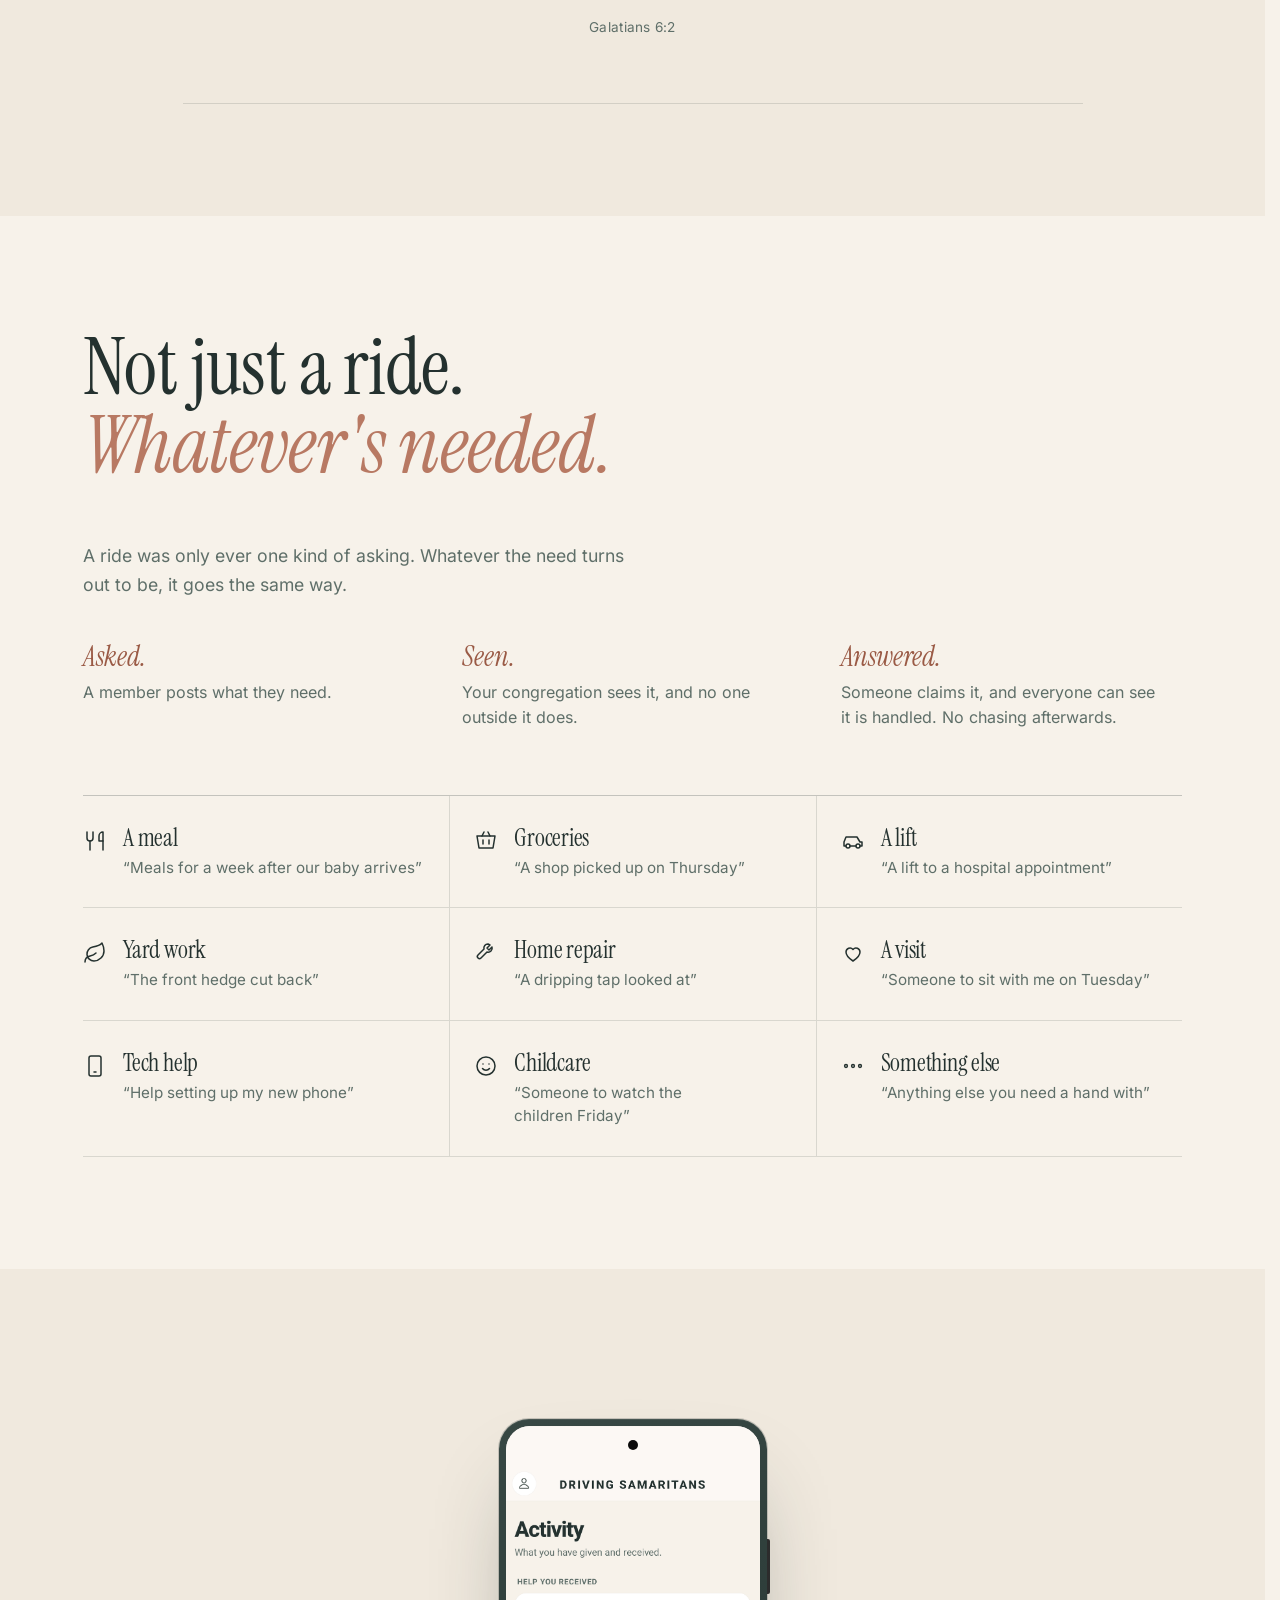
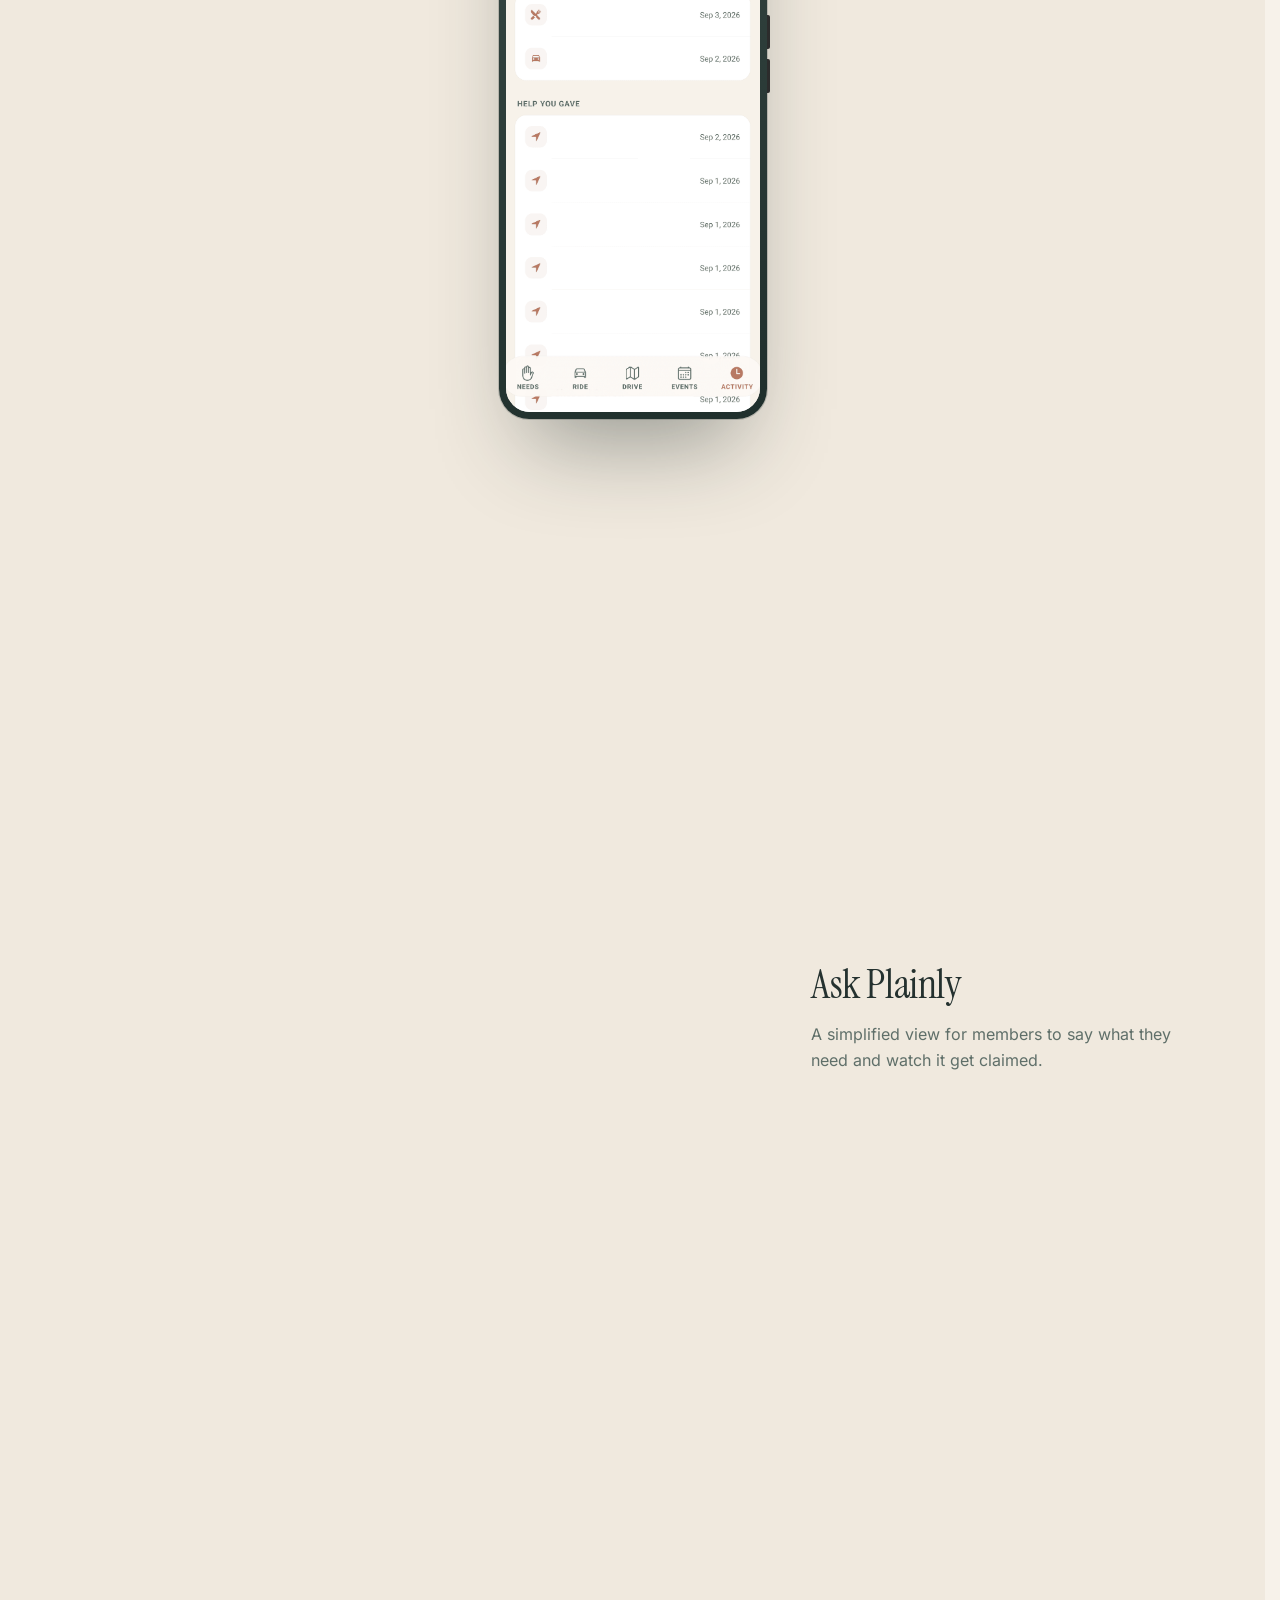
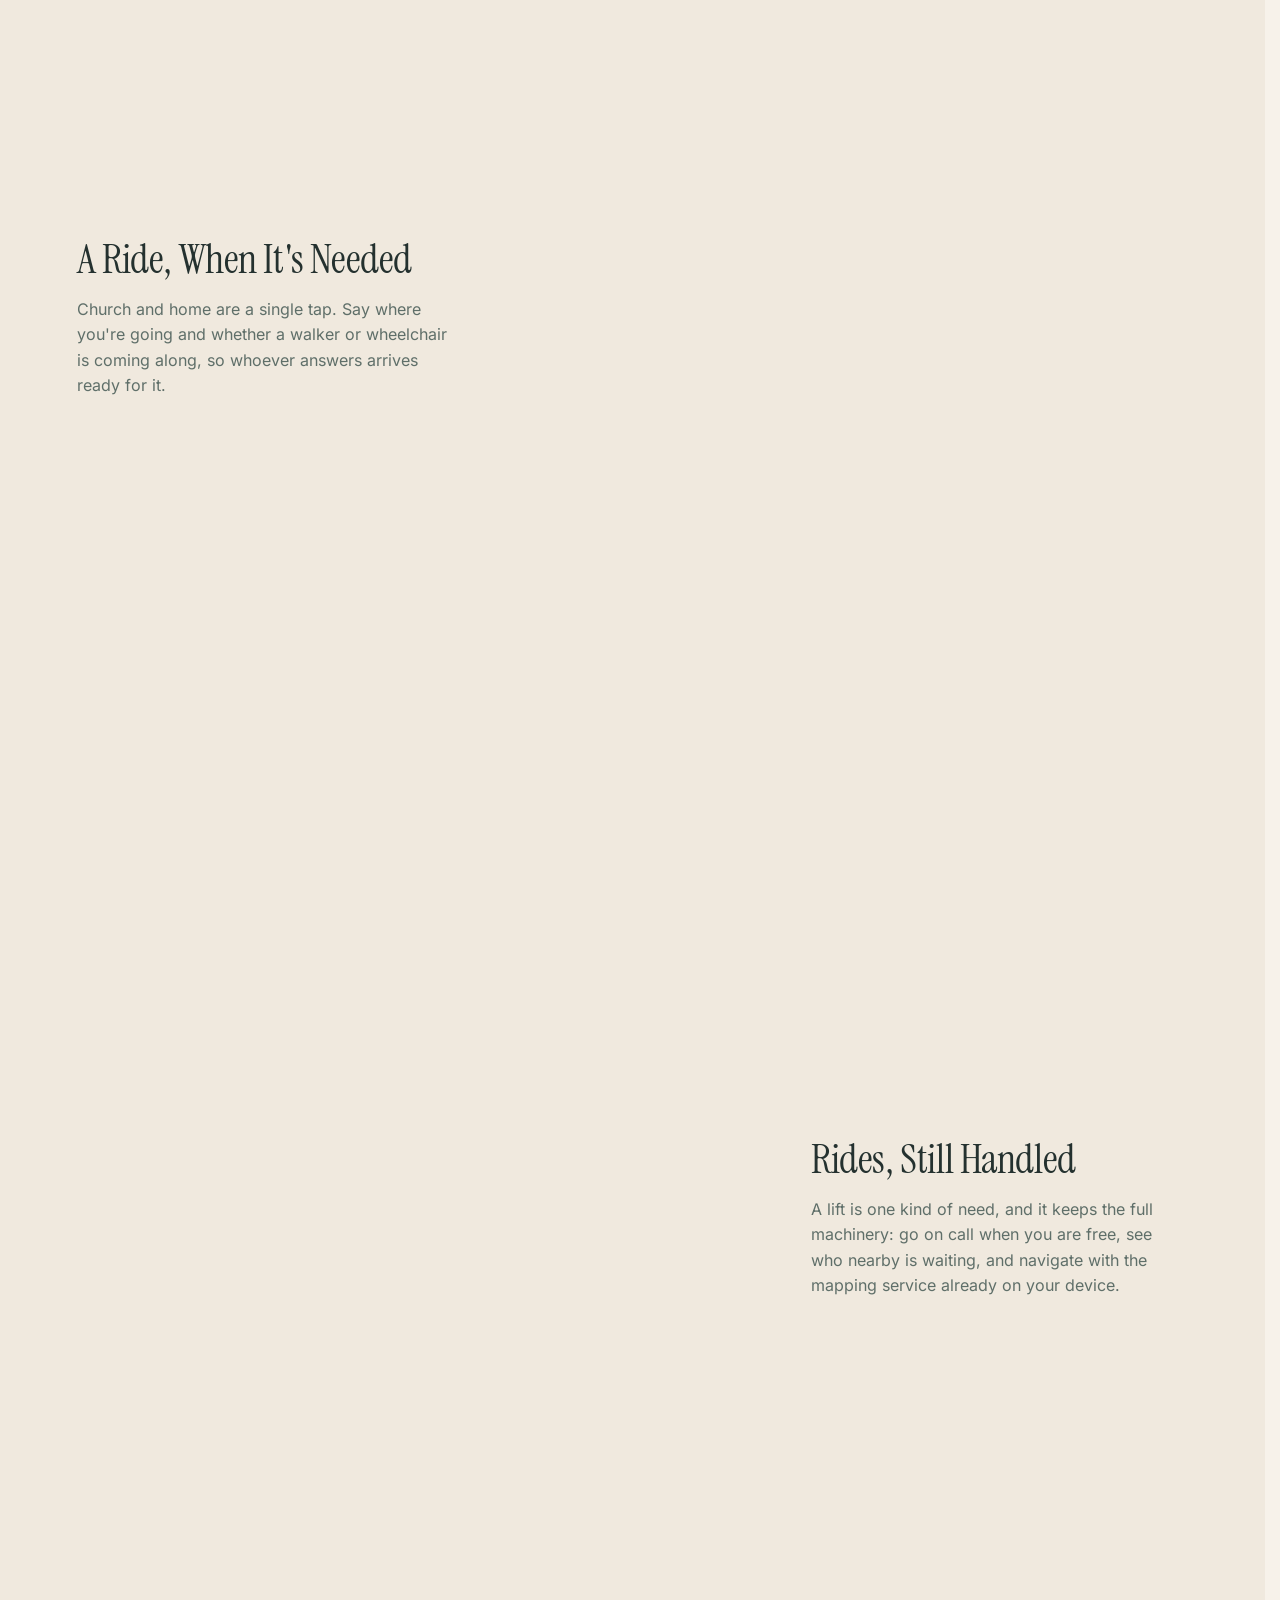
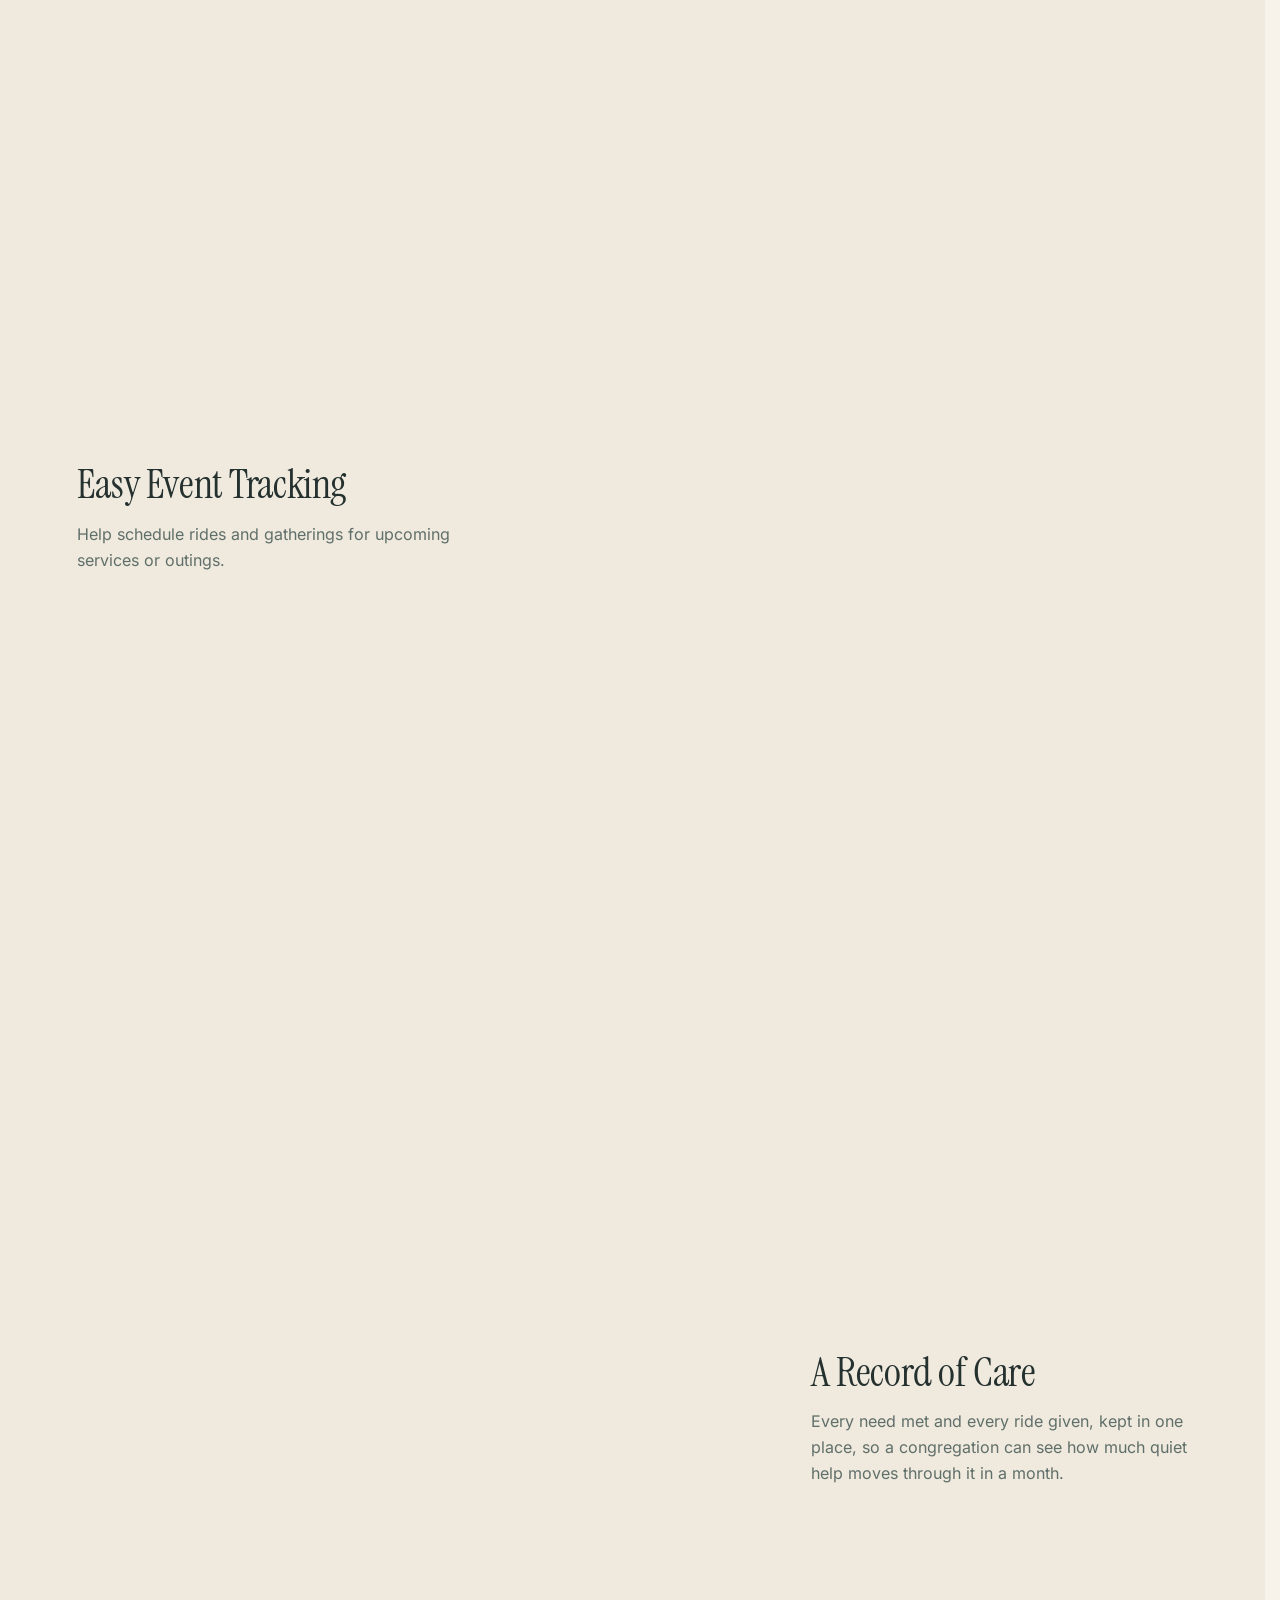
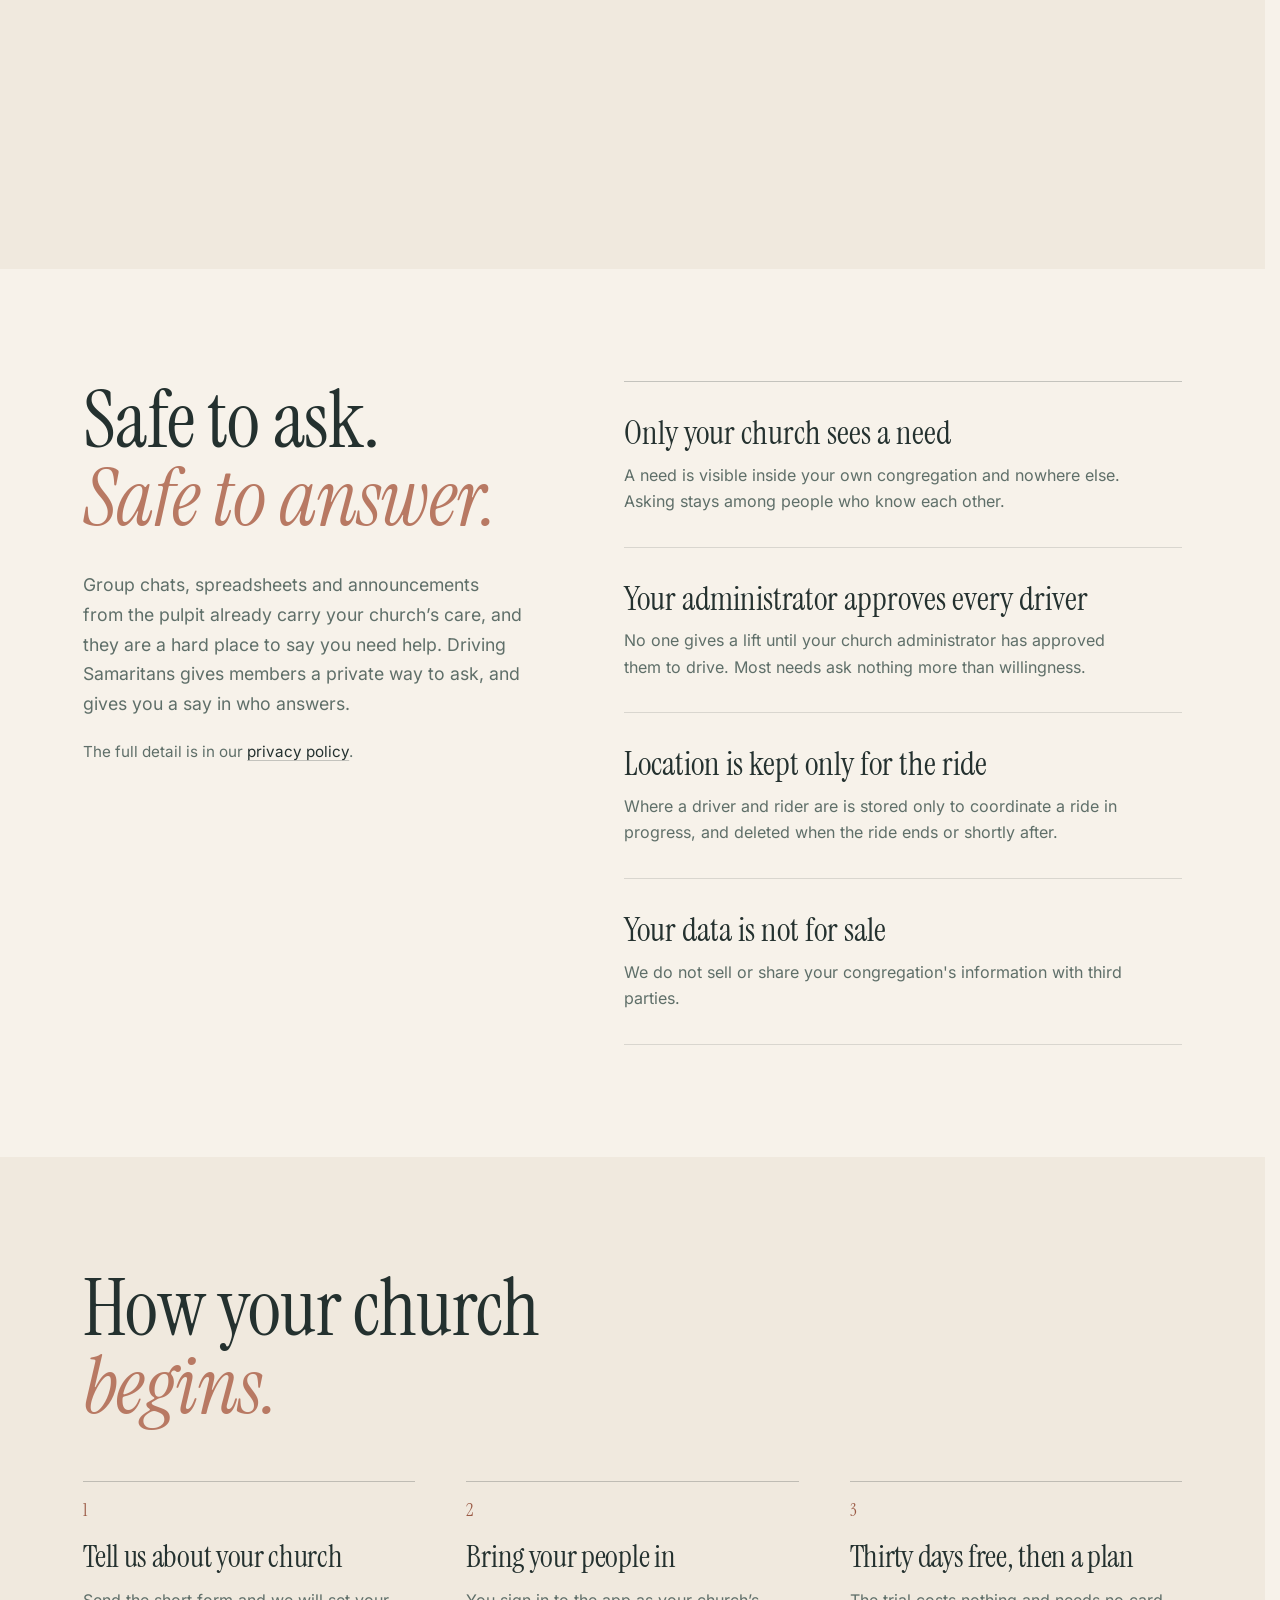
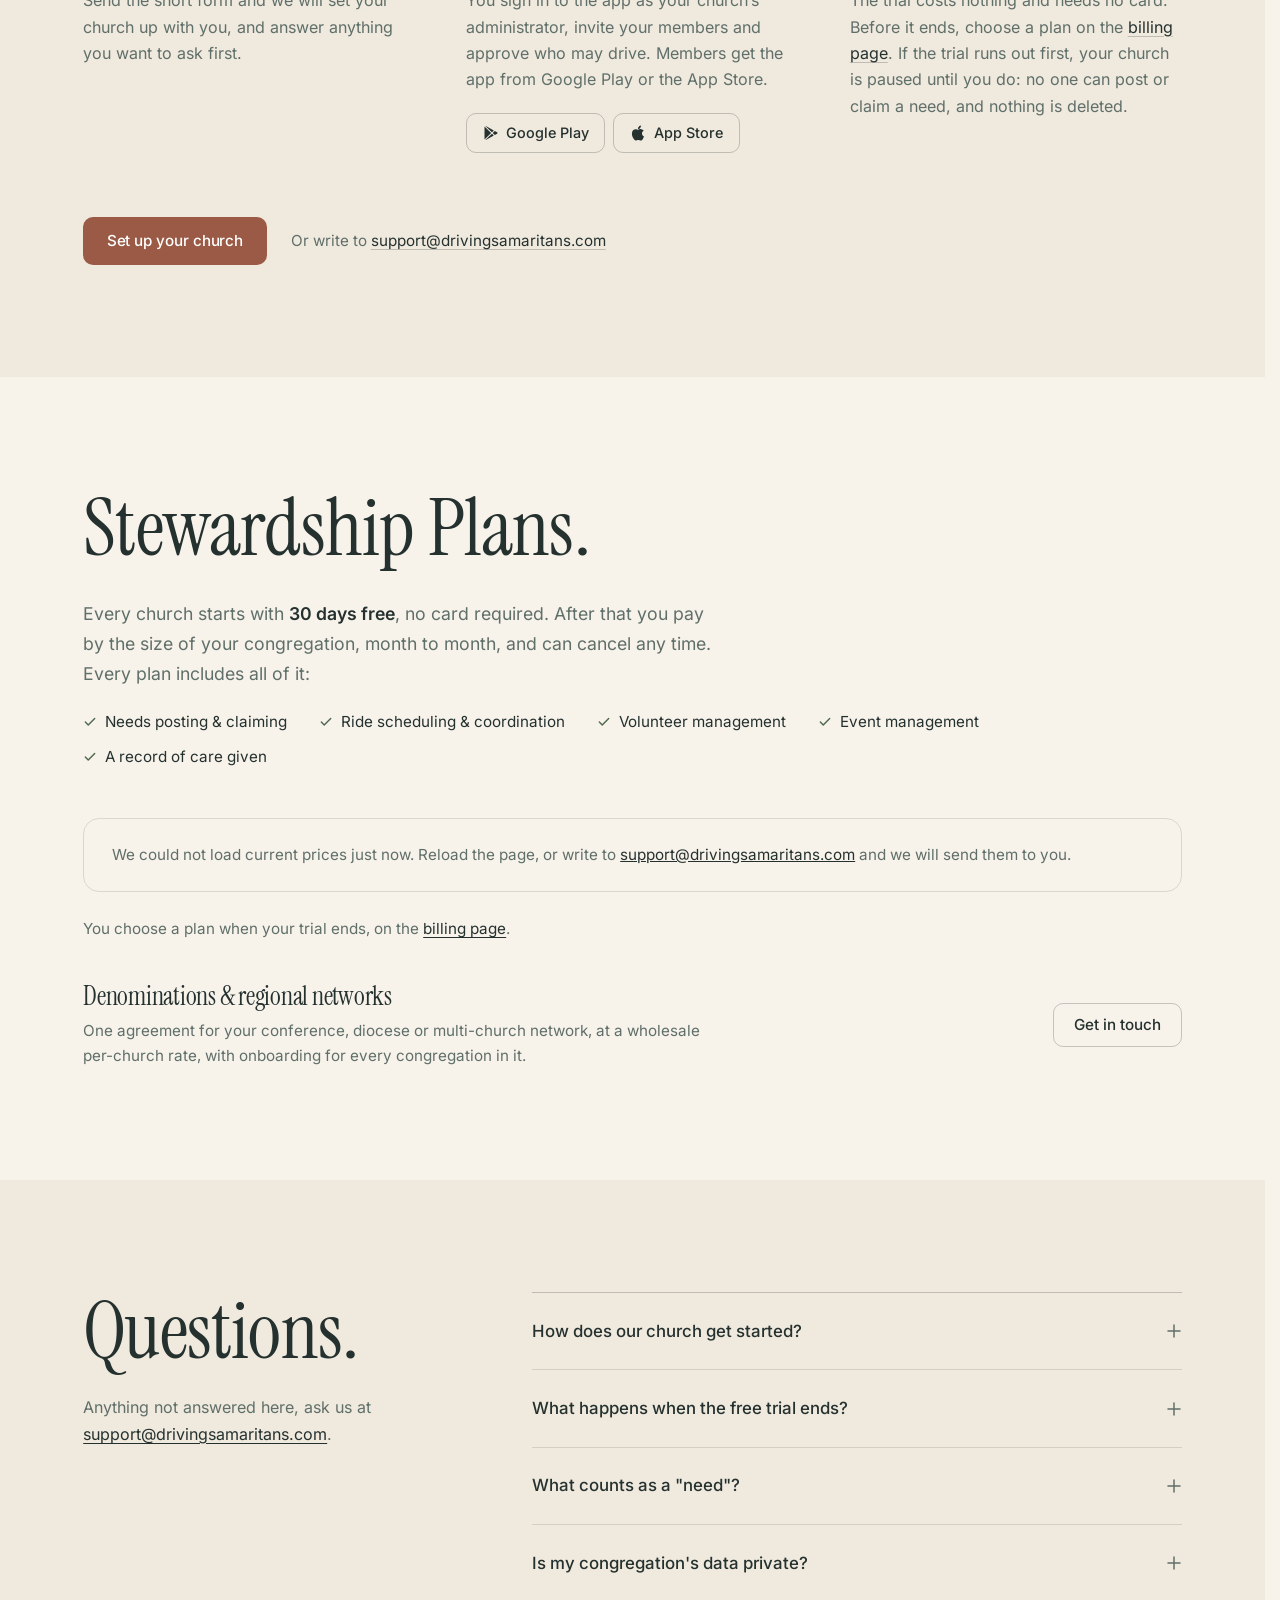
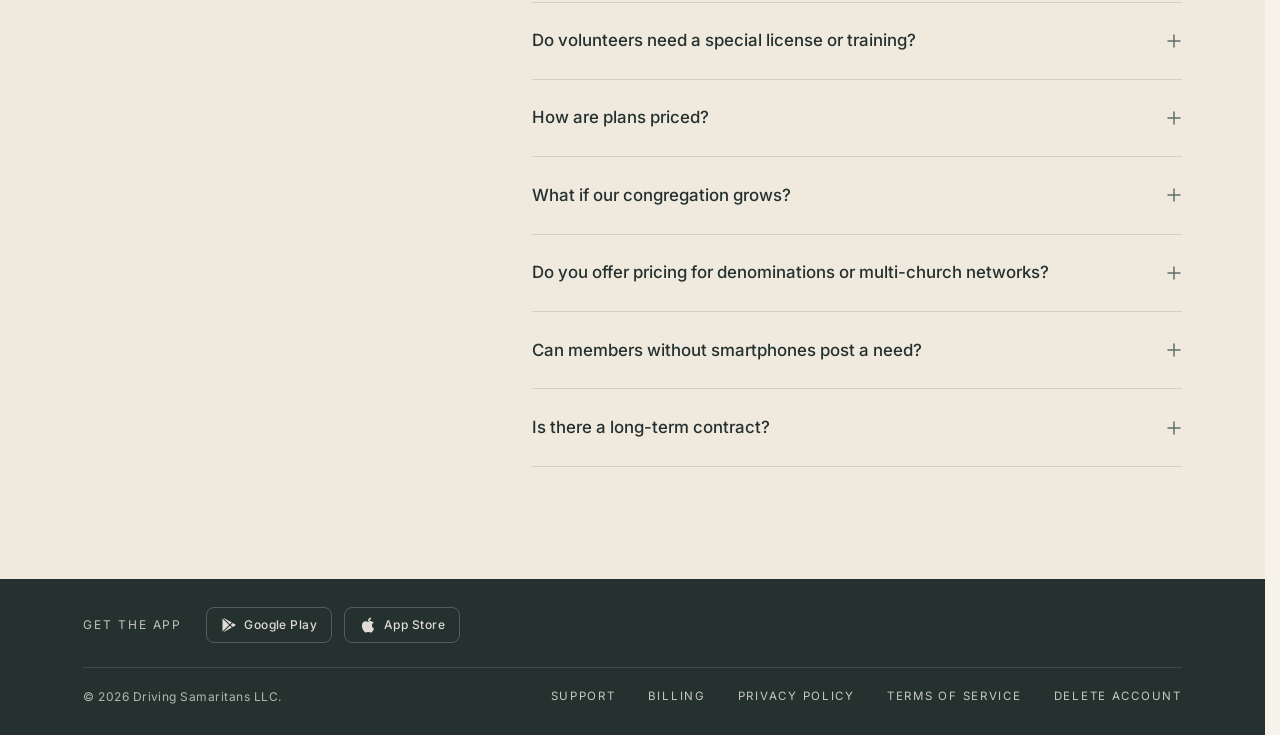
==== commit 511425d3: "Updates" ====
--- a/index.html
+++ b/index.html
@@ -56,4 +56,4 @@
             }
           }
         ]
-      }</script><script defer="defer" src="/static/js/main.18b79d27.js"></script><link href="/static/css/main.151f1dc7.css" rel="stylesheet"></head><body><noscript>You need to enable JavaScript to run this app.</noscript><div id="root"><div class="boot-splash"><img src="/splash-logo.png" alt=""/></div></div></body></html>+      }</script><script defer="defer" src="/static/js/main.1ef97c82.js"></script><link href="/static/css/main.4bdf6971.css" rel="stylesheet"></head><body><noscript>You need to enable JavaScript to run this app.</noscript><div id="root"><div class="boot-splash"><img src="/splash-logo.png" alt=""/></div></div></body></html>
--- a/static/css/main.4bdf6971.css
+++ b/static/css/main.4bdf6971.css
@@ -0,0 +1 @@
+@font-face{font-display:swap;font-family:Inter Variable;font-style:normal;font-weight:100 900;src:url(/static/media/inter-cyrillic-ext-wght-normal.b5cdd4765614e027c252.woff2) format("woff2-variations");unicode-range:u+0460-052f,u+1c80-1c8a,u+20b4,u+2de0-2dff,u+a640-a69f,u+fe2e-fe2f}@font-face{font-display:swap;font-family:Inter Variable;font-style:normal;font-weight:100 900;src:url(/static/media/inter-cyrillic-wght-normal.49594fb515ba00213fc3.woff2) format("woff2-variations");unicode-range:u+0301,u+0400-045f,u+0490-0491,u+04b0-04b1,u+2116}@font-face{font-display:swap;font-family:Inter Variable;font-style:normal;font-weight:100 900;src:url(/static/media/inter-greek-ext-wght-normal.f4df85d151e5ee39bc2b.woff2) format("woff2-variations");unicode-range:u+1f??}@font-face{font-display:swap;font-family:Inter Variable;font-style:normal;font-weight:100 900;src:url(/static/media/inter-greek-wght-normal.4f908aee8194b11d9c35.woff2) format("woff2-variations");unicode-range:u+0370-0377,u+037a-037f,u+0384-038a,u+038c,u+038e-03a1,u+03a3-03ff}@font-face{font-display:swap;font-family:Inter Variable;font-style:normal;font-weight:100 900;src:url(/static/media/inter-vietnamese-wght-normal.ab4bb8dcda024fe6eff2.woff2) format("woff2-variations");unicode-range:u+0102-0103,u+0110-0111,u+0128-0129,u+0168-0169,u+01a0-01a1,u+01af-01b0,u+0300-0301,u+0303-0304,u+0308-0309,u+0323,u+0329,u+1ea0-1ef9,u+20ab}@font-face{font-display:swap;font-family:Inter Variable;font-style:normal;font-weight:100 900;src:url(/static/media/inter-latin-ext-wght-normal.8bff79fbfaa8b8167a0b.woff2) format("woff2-variations");unicode-range:u+0100-02ba,u+02bd-02c5,u+02c7-02cc,u+02ce-02d7,u+02dd-02ff,u+0304,u+0308,u+0329,u+1d00-1dbf,u+1e00-1e9f,u+1ef2-1eff,u+2020,u+20a0-20ab,u+20ad-20c0,u+2113,u+2c60-2c7f,u+a720-a7ff}@font-face{font-display:swap;font-family:Inter Variable;font-style:normal;font-weight:100 900;src:url(/static/media/inter-latin-wght-normal.4f2981d82860061bca3e.woff2) format("woff2-variations");unicode-range:u+00??,u+0131,u+0152-0153,u+02bb-02bc,u+02c6,u+02da,u+02dc,u+0304,u+0308,u+0329,u+2000-206f,u+20ac,u+2122,u+2191,u+2193,u+2212,u+2215,u+feff,u+fffd}@font-face{font-display:swap;font-family:"Instrument Serif";font-style:normal;font-weight:400;src:url(/static/media/instrument-serif-latin-ext-400-normal.7c8bacc1c9ea6ace4217.woff2) format("woff2"),url(/static/media/instrument-serif-latin-ext-400-normal.cf6fa7bb7435889d8b58.woff) format("woff");unicode-range:u+0100-02ba,u+02bd-02c5,u+02c7-02cc,u+02ce-02d7,u+02dd-02ff,u+0304,u+0308,u+0329,u+1d00-1dbf,u+1e00-1e9f,u+1ef2-1eff,u+2020,u+20a0-20ab,u+20ad-20c0,u+2113,u+2c60-2c7f,u+a720-a7ff}@font-face{font-display:swap;font-family:"Instrument Serif";font-style:normal;font-weight:400;src:url(/static/media/instrument-serif-latin-400-normal.3134e59245730678fd73.woff2) format("woff2"),url(/static/media/instrument-serif-latin-400-normal.b3f0afae4a01de9a0cef.woff) format("woff");unicode-range:u+00??,u+0131,u+0152-0153,u+02bb-02bc,u+02c6,u+02da,u+02dc,u+0304,u+0308,u+0329,u+2000-206f,u+20ac,u+2122,u+2191,u+2193,u+2212,u+2215,u+feff,u+fffd}@font-face{font-display:swap;font-family:"Instrument Serif";font-style:italic;font-weight:400;src:url(/static/media/instrument-serif-latin-ext-400-italic.7c98e8b989a7a8eb61a3.woff2) format("woff2"),url(/static/media/instrument-serif-latin-ext-400-italic.6e3efbaa575798dc9940.woff) format("woff");unicode-range:u+0100-02ba,u+02bd-02c5,u+02c7-02cc,u+02ce-02d7,u+02dd-02ff,u+0304,u+0308,u+0329,u+1d00-1dbf,u+1e00-1e9f,u+1ef2-1eff,u+2020,u+20a0-20ab,u+20ad-20c0,u+2113,u+2c60-2c7f,u+a720-a7ff}@font-face{font-display:swap;font-family:"Instrument Serif";font-style:italic;font-weight:400;src:url(/static/media/instrument-serif-latin-400-italic.6804771de1c805a5bc75.woff2) format("woff2"),url(/static/media/instrument-serif-latin-400-italic.b4518a2b5ea8dfe1a84b.woff) format("woff");unicode-range:u+00??,u+0131,u+0152-0153,u+02bb-02bc,u+02c6,u+02da,u+02dc,u+0304,u+0308,u+0329,u+2000-206f,u+20ac,u+2122,u+2191,u+2193,u+2212,u+2215,u+feff,u+fffd}:root{--bg-editorial:#f7f2ea;--header-bg-rgb:247,242,234;--charcoal:#24312f;--slate:#5f6f69;--accent-blue:#587c8c;--accent-coral:#b87963;--accent-coral-deep:#9a5a45;--accent-blue-deep:#476a79;--accent-mint-deep:#4f6a4f;--accent-mint:#7d927d;--accent-gold:#b99a5f;--warm-clay:#efe5d8;--section-mint:#eef2ea;--section-sky:#edf1f0;--section-lavender:#f0ece8;--section-honey:#f4ead9;--white:#fff;--paper:#f7f2ea;--paper-deep:#f0e9de;--rule:#24312f24;--rule-strong:#24312f3d;--font-serif:"Instrument Serif","Iowan Old Style","Palatino Linotype",Palatino,Georgia,serif;--font-sans:"Inter Variable","Inter",-apple-system,BlinkMacSystemFont,"Segoe UI",Roboto,"Helvetica Neue",sans-serif;--ease-out:cubic-bezier(0.16,1,0.3,1);--transition-fluid:all 0.8s cubic-bezier(0.16,1,0.3,1);--border-light:1px solid var(--rule);--radius:10px;--br:16px;--gutter:clamp(1.25rem,6.5vw,6rem);--soft-shadow:0 18px 45px #3d4c461a}*{box-sizing:border-box;margin:0;padding:0}html{-webkit-text-size-adjust:100%;-moz-text-size-adjust:100%;text-size-adjust:100%;scroll-behavior:smooth;scrollbar-gutter:stable}body,html{background:#f7f2ea;background:var(--paper);min-height:100%;width:100%}body{-webkit-font-smoothing:antialiased;color:#24312f;color:var(--charcoal);font-family:Inter Variable,Inter,-apple-system,BlinkMacSystemFont,Segoe UI,Roboto,Helvetica Neue,sans-serif;font-family:var(--font-sans);line-height:1.7;overflow-x:clip}img,svg{max-width:100%}li,p{text-wrap:pretty}h1,h2,h3{text-wrap:balance}.visually-hidden{clip:rect(0 0 0 0);border:0;height:1px;margin:-1px;overflow:hidden;padding:0;position:absolute;white-space:nowrap;width:1px}::selection{background:#b879633d;color:#24312f;color:var(--charcoal)}:where(a,button,input,textarea,[tabindex]):focus-visible{outline:2px solid #24312f;outline:2px solid var(--charcoal);outline-offset:3px}.blob,.blob-container{display:none}.container{margin:0 auto;max-width:1400px;padding:0 clamp(1.25rem,6.5vw,6rem);padding:0 var(--gutter);position:relative}h1,h2,h3{font-family:"Instrument Serif",Iowan Old Style,Palatino Linotype,Palatino,Georgia,serif;font-family:var(--font-serif);font-weight:400;letter-spacing:-.01em}.section-title{font-size:clamp(2.6rem,8vw,5rem);line-height:.98;margin-bottom:clamp(2rem,5vw,3.5rem);overflow-wrap:break-word}.serif-italic{color:#b87963;color:var(--accent-coral);font-style:italic}.reveal{opacity:0;position:relative;transform:translateY(14px);transition:opacity .7s cubic-bezier(.16,1,.3,1),transform .7s cubic-bezier(.16,1,.3,1);transition:opacity .7s var(--ease-out),transform .7s var(--ease-out);z-index:10}.reveal.active{opacity:1;transform:translateY(0)}.stagger-1{transition-delay:.06s}.stagger-2{transition-delay:.12s}.stagger-3{transition-delay:.18s}.stagger-4{transition-delay:.24s}footer,header{position:relative;z-index:10}main{z-index:5}.btn{align-items:center;border:1px solid #0000;border-radius:10px;border-radius:var(--radius);cursor:pointer;display:inline-flex;font-family:Inter Variable,Inter,-apple-system,BlinkMacSystemFont,Segoe UI,Roboto,Helvetica Neue,sans-serif;font-family:var(--font-sans);font-size:.95rem;font-weight:500;gap:.5rem;height:48px;justify-content:center;letter-spacing:-.005em;line-height:1;padding:0 1.4rem;transition:background-color .2s ease,border-color .2s ease,color .2s ease}.btn-primary{background:#9a5a45;background:var(--accent-coral-deep);color:#fff;color:var(--white)}.btn-primary:hover{background:#844a37}.btn-outline{background:#0000;border-color:#24312f3d;border-color:var(--rule-strong);color:#24312f;color:var(--charcoal)}.btn-outline:hover{background:#24312f0d;border-color:#24312f73}.btn:active{transform:translateY(1px)}section{padding:7rem 0;position:relative;scroll-margin-top:72px}@media (max-width:1024px){section{padding:4.5rem 0}}@media (prefers-reduced-motion:reduce){html{scroll-behavior:auto}.reveal{opacity:1;transform:none}.btn,.reveal{transition:none}.btn:active{transform:none}}.demo-popup-overlay{align-items:center;animation:fadeIn .4s ease-out;backdrop-filter:blur(12px);-webkit-backdrop-filter:blur(12px);background:#0003;display:flex;height:100vh;height:100dvh;justify-content:center;left:0;padding:1rem;position:fixed;top:0;width:100vw;z-index:10000}.demo-popup-content{-webkit-overflow-scrolling:touch;animation:popupScale .6s cubic-bezier(.16,1,.3,1);background:var(--white);border:1px solid #0000000d;border-radius:20px;box-shadow:0 10px 25px #0000000d,0 40px 80px #0000001a;max-height:100%;max-width:460px;overflow-y:auto;padding:2rem 2.25rem;position:relative;width:100%}@media (max-width:480px){.demo-popup-content{border-radius:16px;padding:1.5rem 1.25rem}.demo-popup-content h2{font-size:1.5rem}.demo-popup-content p{margin-bottom:1rem}.form-group{margin-bottom:.75rem}}.demo-recaptcha{min-height:78px}@media (max-width:400px){.demo-recaptcha{margin-bottom:0;min-height:66px;transform:scale(.84);transform-origin:left top}}@media (max-width:340px){.demo-recaptcha{min-height:58px;transform:scale(.74)}}.demo-popup-close{align-items:center;background:#0000;border:none;border-radius:var(--radius);color:var(--charcoal);cursor:pointer;display:flex;font-size:1.25rem;height:40px;justify-content:center;position:absolute;right:16px;top:16px;transition:all .3s ease;width:40px}.demo-popup-close:hover{background:#eee}.demo-popup-content h2{font-size:2.25rem;line-height:1.1;margin-bottom:.6rem}.demo-popup-content p{color:var(--slate);font-family:var(--font-sans);font-size:.9rem;margin-bottom:1.25rem}.form-group{margin-bottom:1rem}.form-group label{color:var(--slate);display:block;font-family:var(--font-sans);font-size:.75rem;font-weight:700;letter-spacing:.1em;margin-bottom:.5rem;text-transform:uppercase}.form-group input,.form-group textarea{background:#f6f6f6;border:1px solid #0000;border-radius:var(--radius);color:var(--charcoal);font-family:var(--font-sans);font-size:1rem;padding:.7rem 1rem;transition:all .3s ease;width:100%}.form-group input:focus,.form-group textarea:focus{background:var(--white);border-color:var(--charcoal);outline:none}.form-group textarea{min-height:80px;resize:none}.form-optional{color:var(--slate);font-weight:500;letter-spacing:0;margin-left:.4rem;text-transform:none}.success-message .success-close{margin-top:.5rem;max-width:12rem}.demo-popup-content .btn-primary{background:var(--accent-coral-deep);border:none;border-radius:var(--radius);color:var(--white);cursor:pointer;font-size:1rem;font-weight:500;padding:.9rem;transition:background-color .2s ease;width:100%}.demo-popup-content .btn-primary:hover{background:#844a37}.demo-popup-content .btn-primary:disabled{cursor:default;opacity:.6;transform:none}.demo-popup-content h2{padding-right:2.5rem}.success-message{align-items:center;display:flex;flex-direction:column;gap:1.5rem;padding:3rem 0;text-align:center}.success-cross-container{animation:floatCross 3s ease-in-out infinite;height:60px;margin-bottom:1rem;position:relative;width:40px}.success-cross-v{height:100%;left:50%;top:0;transform:translateX(-50%);width:4px}.success-cross-h,.success-cross-v{background:var(--charcoal);border-radius:2px;position:absolute}.success-cross-h{height:4px;left:0;top:30%;width:100%}@keyframes floatCross{0%,to{transform:translateY(0)}50%{transform:translateY(-10px)}}.success-message h2{color:var(--charcoal);font-size:3.5rem;margin-bottom:0}.error-text{color:#b42318;font-size:.8rem;font-weight:500;margin-top:1rem;text-align:center}.header{align-items:center;backdrop-filter:blur(16px);-webkit-backdrop-filter:blur(16px);background-color:rgba(var(--header-bg-rgb),.82);border-bottom:1px solid #0000;display:flex;height:80px;position:fixed;top:0;transition:height .4s var(--ease-out),background-color .4s var(--ease-out),border-color .4s var(--ease-out),opacity .4s var(--ease-out),transform .4s var(--ease-out);width:100%;z-index:9000}.header.scrolled{background-color:rgba(var(--header-bg-rgb),.95);border-bottom-color:var(--rule);height:68px}.header.hidden-nav{opacity:0;pointer-events:none;transform:translateY(-12px);transition:opacity .4s var(--ease-out),transform .4s var(--ease-out),visibility 0s linear .4s;visibility:hidden}.header-content{justify-content:space-between;width:100%}.header-content,.logo{align-items:center;display:flex}.logo-img{display:block;height:52px;transition:height .4s var(--ease-out);width:auto}.header.scrolled .logo-img{height:46px}.nav{align-items:center;display:flex;gap:clamp(1.5rem,3vw,3rem)}.nav-links{display:flex;gap:clamp(1.25rem,2.4vw,2.5rem);list-style:none}.nav-btn{background:none;border:none;color:var(--slate);cursor:pointer;display:inline-block;font-family:var(--font-sans);font-size:.95rem;font-weight:450;letter-spacing:-.005em;line-height:1.4;padding:.5rem 0;text-decoration:none;transition:color .2s ease;white-space:nowrap}.btn-header,.nav-btn:hover{color:var(--charcoal)}.btn-header{align-items:center;background:#0000;border:1px solid var(--rule-strong);border-radius:var(--radius);cursor:pointer;display:inline-flex;font-family:var(--font-sans);font-size:.9rem;font-weight:500;height:40px;letter-spacing:-.005em;padding:0 1.1rem;transition:background-color .2s ease,border-color .2s ease;white-space:nowrap}.btn-header:hover{background:#24312f0d;border-color:#24312f73}.hamburger{align-items:center;background:none;border:none;cursor:pointer;display:none;flex-direction:column;gap:5px;height:44px;justify-content:center;margin-right:-10px;width:44px}.hamburger span{background:var(--charcoal);border-radius:2px;display:block;height:1.5px;transform-origin:center;transition:transform .3s var(--ease-out),opacity .3s ease;width:22px}.hamburger.open span:first-child{transform:translateY(6.5px) rotate(45deg)}.hamburger.open span:nth-child(2){opacity:0}.hamburger.open span:nth-child(3){transform:translateY(-6.5px) rotate(-45deg)}.mobile-menu{animation:fadeIn .2s ease;background:var(--paper);gap:clamp(1rem,4vh,2rem);height:100vh;height:100dvh;justify-content:safe center;left:0;overflow-y:auto;overscroll-behavior:contain;padding:88px 1.5rem 2rem;position:fixed;top:0;width:100%;z-index:8999}.mobile-menu,.mobile-menu ul{align-items:center;display:flex;flex-direction:column}.mobile-menu ul{gap:clamp(.75rem,3vh,1.5rem);list-style:none}.mobile-menu .nav-btn{color:var(--charcoal);font-family:var(--font-serif);font-size:clamp(1.75rem,7vh,2.5rem);font-weight:400;letter-spacing:-.01em;line-height:1.2}.mobile-menu .nav-btn:hover{color:var(--slate)}@keyframes fadeIn{0%{opacity:0}to{opacity:1}}.mobile-menu .btn-header{flex-shrink:0;font-size:1rem;height:48px;padding:0 1.5rem}@media (max-width:1024px){.nav{display:none}.hamburger{display:flex}}@media (max-width:480px){.header{height:64px}.header.scrolled{height:60px}.header.scrolled .logo-img,.logo-img{height:44px}}@media (prefers-reduced-motion:reduce){.btn-header,.hamburger span,.header,.logo-img{transition:none}.mobile-menu{animation:none}}.hero{background:#0000;display:flex;min-height:86vh;min-height:86svh;padding:120px 0 72px;z-index:1}.hero,.hero-content{align-items:center;position:relative}.hero-content{grid-gap:5rem;display:grid;gap:5rem;grid-template-columns:1fr 1fr;width:100%;z-index:20}.hero-branding h1{font-size:clamp(4rem,12vw,12rem);line-height:.9;margin-bottom:2.25rem}.hero-calling{color:var(--charcoal);font-family:var(--font-serif);font-size:1.55rem;font-style:italic;line-height:1.3;margin-bottom:.75rem}.hero-lede{color:var(--slate);font-size:1.1rem;line-height:1.65;margin-bottom:2.25rem;max-width:30rem}.hero-btns{display:flex;flex-wrap:wrap;gap:.75rem}.hero-btns .btn{white-space:nowrap}@media (max-width:1024px){.hero{min-height:auto;padding:112px 0 72px}.hero-content{grid-template-columns:minmax(0,1fr);text-align:center}.hero-branding h1{font-size:clamp(3.25rem,14vw,6rem);line-height:1}.hero-lede{margin-left:auto;margin-right:auto}.hero-btns{justify-content:center}}@media (max-width:768px){.hero{padding:100px 0 56px}.hero-calling{font-size:1.3rem}.hero-lede{font-size:1rem}}@media (max-width:420px){.hero-btns{align-items:stretch;flex-direction:column;margin:0 auto;max-width:18rem}}.bible-verse{border-bottom:1px solid var(--rule);border-top:1px solid var(--rule);padding:clamp(2.5rem,6vw,4rem) 0;text-align:center}.verse-text{text-wrap:balance;color:var(--charcoal);font-family:var(--font-serif);font-size:clamp(1.6rem,3.4vw,2.5rem);font-style:italic;line-height:1.35;margin:0 auto 1.5rem;max-width:30ch}.verse-citation{color:var(--slate);font-size:.85rem;letter-spacing:.02em}.mission{background:var(--paper-deep);position:relative;z-index:1}.mission-items{grid-gap:clamp(1.5rem,3.5vw,3.5rem);display:grid;gap:clamp(1.5rem,3.5vw,3.5rem);grid-template-columns:repeat(3,minmax(0,1fr));margin-bottom:5.5rem}.mission-item{border-top:1px solid var(--rule-strong);padding-top:1.5rem}.mission-item h3{font-size:clamp(1.6rem,2.4vw,2rem);line-height:1.15;margin-bottom:.75rem}.mission-item p{color:var(--slate);font-size:1rem;line-height:1.65;max-width:34ch}.mission-verse-wrapper{margin:0 auto;max-width:900px}@media (max-width:1024px){.mission-items{gap:2rem;grid-template-columns:minmax(0,1fr);margin-bottom:3.5rem}.mission-item{padding-top:1.25rem}.mission-item p{max-width:52ch}}.needs{background:var(--paper);position:relative;z-index:200}.needs-header{margin-bottom:2.5rem;max-width:720px}.needs-subtitle{color:var(--slate);font-size:1.1rem;line-height:1.7;margin-top:1.5rem;max-width:52ch}.needs-flow{grid-gap:clamp(1.25rem,3vw,3rem);display:grid;gap:clamp(1.25rem,3vw,3rem);grid-template-columns:repeat(3,minmax(0,1fr));list-style:none;margin-bottom:4rem}.needs-flow li{color:var(--slate);font-size:1rem;line-height:1.6;max-width:32ch}.needs-flow-step{color:var(--accent-coral-deep);display:block;font-family:var(--font-serif);font-size:1.75rem;font-style:italic;line-height:1.2;margin-bottom:.35rem}.needs-grid{border-top:1px solid var(--rule-strong);display:grid;grid-template-columns:repeat(3,minmax(0,1fr))}.need-card{grid-column-gap:1rem;align-content:start;align-items:start;border-bottom:1px solid var(--rule);column-gap:1rem;display:grid;grid-template-columns:24px minmax(0,1fr);padding:1.75rem 1.5rem 1.75rem 0}.need-card:not(:nth-child(3n+1)){border-left:1px solid var(--rule);padding-left:1.5rem}.need-icon{color:var(--charcoal);display:flex;grid-row:span 2;padding-top:.3rem}.need-card h3{font-size:1.5rem;line-height:1.2;margin-bottom:.2rem}.need-card p{color:var(--slate);font-size:.95rem;line-height:1.55}@media (max-width:1024px){.needs-header{margin-bottom:2rem}.needs-flow{gap:1rem;grid-template-columns:minmax(0,1fr);margin-bottom:3rem}.needs-flow li{max-width:none}.needs-flow-step{display:inline;font-size:1.4rem;margin-right:.35rem}.needs-grid{grid-template-columns:repeat(2,minmax(0,1fr))}.need-card:not(:nth-child(3n+1)){border-left:none;padding-left:0}.need-card:nth-child(2n){border-left:1px solid var(--rule);padding-left:1.25rem}}@media (max-width:640px){.need-card{grid-template-columns:minmax(0,1fr);padding:1.25rem 1rem 1.25rem 0}.need-card:nth-child(2n){padding-left:1rem}.need-icon{grid-row:auto;margin-bottom:.6rem;padding-top:0}.need-card h3{font-size:1.3rem}}@media (max-width:360px){.needs-grid{grid-template-columns:minmax(0,1fr)}.need-card:nth-child(2n){border-left:none;padding-left:0}}.features{background:var(--paper-deep);padding:0;position:relative;z-index:5000}.showcase-logo{left:60px;opacity:0;pointer-events:none;position:fixed;top:40px;transform:translateY(-12px);transition:opacity .5s var(--ease-out),transform .5s var(--ease-out);z-index:6500}.showcase-logo.visible{opacity:1;transform:translateY(0)}.showcase-logo img{height:72px;width:auto}.features-sticky-wrapper{position:relative;width:100%}.phone-sticky{align-items:center;display:flex;height:100vh;height:100svh;justify-content:center;pointer-events:none;position:sticky;top:0;width:100%;z-index:5}.phone-frame{aspect-ratio:268/600;background:linear-gradient(160deg,#384844,#1f2f2c);border-radius:30px;box-shadow:0 50px 90px -30px #24312f73,inset 0 1px 0 #ffffff14,0 0 0 1px #24312f33;flex-shrink:0;height:min(600px,78vh);height:min(600px,78svh);opacity:0;padding:7px;position:relative;transform:translateY(40px);transition:opacity .6s var(--ease-out),transform .6s var(--ease-out);width:auto;z-index:1}.phone-frame.active{opacity:1;transform:translateY(0)}.phone-frame.transparent{opacity:0;transform:translateY(-30px)}.side-buttons{height:100%;left:0;position:absolute;top:0;width:100%}.button-power,.button-vol-down,.button-vol-up{background:#2c2c2c;border-radius:0 2px 2px 0;position:absolute;right:-3px;width:3px}.button-power{height:55px;top:120px}.button-vol-up{height:34px;top:196px}.button-vol-down{height:34px;top:240px}.phone-bezel{background:#000;border-radius:24px;height:100%;overflow:hidden;position:relative;width:100%}.punch-hole{background:#0a0a0a;border-radius:50%;height:10px;left:50%;position:absolute;top:14px;transform:translateX(-50%);width:10px;z-index:100}.phone-screen{background:#fff;height:100%;position:relative;width:100%}.phone-image{height:100%;left:0;object-fit:cover;opacity:0;position:absolute;top:0;transition:opacity .35s ease;width:100%}.phone-image.visible{opacity:1}.features-content{pointer-events:none;position:relative;z-index:10}.feature-step{align-items:center;display:flex;flex-direction:column;height:100vh;height:100svh;justify-content:center;margin:0 auto;max-width:1400px;opacity:0;transform:translateY(24px);transition:opacity .5s var(--ease-out),transform .5s var(--ease-out);width:100%}.feature-step.active{opacity:1;transform:translateY(0)}.step-text-box{max-width:400px;text-align:left}@media (min-width:1025px){.feature-step{--step-gutter:clamp(1.5rem,6vw,7rem)}.feature-step.step-left{align-items:flex-start;padding-left:var(--step-gutter)}.feature-step.step-right{align-items:flex-end;padding-right:var(--step-gutter)}.step-text-box{max-width:min(400px,calc(min(50vw, 700px) - 186px - var(--step-gutter)))}}.feature-step h3{color:var(--charcoal);font-size:clamp(2rem,3.2vw,3rem);line-height:1.02;margin-bottom:1rem}.feature-step p{color:var(--slate);font-size:clamp(1rem,1.2vw,1.1rem);line-height:1.6}@media (max-width:1024px){.showcase-logo{left:24px;top:16px}.showcase-logo img{height:44px}.phone-sticky{align-items:flex-start;padding-top:max(76px,9svh)}.phone-frame{height:min(520px,52vh);height:min(520px,52svh)}.feature-step{justify-content:flex-end;padding:0 1rem 4vh}.step-text-box{background:var(--paper);border:1px solid var(--rule);border-radius:var(--br);max-width:34rem;padding:1.1rem 1.25rem 1.25rem;text-align:center;width:100%}.feature-step h3{font-size:clamp(1.5rem,6vw,2.1rem);margin-bottom:.5rem}.feature-step p{font-size:clamp(.9rem,2.2vw,1.05rem);line-height:1.5}}@media (max-width:768px){.phone-frame{border-radius:26px}.phone-bezel{border-radius:20px}}@media (prefers-reduced-motion:reduce){.feature-step,.phone-frame,.phone-image,.showcase-logo{transition-duration:.01ms}.feature-step{opacity:1;transform:none}}.safety{background:var(--paper);position:relative;z-index:10}.safety-layout{grid-gap:clamp(2.5rem,6vw,6rem);align-items:start;display:grid;gap:clamp(2.5rem,6vw,6rem);grid-template-columns:minmax(0,5fr) minmax(0,6fr)}.safety-intro.reveal{position:sticky;top:112px}.safety-intro .section-title{margin-bottom:2rem}.safety-intro p{color:var(--slate);font-size:1.1rem;line-height:1.7;max-width:40ch}.safety-intro .safety-more{font-size:.95rem;margin-top:1.25rem}.safety-more a{color:var(--charcoal);text-decoration-color:var(--rule-strong);text-underline-offset:3px}.safety-more a:hover{text-decoration-color:initial}.safety-facts{border-top:1px solid var(--rule-strong)}.safety-fact{border-bottom:1px solid var(--rule);padding:2rem 0}.safety-fact dt{font-family:var(--font-serif);font-size:clamp(1.6rem,2.6vw,2.2rem);line-height:1.15;margin-bottom:.6rem}.safety-fact dd{color:var(--slate);font-size:1rem;line-height:1.65;max-width:50ch}@media (max-width:1024px){.safety-layout{gap:2.5rem;grid-template-columns:minmax(0,1fr)}.safety-intro.reveal{position:relative;top:auto}.safety-fact{padding:1.5rem 0}}.start{background:var(--paper-deep);position:relative;z-index:200}.start-steps{grid-gap:clamp(1.5rem,4vw,4rem);display:grid;gap:clamp(1.5rem,4vw,4rem);grid-template-columns:repeat(3,minmax(0,1fr));list-style:none;margin-bottom:4rem}.start-step{border-top:1px solid var(--rule-strong);padding-top:1.25rem}.start-num{font-feature-settings:"lnum";color:var(--accent-coral-deep);display:block;font-family:var(--font-serif);font-size:1.1rem;font-variant-numeric:lining-nums;line-height:1;margin-bottom:1.25rem}.start-step h3{font-size:clamp(1.6rem,2.4vw,2rem);line-height:1.15;margin-bottom:.75rem}.start-step p{color:var(--slate);font-size:1rem;line-height:1.65;max-width:38ch}.start-action a,.start-step a{color:var(--charcoal);overflow-wrap:anywhere;text-decoration-color:var(--rule-strong);text-underline-offset:3px}.start-action a:hover,.start-step a:hover{text-decoration-color:initial}.start-stores{display:flex;flex-wrap:wrap;gap:.5rem;margin-top:1.25rem}.start-stores .start-store{align-items:center;border:1px solid var(--rule-strong);border-radius:var(--radius);color:var(--charcoal);display:inline-flex;font-size:.9rem;font-weight:500;gap:.45rem;height:40px;padding:0 .95rem;text-decoration:none;transition:background-color .2s ease,border-color .2s ease}.start-stores .start-store:hover{background:#24312f0d;border-color:#24312f73}.start-action{align-items:center;display:flex;flex-wrap:wrap;gap:1rem 1.5rem}.start-action p{color:var(--slate);font-size:.95rem}@media (max-width:1024px){.start-steps{gap:2rem;grid-template-columns:minmax(0,1fr);margin-bottom:3rem}.start-step p{max-width:52ch}}@media (max-width:480px){.start-action{align-items:stretch;flex-direction:column;text-align:center}}.pricing-comparison{background:var(--paper);position:relative;z-index:200}.pricing-comparison .section-title{margin-bottom:2rem}.pricing-lede{color:var(--slate);font-size:1.1rem;line-height:1.7;margin-bottom:1.25rem;max-width:58ch}.pricing-lede strong{color:var(--charcoal);font-weight:600}.shared-features{display:flex;flex-wrap:wrap;gap:.6rem 2rem;list-style:none;margin-bottom:3rem}.shared-feature-item{align-items:center;color:var(--charcoal);display:flex;font-size:.95rem;gap:.5rem}.shared-feature-item svg{color:var(--accent-mint-deep);flex-shrink:0}.comparison-columns{grid-gap:clamp(1rem,2vw,1.5rem);align-items:stretch;display:grid;gap:clamp(1rem,2vw,1.5rem);grid-template-columns:repeat(3,minmax(0,1fr))}.pricing-note{border:1px solid var(--rule);border-radius:var(--br);color:var(--slate);font-size:.95rem;line-height:1.6;padding:1.5rem 1.75rem}.pricing-note a{color:var(--charcoal);overflow-wrap:anywhere}.comparison-column{background:var(--white);border:1px solid var(--rule);border-radius:var(--br);display:flex;flex-direction:column;min-width:0;padding:clamp(1.5rem,3vw,2.25rem)}.column-highlight{border-color:var(--charcoal)}.comparison-column h3{font-size:2rem;margin-bottom:.4rem}.column-size{color:var(--slate);font-size:.8rem;font-weight:600;letter-spacing:.06em;margin-bottom:.75rem;text-transform:uppercase}.column-desc{color:var(--slate);font-size:.95rem;margin-bottom:1.75rem;min-height:3rem}.column-price{font-feature-settings:"lnum";font-family:var(--font-serif);font-size:clamp(3rem,5vw,3.75rem);font-variant-numeric:lining-nums;font-weight:400;line-height:1;margin-top:auto;white-space:nowrap}.column-price span{color:var(--slate);font-size:1.15rem;font-style:italic;margin-left:.15rem}.pricing-next{color:var(--slate);font-size:.95rem;margin-top:1.5rem}.pricing-next a{color:var(--charcoal);text-underline-offset:3px}.denominational-callout{align-items:center;display:flex;gap:2rem 3rem;margin-top:2.5rem}.denominational-text{flex:1 1}.denominational-text h3{font-size:1.6rem;line-height:1.2;margin-bottom:.4rem}.denominational-text p{color:var(--slate);font-size:.95rem;line-height:1.6;max-width:62ch}.denominational-cta{align-items:center;border:1px solid var(--rule-strong);border-radius:var(--radius);color:var(--charcoal);display:inline-flex;flex-shrink:0;font-size:.95rem;font-weight:500;height:44px;padding:0 1.25rem;text-decoration:none;transition:background-color .2s ease,border-color .2s ease;white-space:nowrap}.denominational-cta:hover{background:#24312f0d;border-color:#24312f73}@media (max-width:1024px){.denominational-callout{align-items:flex-start;flex-direction:column;gap:1.25rem}}@media (max-width:820px){.comparison-columns{gap:1rem;grid-template-columns:minmax(0,1fr)}.column-desc{min-height:0}.column-price{margin-top:0}}.faq{background:var(--paper-deep);position:relative;z-index:200}.faq-layout{grid-gap:clamp(2.5rem,6vw,6rem);align-items:start;display:grid;gap:clamp(2.5rem,6vw,6rem);grid-template-columns:minmax(0,4fr) minmax(0,7fr)}.faq-intro.reveal{position:sticky;top:112px}.faq-intro .section-title{margin-bottom:1.5rem}.faq-intro p{color:var(--slate);font-size:1rem;line-height:1.65;margin-bottom:1.75rem;max-width:34ch}.faq-intro a{color:var(--charcoal);overflow-wrap:anywhere;text-underline-offset:3px}.faq-list{border-top:1px solid var(--rule-strong)}.faq-item{border-bottom:1px solid var(--rule)}.faq-question{align-items:center;background:none;border:none;color:var(--charcoal);cursor:pointer;display:flex;font-family:var(--font-sans);font-size:1.05rem;font-weight:500;gap:clamp(1rem,3vw,2rem);justify-content:space-between;line-height:1.5;padding:clamp(1.25rem,3vw,1.6rem) 0;text-align:left;width:100%}.faq-question:hover{color:var(--accent-coral-deep)}.faq-icon{color:var(--slate);flex-shrink:0}.faq-icon-vertical{transform-box:fill-box;transform-origin:center;transition:transform .3s cubic-bezier(.16,1,.3,1)}.faq-item.open .faq-icon-vertical{transform:scaleY(0)}.faq-answer{display:grid;grid-template-rows:0fr;transition:grid-template-rows .4s cubic-bezier(.16,1,.3,1),visibility 0s linear .4s;visibility:hidden}.faq-answer>div{min-height:0;overflow:hidden}.faq-item.open .faq-answer{grid-template-rows:1fr;transition:grid-template-rows .4s cubic-bezier(.16,1,.3,1),visibility 0s;visibility:visible}.faq-answer p{color:var(--slate);font-size:1rem;line-height:1.7;max-width:62ch;padding-bottom:clamp(1.25rem,3vw,1.6rem)}@media (max-width:1024px){.faq{padding:4.5rem 0}.faq-layout{gap:2rem;grid-template-columns:minmax(0,1fr)}.faq-intro.reveal{position:relative;top:auto}}@media (prefers-reduced-motion:reduce){.faq-answer,.faq-icon-vertical,.faq-item.open .faq-answer{transition:none}}.footer{background:var(--charcoal);padding:0;position:relative;z-index:1}.footer-app-row{align-items:center;display:flex;gap:1.5rem;padding-bottom:1.5rem;padding-top:1.75rem}.footer-app-label{color:#fffaf2b8;font-size:.75rem;letter-spacing:.16em;text-transform:uppercase;white-space:nowrap}.footer-app-badges{display:flex;flex-wrap:wrap;gap:.75rem}.footer-badge{align-items:center;border:1px solid #fffaf238;border-radius:8px;color:#fffaf2d9;display:inline-flex;font-size:.75rem;font-weight:500;gap:.45rem;height:36px;letter-spacing:.04em;padding:0 .85rem;text-decoration:none;transition:border-color .25s ease,color .25s ease}.footer-badge:hover{border-color:#fffaf280;color:var(--white)}.footer-bar{align-items:center;display:flex;gap:1.5rem;justify-content:space-between;padding-bottom:1.75rem;padding-top:1.25rem}.footer-bar:before{background:#fffaf21f;content:"";height:1px;left:var(--gutter);position:absolute;right:var(--gutter);top:0}.copyright{color:#fffaf2a8;font-size:.75rem;letter-spacing:.04em}.footer-nav{display:flex;flex-wrap:wrap;gap:.75rem 2rem}.footer-nav a{color:#fffaf2bf;font-size:.72rem;letter-spacing:.15em;text-decoration:none;text-transform:uppercase;transition:color .3s ease}.footer-nav a:hover{color:var(--white)}.footer :focus-visible{outline-color:#fffaf2e6}@media (max-width:768px){.footer-app-row{align-items:flex-start;flex-direction:column;gap:.75rem}.footer-bar{flex-direction:column;gap:1rem;text-align:center}.footer-nav{gap:.25rem 1.5rem;justify-content:center}.footer-nav a{padding:.6rem 0}.footer-badge{height:44px;padding:0 1rem}}.driving-popup-overlay{align-items:center;-webkit-backdrop-filter:blur(8px);backdrop-filter:blur(8px);background:#1a1a1a66;display:flex;height:100vh;justify-content:center;left:0;position:fixed;top:0;width:100vw;z-index:2000}.driving-popup-card{animation:popupScale .4s cubic-bezier(.16,1,.3,1);background:var(--bg-editorial);border:1px solid var(--warm-clay);border-radius:20px;box-shadow:0 30px 60px #0000001a;max-width:600px;padding:4rem;text-align:center;width:90%}.floating-drive-hint{align-items:center;bottom:40px;display:flex;flex-direction:column;gap:12px;left:50%;pointer-events:none;position:fixed;transform:translateX(-50%);transition:opacity 1.2s cubic-bezier(.16,1,.3,1);z-index:1500}.floating-drive-hint.visible{opacity:1}.floating-drive-hint.hidden{opacity:0}.discovery-popup{animation:popupFadeUp .4s cubic-bezier(.16,1,.3,1);background:var(--bg-editorial);border:1px solid var(--charcoal);border-radius:12px;box-shadow:0 10px 30px #0000001a;padding:1.5rem 2rem;pointer-events:none;position:absolute;transition:opacity .3s ease;width:280px;z-index:1200}.discovery-popup h3{color:var(--charcoal);font-size:1.2rem;margin-bottom:.5rem}.discovery-popup p{color:var(--slate);font-size:.85rem;line-height:1.5;margin:0}@keyframes popupFadeUp{0%{opacity:0;transform:translate(-50%,-90%)}to{opacity:1;transform:translate(-50%,-100%)}}.hint-keys{align-items:center;flex-direction:column}.hint-keys,.hint-row{display:flex;gap:4px}.hint-key{align-items:center;background:var(--white);border:1px solid var(--warm-clay);border-radius:4px;color:var(--charcoal);display:flex;font-family:var(--font-sans);font-size:.7rem;font-weight:700;height:32px;justify-content:center;opacity:.8;width:32px}.floating-drive-hint p{color:var(--slate);font-family:var(--font-sans);font-size:.65rem;font-weight:500;letter-spacing:.15em;margin:0!important;text-transform:uppercase}.driving-car{align-items:center;display:flex;height:34px;justify-content:center;left:0;pointer-events:auto;position:absolute;top:0;touch-action:none;transition:opacity .5s ease;-webkit-user-select:none;user-select:none;width:60px;will-change:transform;z-index:5}.driving-car.hidden{opacity:0;pointer-events:none}.road-broken .road-svg{stroke-dasharray:20,20;opacity:.3}.driving-car:after{background:radial-gradient(ellipse at left,#ffffffe6 0,#0000 80%);clip-path:polygon(0 40%,100% 0,100% 100%,0 60%);content:"";height:120px;left:90%;pointer-events:none;position:absolute;top:50%;transform:translateY(-50%);width:180px;z-index:-1}.car-body,.car-chassis{height:100%;width:100%}.car-chassis{background:var(--charcoal);border:1px solid #ffffff4d;border-radius:8px;position:relative}.car-shadow{background:#0000004d;border-radius:8px;filter:blur(8px);height:34px;pointer-events:none;position:absolute;width:60px;z-index:-2}.wheel{background:#000;border-radius:2px;height:6px;position:absolute;transition:transform .2s ease;width:12px}.driving-car.moving .wheel{animation:wheelRotate .2s linear infinite}@media (prefers-reduced-motion:reduce){.driving-car.moving .wheel{animation:none}.driving-car,.world-elements-container{transition:none}}@keyframes wheelRotate{0%{border-top:2px solid #333}to{border-top:2px solid #000}}.wheel-fl{right:10px;top:-2px}.wheel-fr{bottom:-2px;right:10px}.wheel-rl{left:10px;top:-2px}.wheel-rr{bottom:-2px;left:10px}.car-roof{background:var(--charcoal);border:1px solid #fff3;border-radius:4px;bottom:4px;left:12px;position:absolute;right:18px;top:4px}.headlight{background:var(--white);border-radius:2px;box-shadow:0 0 12px #fff;height:8px;position:absolute;width:4px}.headlight-l{right:2px;top:4px}.headlight-r{bottom:4px;right:2px}.taillight{background:red;border-radius:1px;box-shadow:0 0 8px red;height:8px;position:absolute;width:2px}.taillight-l{left:2px;top:4px}.taillight-r{bottom:4px;left:2px}@keyframes popupScale{0%{opacity:0;transform:scale(.9)}to{opacity:1;transform:scale(1)}}@media (max-width:1024px){.driving-car,.floating-drive-hint,.tire-tread,.world-elements-container{display:none!important}}.world-elements-container{height:100%;left:0;pointer-events:none;position:absolute;top:0;transition:opacity .5s ease;width:100%;z-index:2}.world-elements-container.hidden{opacity:0}.road-svg{display:block;height:100%;left:0;position:absolute;top:0;width:100%}.road-path-outer{fill:none;stroke:#1a1a1a26;stroke-width:160;stroke-linejoin:round;stroke-linecap:round}.road-path-inner{fill:none;stroke:#1a1a1a1a;stroke-width:4;stroke-dasharray:40 80;stroke-linejoin:round;stroke-linecap:round}.App,main{position:relative}main{z-index:10}.route-loading{background:var(--bg-editorial);min-height:100vh}
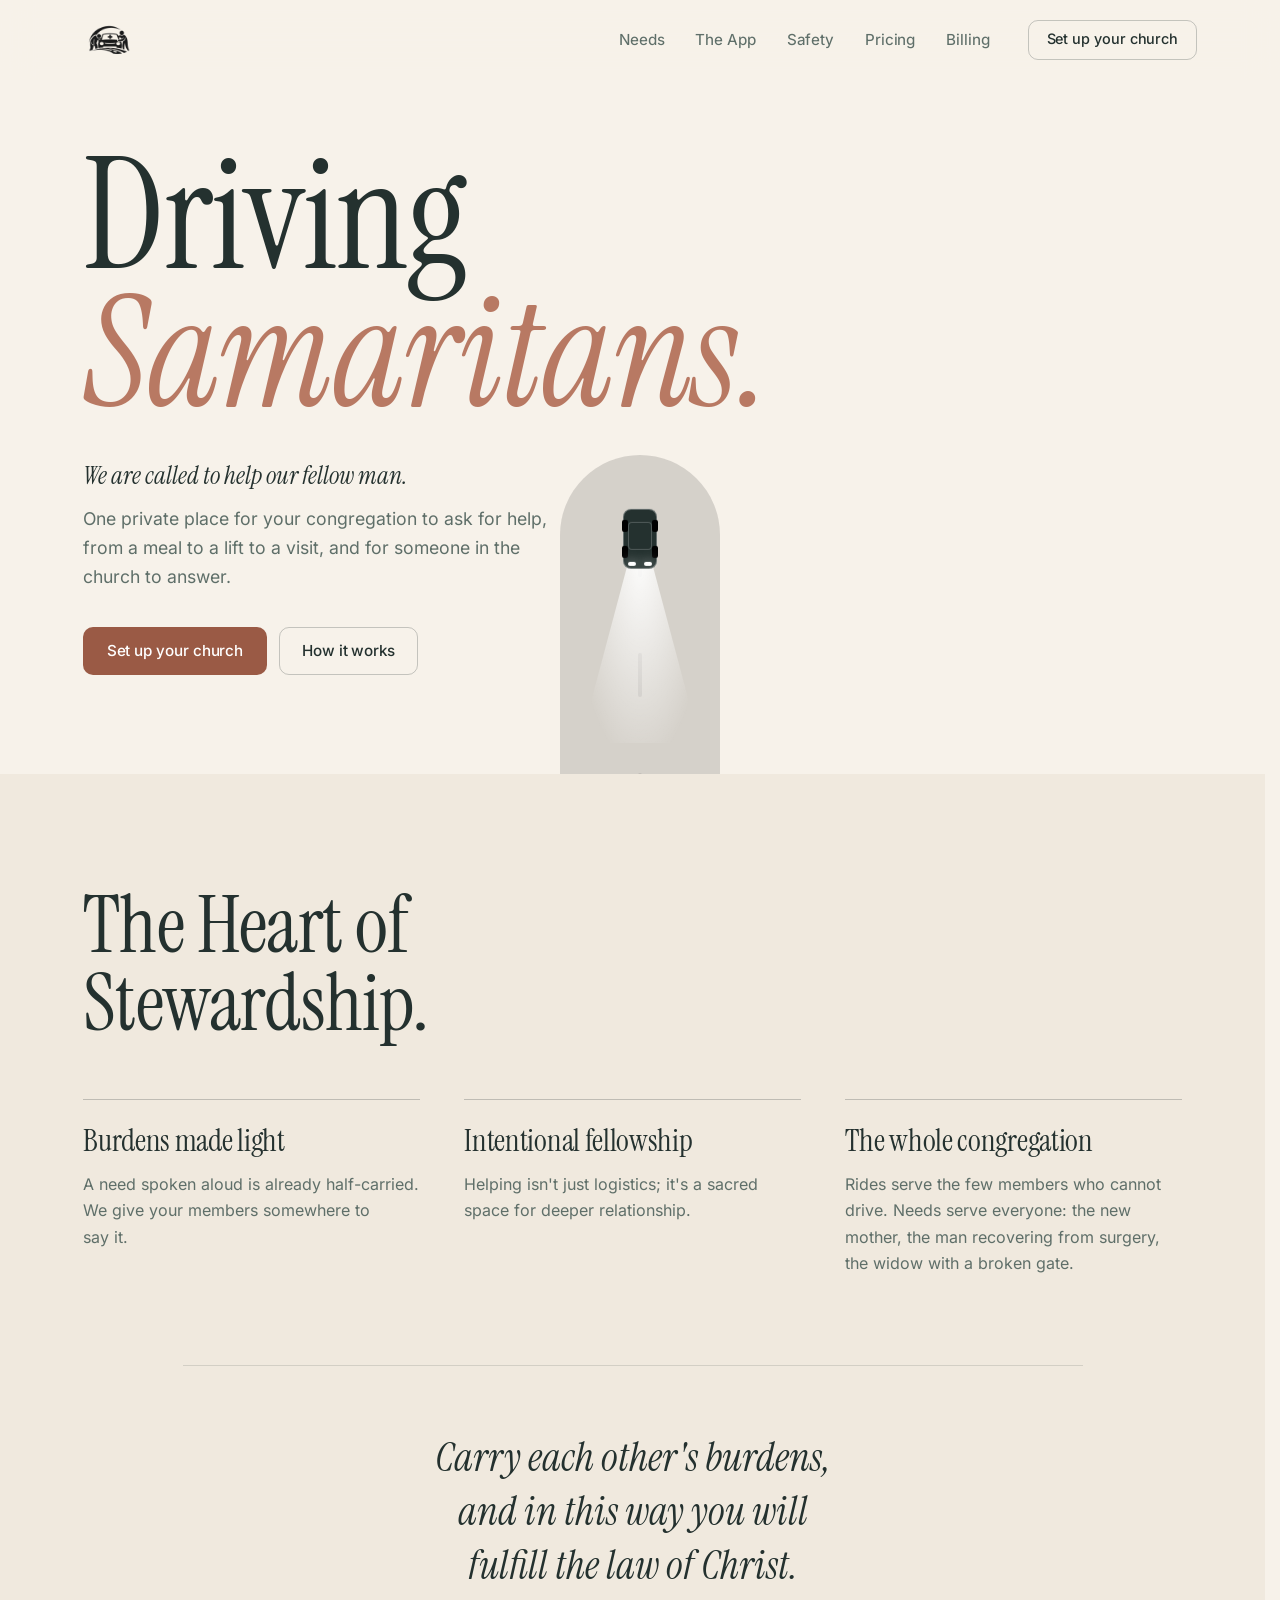
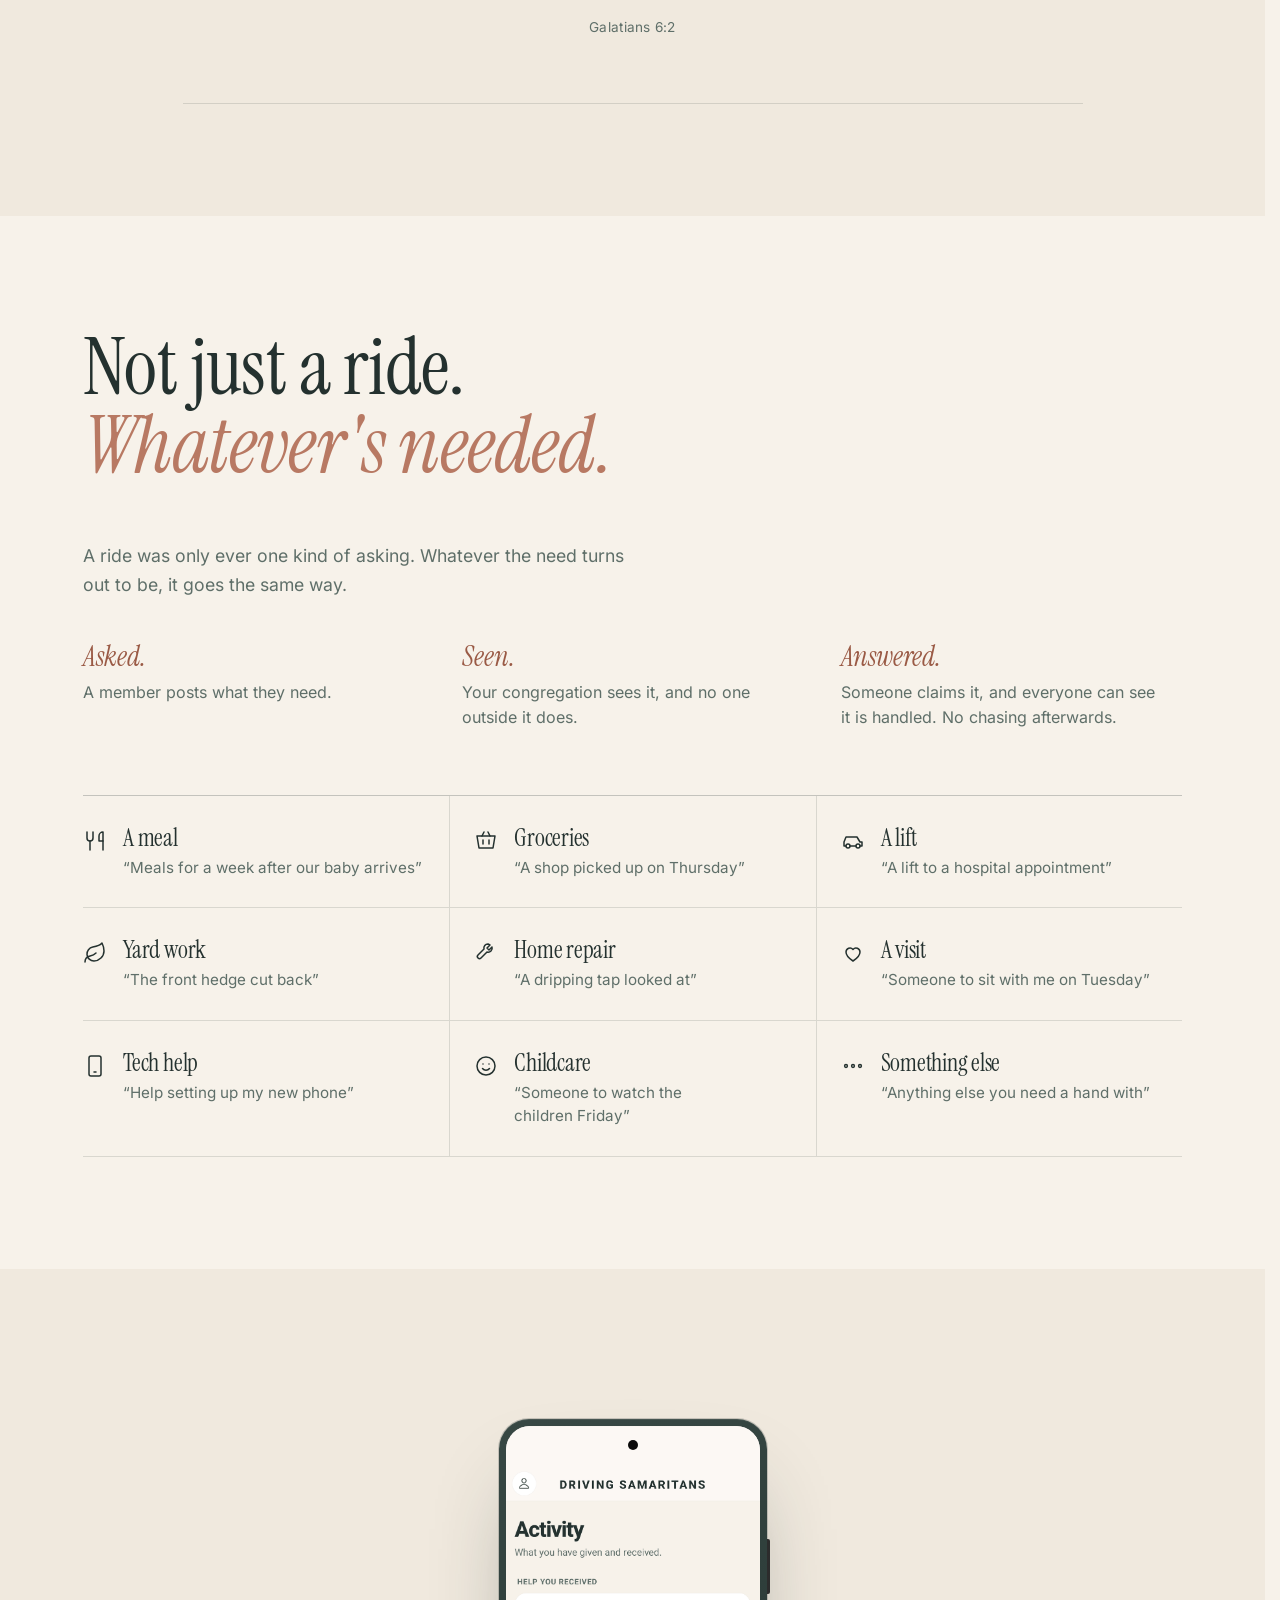
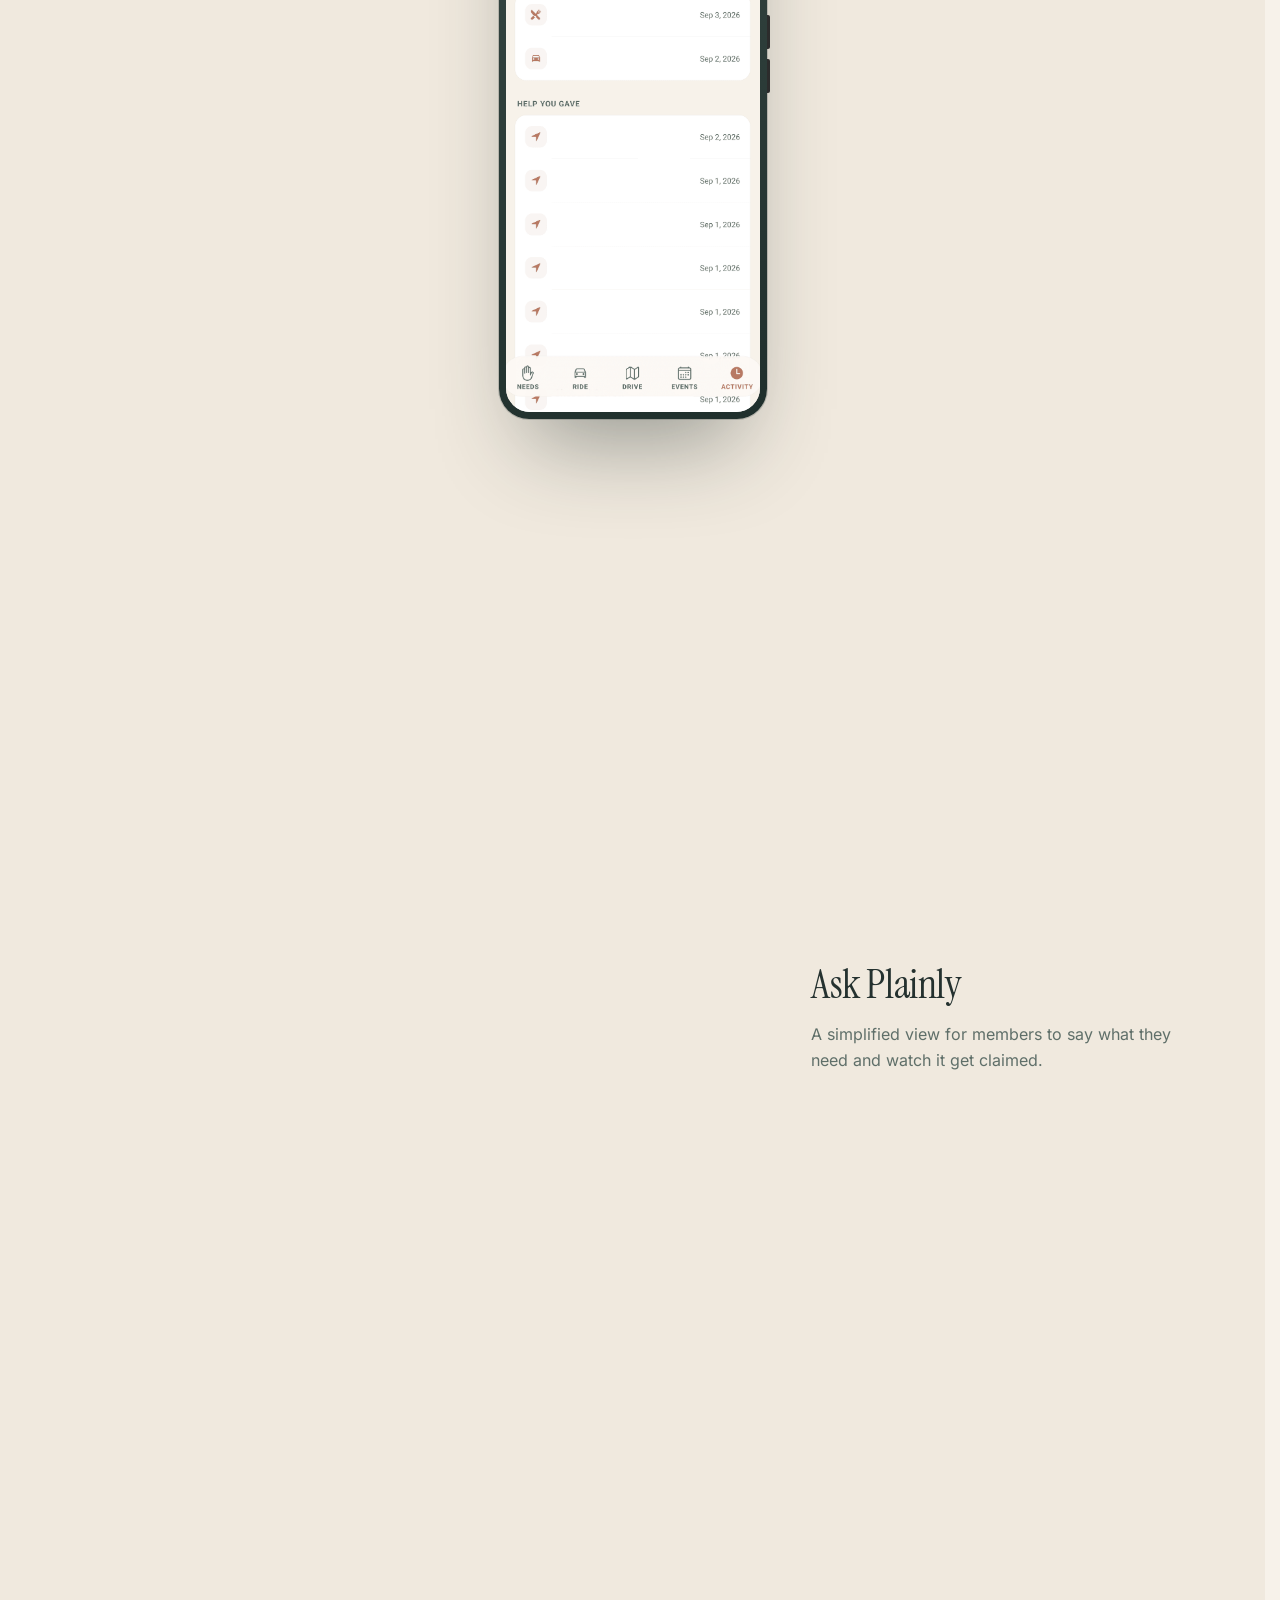
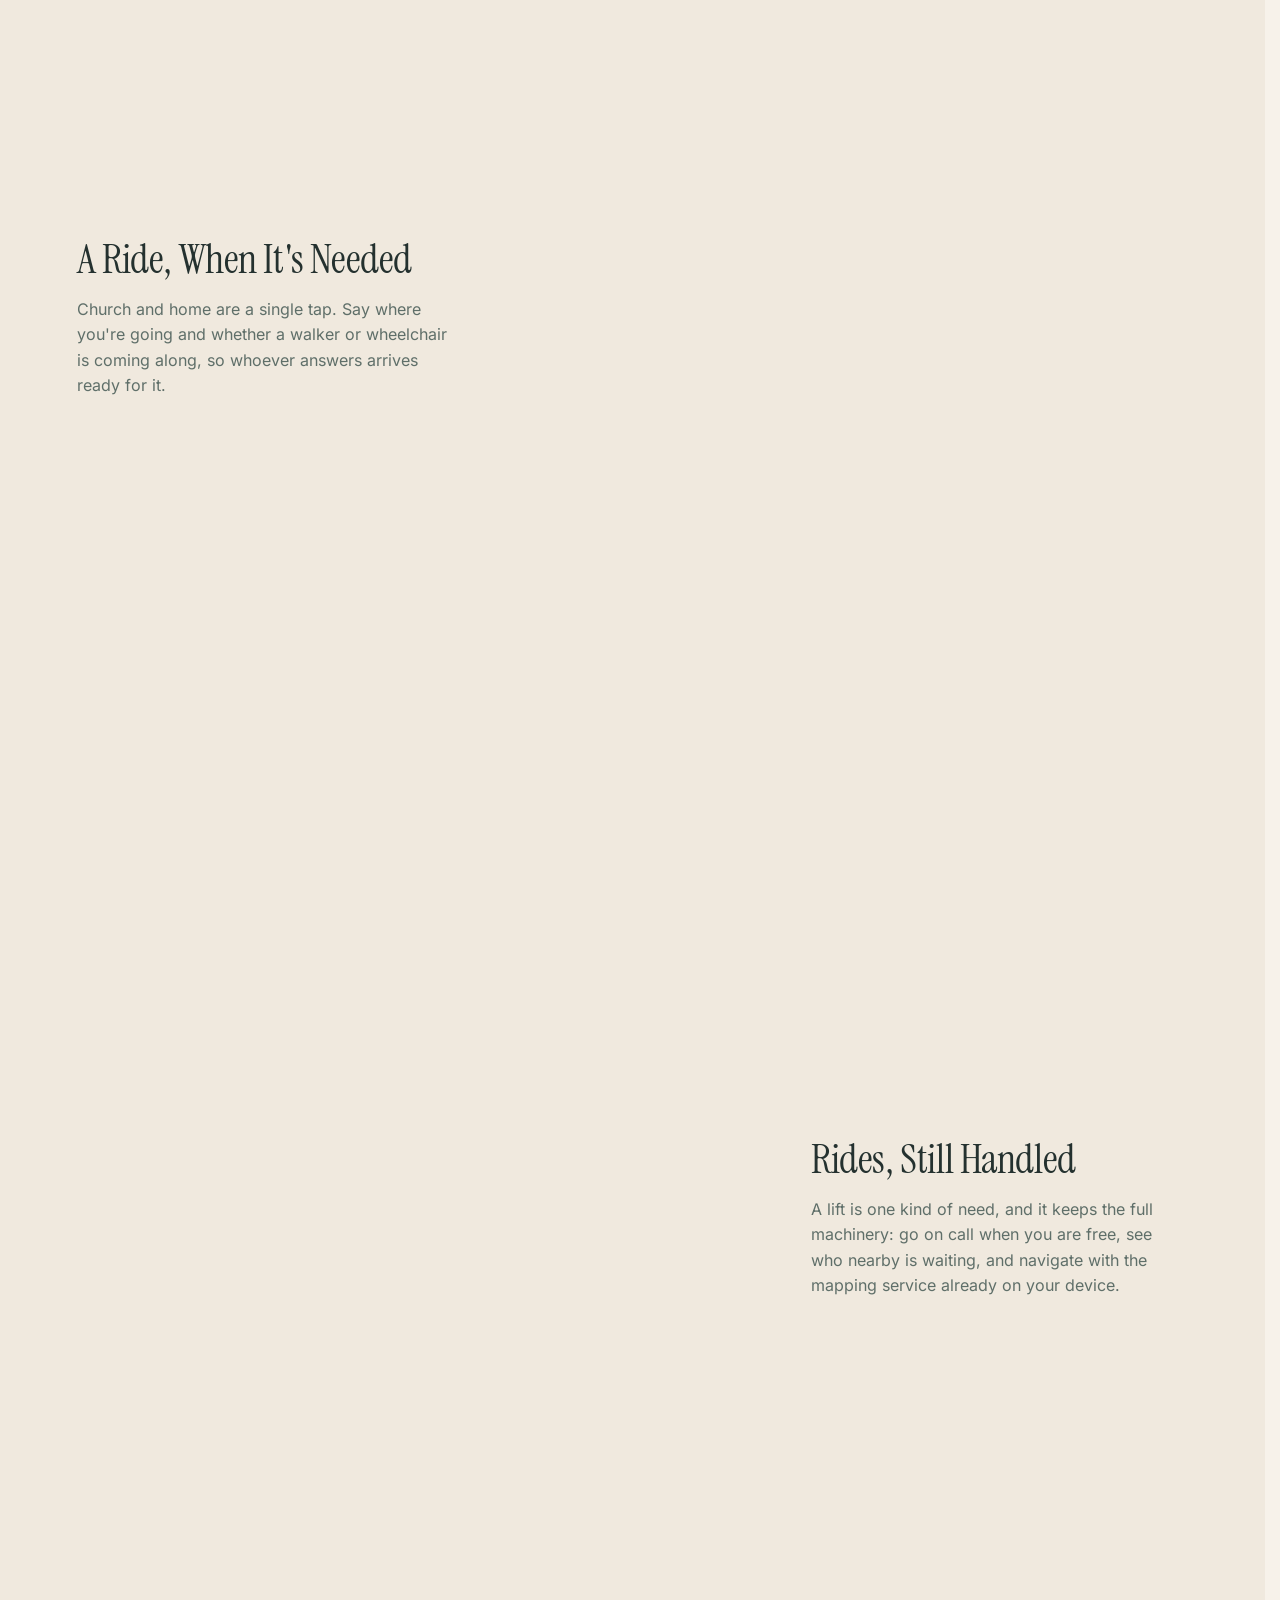
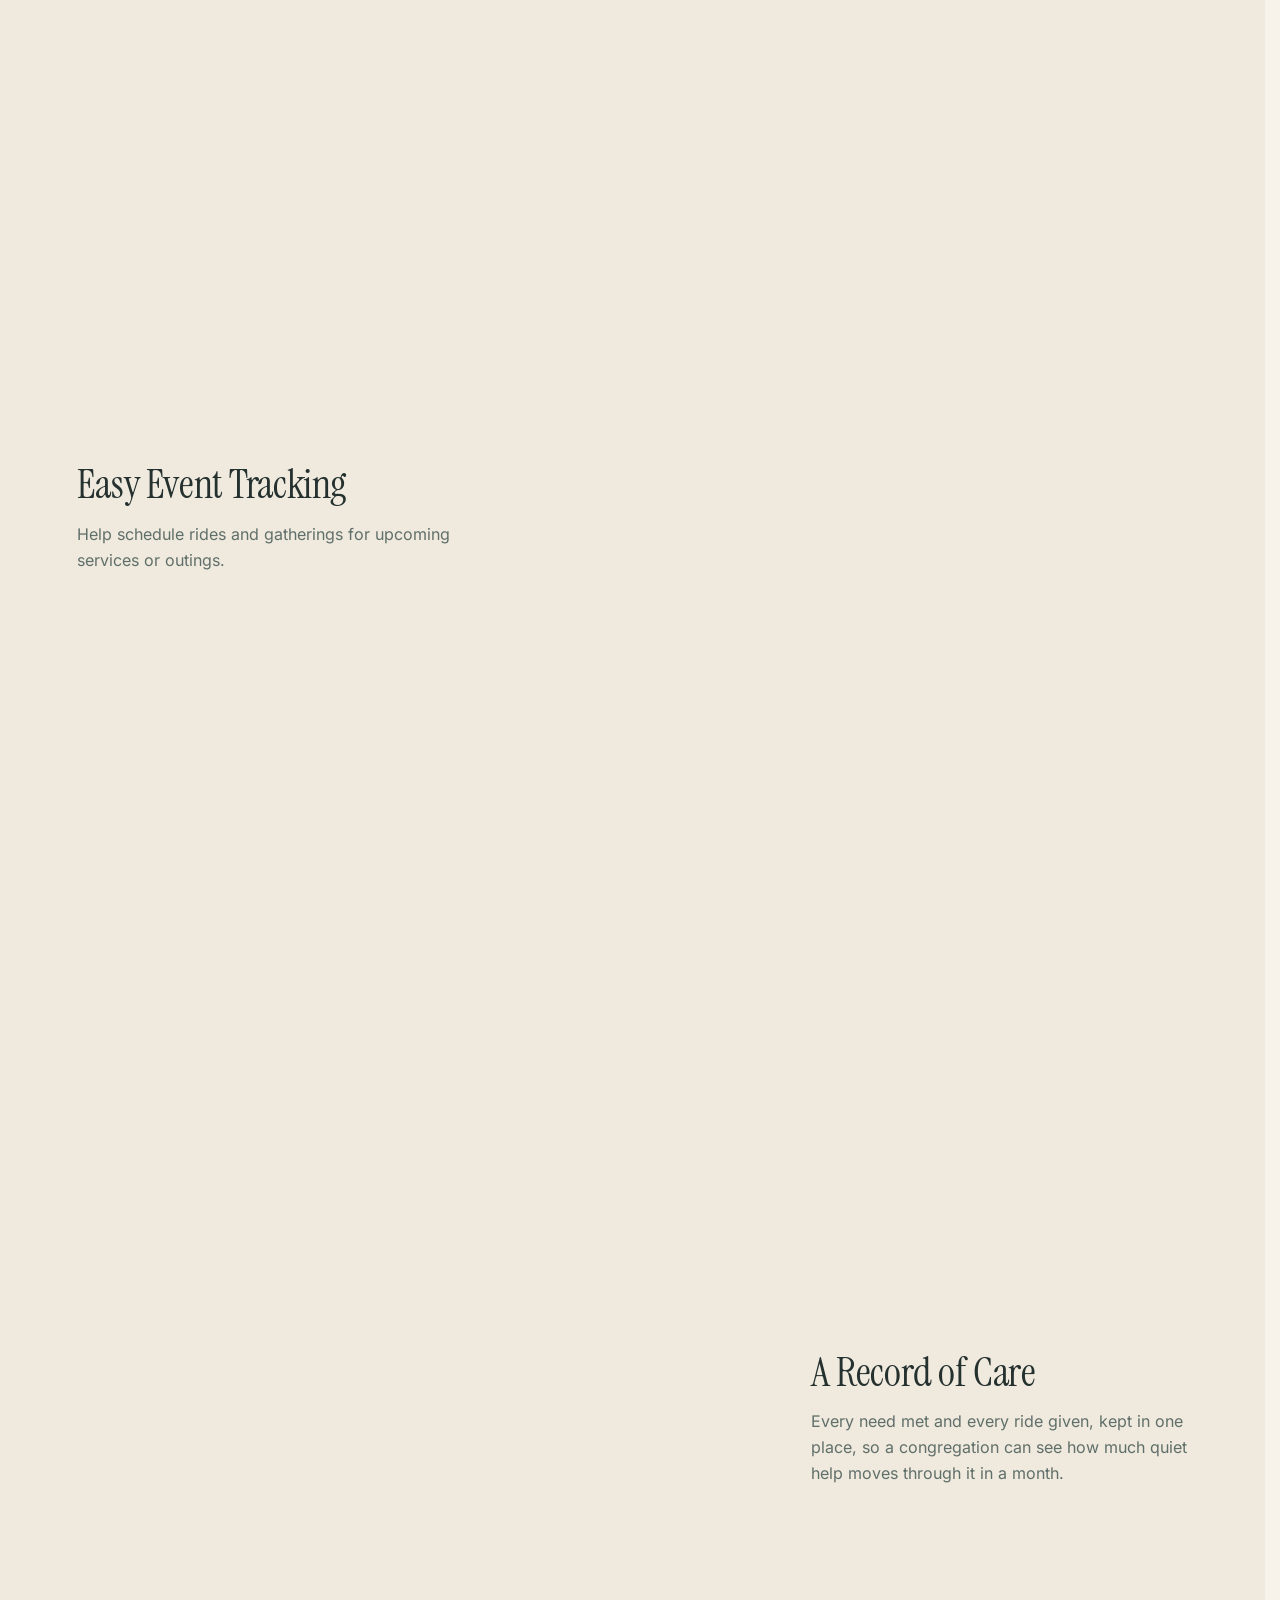
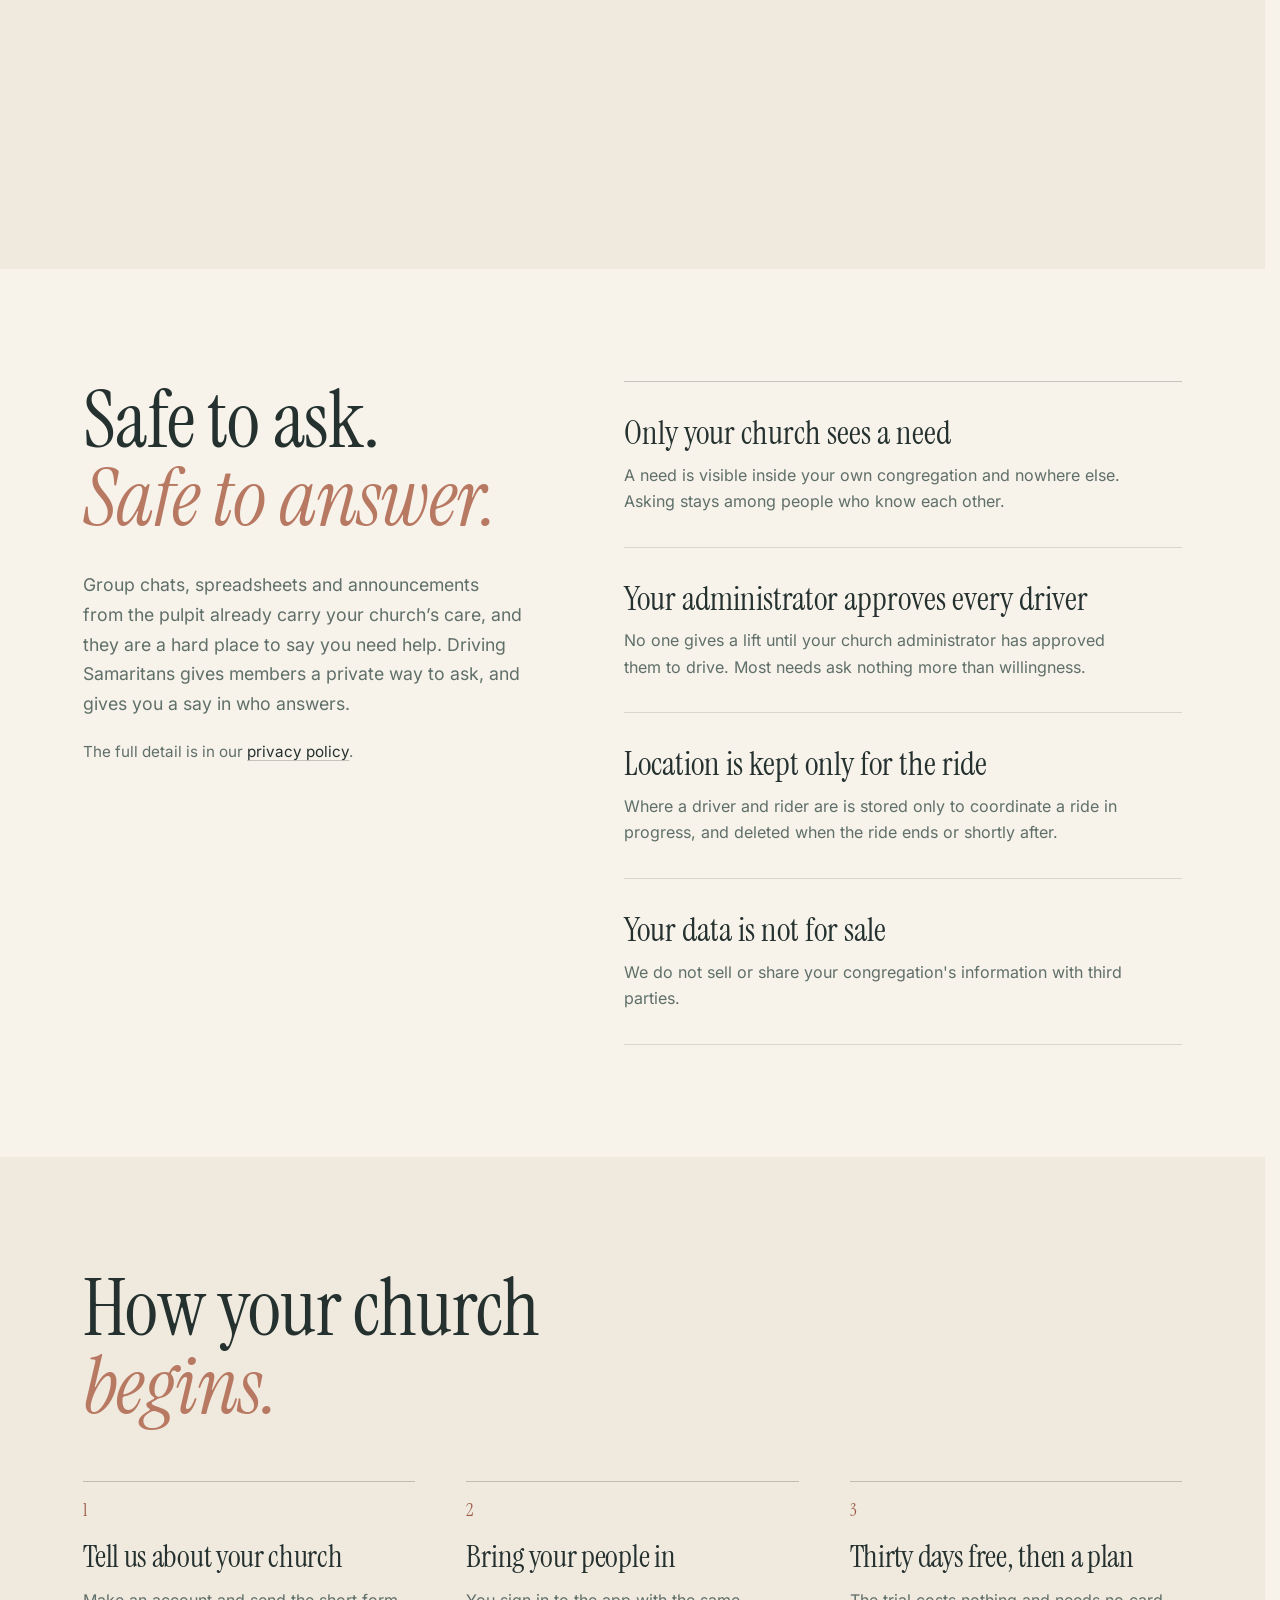
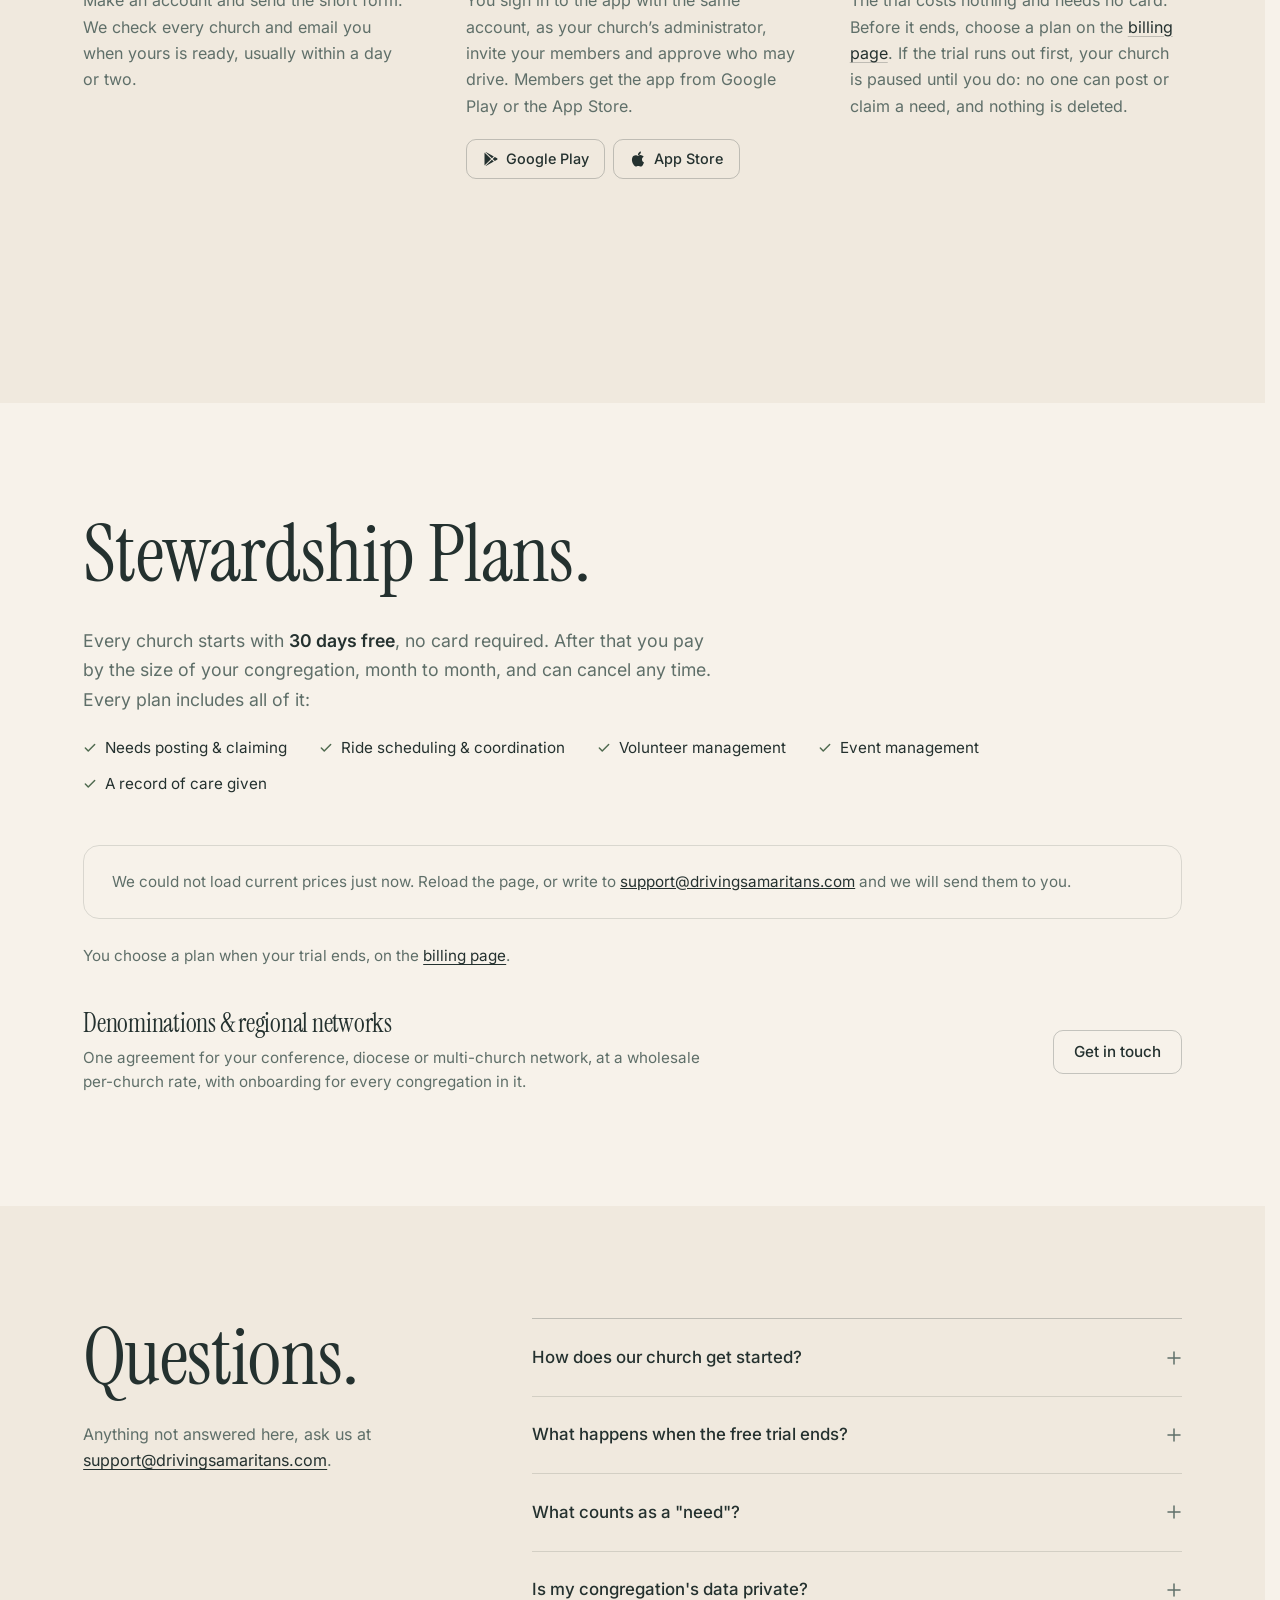
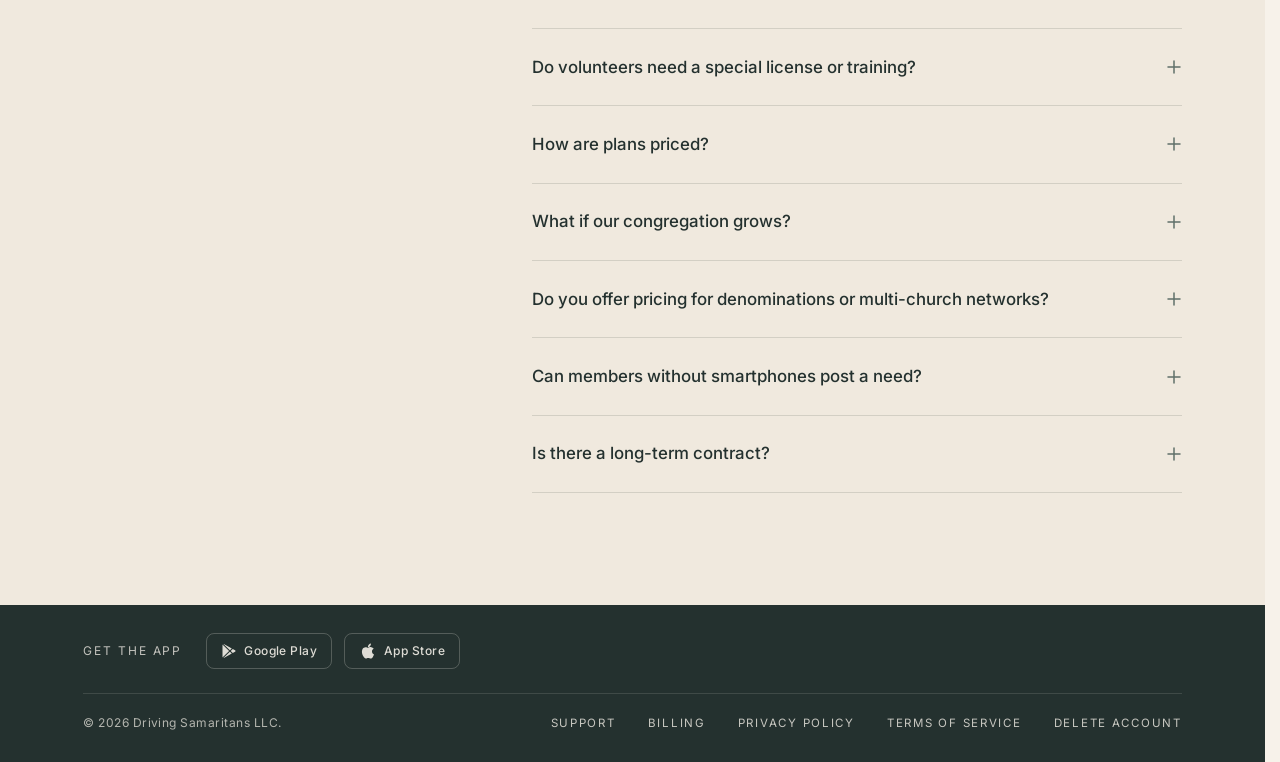
==== commit a0efa9f2: "Updates" ====
--- a/index.html
+++ b/index.html
@@ -56,4 +56,4 @@
             }
           }
         ]
-      }</script><script defer="defer" src="/static/js/main.1ef97c82.js"></script><link href="/static/css/main.4bdf6971.css" rel="stylesheet"></head><body><noscript>You need to enable JavaScript to run this app.</noscript><div id="root"><div class="boot-splash"><img src="/splash-logo.png" alt=""/></div></div></body></html>+      }</script><script defer="defer" src="/static/js/main.5a8562fe.js"></script><link href="/static/css/main.f7714167.css" rel="stylesheet"></head><body><noscript>You need to enable JavaScript to run this app.</noscript><div id="root"><div class="boot-splash"><img src="/splash-logo.png" alt=""/></div></div></body></html>
--- a/static/css/main.f7714167.css
+++ b/static/css/main.f7714167.css
@@ -0,0 +1 @@
+@font-face{font-display:swap;font-family:Inter Variable;font-style:normal;font-weight:100 900;src:url(/static/media/inter-cyrillic-ext-wght-normal.b5cdd4765614e027c252.woff2) format("woff2-variations");unicode-range:u+0460-052f,u+1c80-1c8a,u+20b4,u+2de0-2dff,u+a640-a69f,u+fe2e-fe2f}@font-face{font-display:swap;font-family:Inter Variable;font-style:normal;font-weight:100 900;src:url(/static/media/inter-cyrillic-wght-normal.49594fb515ba00213fc3.woff2) format("woff2-variations");unicode-range:u+0301,u+0400-045f,u+0490-0491,u+04b0-04b1,u+2116}@font-face{font-display:swap;font-family:Inter Variable;font-style:normal;font-weight:100 900;src:url(/static/media/inter-greek-ext-wght-normal.f4df85d151e5ee39bc2b.woff2) format("woff2-variations");unicode-range:u+1f??}@font-face{font-display:swap;font-family:Inter Variable;font-style:normal;font-weight:100 900;src:url(/static/media/inter-greek-wght-normal.4f908aee8194b11d9c35.woff2) format("woff2-variations");unicode-range:u+0370-0377,u+037a-037f,u+0384-038a,u+038c,u+038e-03a1,u+03a3-03ff}@font-face{font-display:swap;font-family:Inter Variable;font-style:normal;font-weight:100 900;src:url(/static/media/inter-vietnamese-wght-normal.ab4bb8dcda024fe6eff2.woff2) format("woff2-variations");unicode-range:u+0102-0103,u+0110-0111,u+0128-0129,u+0168-0169,u+01a0-01a1,u+01af-01b0,u+0300-0301,u+0303-0304,u+0308-0309,u+0323,u+0329,u+1ea0-1ef9,u+20ab}@font-face{font-display:swap;font-family:Inter Variable;font-style:normal;font-weight:100 900;src:url(/static/media/inter-latin-ext-wght-normal.8bff79fbfaa8b8167a0b.woff2) format("woff2-variations");unicode-range:u+0100-02ba,u+02bd-02c5,u+02c7-02cc,u+02ce-02d7,u+02dd-02ff,u+0304,u+0308,u+0329,u+1d00-1dbf,u+1e00-1e9f,u+1ef2-1eff,u+2020,u+20a0-20ab,u+20ad-20c0,u+2113,u+2c60-2c7f,u+a720-a7ff}@font-face{font-display:swap;font-family:Inter Variable;font-style:normal;font-weight:100 900;src:url(/static/media/inter-latin-wght-normal.4f2981d82860061bca3e.woff2) format("woff2-variations");unicode-range:u+00??,u+0131,u+0152-0153,u+02bb-02bc,u+02c6,u+02da,u+02dc,u+0304,u+0308,u+0329,u+2000-206f,u+20ac,u+2122,u+2191,u+2193,u+2212,u+2215,u+feff,u+fffd}@font-face{font-display:swap;font-family:"Instrument Serif";font-style:normal;font-weight:400;src:url(/static/media/instrument-serif-latin-ext-400-normal.7c8bacc1c9ea6ace4217.woff2) format("woff2"),url(/static/media/instrument-serif-latin-ext-400-normal.cf6fa7bb7435889d8b58.woff) format("woff");unicode-range:u+0100-02ba,u+02bd-02c5,u+02c7-02cc,u+02ce-02d7,u+02dd-02ff,u+0304,u+0308,u+0329,u+1d00-1dbf,u+1e00-1e9f,u+1ef2-1eff,u+2020,u+20a0-20ab,u+20ad-20c0,u+2113,u+2c60-2c7f,u+a720-a7ff}@font-face{font-display:swap;font-family:"Instrument Serif";font-style:normal;font-weight:400;src:url(/static/media/instrument-serif-latin-400-normal.3134e59245730678fd73.woff2) format("woff2"),url(/static/media/instrument-serif-latin-400-normal.b3f0afae4a01de9a0cef.woff) format("woff");unicode-range:u+00??,u+0131,u+0152-0153,u+02bb-02bc,u+02c6,u+02da,u+02dc,u+0304,u+0308,u+0329,u+2000-206f,u+20ac,u+2122,u+2191,u+2193,u+2212,u+2215,u+feff,u+fffd}@font-face{font-display:swap;font-family:"Instrument Serif";font-style:italic;font-weight:400;src:url(/static/media/instrument-serif-latin-ext-400-italic.7c98e8b989a7a8eb61a3.woff2) format("woff2"),url(/static/media/instrument-serif-latin-ext-400-italic.6e3efbaa575798dc9940.woff) format("woff");unicode-range:u+0100-02ba,u+02bd-02c5,u+02c7-02cc,u+02ce-02d7,u+02dd-02ff,u+0304,u+0308,u+0329,u+1d00-1dbf,u+1e00-1e9f,u+1ef2-1eff,u+2020,u+20a0-20ab,u+20ad-20c0,u+2113,u+2c60-2c7f,u+a720-a7ff}@font-face{font-display:swap;font-family:"Instrument Serif";font-style:italic;font-weight:400;src:url(/static/media/instrument-serif-latin-400-italic.6804771de1c805a5bc75.woff2) format("woff2"),url(/static/media/instrument-serif-latin-400-italic.b4518a2b5ea8dfe1a84b.woff) format("woff");unicode-range:u+00??,u+0131,u+0152-0153,u+02bb-02bc,u+02c6,u+02da,u+02dc,u+0304,u+0308,u+0329,u+2000-206f,u+20ac,u+2122,u+2191,u+2193,u+2212,u+2215,u+feff,u+fffd}:root{--bg-editorial:#f7f2ea;--header-bg-rgb:247,242,234;--charcoal:#24312f;--slate:#5f6f69;--accent-blue:#587c8c;--accent-coral:#b87963;--accent-coral-deep:#9a5a45;--accent-blue-deep:#476a79;--accent-mint-deep:#4f6a4f;--accent-mint:#7d927d;--accent-gold:#b99a5f;--warm-clay:#efe5d8;--section-mint:#eef2ea;--section-sky:#edf1f0;--section-lavender:#f0ece8;--section-honey:#f4ead9;--white:#fff;--paper:#f7f2ea;--paper-deep:#f0e9de;--rule:#24312f24;--rule-strong:#24312f3d;--font-serif:"Instrument Serif","Iowan Old Style","Palatino Linotype",Palatino,Georgia,serif;--font-sans:"Inter Variable","Inter",-apple-system,BlinkMacSystemFont,"Segoe UI",Roboto,"Helvetica Neue",sans-serif;--ease-out:cubic-bezier(0.16,1,0.3,1);--transition-fluid:all 0.8s cubic-bezier(0.16,1,0.3,1);--border-light:1px solid var(--rule);--radius:10px;--br:16px;--gutter:clamp(1.25rem,6.5vw,6rem);--soft-shadow:0 18px 45px #3d4c461a}*{box-sizing:border-box;margin:0;padding:0}html{-webkit-text-size-adjust:100%;-moz-text-size-adjust:100%;text-size-adjust:100%;scroll-behavior:smooth;scrollbar-gutter:stable}body,html{background:#f7f2ea;background:var(--paper);min-height:100%;width:100%}body{-webkit-font-smoothing:antialiased;color:#24312f;color:var(--charcoal);font-family:Inter Variable,Inter,-apple-system,BlinkMacSystemFont,Segoe UI,Roboto,Helvetica Neue,sans-serif;font-family:var(--font-sans);line-height:1.7;overflow-x:clip}img,svg{max-width:100%}li,p{text-wrap:pretty}h1,h2,h3{text-wrap:balance}.visually-hidden{clip:rect(0 0 0 0);border:0;height:1px;margin:-1px;overflow:hidden;padding:0;position:absolute;white-space:nowrap;width:1px}::selection{background:#b879633d;color:#24312f;color:var(--charcoal)}:where(a,button,input,textarea,[tabindex]):focus-visible{outline:2px solid #24312f;outline:2px solid var(--charcoal);outline-offset:3px}.blob,.blob-container{display:none}.container{margin:0 auto;max-width:1400px;padding:0 clamp(1.25rem,6.5vw,6rem);padding:0 var(--gutter);position:relative}h1,h2,h3{font-family:"Instrument Serif",Iowan Old Style,Palatino Linotype,Palatino,Georgia,serif;font-family:var(--font-serif);font-weight:400;letter-spacing:-.01em}.section-title{font-size:clamp(2.6rem,8vw,5rem);line-height:.98;margin-bottom:clamp(2rem,5vw,3.5rem);overflow-wrap:break-word}.serif-italic{color:#b87963;color:var(--accent-coral);font-style:italic}.reveal{opacity:0;position:relative;transform:translateY(14px);transition:opacity .7s cubic-bezier(.16,1,.3,1),transform .7s cubic-bezier(.16,1,.3,1);transition:opacity .7s var(--ease-out),transform .7s var(--ease-out);z-index:10}.reveal.active{opacity:1;transform:translateY(0)}.stagger-1{transition-delay:.06s}.stagger-2{transition-delay:.12s}.stagger-3{transition-delay:.18s}.stagger-4{transition-delay:.24s}footer,header{position:relative;z-index:10}main{z-index:5}.btn{align-items:center;border:1px solid #0000;border-radius:10px;border-radius:var(--radius);cursor:pointer;display:inline-flex;font-family:Inter Variable,Inter,-apple-system,BlinkMacSystemFont,Segoe UI,Roboto,Helvetica Neue,sans-serif;font-family:var(--font-sans);font-size:.95rem;font-weight:500;gap:.5rem;height:48px;justify-content:center;letter-spacing:-.005em;line-height:1;padding:0 1.4rem;text-decoration:none;transition:background-color .2s ease,border-color .2s ease,color .2s ease}.btn-primary{background:#9a5a45;background:var(--accent-coral-deep);color:#fff;color:var(--white)}.btn-primary:hover{background:#844a37}.btn-outline{background:#0000;border-color:#24312f3d;border-color:var(--rule-strong);color:#24312f;color:var(--charcoal)}.btn-outline:hover{background:#24312f0d;border-color:#24312f73}.btn:active{transform:translateY(1px)}section{padding:7rem 0;position:relative;scroll-margin-top:72px}@media (max-width:1024px){section{padding:4.5rem 0}}@media (prefers-reduced-motion:reduce){html{scroll-behavior:auto}.reveal{opacity:1;transform:none}.btn,.reveal{transition:none}.btn:active{transform:none}}.header{align-items:center;backdrop-filter:blur(16px);-webkit-backdrop-filter:blur(16px);background-color:rgba(var(--header-bg-rgb),.82);border-bottom:1px solid #0000;display:flex;height:80px;position:fixed;top:0;transition:height .4s var(--ease-out),background-color .4s var(--ease-out),border-color .4s var(--ease-out),opacity .4s var(--ease-out),transform .4s var(--ease-out);width:100%;z-index:9000}.header.scrolled{background-color:rgba(var(--header-bg-rgb),.95);border-bottom-color:var(--rule);height:68px}.header.hidden-nav{opacity:0;pointer-events:none;transform:translateY(-12px);transition:opacity .4s var(--ease-out),transform .4s var(--ease-out),visibility 0s linear .4s;visibility:hidden}.header-content{justify-content:space-between;width:100%}.header-content,.logo{align-items:center;display:flex}.logo-img{display:block;height:52px;transition:height .4s var(--ease-out);width:auto}.header.scrolled .logo-img{height:46px}.nav{align-items:center;display:flex;gap:clamp(1.5rem,3vw,3rem)}.nav-links{display:flex;gap:clamp(1.25rem,2.4vw,2.5rem);list-style:none}.nav-btn{background:none;border:none;color:var(--slate);cursor:pointer;display:inline-block;font-family:var(--font-sans);font-size:.95rem;font-weight:450;letter-spacing:-.005em;line-height:1.4;padding:.5rem 0;text-decoration:none;transition:color .2s ease;white-space:nowrap}.btn-header,.nav-btn:hover{color:var(--charcoal)}.btn-header{align-items:center;background:#0000;border:1px solid var(--rule-strong);border-radius:var(--radius);cursor:pointer;display:inline-flex;font-family:var(--font-sans);font-size:.9rem;font-weight:500;height:40px;letter-spacing:-.005em;padding:0 1.1rem;text-decoration:none;transition:background-color .2s ease,border-color .2s ease;white-space:nowrap}.btn-header:hover{background:#24312f0d;border-color:#24312f73}.hamburger{align-items:center;background:none;border:none;cursor:pointer;display:none;flex-direction:column;gap:5px;height:44px;justify-content:center;margin-right:-10px;width:44px}.hamburger span{background:var(--charcoal);border-radius:2px;display:block;height:1.5px;transform-origin:center;transition:transform .3s var(--ease-out),opacity .3s ease;width:22px}.hamburger.open span:first-child{transform:translateY(6.5px) rotate(45deg)}.hamburger.open span:nth-child(2){opacity:0}.hamburger.open span:nth-child(3){transform:translateY(-6.5px) rotate(-45deg)}.mobile-menu{animation:fadeIn .2s ease;background:var(--paper);gap:clamp(1rem,4vh,2rem);height:100vh;height:100dvh;justify-content:safe center;left:0;overflow-y:auto;overscroll-behavior:contain;padding:88px 1.5rem 2rem;position:fixed;top:0;width:100%;z-index:8999}.mobile-menu,.mobile-menu ul{align-items:center;display:flex;flex-direction:column}.mobile-menu ul{gap:clamp(.75rem,3vh,1.5rem);list-style:none}.mobile-menu .nav-btn{color:var(--charcoal);font-family:var(--font-serif);font-size:clamp(1.75rem,7vh,2.5rem);font-weight:400;letter-spacing:-.01em;line-height:1.2}.mobile-menu .nav-btn:hover{color:var(--slate)}@keyframes fadeIn{0%{opacity:0}to{opacity:1}}.mobile-menu .btn-header{flex-shrink:0;font-size:1rem;height:48px;padding:0 1.5rem}@media (max-width:1024px){.nav{display:none}.hamburger{display:flex}}@media (max-width:480px){.header{height:64px}.header.scrolled{height:60px}.header.scrolled .logo-img,.logo-img{height:44px}}@media (prefers-reduced-motion:reduce){.btn-header,.hamburger span,.header,.logo-img{transition:none}.mobile-menu{animation:none}}.hero{background:#0000;display:flex;min-height:86vh;min-height:86svh;padding:120px 0 72px;z-index:1}.hero,.hero-content{align-items:center;position:relative}.hero-content{grid-gap:5rem;display:grid;gap:5rem;grid-template-columns:1fr 1fr;width:100%;z-index:20}.hero-branding h1{font-size:clamp(4rem,12vw,12rem);line-height:.9;margin-bottom:2.25rem}.hero-calling{color:var(--charcoal);font-family:var(--font-serif);font-size:1.55rem;font-style:italic;line-height:1.3;margin-bottom:.75rem}.hero-lede{color:var(--slate);font-size:1.1rem;line-height:1.65;margin-bottom:2.25rem;max-width:30rem}.hero-btns{display:flex;flex-wrap:wrap;gap:.75rem}.hero-btns .btn{white-space:nowrap}@media (max-width:1024px){.hero{min-height:auto;padding:112px 0 72px}.hero-content{grid-template-columns:minmax(0,1fr);text-align:center}.hero-branding h1{font-size:clamp(3.25rem,14vw,6rem);line-height:1}.hero-lede{margin-left:auto;margin-right:auto}.hero-btns{justify-content:center}}@media (max-width:768px){.hero{padding:100px 0 56px}.hero-calling{font-size:1.3rem}.hero-lede{font-size:1rem}}@media (max-width:420px){.hero-btns{align-items:stretch;flex-direction:column;margin:0 auto;max-width:18rem}}.bible-verse{border-bottom:1px solid var(--rule);border-top:1px solid var(--rule);padding:clamp(2.5rem,6vw,4rem) 0;text-align:center}.verse-text{text-wrap:balance;color:var(--charcoal);font-family:var(--font-serif);font-size:clamp(1.6rem,3.4vw,2.5rem);font-style:italic;line-height:1.35;margin:0 auto 1.5rem;max-width:30ch}.verse-citation{color:var(--slate);font-size:.85rem;letter-spacing:.02em}.mission{background:var(--paper-deep);position:relative;z-index:1}.mission-items{grid-gap:clamp(1.5rem,3.5vw,3.5rem);display:grid;gap:clamp(1.5rem,3.5vw,3.5rem);grid-template-columns:repeat(3,minmax(0,1fr));margin-bottom:5.5rem}.mission-item{border-top:1px solid var(--rule-strong);padding-top:1.5rem}.mission-item h3{font-size:clamp(1.6rem,2.4vw,2rem);line-height:1.15;margin-bottom:.75rem}.mission-item p{color:var(--slate);font-size:1rem;line-height:1.65;max-width:34ch}.mission-verse-wrapper{margin:0 auto;max-width:900px}@media (max-width:1024px){.mission-items{gap:2rem;grid-template-columns:minmax(0,1fr);margin-bottom:3.5rem}.mission-item{padding-top:1.25rem}.mission-item p{max-width:52ch}}.needs{background:var(--paper);position:relative;z-index:200}.needs-header{margin-bottom:2.5rem;max-width:720px}.needs-subtitle{color:var(--slate);font-size:1.1rem;line-height:1.7;margin-top:1.5rem;max-width:52ch}.needs-flow{grid-gap:clamp(1.25rem,3vw,3rem);display:grid;gap:clamp(1.25rem,3vw,3rem);grid-template-columns:repeat(3,minmax(0,1fr));list-style:none;margin-bottom:4rem}.needs-flow li{color:var(--slate);font-size:1rem;line-height:1.6;max-width:32ch}.needs-flow-step{color:var(--accent-coral-deep);display:block;font-family:var(--font-serif);font-size:1.75rem;font-style:italic;line-height:1.2;margin-bottom:.35rem}.needs-grid{border-top:1px solid var(--rule-strong);display:grid;grid-template-columns:repeat(3,minmax(0,1fr))}.need-card{grid-column-gap:1rem;align-content:start;align-items:start;border-bottom:1px solid var(--rule);column-gap:1rem;display:grid;grid-template-columns:24px minmax(0,1fr);padding:1.75rem 1.5rem 1.75rem 0}.need-card:not(:nth-child(3n+1)){border-left:1px solid var(--rule);padding-left:1.5rem}.need-icon{color:var(--charcoal);display:flex;grid-row:span 2;padding-top:.3rem}.need-card h3{font-size:1.5rem;line-height:1.2;margin-bottom:.2rem}.need-card p{color:var(--slate);font-size:.95rem;line-height:1.55}@media (max-width:1024px){.needs-header{margin-bottom:2rem}.needs-flow{gap:1rem;grid-template-columns:minmax(0,1fr);margin-bottom:3rem}.needs-flow li{max-width:none}.needs-flow-step{display:inline;font-size:1.4rem;margin-right:.35rem}.needs-grid{grid-template-columns:repeat(2,minmax(0,1fr))}.need-card:not(:nth-child(3n+1)){border-left:none;padding-left:0}.need-card:nth-child(2n){border-left:1px solid var(--rule);padding-left:1.25rem}}@media (max-width:640px){.need-card{grid-template-columns:minmax(0,1fr);padding:1.25rem 1rem 1.25rem 0}.need-card:nth-child(2n){padding-left:1rem}.need-icon{grid-row:auto;margin-bottom:.6rem;padding-top:0}.need-card h3{font-size:1.3rem}}@media (max-width:360px){.needs-grid{grid-template-columns:minmax(0,1fr)}.need-card:nth-child(2n){border-left:none;padding-left:0}}.features{background:var(--paper-deep);padding:0;position:relative;z-index:5000}.showcase-logo{left:60px;opacity:0;pointer-events:none;position:fixed;top:40px;transform:translateY(-12px);transition:opacity .5s var(--ease-out),transform .5s var(--ease-out);z-index:6500}.showcase-logo.visible{opacity:1;transform:translateY(0)}.showcase-logo img{height:72px;width:auto}.features-sticky-wrapper{position:relative;width:100%}.phone-sticky{align-items:center;display:flex;height:100vh;height:100svh;justify-content:center;pointer-events:none;position:sticky;top:0;width:100%;z-index:5}.phone-frame{aspect-ratio:268/600;background:linear-gradient(160deg,#384844,#1f2f2c);border-radius:30px;box-shadow:0 50px 90px -30px #24312f73,inset 0 1px 0 #ffffff14,0 0 0 1px #24312f33;flex-shrink:0;height:min(600px,78vh);height:min(600px,78svh);opacity:0;padding:7px;position:relative;transform:translateY(40px);transition:opacity .6s var(--ease-out),transform .6s var(--ease-out);width:auto;z-index:1}.phone-frame.active{opacity:1;transform:translateY(0)}.phone-frame.transparent{opacity:0;transform:translateY(-30px)}.side-buttons{height:100%;left:0;position:absolute;top:0;width:100%}.button-power,.button-vol-down,.button-vol-up{background:#2c2c2c;border-radius:0 2px 2px 0;position:absolute;right:-3px;width:3px}.button-power{height:55px;top:120px}.button-vol-up{height:34px;top:196px}.button-vol-down{height:34px;top:240px}.phone-bezel{background:#000;border-radius:24px;height:100%;overflow:hidden;position:relative;width:100%}.punch-hole{background:#0a0a0a;border-radius:50%;height:10px;left:50%;position:absolute;top:14px;transform:translateX(-50%);width:10px;z-index:100}.phone-screen{background:#fff;height:100%;position:relative;width:100%}.phone-image{height:100%;left:0;object-fit:cover;opacity:0;position:absolute;top:0;transition:opacity .35s ease;width:100%}.phone-image.visible{opacity:1}.features-content{pointer-events:none;position:relative;z-index:10}.feature-step{align-items:center;display:flex;flex-direction:column;height:100vh;height:100svh;justify-content:center;margin:0 auto;max-width:1400px;opacity:0;transform:translateY(24px);transition:opacity .5s var(--ease-out),transform .5s var(--ease-out);width:100%}.feature-step.active{opacity:1;transform:translateY(0)}.step-text-box{max-width:400px;text-align:left}@media (min-width:1025px){.feature-step{--step-gutter:clamp(1.5rem,6vw,7rem)}.feature-step.step-left{align-items:flex-start;padding-left:var(--step-gutter)}.feature-step.step-right{align-items:flex-end;padding-right:var(--step-gutter)}.step-text-box{max-width:min(400px,calc(min(50vw, 700px) - 186px - var(--step-gutter)))}}.feature-step h3{color:var(--charcoal);font-size:clamp(2rem,3.2vw,3rem);line-height:1.02;margin-bottom:1rem}.feature-step p{color:var(--slate);font-size:clamp(1rem,1.2vw,1.1rem);line-height:1.6}@media (max-width:1024px){.showcase-logo{left:24px;top:16px}.showcase-logo img{height:44px}.phone-sticky{align-items:flex-start;padding-top:max(76px,9svh)}.phone-frame{height:min(520px,52vh);height:min(520px,52svh)}.feature-step{justify-content:flex-end;padding:0 1rem 4vh}.step-text-box{background:var(--paper);border:1px solid var(--rule);border-radius:var(--br);max-width:34rem;padding:1.1rem 1.25rem 1.25rem;text-align:center;width:100%}.feature-step h3{font-size:clamp(1.5rem,6vw,2.1rem);margin-bottom:.5rem}.feature-step p{font-size:clamp(.9rem,2.2vw,1.05rem);line-height:1.5}}@media (max-width:768px){.phone-frame{border-radius:26px}.phone-bezel{border-radius:20px}}@media (prefers-reduced-motion:reduce){.feature-step,.phone-frame,.phone-image,.showcase-logo{transition-duration:.01ms}.feature-step{opacity:1;transform:none}}.safety{background:var(--paper);position:relative;z-index:10}.safety-layout{grid-gap:clamp(2.5rem,6vw,6rem);align-items:start;display:grid;gap:clamp(2.5rem,6vw,6rem);grid-template-columns:minmax(0,5fr) minmax(0,6fr)}.safety-intro.reveal{position:sticky;top:112px}.safety-intro .section-title{margin-bottom:2rem}.safety-intro p{color:var(--slate);font-size:1.1rem;line-height:1.7;max-width:40ch}.safety-intro .safety-more{font-size:.95rem;margin-top:1.25rem}.safety-more a{color:var(--charcoal);text-decoration-color:var(--rule-strong);text-underline-offset:3px}.safety-more a:hover{text-decoration-color:initial}.safety-facts{border-top:1px solid var(--rule-strong)}.safety-fact{border-bottom:1px solid var(--rule);padding:2rem 0}.safety-fact dt{font-family:var(--font-serif);font-size:clamp(1.6rem,2.6vw,2.2rem);line-height:1.15;margin-bottom:.6rem}.safety-fact dd{color:var(--slate);font-size:1rem;line-height:1.65;max-width:50ch}@media (max-width:1024px){.safety-layout{gap:2.5rem;grid-template-columns:minmax(0,1fr)}.safety-intro.reveal{position:relative;top:auto}.safety-fact{padding:1.5rem 0}}.start{background:var(--paper-deep);position:relative;z-index:200}.start-steps{grid-gap:clamp(1.5rem,4vw,4rem);display:grid;gap:clamp(1.5rem,4vw,4rem);grid-template-columns:repeat(3,minmax(0,1fr));list-style:none;margin-bottom:4rem}.start-step{border-top:1px solid var(--rule-strong);padding-top:1.25rem}.start-num{font-feature-settings:"lnum";color:var(--accent-coral-deep);display:block;font-family:var(--font-serif);font-size:1.1rem;font-variant-numeric:lining-nums;line-height:1;margin-bottom:1.25rem}.start-step h3{font-size:clamp(1.6rem,2.4vw,2rem);line-height:1.15;margin-bottom:.75rem}.start-step p{color:var(--slate);font-size:1rem;line-height:1.65;max-width:38ch}.start-action a,.start-step a{color:var(--charcoal);overflow-wrap:anywhere;text-decoration-color:var(--rule-strong);text-underline-offset:3px}.start-action a:hover,.start-step a:hover{text-decoration-color:initial}.start-stores{display:flex;flex-wrap:wrap;gap:.5rem;margin-top:1.25rem}.start-stores .start-store{align-items:center;border:1px solid var(--rule-strong);border-radius:var(--radius);color:var(--charcoal);display:inline-flex;font-size:.9rem;font-weight:500;gap:.45rem;height:40px;padding:0 .95rem;text-decoration:none;transition:background-color .2s ease,border-color .2s ease}.start-stores .start-store:hover{background:#24312f0d;border-color:#24312f73}.start-action{align-items:center;display:flex;flex-wrap:wrap;gap:1rem 1.5rem}.start-action p{color:var(--slate);font-size:.95rem}@media (max-width:1024px){.start-steps{gap:2rem;grid-template-columns:minmax(0,1fr);margin-bottom:3rem}.start-step p{max-width:52ch}}@media (max-width:480px){.start-action{align-items:stretch;flex-direction:column;text-align:center}}.pricing-comparison{background:var(--paper);position:relative;z-index:200}.pricing-comparison .section-title{margin-bottom:2rem}.pricing-lede{color:var(--slate);font-size:1.1rem;line-height:1.7;margin-bottom:1.25rem;max-width:58ch}.pricing-lede strong{color:var(--charcoal);font-weight:600}.shared-features{display:flex;flex-wrap:wrap;gap:.6rem 2rem;list-style:none;margin-bottom:3rem}.shared-feature-item{align-items:center;color:var(--charcoal);display:flex;font-size:.95rem;gap:.5rem}.shared-feature-item svg{color:var(--accent-mint-deep);flex-shrink:0}.comparison-columns{grid-gap:clamp(1rem,2vw,1.5rem);align-items:stretch;display:grid;gap:clamp(1rem,2vw,1.5rem);grid-template-columns:repeat(3,minmax(0,1fr))}.pricing-note{border:1px solid var(--rule);border-radius:var(--br);color:var(--slate);font-size:.95rem;line-height:1.6;padding:1.5rem 1.75rem}.pricing-note a{color:var(--charcoal);overflow-wrap:anywhere}.comparison-column{background:var(--white);border:1px solid var(--rule);border-radius:var(--br);display:flex;flex-direction:column;min-width:0;padding:clamp(1.5rem,3vw,2.25rem)}.column-highlight{border-color:var(--charcoal)}.comparison-column h3{font-size:2rem;margin-bottom:.4rem}.column-size{color:var(--slate);font-size:.8rem;font-weight:600;letter-spacing:.06em;margin-bottom:.75rem;text-transform:uppercase}.column-desc{color:var(--slate);font-size:.95rem;margin-bottom:1.75rem;min-height:3rem}.column-price{font-feature-settings:"lnum";font-family:var(--font-serif);font-size:clamp(3rem,5vw,3.75rem);font-variant-numeric:lining-nums;font-weight:400;line-height:1;margin-top:auto;white-space:nowrap}.column-price span{color:var(--slate);font-size:1.15rem;font-style:italic;margin-left:.15rem}.pricing-next{color:var(--slate);font-size:.95rem;margin-top:1.5rem}.pricing-next a{color:var(--charcoal);text-underline-offset:3px}.denominational-callout{align-items:center;display:flex;gap:2rem 3rem;margin-top:2.5rem}.denominational-text{flex:1 1}.denominational-text h3{font-size:1.6rem;line-height:1.2;margin-bottom:.4rem}.denominational-text p{color:var(--slate);font-size:.95rem;line-height:1.6;max-width:62ch}.denominational-cta{align-items:center;border:1px solid var(--rule-strong);border-radius:var(--radius);color:var(--charcoal);display:inline-flex;flex-shrink:0;font-size:.95rem;font-weight:500;height:44px;padding:0 1.25rem;text-decoration:none;transition:background-color .2s ease,border-color .2s ease;white-space:nowrap}.denominational-cta:hover{background:#24312f0d;border-color:#24312f73}@media (max-width:1024px){.denominational-callout{align-items:flex-start;flex-direction:column;gap:1.25rem}}@media (max-width:820px){.comparison-columns{gap:1rem;grid-template-columns:minmax(0,1fr)}.column-desc{min-height:0}.column-price{margin-top:0}}.faq{background:var(--paper-deep);position:relative;z-index:200}.faq-layout{grid-gap:clamp(2.5rem,6vw,6rem);align-items:start;display:grid;gap:clamp(2.5rem,6vw,6rem);grid-template-columns:minmax(0,4fr) minmax(0,7fr)}.faq-intro.reveal{position:sticky;top:112px}.faq-intro .section-title{margin-bottom:1.5rem}.faq-intro p{color:var(--slate);font-size:1rem;line-height:1.65;margin-bottom:1.75rem;max-width:34ch}.faq-intro a{color:var(--charcoal);overflow-wrap:anywhere;text-underline-offset:3px}.faq-list{border-top:1px solid var(--rule-strong)}.faq-item{border-bottom:1px solid var(--rule)}.faq-question{align-items:center;background:none;border:none;color:var(--charcoal);cursor:pointer;display:flex;font-family:var(--font-sans);font-size:1.05rem;font-weight:500;gap:clamp(1rem,3vw,2rem);justify-content:space-between;line-height:1.5;padding:clamp(1.25rem,3vw,1.6rem) 0;text-align:left;width:100%}.faq-question:hover{color:var(--accent-coral-deep)}.faq-icon{color:var(--slate);flex-shrink:0}.faq-icon-vertical{transform-box:fill-box;transform-origin:center;transition:transform .3s cubic-bezier(.16,1,.3,1)}.faq-item.open .faq-icon-vertical{transform:scaleY(0)}.faq-answer{display:grid;grid-template-rows:0fr;transition:grid-template-rows .4s cubic-bezier(.16,1,.3,1),visibility 0s linear .4s;visibility:hidden}.faq-answer>div{min-height:0;overflow:hidden}.faq-item.open .faq-answer{grid-template-rows:1fr;transition:grid-template-rows .4s cubic-bezier(.16,1,.3,1),visibility 0s;visibility:visible}.faq-answer p{color:var(--slate);font-size:1rem;line-height:1.7;max-width:62ch;padding-bottom:clamp(1.25rem,3vw,1.6rem)}@media (max-width:1024px){.faq{padding:4.5rem 0}.faq-layout{gap:2rem;grid-template-columns:minmax(0,1fr)}.faq-intro.reveal{position:relative;top:auto}}@media (prefers-reduced-motion:reduce){.faq-answer,.faq-icon-vertical,.faq-item.open .faq-answer{transition:none}}.footer{background:var(--charcoal);padding:0;position:relative;z-index:1}.footer-app-row{align-items:center;display:flex;gap:1.5rem;padding-bottom:1.5rem;padding-top:1.75rem}.footer-app-label{color:#fffaf2b8;font-size:.75rem;letter-spacing:.16em;text-transform:uppercase;white-space:nowrap}.footer-app-badges{display:flex;flex-wrap:wrap;gap:.75rem}.footer-badge{align-items:center;border:1px solid #fffaf238;border-radius:8px;color:#fffaf2d9;display:inline-flex;font-size:.75rem;font-weight:500;gap:.45rem;height:36px;letter-spacing:.04em;padding:0 .85rem;text-decoration:none;transition:border-color .25s ease,color .25s ease}.footer-badge:hover{border-color:#fffaf280;color:var(--white)}.footer-bar{align-items:center;display:flex;gap:1.5rem;justify-content:space-between;padding-bottom:1.75rem;padding-top:1.25rem}.footer-bar:before{background:#fffaf21f;content:"";height:1px;left:var(--gutter);position:absolute;right:var(--gutter);top:0}.copyright{color:#fffaf2a8;font-size:.75rem;letter-spacing:.04em}.footer-nav{display:flex;flex-wrap:wrap;gap:.75rem 2rem}.footer-nav a{color:#fffaf2bf;font-size:.72rem;letter-spacing:.15em;text-decoration:none;text-transform:uppercase;transition:color .3s ease}.footer-nav a:hover{color:var(--white)}.footer :focus-visible{outline-color:#fffaf2e6}@media (max-width:768px){.footer-app-row{align-items:flex-start;flex-direction:column;gap:.75rem}.footer-bar{flex-direction:column;gap:1rem;text-align:center}.footer-nav{gap:.25rem 1.5rem;justify-content:center}.footer-nav a{padding:.6rem 0}.footer-badge{height:44px;padding:0 1rem}}.driving-popup-overlay{align-items:center;-webkit-backdrop-filter:blur(8px);backdrop-filter:blur(8px);background:#1a1a1a66;display:flex;height:100vh;justify-content:center;left:0;position:fixed;top:0;width:100vw;z-index:2000}.driving-popup-card{animation:popupScale .4s cubic-bezier(.16,1,.3,1);background:var(--bg-editorial);border:1px solid var(--warm-clay);border-radius:20px;box-shadow:0 30px 60px #0000001a;max-width:600px;padding:4rem;text-align:center;width:90%}.floating-drive-hint{align-items:center;bottom:40px;display:flex;flex-direction:column;gap:12px;left:50%;pointer-events:none;position:fixed;transform:translateX(-50%);transition:opacity 1.2s cubic-bezier(.16,1,.3,1);z-index:1500}.floating-drive-hint.visible{opacity:1}.floating-drive-hint.hidden{opacity:0}.discovery-popup{animation:popupFadeUp .4s cubic-bezier(.16,1,.3,1);background:var(--bg-editorial);border:1px solid var(--charcoal);border-radius:12px;box-shadow:0 10px 30px #0000001a;padding:1.5rem 2rem;pointer-events:none;position:absolute;transition:opacity .3s ease;width:280px;z-index:1200}.discovery-popup h3{color:var(--charcoal);font-size:1.2rem;margin-bottom:.5rem}.discovery-popup p{color:var(--slate);font-size:.85rem;line-height:1.5;margin:0}@keyframes popupFadeUp{0%{opacity:0;transform:translate(-50%,-90%)}to{opacity:1;transform:translate(-50%,-100%)}}.hint-keys{align-items:center;flex-direction:column}.hint-keys,.hint-row{display:flex;gap:4px}.hint-key{align-items:center;background:var(--white);border:1px solid var(--warm-clay);border-radius:4px;color:var(--charcoal);display:flex;font-family:var(--font-sans);font-size:.7rem;font-weight:700;height:32px;justify-content:center;opacity:.8;width:32px}.floating-drive-hint p{color:var(--slate);font-family:var(--font-sans);font-size:.65rem;font-weight:500;letter-spacing:.15em;margin:0!important;text-transform:uppercase}.driving-car{align-items:center;display:flex;height:34px;justify-content:center;left:0;pointer-events:auto;position:absolute;top:0;touch-action:none;transition:opacity .5s ease;-webkit-user-select:none;user-select:none;width:60px;will-change:transform;z-index:5}.driving-car.hidden{opacity:0;pointer-events:none}.road-broken .road-svg{stroke-dasharray:20,20;opacity:.3}.driving-car:after{background:radial-gradient(ellipse at left,#ffffffe6 0,#0000 80%);clip-path:polygon(0 40%,100% 0,100% 100%,0 60%);content:"";height:120px;left:90%;pointer-events:none;position:absolute;top:50%;transform:translateY(-50%);width:180px;z-index:-1}.car-body,.car-chassis{height:100%;width:100%}.car-chassis{background:var(--charcoal);border:1px solid #ffffff4d;border-radius:8px;position:relative}.car-shadow{background:#0000004d;border-radius:8px;filter:blur(8px);height:34px;pointer-events:none;position:absolute;width:60px;z-index:-2}.wheel{background:#000;border-radius:2px;height:6px;position:absolute;transition:transform .2s ease;width:12px}.driving-car.moving .wheel{animation:wheelRotate .2s linear infinite}@media (prefers-reduced-motion:reduce){.driving-car.moving .wheel{animation:none}.driving-car,.world-elements-container{transition:none}}@keyframes wheelRotate{0%{border-top:2px solid #333}to{border-top:2px solid #000}}.wheel-fl{right:10px;top:-2px}.wheel-fr{bottom:-2px;right:10px}.wheel-rl{left:10px;top:-2px}.wheel-rr{bottom:-2px;left:10px}.car-roof{background:var(--charcoal);border:1px solid #fff3;border-radius:4px;bottom:4px;left:12px;position:absolute;right:18px;top:4px}.headlight{background:var(--white);border-radius:2px;box-shadow:0 0 12px #fff;height:8px;position:absolute;width:4px}.headlight-l{right:2px;top:4px}.headlight-r{bottom:4px;right:2px}.taillight{background:red;border-radius:1px;box-shadow:0 0 8px red;height:8px;position:absolute;width:2px}.taillight-l{left:2px;top:4px}.taillight-r{bottom:4px;left:2px}@keyframes popupScale{0%{opacity:0;transform:scale(.9)}to{opacity:1;transform:scale(1)}}@media (max-width:1024px){.driving-car,.floating-drive-hint,.tire-tread,.world-elements-container{display:none!important}}.world-elements-container{height:100%;left:0;pointer-events:none;position:absolute;top:0;transition:opacity .5s ease;width:100%;z-index:2}.world-elements-container.hidden{opacity:0}.road-svg{display:block;height:100%;left:0;position:absolute;top:0;width:100%}.road-path-outer{fill:none;stroke:#1a1a1a26;stroke-width:160;stroke-linejoin:round;stroke-linecap:round}.road-path-inner{fill:none;stroke:#1a1a1a1a;stroke-width:4;stroke-dasharray:40 80;stroke-linejoin:round;stroke-linecap:round}.App,main{position:relative}main{z-index:10}.route-loading{background:var(--bg-editorial);min-height:100vh}
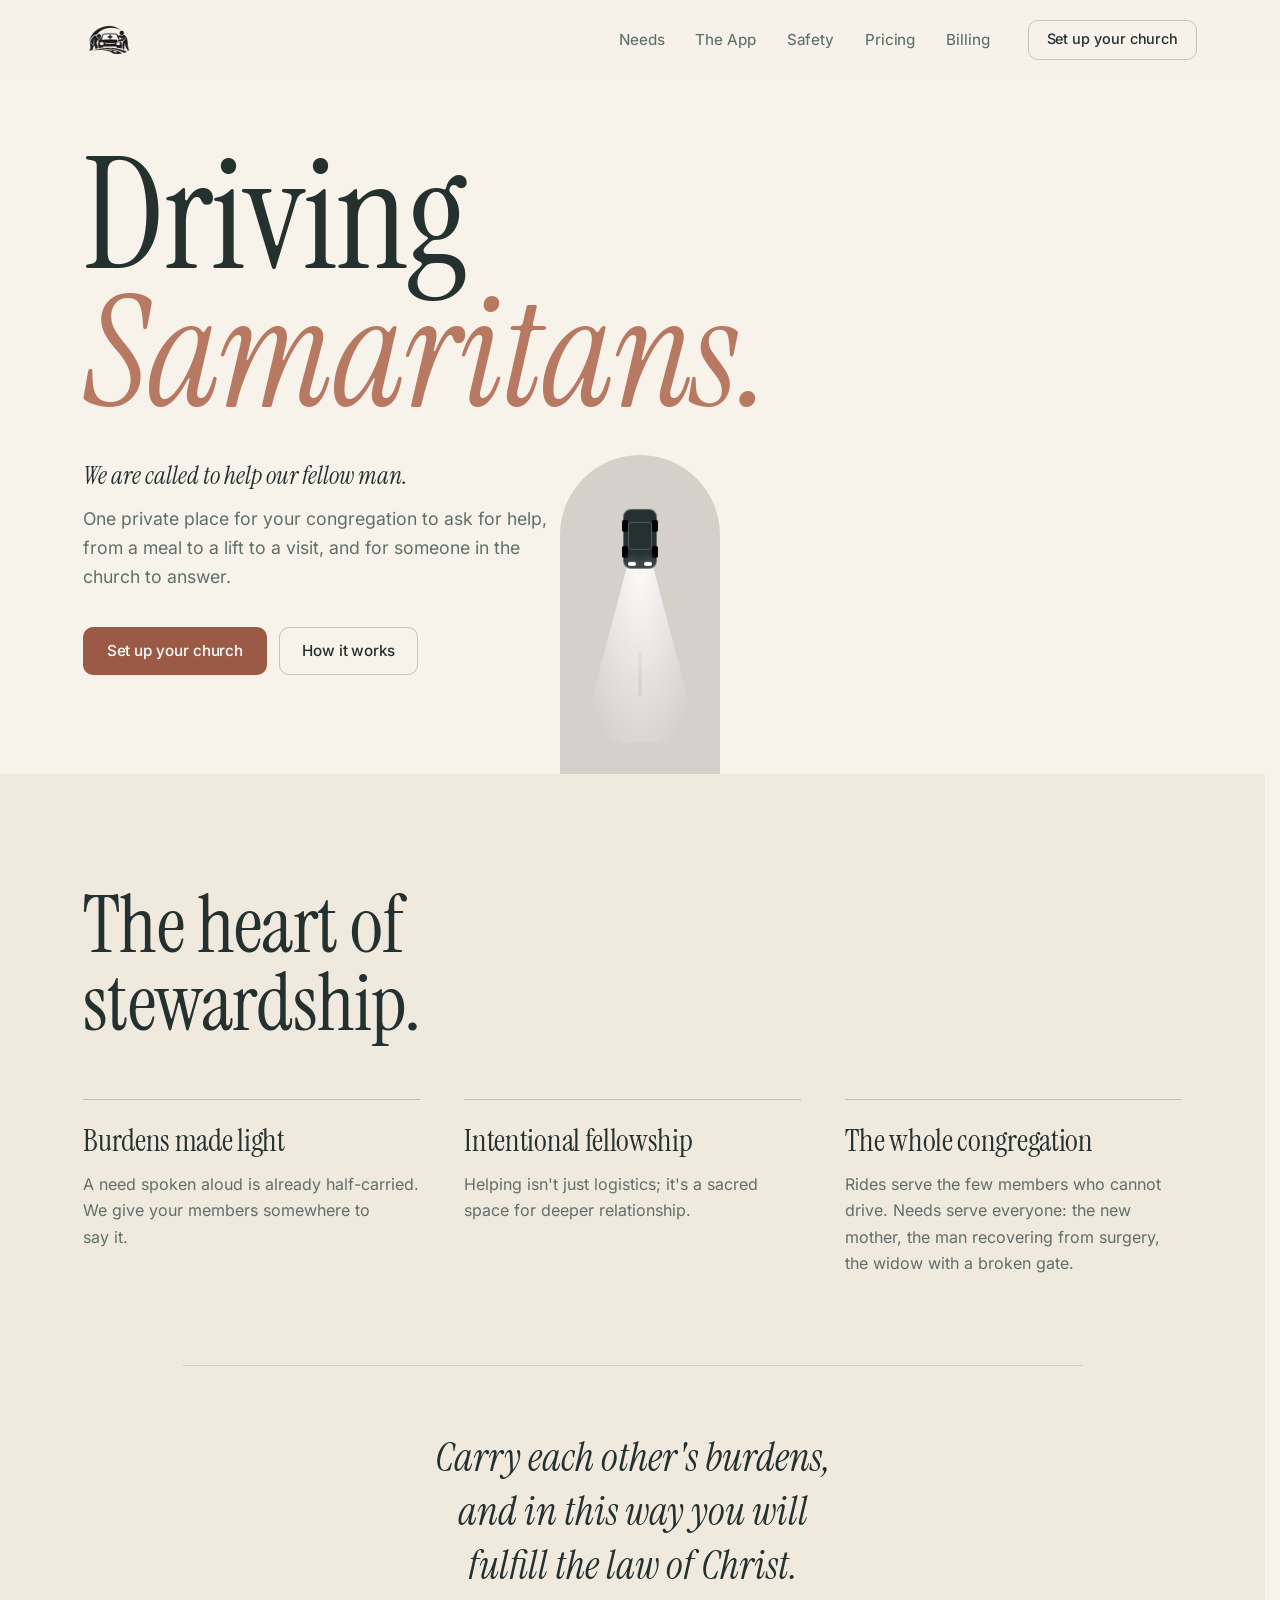
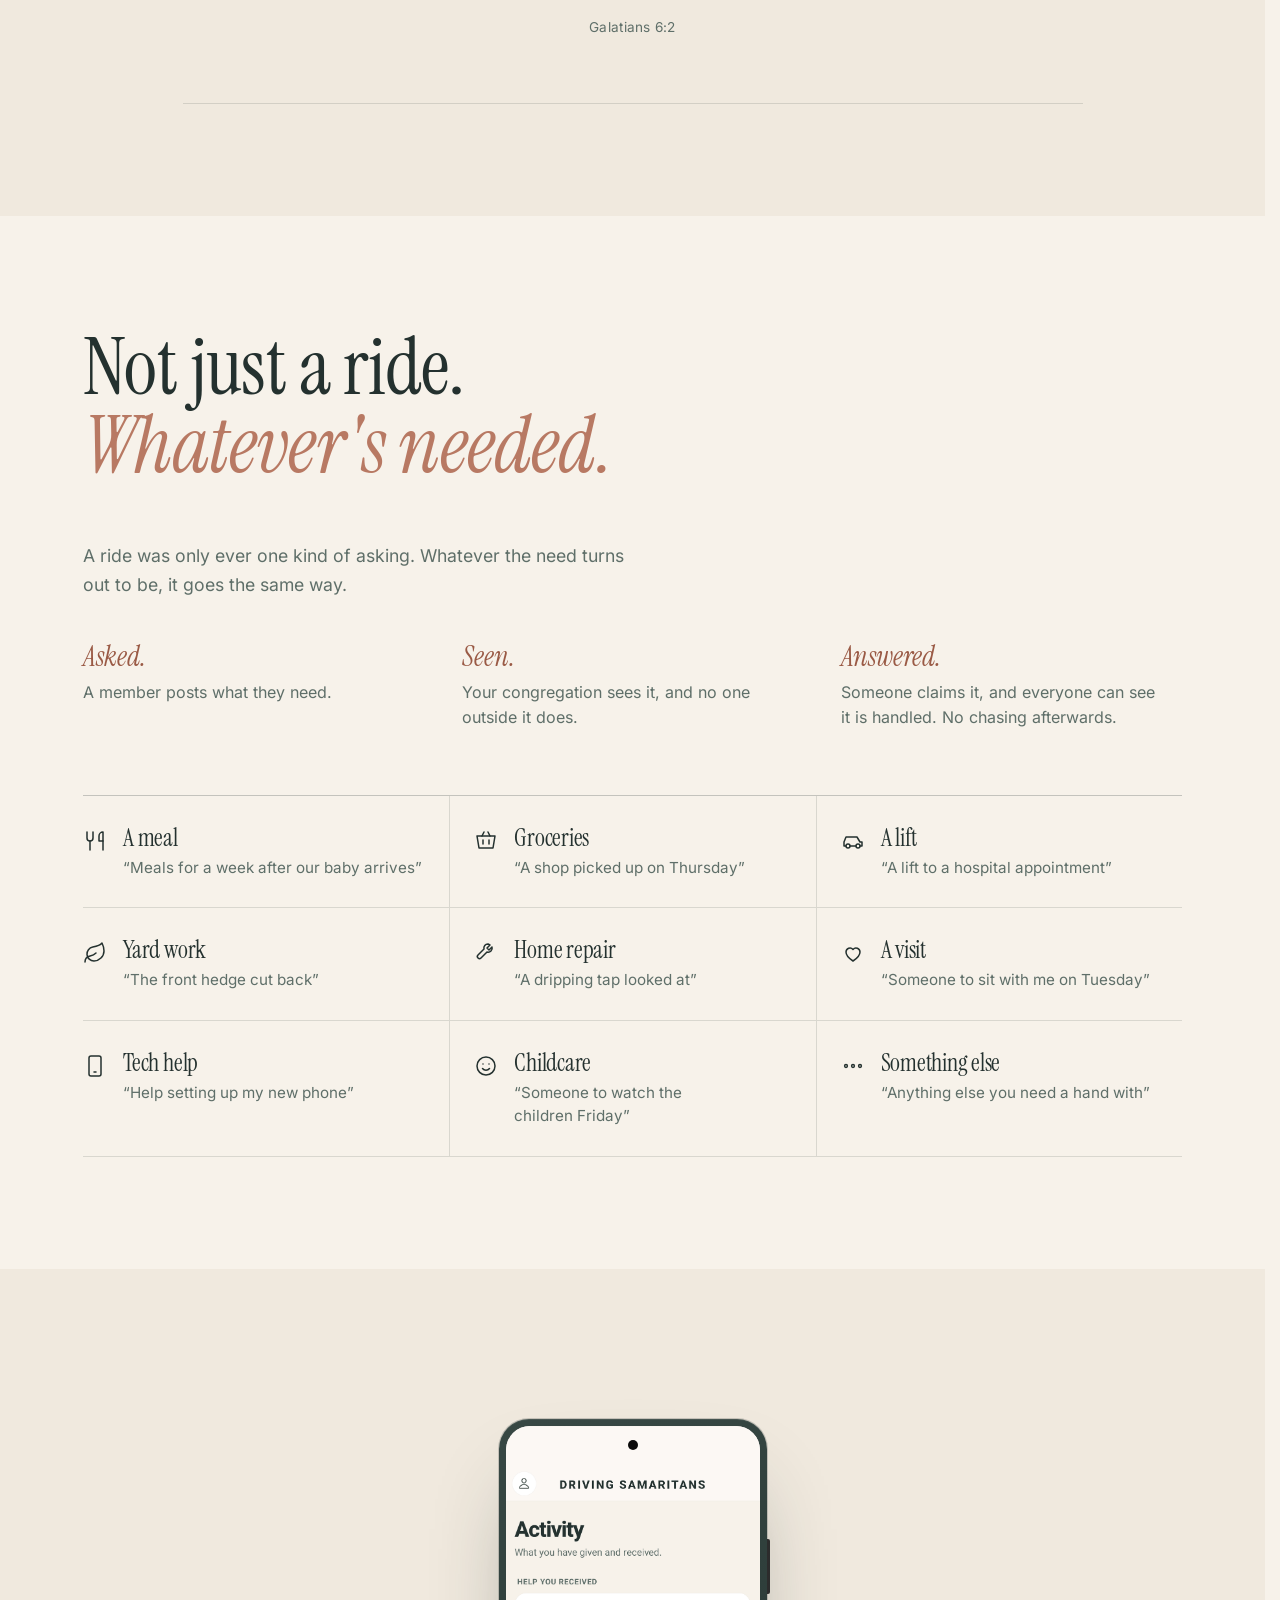
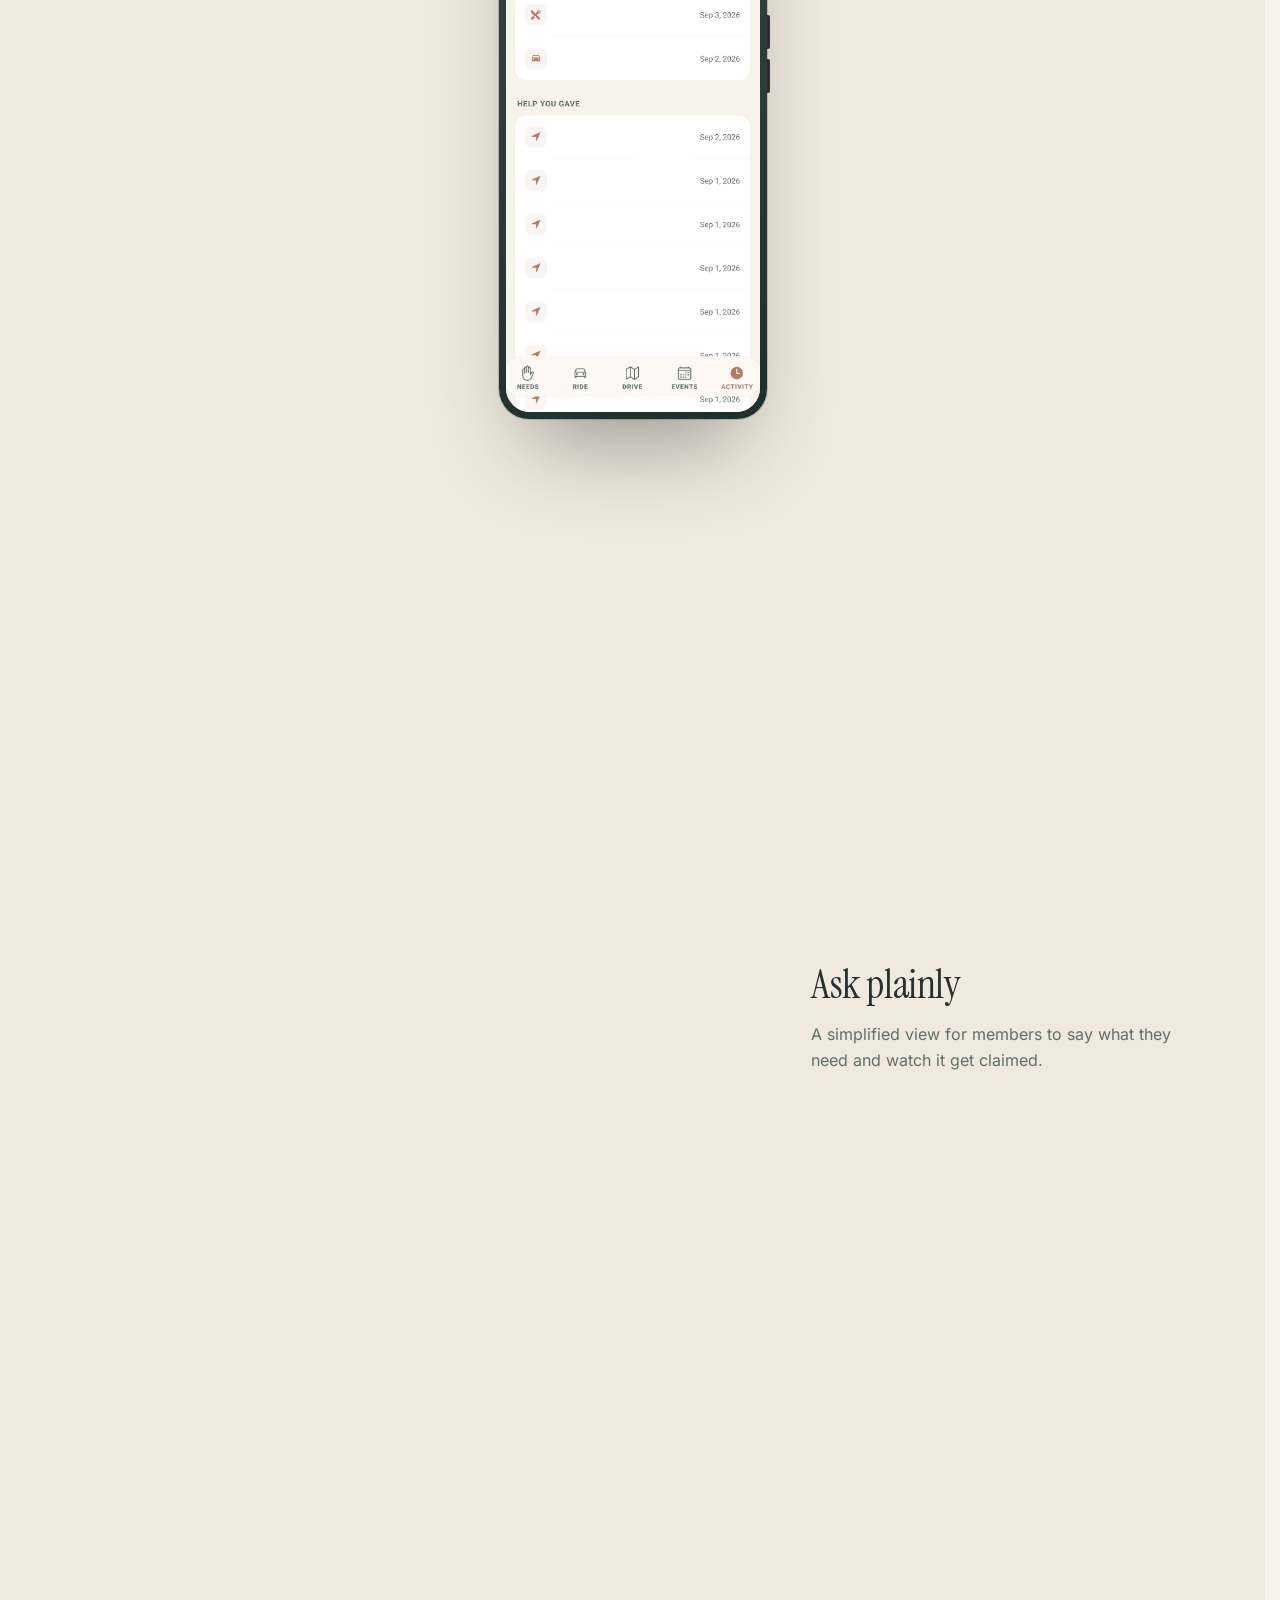
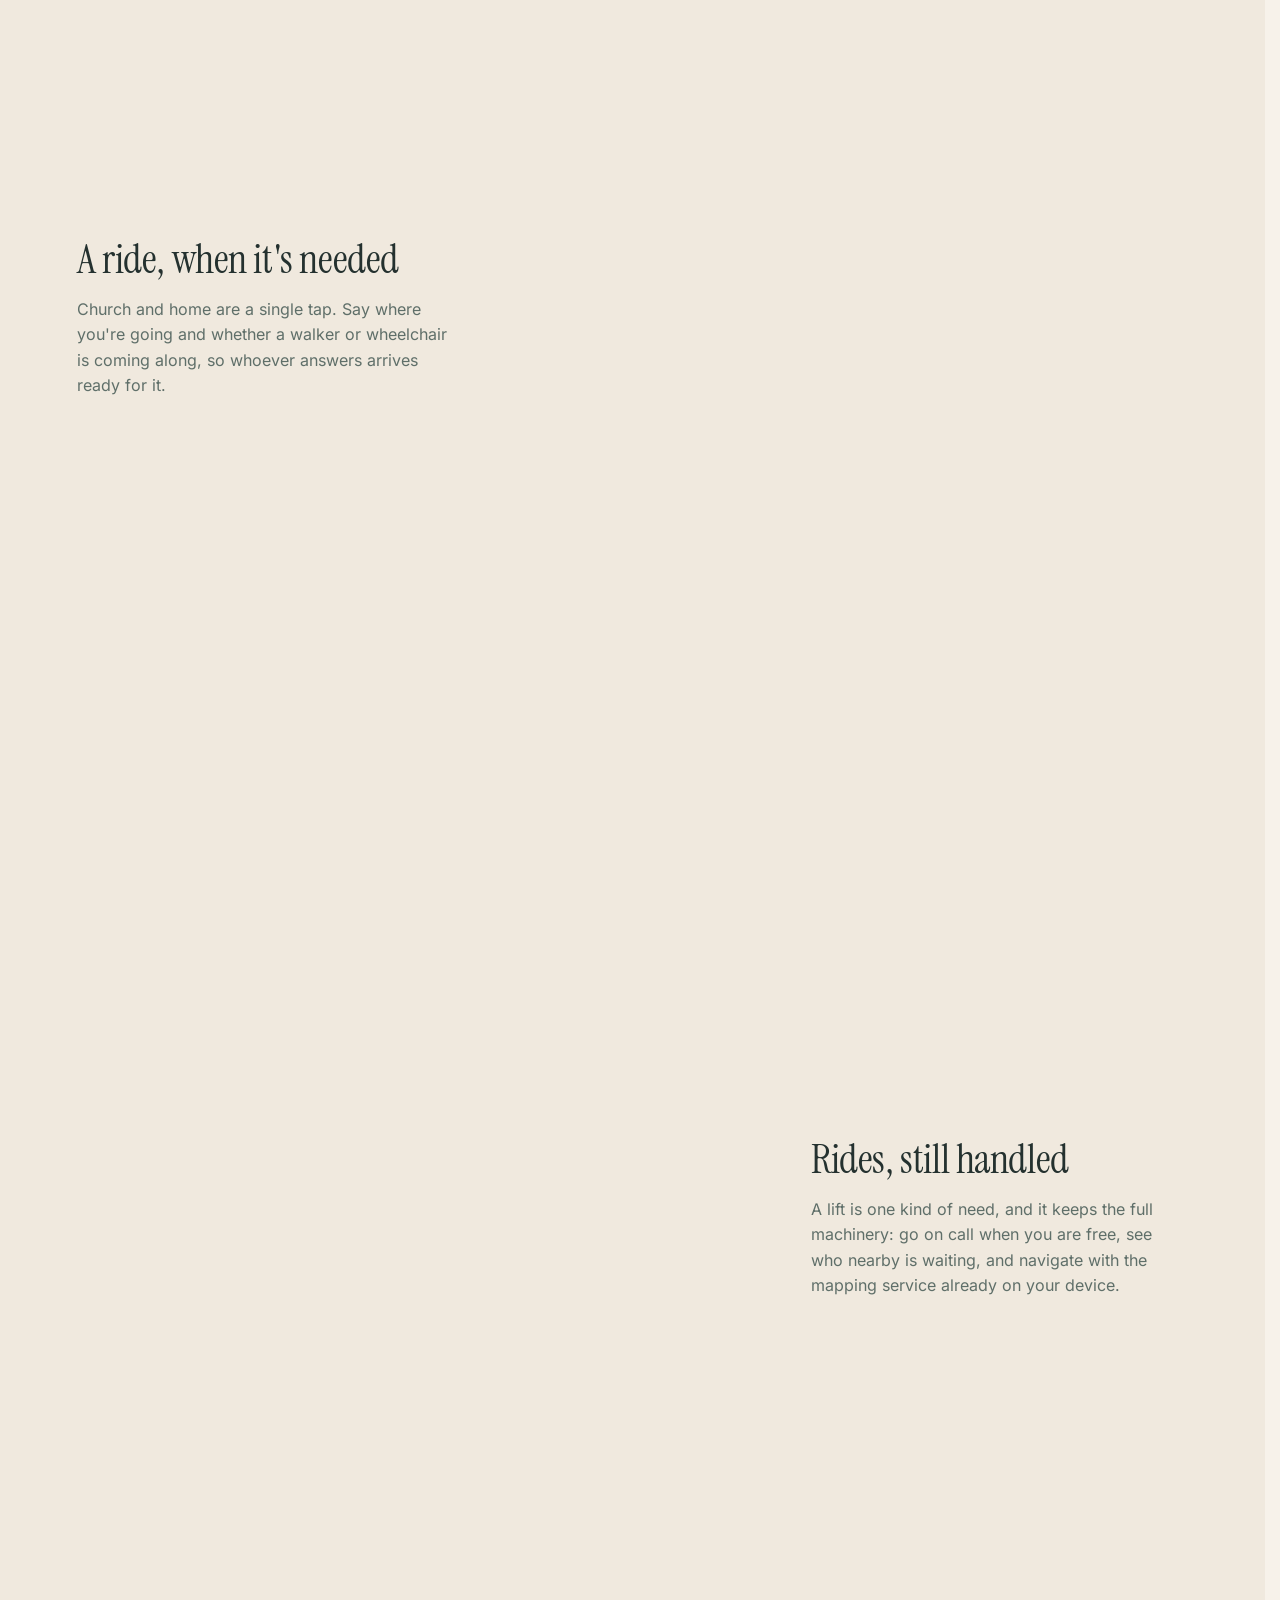
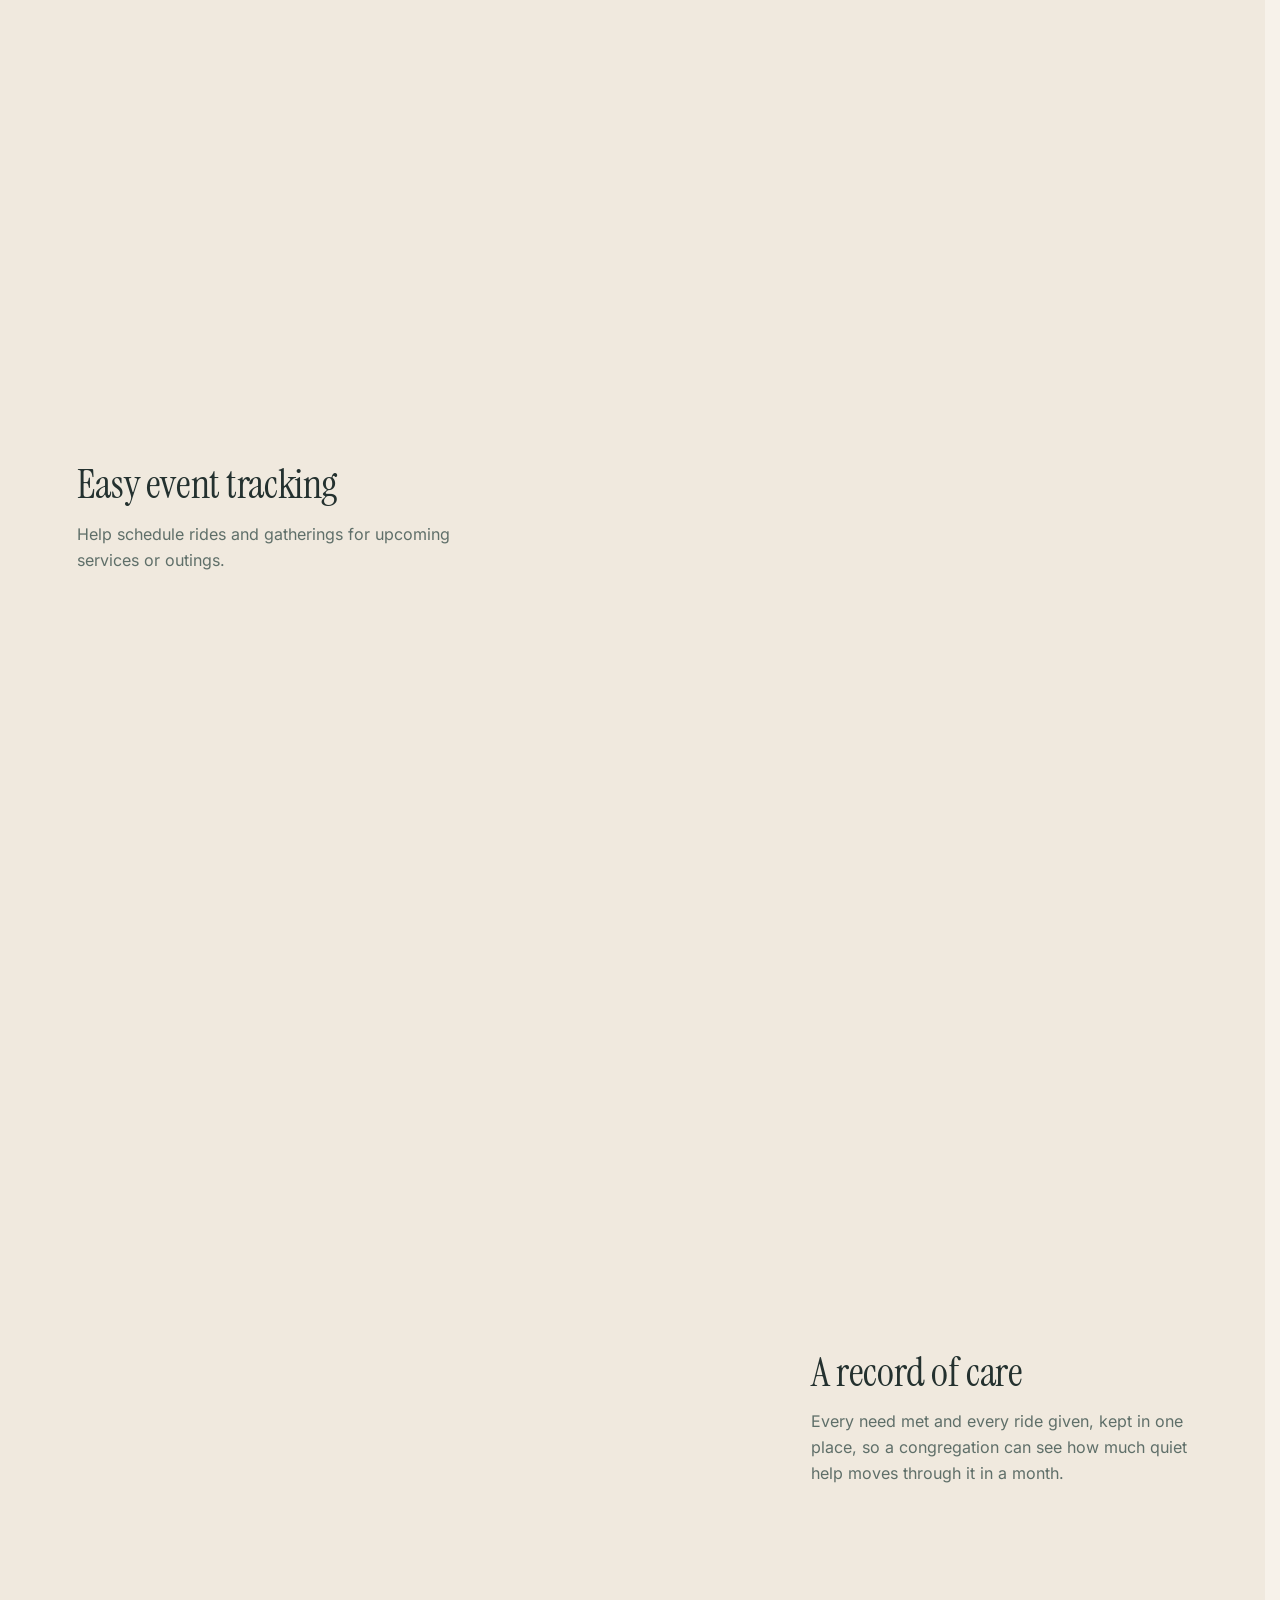
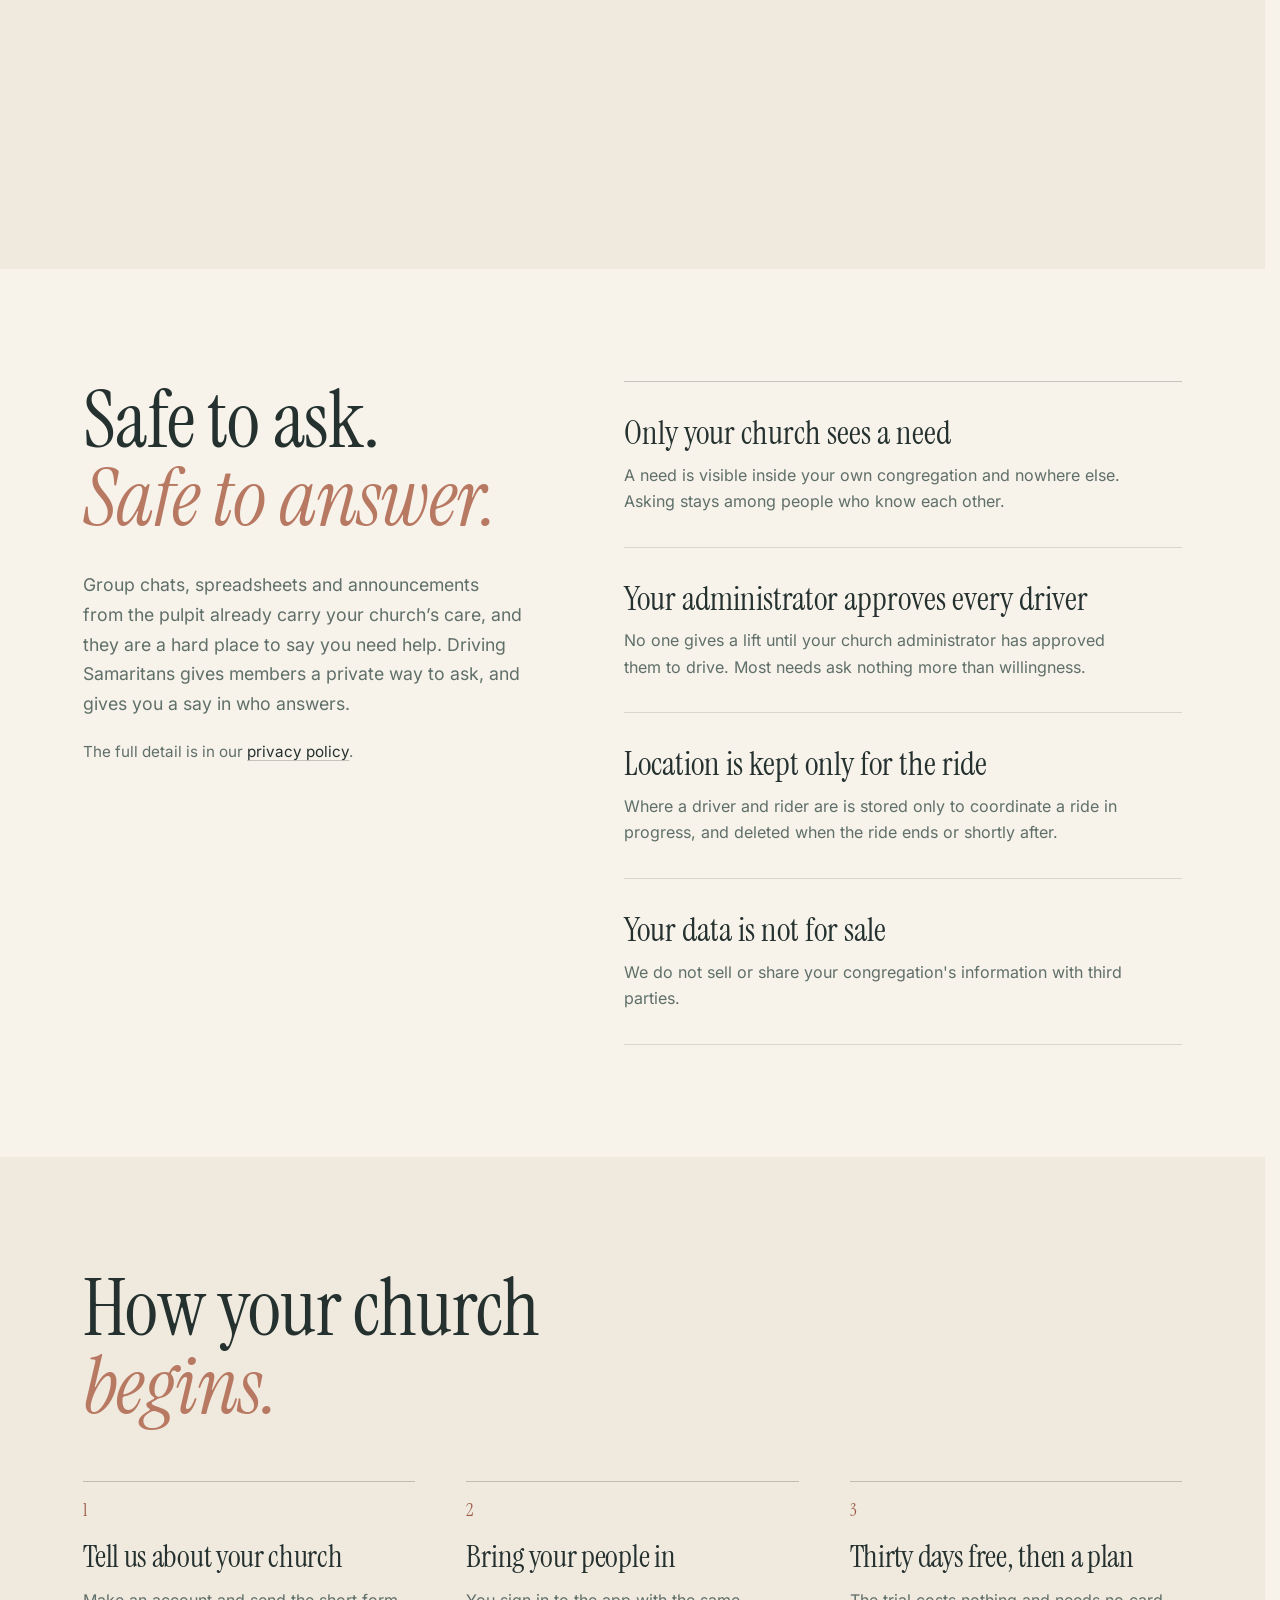
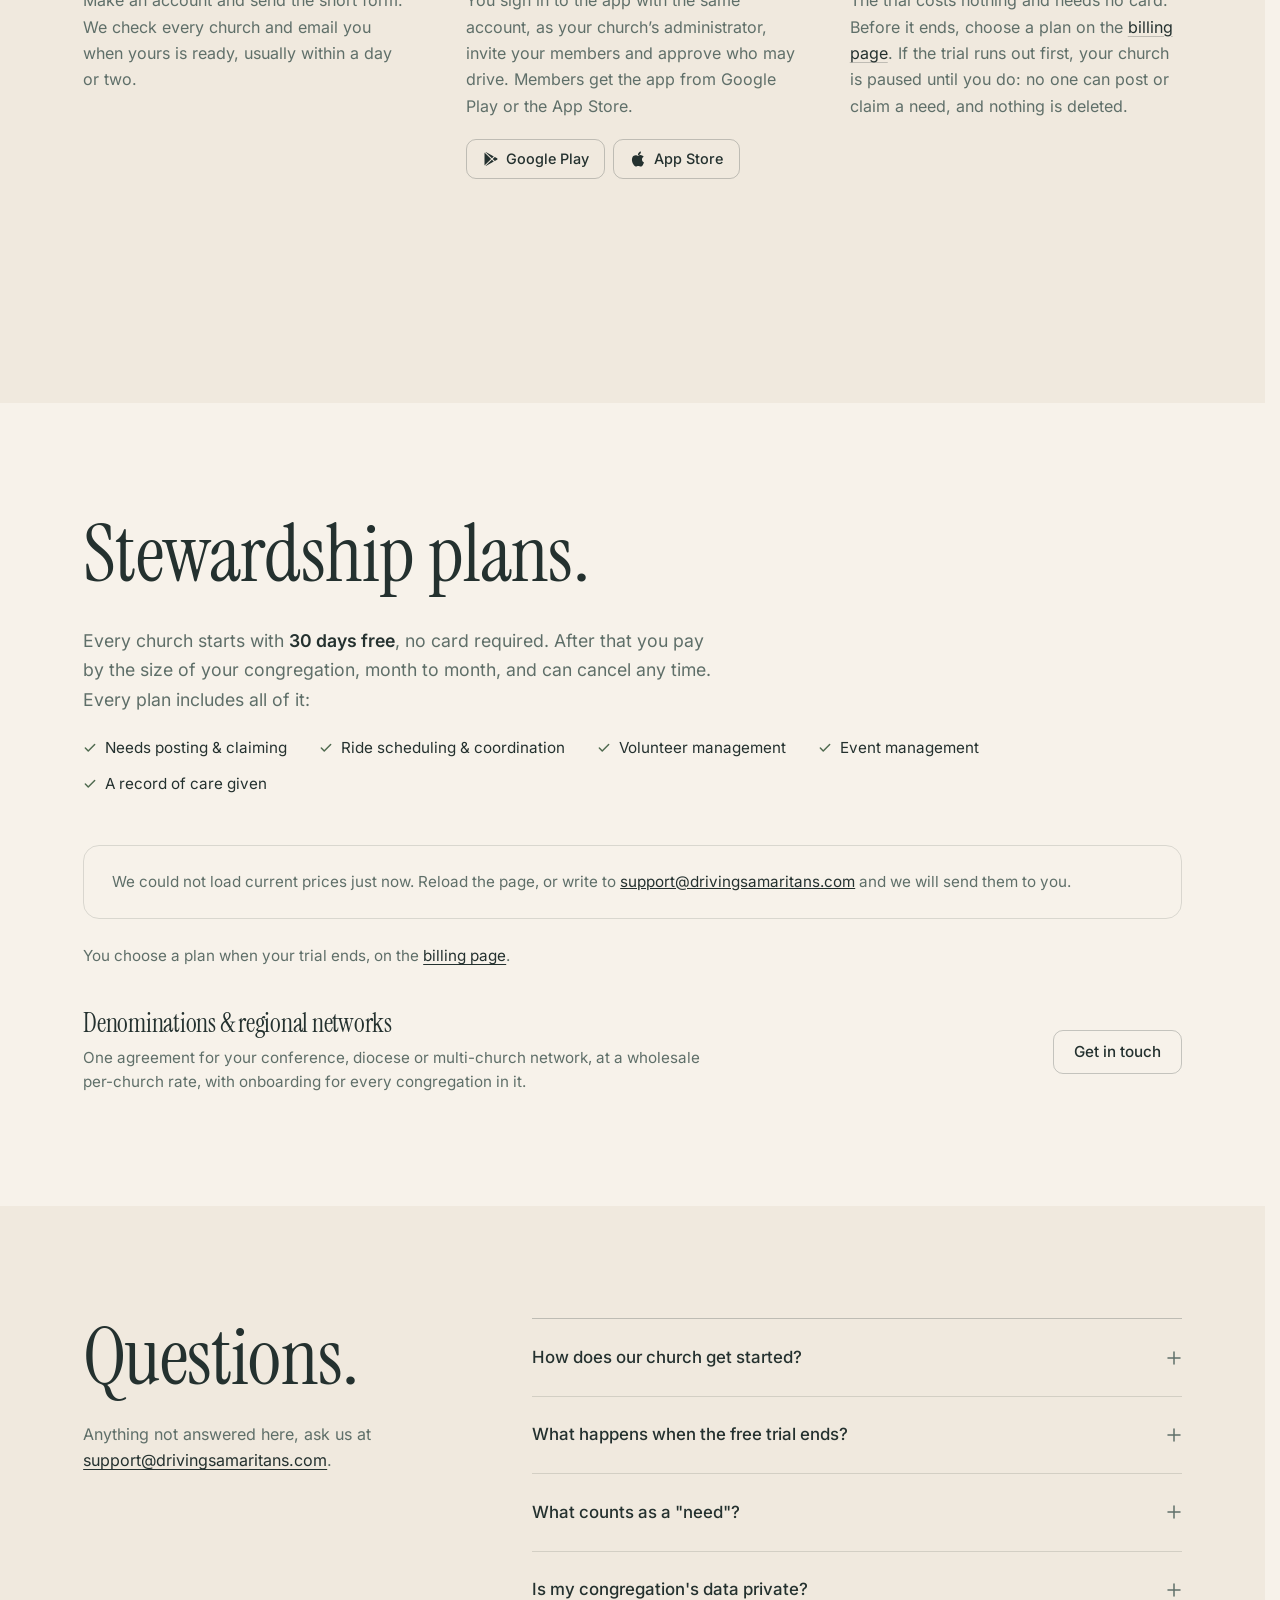
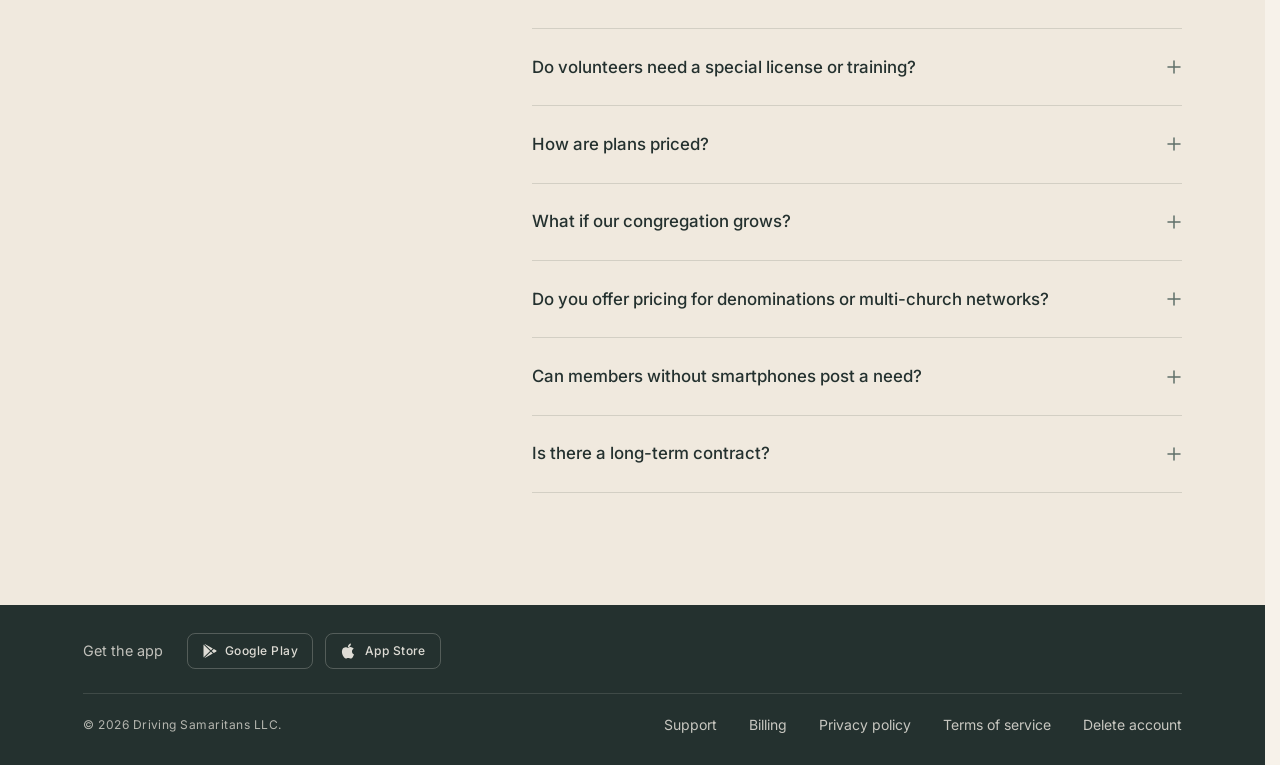
==== commit e42a9e02: "Updates" ====
--- a/index.html
+++ b/index.html
@@ -56,4 +56,4 @@
             }
           }
         ]
-      }</script><script defer="defer" src="/static/js/main.5a8562fe.js"></script><link href="/static/css/main.f7714167.css" rel="stylesheet"></head><body><noscript>You need to enable JavaScript to run this app.</noscript><div id="root"><div class="boot-splash"><img src="/splash-logo.png" alt=""/></div></div></body></html>+      }</script><script defer="defer" src="/static/js/main.0e7a30f7.js"></script><link href="/static/css/main.6b0d88a3.css" rel="stylesheet"></head><body><noscript>You need to enable JavaScript to run this app.</noscript><div id="root"><div class="boot-splash"><img src="/splash-logo.png" alt=""/></div></div></body></html>
--- a/static/css/main.6b0d88a3.css
+++ b/static/css/main.6b0d88a3.css
@@ -0,0 +1 @@
+@font-face{font-display:swap;font-family:Inter Variable;font-style:normal;font-weight:100 900;src:url(/static/media/inter-cyrillic-ext-wght-normal.b5cdd4765614e027c252.woff2) format("woff2-variations");unicode-range:u+0460-052f,u+1c80-1c8a,u+20b4,u+2de0-2dff,u+a640-a69f,u+fe2e-fe2f}@font-face{font-display:swap;font-family:Inter Variable;font-style:normal;font-weight:100 900;src:url(/static/media/inter-cyrillic-wght-normal.49594fb515ba00213fc3.woff2) format("woff2-variations");unicode-range:u+0301,u+0400-045f,u+0490-0491,u+04b0-04b1,u+2116}@font-face{font-display:swap;font-family:Inter Variable;font-style:normal;font-weight:100 900;src:url(/static/media/inter-greek-ext-wght-normal.f4df85d151e5ee39bc2b.woff2) format("woff2-variations");unicode-range:u+1f??}@font-face{font-display:swap;font-family:Inter Variable;font-style:normal;font-weight:100 900;src:url(/static/media/inter-greek-wght-normal.4f908aee8194b11d9c35.woff2) format("woff2-variations");unicode-range:u+0370-0377,u+037a-037f,u+0384-038a,u+038c,u+038e-03a1,u+03a3-03ff}@font-face{font-display:swap;font-family:Inter Variable;font-style:normal;font-weight:100 900;src:url(/static/media/inter-vietnamese-wght-normal.ab4bb8dcda024fe6eff2.woff2) format("woff2-variations");unicode-range:u+0102-0103,u+0110-0111,u+0128-0129,u+0168-0169,u+01a0-01a1,u+01af-01b0,u+0300-0301,u+0303-0304,u+0308-0309,u+0323,u+0329,u+1ea0-1ef9,u+20ab}@font-face{font-display:swap;font-family:Inter Variable;font-style:normal;font-weight:100 900;src:url(/static/media/inter-latin-ext-wght-normal.8bff79fbfaa8b8167a0b.woff2) format("woff2-variations");unicode-range:u+0100-02ba,u+02bd-02c5,u+02c7-02cc,u+02ce-02d7,u+02dd-02ff,u+0304,u+0308,u+0329,u+1d00-1dbf,u+1e00-1e9f,u+1ef2-1eff,u+2020,u+20a0-20ab,u+20ad-20c0,u+2113,u+2c60-2c7f,u+a720-a7ff}@font-face{font-display:swap;font-family:Inter Variable;font-style:normal;font-weight:100 900;src:url(/static/media/inter-latin-wght-normal.4f2981d82860061bca3e.woff2) format("woff2-variations");unicode-range:u+00??,u+0131,u+0152-0153,u+02bb-02bc,u+02c6,u+02da,u+02dc,u+0304,u+0308,u+0329,u+2000-206f,u+20ac,u+2122,u+2191,u+2193,u+2212,u+2215,u+feff,u+fffd}@font-face{font-display:swap;font-family:"Instrument Serif";font-style:normal;font-weight:400;src:url(/static/media/instrument-serif-latin-ext-400-normal.7c8bacc1c9ea6ace4217.woff2) format("woff2"),url(/static/media/instrument-serif-latin-ext-400-normal.cf6fa7bb7435889d8b58.woff) format("woff");unicode-range:u+0100-02ba,u+02bd-02c5,u+02c7-02cc,u+02ce-02d7,u+02dd-02ff,u+0304,u+0308,u+0329,u+1d00-1dbf,u+1e00-1e9f,u+1ef2-1eff,u+2020,u+20a0-20ab,u+20ad-20c0,u+2113,u+2c60-2c7f,u+a720-a7ff}@font-face{font-display:swap;font-family:"Instrument Serif";font-style:normal;font-weight:400;src:url(/static/media/instrument-serif-latin-400-normal.3134e59245730678fd73.woff2) format("woff2"),url(/static/media/instrument-serif-latin-400-normal.b3f0afae4a01de9a0cef.woff) format("woff");unicode-range:u+00??,u+0131,u+0152-0153,u+02bb-02bc,u+02c6,u+02da,u+02dc,u+0304,u+0308,u+0329,u+2000-206f,u+20ac,u+2122,u+2191,u+2193,u+2212,u+2215,u+feff,u+fffd}@font-face{font-display:swap;font-family:"Instrument Serif";font-style:italic;font-weight:400;src:url(/static/media/instrument-serif-latin-ext-400-italic.7c98e8b989a7a8eb61a3.woff2) format("woff2"),url(/static/media/instrument-serif-latin-ext-400-italic.6e3efbaa575798dc9940.woff) format("woff");unicode-range:u+0100-02ba,u+02bd-02c5,u+02c7-02cc,u+02ce-02d7,u+02dd-02ff,u+0304,u+0308,u+0329,u+1d00-1dbf,u+1e00-1e9f,u+1ef2-1eff,u+2020,u+20a0-20ab,u+20ad-20c0,u+2113,u+2c60-2c7f,u+a720-a7ff}@font-face{font-display:swap;font-family:"Instrument Serif";font-style:italic;font-weight:400;src:url(/static/media/instrument-serif-latin-400-italic.6804771de1c805a5bc75.woff2) format("woff2"),url(/static/media/instrument-serif-latin-400-italic.b4518a2b5ea8dfe1a84b.woff) format("woff");unicode-range:u+00??,u+0131,u+0152-0153,u+02bb-02bc,u+02c6,u+02da,u+02dc,u+0304,u+0308,u+0329,u+2000-206f,u+20ac,u+2122,u+2191,u+2193,u+2212,u+2215,u+feff,u+fffd}:root{--bg-editorial:#f7f2ea;--header-bg-rgb:247,242,234;--charcoal:#24312f;--slate:#5f6f69;--accent-blue:#587c8c;--accent-coral:#b87963;--accent-coral-deep:#9a5a45;--accent-blue-deep:#476a79;--accent-mint-deep:#4f6a4f;--accent-mint:#7d927d;--accent-gold:#b99a5f;--warm-clay:#efe5d8;--section-mint:#eef2ea;--section-sky:#edf1f0;--section-lavender:#f0ece8;--section-honey:#f4ead9;--white:#fff;--paper:#f7f2ea;--paper-deep:#f0e9de;--rule:#24312f24;--rule-strong:#24312f3d;--font-serif:"Instrument Serif","Iowan Old Style","Palatino Linotype",Palatino,Georgia,serif;--font-sans:"Inter Variable","Inter",-apple-system,BlinkMacSystemFont,"Segoe UI",Roboto,"Helvetica Neue",sans-serif;--ease-out:cubic-bezier(0.16,1,0.3,1);--transition-fluid:all 0.8s cubic-bezier(0.16,1,0.3,1);--border-light:1px solid var(--rule);--radius:10px;--br:16px;--gutter:clamp(1.25rem,6.5vw,6rem);--soft-shadow:0 18px 45px #3d4c461a}*{box-sizing:border-box;margin:0;padding:0}html{-webkit-text-size-adjust:100%;-moz-text-size-adjust:100%;text-size-adjust:100%;scroll-behavior:smooth;scrollbar-gutter:stable}body,html{background:#f7f2ea;background:var(--paper);min-height:100%;width:100%}body{-webkit-font-smoothing:antialiased;color:#24312f;color:var(--charcoal);font-family:Inter Variable,Inter,-apple-system,BlinkMacSystemFont,Segoe UI,Roboto,Helvetica Neue,sans-serif;font-family:var(--font-sans);line-height:1.7;overflow-x:clip}img,svg{max-width:100%}li,p{text-wrap:pretty}h1,h2,h3{text-wrap:balance}.visually-hidden{clip:rect(0 0 0 0);border:0;height:1px;margin:-1px;overflow:hidden;padding:0;position:absolute;white-space:nowrap;width:1px}::selection{background:#b879633d;color:#24312f;color:var(--charcoal)}:where(a,button,input,textarea,[tabindex]):focus-visible{outline:2px solid #24312f;outline:2px solid var(--charcoal);outline-offset:3px}.blob,.blob-container{display:none}.container{margin:0 auto;max-width:1400px;padding:0 clamp(1.25rem,6.5vw,6rem);padding:0 var(--gutter);position:relative}h1,h2,h3{font-family:"Instrument Serif",Iowan Old Style,Palatino Linotype,Palatino,Georgia,serif;font-family:var(--font-serif);font-weight:400;letter-spacing:-.01em}.section-title{font-size:clamp(2.6rem,8vw,5rem);line-height:.98;margin-bottom:clamp(2rem,5vw,3.5rem);overflow-wrap:break-word}.serif-italic{color:#b87963;color:var(--accent-coral);font-style:italic}.reveal{opacity:0;position:relative;transform:translateY(14px);transition:opacity .7s cubic-bezier(.16,1,.3,1),transform .7s cubic-bezier(.16,1,.3,1);transition:opacity .7s var(--ease-out),transform .7s var(--ease-out);z-index:10}.reveal.active{opacity:1;transform:translateY(0)}.stagger-1{transition-delay:.06s}.stagger-2{transition-delay:.12s}.stagger-3{transition-delay:.18s}.stagger-4{transition-delay:.24s}footer,header{position:relative;z-index:10}main{z-index:5}.btn{align-items:center;border:1px solid #0000;border-radius:10px;border-radius:var(--radius);cursor:pointer;display:inline-flex;font-family:Inter Variable,Inter,-apple-system,BlinkMacSystemFont,Segoe UI,Roboto,Helvetica Neue,sans-serif;font-family:var(--font-sans);font-size:.95rem;font-weight:500;gap:.5rem;height:48px;justify-content:center;letter-spacing:-.005em;line-height:1;padding:0 1.4rem;text-decoration:none;transition:background-color .2s ease,border-color .2s ease,color .2s ease}.btn-primary{background:#9a5a45;background:var(--accent-coral-deep);color:#fff;color:var(--white)}.btn-primary:hover{background:#844a37}.btn-outline{background:#0000;border-color:#24312f3d;border-color:var(--rule-strong);color:#24312f;color:var(--charcoal)}.btn-outline:hover{background:#24312f0d;border-color:#24312f73}.btn:active{transform:translateY(1px)}section{padding:7rem 0;position:relative;scroll-margin-top:72px}@media (max-width:1024px){section{padding:4.5rem 0}}@media (prefers-reduced-motion:reduce){html{scroll-behavior:auto}.reveal{opacity:1;transform:none}.btn,.reveal{transition:none}.btn:active{transform:none}}.header{align-items:center;backdrop-filter:blur(16px);-webkit-backdrop-filter:blur(16px);background-color:rgba(var(--header-bg-rgb),.82);border-bottom:1px solid #0000;display:flex;height:80px;position:fixed;top:0;transition:height .4s var(--ease-out),background-color .4s var(--ease-out),border-color .4s var(--ease-out),opacity .4s var(--ease-out),transform .4s var(--ease-out);width:100%;z-index:9000}.header.scrolled{background-color:rgba(var(--header-bg-rgb),.95);border-bottom-color:var(--rule);height:68px}.header.hidden-nav{opacity:0;pointer-events:none;transform:translateY(-12px);transition:opacity .4s var(--ease-out),transform .4s var(--ease-out),visibility 0s linear .4s;visibility:hidden}.header-content{justify-content:space-between;width:100%}.header-content,.logo{align-items:center;display:flex}.logo-img{display:block;height:52px;transition:height .4s var(--ease-out);width:auto}.header.scrolled .logo-img{height:46px}.nav{align-items:center;display:flex;gap:clamp(1.5rem,3vw,3rem)}.nav-links{display:flex;gap:clamp(1.25rem,2.4vw,2.5rem);list-style:none}.nav-btn{background:none;border:none;color:var(--slate);cursor:pointer;display:inline-block;font-family:var(--font-sans);font-size:.95rem;font-weight:450;letter-spacing:-.005em;line-height:1.4;padding:.5rem 0;text-decoration:none;transition:color .2s ease;white-space:nowrap}.btn-header,.nav-btn:hover{color:var(--charcoal)}.btn-header{align-items:center;background:#0000;border:1px solid var(--rule-strong);border-radius:var(--radius);cursor:pointer;display:inline-flex;font-family:var(--font-sans);font-size:.9rem;font-weight:500;height:40px;letter-spacing:-.005em;padding:0 1.1rem;text-decoration:none;transition:background-color .2s ease,border-color .2s ease;white-space:nowrap}.btn-header:hover{background:#24312f0d;border-color:#24312f73}.hamburger{align-items:center;background:none;border:none;cursor:pointer;display:none;flex-direction:column;gap:5px;height:44px;justify-content:center;margin-right:-10px;width:44px}.hamburger span{background:var(--charcoal);border-radius:2px;display:block;height:1.5px;transform-origin:center;transition:transform .3s var(--ease-out),opacity .3s ease;width:22px}.hamburger.open span:first-child{transform:translateY(6.5px) rotate(45deg)}.hamburger.open span:nth-child(2){opacity:0}.hamburger.open span:nth-child(3){transform:translateY(-6.5px) rotate(-45deg)}.mobile-menu{animation:fadeIn .2s ease;background:var(--paper);gap:clamp(1rem,4vh,2rem);height:100vh;height:100dvh;justify-content:safe center;left:0;overflow-y:auto;overscroll-behavior:contain;padding:88px 1.5rem 2rem;position:fixed;top:0;width:100%;z-index:8999}.mobile-menu,.mobile-menu ul{align-items:center;display:flex;flex-direction:column}.mobile-menu ul{gap:clamp(.75rem,3vh,1.5rem);list-style:none}.mobile-menu .nav-btn{color:var(--charcoal);font-family:var(--font-serif);font-size:clamp(1.75rem,7vh,2.5rem);font-weight:400;letter-spacing:-.01em;line-height:1.2}.mobile-menu .nav-btn:hover{color:var(--slate)}@keyframes fadeIn{0%{opacity:0}to{opacity:1}}.mobile-menu .btn-header{flex-shrink:0;font-size:1rem;height:48px;padding:0 1.5rem}@media (max-width:1024px){.nav{display:none}.hamburger{display:flex}}@media (max-width:480px){.header{height:64px}.header.scrolled{height:60px}.header.scrolled .logo-img,.logo-img{height:44px}}@media (prefers-reduced-motion:reduce){.btn-header,.hamburger span,.header,.logo-img{transition:none}.mobile-menu{animation:none}}.hero{background:#0000;display:flex;min-height:86vh;min-height:86svh;padding:120px 0 72px;z-index:1}.hero,.hero-content{align-items:center;position:relative}.hero-content{grid-gap:5rem;display:grid;gap:5rem;grid-template-columns:1fr 1fr;width:100%;z-index:20}.hero-branding h1{font-size:clamp(4rem,12vw,12rem);line-height:.9;margin-bottom:2.25rem}.hero-calling{color:var(--charcoal);font-family:var(--font-serif);font-size:1.55rem;font-style:italic;line-height:1.3;margin-bottom:.75rem}.hero-lede{color:var(--slate);font-size:1.1rem;line-height:1.65;margin-bottom:2.25rem;max-width:30rem}.hero-btns{display:flex;flex-wrap:wrap;gap:.75rem}.hero-btns .btn{white-space:nowrap}@media (max-width:1024px){.hero{min-height:auto;padding:112px 0 72px}.hero-content{grid-template-columns:minmax(0,1fr);text-align:center}.hero-branding h1{font-size:clamp(3.25rem,14vw,6rem);line-height:1}.hero-lede{margin-left:auto;margin-right:auto}.hero-btns{justify-content:center}}@media (max-width:768px){.hero{padding:100px 0 56px}.hero-calling{font-size:1.3rem}.hero-lede{font-size:1rem}}@media (max-width:420px){.hero-btns{align-items:stretch;flex-direction:column;margin:0 auto;max-width:18rem}}.bible-verse{border-bottom:1px solid var(--rule);border-top:1px solid var(--rule);padding:clamp(2.5rem,6vw,4rem) 0;text-align:center}.verse-text{text-wrap:balance;color:var(--charcoal);font-family:var(--font-serif);font-size:clamp(1.6rem,3.4vw,2.5rem);font-style:italic;line-height:1.35;margin:0 auto 1.5rem;max-width:30ch}.verse-citation{color:var(--slate);font-size:.85rem;letter-spacing:.02em}.mission{background:var(--paper-deep);position:relative;z-index:1}.mission-items{grid-gap:clamp(1.5rem,3.5vw,3.5rem);display:grid;gap:clamp(1.5rem,3.5vw,3.5rem);grid-template-columns:repeat(3,minmax(0,1fr));margin-bottom:5.5rem}.mission-item{border-top:1px solid var(--rule-strong);padding-top:1.5rem}.mission-item h3{font-size:clamp(1.6rem,2.4vw,2rem);line-height:1.15;margin-bottom:.75rem}.mission-item p{color:var(--slate);font-size:1rem;line-height:1.65;max-width:34ch}.mission-verse-wrapper{margin:0 auto;max-width:900px}@media (max-width:1024px){.mission-items{gap:2rem;grid-template-columns:minmax(0,1fr);margin-bottom:3.5rem}.mission-item{padding-top:1.25rem}.mission-item p{max-width:52ch}}.needs{background:var(--paper);position:relative;z-index:200}.needs-header{margin-bottom:2.5rem;max-width:720px}.needs-subtitle{color:var(--slate);font-size:1.1rem;line-height:1.7;margin-top:1.5rem;max-width:52ch}.needs-flow{grid-gap:clamp(1.25rem,3vw,3rem);display:grid;gap:clamp(1.25rem,3vw,3rem);grid-template-columns:repeat(3,minmax(0,1fr));list-style:none;margin-bottom:4rem}.needs-flow li{color:var(--slate);font-size:1rem;line-height:1.6;max-width:32ch}.needs-flow-step{color:var(--accent-coral-deep);display:block;font-family:var(--font-serif);font-size:1.75rem;font-style:italic;line-height:1.2;margin-bottom:.35rem}.needs-grid{border-top:1px solid var(--rule-strong);display:grid;grid-template-columns:repeat(3,minmax(0,1fr))}.need-card{grid-column-gap:1rem;align-content:start;align-items:start;border-bottom:1px solid var(--rule);column-gap:1rem;display:grid;grid-template-columns:24px minmax(0,1fr);padding:1.75rem 1.5rem 1.75rem 0}.need-card:not(:nth-child(3n+1)){border-left:1px solid var(--rule);padding-left:1.5rem}.need-icon{color:var(--charcoal);display:flex;grid-row:span 2;padding-top:.3rem}.need-card h3{font-size:1.5rem;line-height:1.2;margin-bottom:.2rem}.need-card p{color:var(--slate);font-size:.95rem;line-height:1.55}@media (max-width:1024px){.needs-header{margin-bottom:2rem}.needs-flow{gap:1rem;grid-template-columns:minmax(0,1fr);margin-bottom:3rem}.needs-flow li{max-width:none}.needs-flow-step{display:inline;font-size:1.4rem;margin-right:.35rem}.needs-grid{grid-template-columns:repeat(2,minmax(0,1fr))}.need-card:not(:nth-child(3n+1)){border-left:none;padding-left:0}.need-card:nth-child(2n){border-left:1px solid var(--rule);padding-left:1.25rem}}@media (max-width:640px){.need-card{grid-template-columns:minmax(0,1fr);padding:1.25rem 1rem 1.25rem 0}.need-card:nth-child(2n){padding-left:1rem}.need-icon{grid-row:auto;margin-bottom:.6rem;padding-top:0}.need-card h3{font-size:1.3rem}}@media (max-width:360px){.needs-grid{grid-template-columns:minmax(0,1fr)}.need-card:nth-child(2n){border-left:none;padding-left:0}}.features{background:var(--paper-deep);padding:0;position:relative;z-index:5000}.showcase-logo{left:60px;opacity:0;pointer-events:none;position:fixed;top:40px;transform:translateY(-12px);transition:opacity .5s var(--ease-out),transform .5s var(--ease-out);z-index:6500}.showcase-logo.visible{opacity:1;transform:translateY(0)}.showcase-logo img{height:72px;width:auto}.features-sticky-wrapper{position:relative;width:100%}.phone-sticky{align-items:center;display:flex;height:100vh;height:100svh;justify-content:center;pointer-events:none;position:sticky;top:0;width:100%;z-index:5}.phone-frame{aspect-ratio:268/600;background:linear-gradient(160deg,#384844,#1f2f2c);border-radius:30px;box-shadow:0 50px 90px -30px #24312f73,inset 0 1px 0 #ffffff14,0 0 0 1px #24312f33;flex-shrink:0;height:min(600px,78vh);height:min(600px,78svh);opacity:0;padding:7px;position:relative;transform:translateY(40px);transition:opacity .6s var(--ease-out),transform .6s var(--ease-out);width:auto;z-index:1}.phone-frame.active{opacity:1;transform:translateY(0)}.phone-frame.transparent{opacity:0;transform:translateY(-30px)}.side-buttons{height:100%;left:0;position:absolute;top:0;width:100%}.button-power,.button-vol-down,.button-vol-up{background:#2c2c2c;border-radius:0 2px 2px 0;position:absolute;right:-3px;width:3px}.button-power{height:55px;top:120px}.button-vol-up{height:34px;top:196px}.button-vol-down{height:34px;top:240px}.phone-bezel{background:#000;border-radius:24px;height:100%;overflow:hidden;position:relative;width:100%}.punch-hole{background:#0a0a0a;border-radius:50%;height:10px;left:50%;position:absolute;top:14px;transform:translateX(-50%);width:10px;z-index:100}.phone-screen{background:#fff;height:100%;position:relative;width:100%}.phone-image{height:100%;left:0;object-fit:cover;opacity:0;position:absolute;top:0;transition:opacity .35s ease;width:100%}.phone-image.visible{opacity:1}.features-content{pointer-events:none;position:relative;z-index:10}.feature-step{align-items:center;display:flex;flex-direction:column;height:100vh;height:100svh;justify-content:center;margin:0 auto;max-width:1400px;opacity:0;transform:translateY(24px);transition:opacity .5s var(--ease-out),transform .5s var(--ease-out);width:100%}.feature-step.active{opacity:1;transform:translateY(0)}.step-text-box{max-width:400px;text-align:left}@media (min-width:1025px){.feature-step{--step-gutter:clamp(1.5rem,6vw,7rem)}.feature-step.step-left{align-items:flex-start;padding-left:var(--step-gutter)}.feature-step.step-right{align-items:flex-end;padding-right:var(--step-gutter)}.step-text-box{max-width:min(400px,calc(min(50vw, 700px) - 186px - var(--step-gutter)))}}.feature-step h3{color:var(--charcoal);font-size:clamp(2rem,3.2vw,3rem);line-height:1.02;margin-bottom:1rem}.feature-step p{color:var(--slate);font-size:clamp(1rem,1.2vw,1.1rem);line-height:1.6}@media (max-width:1024px){.showcase-logo{left:24px;top:16px}.showcase-logo img{height:44px}.phone-sticky{align-items:flex-start;padding-top:max(76px,9svh)}.phone-frame{height:min(520px,52vh);height:min(520px,52svh)}.feature-step{justify-content:flex-end;padding:0 1rem 4vh}.step-text-box{background:var(--paper);border:1px solid var(--rule);border-radius:var(--br);max-width:34rem;padding:1.1rem 1.25rem 1.25rem;text-align:center;width:100%}.feature-step h3{font-size:clamp(1.5rem,6vw,2.1rem);margin-bottom:.5rem}.feature-step p{font-size:clamp(.9rem,2.2vw,1.05rem);line-height:1.5}}@media (max-width:768px){.phone-frame{border-radius:26px}.phone-bezel{border-radius:20px}}@media (prefers-reduced-motion:reduce){.feature-step,.phone-frame,.phone-image,.showcase-logo{transition-duration:.01ms}.feature-step{opacity:1;transform:none}}.safety{background:var(--paper);position:relative;z-index:10}.safety-layout{grid-gap:clamp(2.5rem,6vw,6rem);align-items:start;display:grid;gap:clamp(2.5rem,6vw,6rem);grid-template-columns:minmax(0,5fr) minmax(0,6fr)}.safety-intro.reveal{position:sticky;top:112px}.safety-intro .section-title{margin-bottom:2rem}.safety-intro p{color:var(--slate);font-size:1.1rem;line-height:1.7;max-width:40ch}.safety-intro .safety-more{font-size:.95rem;margin-top:1.25rem}.safety-more a{color:var(--charcoal);text-decoration-color:var(--rule-strong);text-underline-offset:3px}.safety-more a:hover{text-decoration-color:initial}.safety-facts{border-top:1px solid var(--rule-strong)}.safety-fact{border-bottom:1px solid var(--rule);padding:2rem 0}.safety-fact dt{font-family:var(--font-serif);font-size:clamp(1.6rem,2.6vw,2.2rem);line-height:1.15;margin-bottom:.6rem}.safety-fact dd{color:var(--slate);font-size:1rem;line-height:1.65;max-width:50ch}@media (max-width:1024px){.safety-layout{gap:2.5rem;grid-template-columns:minmax(0,1fr)}.safety-intro.reveal{position:relative;top:auto}.safety-fact{padding:1.5rem 0}}.start{background:var(--paper-deep);position:relative;z-index:200}.start-steps{grid-gap:clamp(1.5rem,4vw,4rem);display:grid;gap:clamp(1.5rem,4vw,4rem);grid-template-columns:repeat(3,minmax(0,1fr));list-style:none;margin-bottom:4rem}.start-step{border-top:1px solid var(--rule-strong);padding-top:1.25rem}.start-num{font-feature-settings:"lnum";color:var(--accent-coral-deep);display:block;font-family:var(--font-serif);font-size:1.1rem;font-variant-numeric:lining-nums;line-height:1;margin-bottom:1.25rem}.start-step h3{font-size:clamp(1.6rem,2.4vw,2rem);line-height:1.15;margin-bottom:.75rem}.start-step p{color:var(--slate);font-size:1rem;line-height:1.65;max-width:38ch}.start-action a:not(.btn),.start-step a:not(.btn){color:var(--charcoal);overflow-wrap:anywhere;text-decoration-color:var(--rule-strong);text-underline-offset:3px}.start-action a:not(.btn):hover,.start-step a:not(.btn):hover{text-decoration-color:initial}.start-stores{display:flex;flex-wrap:wrap;gap:.5rem;margin-top:1.25rem}.start-stores .start-store{align-items:center;border:1px solid var(--rule-strong);border-radius:var(--radius);color:var(--charcoal);display:inline-flex;font-size:.9rem;font-weight:500;gap:.45rem;height:40px;padding:0 .95rem;text-decoration:none;transition:background-color .2s ease,border-color .2s ease}.start-stores .start-store:hover{background:#24312f0d;border-color:#24312f73}.start-action{align-items:center;display:flex;flex-wrap:wrap;gap:1rem 1.5rem}.start-action p{color:var(--slate);font-size:.95rem}@media (max-width:1024px){.start-steps{gap:2rem;grid-template-columns:minmax(0,1fr);margin-bottom:3rem}.start-step p{max-width:52ch}}@media (max-width:480px){.start-action{align-items:stretch;flex-direction:column;text-align:center}}.pricing-comparison{background:var(--paper);position:relative;z-index:200}.pricing-comparison .section-title{margin-bottom:2rem}.pricing-lede{color:var(--slate);font-size:1.1rem;line-height:1.7;margin-bottom:1.25rem;max-width:58ch}.pricing-lede strong{color:var(--charcoal);font-weight:600}.shared-features{display:flex;flex-wrap:wrap;gap:.6rem 2rem;list-style:none;margin-bottom:3rem}.shared-feature-item{align-items:center;color:var(--charcoal);display:flex;font-size:.95rem;gap:.5rem}.shared-feature-item svg{color:var(--accent-mint-deep);flex-shrink:0}.comparison-columns{grid-gap:clamp(1rem,2vw,1.5rem);align-items:stretch;display:grid;gap:clamp(1rem,2vw,1.5rem);grid-template-columns:repeat(3,minmax(0,1fr))}.pricing-note{border:1px solid var(--rule);border-radius:var(--br);color:var(--slate);font-size:.95rem;line-height:1.6;padding:1.5rem 1.75rem}.pricing-note a{color:var(--charcoal);overflow-wrap:anywhere}.comparison-column{background:var(--white);border:1px solid var(--rule);border-radius:var(--br);display:flex;flex-direction:column;min-width:0;padding:clamp(1.5rem,3vw,2.25rem)}.column-highlight{border-color:var(--charcoal)}.comparison-column h3{font-size:2rem;margin-bottom:.4rem}.column-size{color:var(--charcoal);font-size:.95rem;font-weight:600;margin-bottom:.75rem}.column-desc{color:var(--slate);font-size:.95rem;margin-bottom:1.75rem;min-height:3rem}.column-price{font-feature-settings:"lnum";font-family:var(--font-serif);font-size:clamp(3rem,5vw,3.75rem);font-variant-numeric:lining-nums;font-weight:400;line-height:1;margin-top:auto;white-space:nowrap}.column-price span{color:var(--slate);font-size:1.15rem;font-style:italic;margin-left:.15rem}.pricing-next{color:var(--slate);font-size:.95rem;margin-top:1.5rem}.pricing-next a{color:var(--charcoal);text-underline-offset:3px}.denominational-callout{align-items:center;display:flex;gap:2rem 3rem;margin-top:2.5rem}.denominational-text{flex:1 1}.denominational-text h3{font-size:1.6rem;line-height:1.2;margin-bottom:.4rem}.denominational-text p{color:var(--slate);font-size:.95rem;line-height:1.6;max-width:62ch}.denominational-cta{align-items:center;border:1px solid var(--rule-strong);border-radius:var(--radius);color:var(--charcoal);display:inline-flex;flex-shrink:0;font-size:.95rem;font-weight:500;height:44px;padding:0 1.25rem;text-decoration:none;transition:background-color .2s ease,border-color .2s ease;white-space:nowrap}.denominational-cta:hover{background:#24312f0d;border-color:#24312f73}@media (max-width:1024px){.denominational-callout{align-items:flex-start;flex-direction:column;gap:1.25rem}}@media (max-width:820px){.comparison-columns{gap:1rem;grid-template-columns:minmax(0,1fr)}.column-desc{min-height:0}.column-price{margin-top:0}}.faq{background:var(--paper-deep);position:relative;z-index:200}.faq-layout{grid-gap:clamp(2.5rem,6vw,6rem);align-items:start;display:grid;gap:clamp(2.5rem,6vw,6rem);grid-template-columns:minmax(0,4fr) minmax(0,7fr)}.faq-intro.reveal{position:sticky;top:112px}.faq-intro .section-title{margin-bottom:1.5rem}.faq-intro p{color:var(--slate);font-size:1rem;line-height:1.65;margin-bottom:1.75rem;max-width:34ch}.faq-intro a{color:var(--charcoal);overflow-wrap:anywhere;text-underline-offset:3px}.faq-list{border-top:1px solid var(--rule-strong)}.faq-item{border-bottom:1px solid var(--rule)}.faq-question{align-items:center;background:none;border:none;color:var(--charcoal);cursor:pointer;display:flex;font-family:var(--font-sans);font-size:1.05rem;font-weight:500;gap:clamp(1rem,3vw,2rem);justify-content:space-between;line-height:1.5;padding:clamp(1.25rem,3vw,1.6rem) 0;text-align:left;width:100%}.faq-question:hover{color:var(--accent-coral-deep)}.faq-icon{color:var(--slate);flex-shrink:0}.faq-icon-vertical{transform-box:fill-box;transform-origin:center;transition:transform .3s cubic-bezier(.16,1,.3,1)}.faq-item.open .faq-icon-vertical{transform:scaleY(0)}.faq-answer{display:grid;grid-template-rows:0fr;transition:grid-template-rows .4s cubic-bezier(.16,1,.3,1),visibility 0s linear .4s;visibility:hidden}.faq-answer>div{min-height:0;overflow:hidden}.faq-item.open .faq-answer{grid-template-rows:1fr;transition:grid-template-rows .4s cubic-bezier(.16,1,.3,1),visibility 0s;visibility:visible}.faq-answer p{color:var(--slate);font-size:1rem;line-height:1.7;max-width:62ch;padding-bottom:clamp(1.25rem,3vw,1.6rem)}@media (max-width:1024px){.faq{padding:4.5rem 0}.faq-layout{gap:2rem;grid-template-columns:minmax(0,1fr)}.faq-intro.reveal{position:relative;top:auto}}@media (prefers-reduced-motion:reduce){.faq-answer,.faq-icon-vertical,.faq-item.open .faq-answer{transition:none}}.footer{background:var(--charcoal);padding:0;position:relative;z-index:1}.footer-app-row{align-items:center;display:flex;gap:1.5rem;padding-bottom:1.5rem;padding-top:1.75rem}.footer-app-label{color:#fffaf2b8;font-size:.9rem;white-space:nowrap}.footer-app-badges{display:flex;flex-wrap:wrap;gap:.75rem}.footer-badge{align-items:center;border:1px solid #fffaf238;border-radius:8px;color:#fffaf2d9;display:inline-flex;font-size:.75rem;font-weight:500;gap:.45rem;height:36px;letter-spacing:.04em;padding:0 .85rem;text-decoration:none;transition:border-color .25s ease,color .25s ease}.footer-badge:hover{border-color:#fffaf280;color:var(--white)}.footer-bar{align-items:center;display:flex;gap:1.5rem;justify-content:space-between;padding-bottom:1.75rem;padding-top:1.25rem}.footer-bar:before{background:#fffaf21f;content:"";height:1px;left:var(--gutter);position:absolute;right:var(--gutter);top:0}.copyright{color:#fffaf2a8;font-size:.75rem;letter-spacing:.04em}.footer-nav{display:flex;flex-wrap:wrap;gap:.75rem 2rem}.footer-nav a{color:#fffaf2bf;font-size:.875rem;text-decoration:none;transition:color .3s ease}.footer-nav a:hover{color:var(--white)}.footer :focus-visible{outline-color:#fffaf2e6}@media (max-width:768px){.footer-app-row{align-items:flex-start;flex-direction:column;gap:.75rem}.footer-bar{flex-direction:column;gap:1rem;text-align:center}.footer-nav{gap:.25rem 1.5rem;justify-content:center}.footer-nav a{padding:.6rem 0}.footer-badge{height:44px;padding:0 1rem}}.driving-popup-overlay{align-items:center;-webkit-backdrop-filter:blur(8px);backdrop-filter:blur(8px);background:#1a1a1a66;display:flex;height:100vh;justify-content:center;left:0;position:fixed;top:0;width:100vw;z-index:2000}.driving-popup-card{animation:popupScale .4s cubic-bezier(.16,1,.3,1);background:var(--bg-editorial);border:1px solid var(--warm-clay);border-radius:20px;box-shadow:0 30px 60px #0000001a;max-width:600px;padding:4rem;text-align:center;width:90%}.floating-drive-hint{align-items:center;bottom:40px;display:flex;flex-direction:column;gap:12px;left:50%;pointer-events:none;position:fixed;transform:translateX(-50%);transition:opacity 1.2s cubic-bezier(.16,1,.3,1);z-index:1500}.floating-drive-hint.visible{opacity:1}.floating-drive-hint.hidden{opacity:0}.discovery-popup{animation:popupFadeUp .4s cubic-bezier(.16,1,.3,1);background:var(--bg-editorial);border:1px solid var(--charcoal);border-radius:12px;box-shadow:0 10px 30px #0000001a;padding:1.5rem 2rem;pointer-events:none;position:absolute;transition:opacity .3s ease;width:280px;z-index:1200}.discovery-popup h3{color:var(--charcoal);font-size:1.2rem;margin-bottom:.5rem}.discovery-popup p{color:var(--slate);font-size:.85rem;line-height:1.5;margin:0}@keyframes popupFadeUp{0%{opacity:0;transform:translate(-50%,-90%)}to{opacity:1;transform:translate(-50%,-100%)}}.hint-keys{align-items:center;flex-direction:column}.hint-keys,.hint-row{display:flex;gap:4px}.hint-key{align-items:center;background:var(--white);border:1px solid var(--warm-clay);border-radius:4px;color:var(--charcoal);display:flex;font-family:var(--font-sans);font-size:.7rem;font-weight:700;height:32px;justify-content:center;opacity:.8;width:32px}.floating-drive-hint p{color:var(--slate);font-family:var(--font-sans);font-size:.65rem;font-weight:500;letter-spacing:.15em;margin:0!important;text-transform:uppercase}.driving-car{align-items:center;display:flex;height:34px;justify-content:center;left:0;pointer-events:auto;position:absolute;top:0;touch-action:none;transition:opacity .5s ease;-webkit-user-select:none;user-select:none;width:60px;will-change:transform;z-index:5}.driving-car.hidden{opacity:0;pointer-events:none}.road-broken .road-svg{stroke-dasharray:20,20;opacity:.3}.driving-car:after{background:radial-gradient(ellipse at left,#ffffffe6 0,#0000 80%);clip-path:polygon(0 40%,100% 0,100% 100%,0 60%);content:"";height:120px;left:90%;pointer-events:none;position:absolute;top:50%;transform:translateY(-50%);width:180px;z-index:-1}.car-body,.car-chassis{height:100%;width:100%}.car-chassis{background:var(--charcoal);border:1px solid #ffffff4d;border-radius:8px;position:relative}.car-shadow{background:#0000004d;border-radius:8px;filter:blur(8px);height:34px;pointer-events:none;position:absolute;width:60px;z-index:-2}.wheel{background:#000;border-radius:2px;height:6px;position:absolute;transition:transform .2s ease;width:12px}.driving-car.moving .wheel{animation:wheelRotate .2s linear infinite}@media (prefers-reduced-motion:reduce){.driving-car.moving .wheel{animation:none}.driving-car,.world-elements-container{transition:none}}@keyframes wheelRotate{0%{border-top:2px solid #333}to{border-top:2px solid #000}}.wheel-fl{right:10px;top:-2px}.wheel-fr{bottom:-2px;right:10px}.wheel-rl{left:10px;top:-2px}.wheel-rr{bottom:-2px;left:10px}.car-roof{background:var(--charcoal);border:1px solid #fff3;border-radius:4px;bottom:4px;left:12px;position:absolute;right:18px;top:4px}.headlight{background:var(--white);border-radius:2px;box-shadow:0 0 12px #fff;height:8px;position:absolute;width:4px}.headlight-l{right:2px;top:4px}.headlight-r{bottom:4px;right:2px}.taillight{background:red;border-radius:1px;box-shadow:0 0 8px red;height:8px;position:absolute;width:2px}.taillight-l{left:2px;top:4px}.taillight-r{bottom:4px;left:2px}@keyframes popupScale{0%{opacity:0;transform:scale(.9)}to{opacity:1;transform:scale(1)}}@media (max-width:1024px){.driving-car,.floating-drive-hint,.tire-tread,.world-elements-container{display:none!important}}.world-elements-container{height:100%;left:0;pointer-events:none;position:absolute;top:0;transition:opacity .5s ease;width:100%;z-index:2}.world-elements-container.hidden{opacity:0}.road-svg{display:block;height:100%;left:0;position:absolute;top:0;width:100%}.road-path-outer{fill:none;stroke:#1a1a1a26;stroke-width:160;stroke-linejoin:round;stroke-linecap:round}.road-path-inner{fill:none;stroke:#1a1a1a1a;stroke-width:4;stroke-dasharray:40 80;stroke-linejoin:round;stroke-linecap:round}.App,main{position:relative}main{z-index:10}.route-loading{background:var(--bg-editorial);min-height:100vh}
